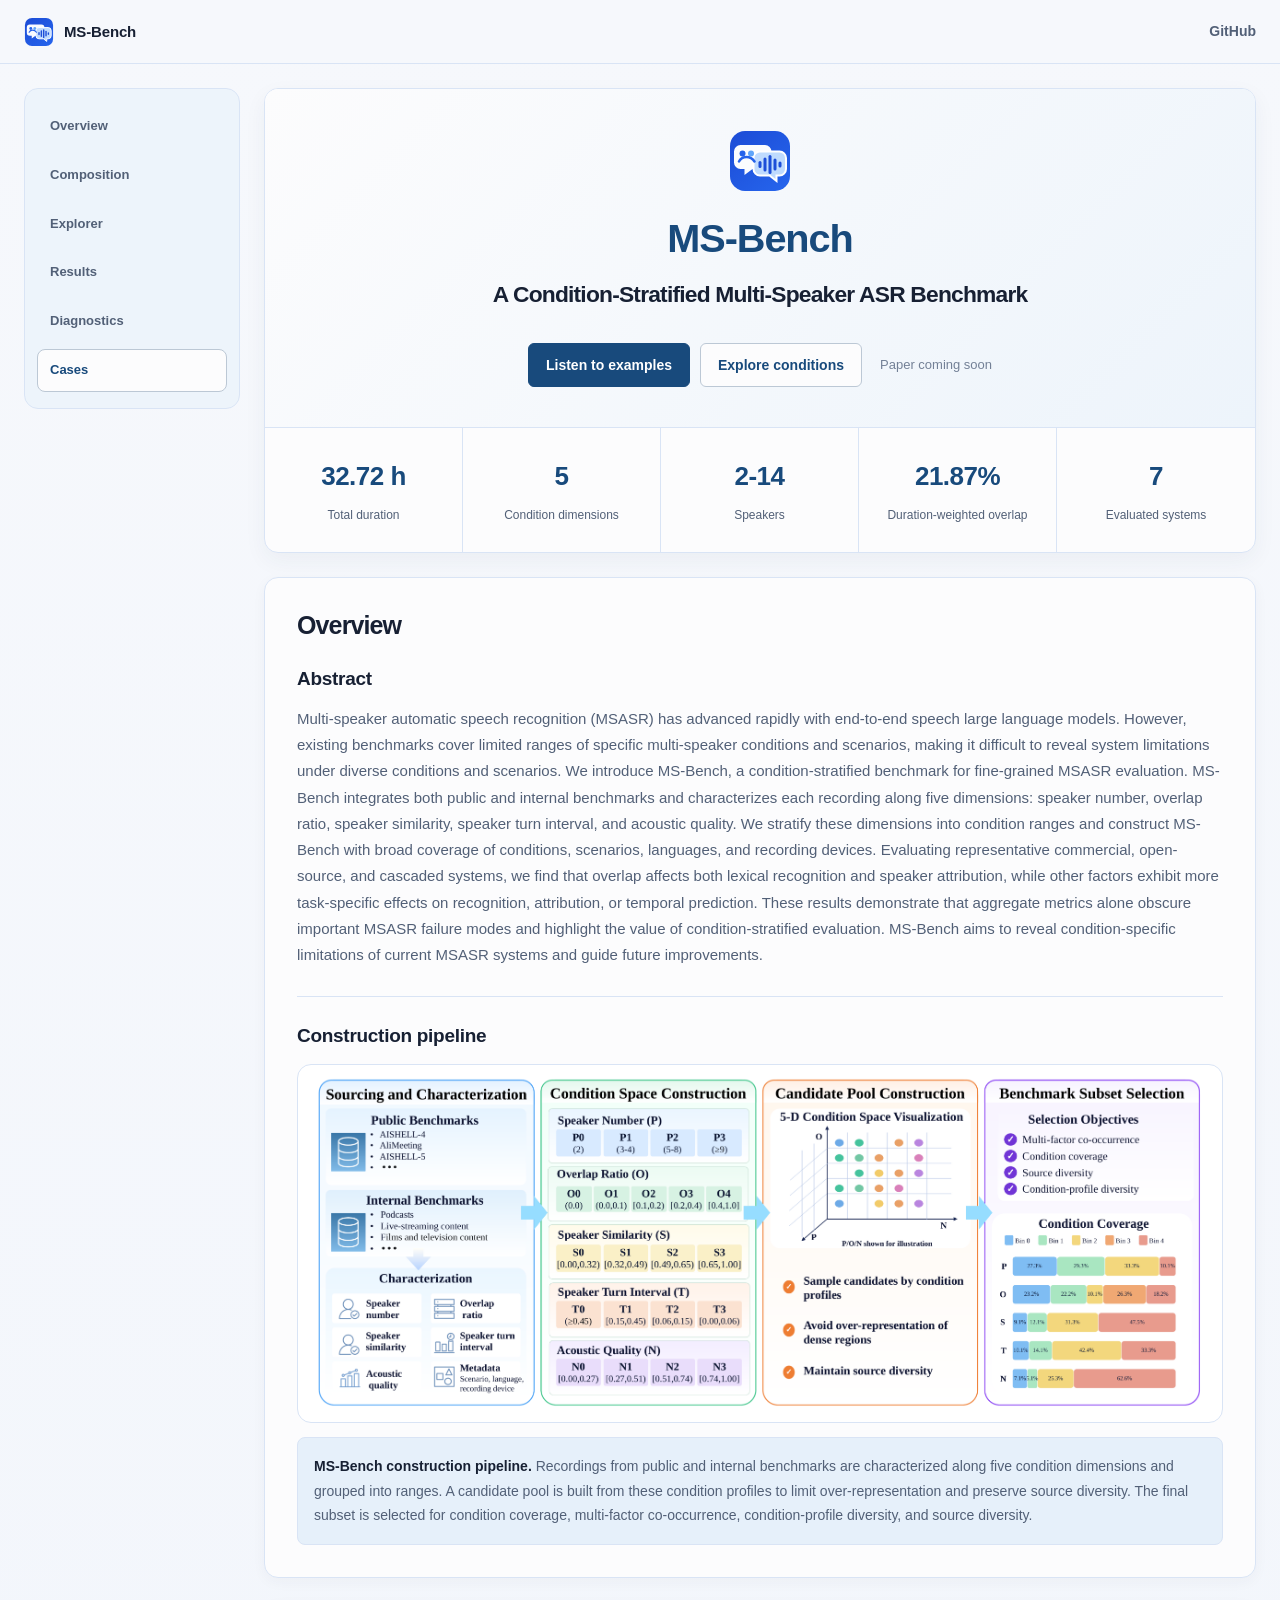
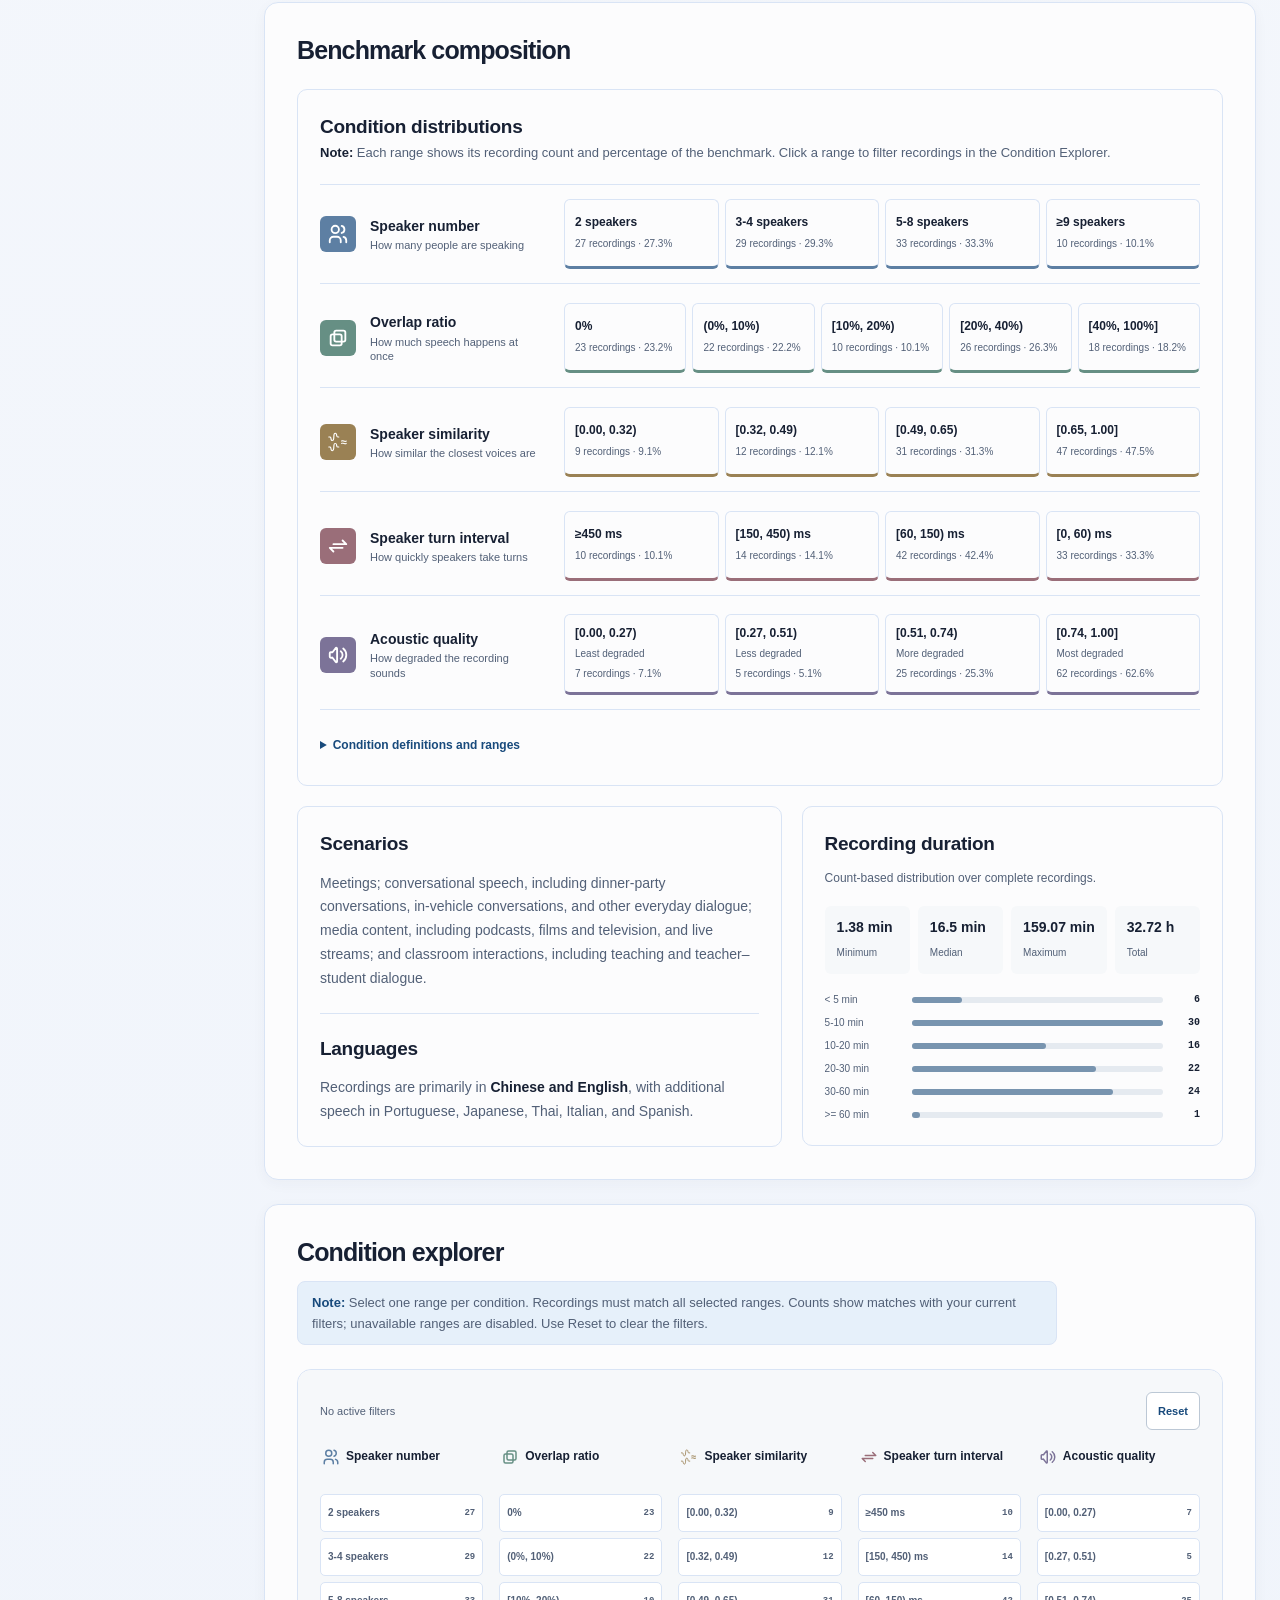
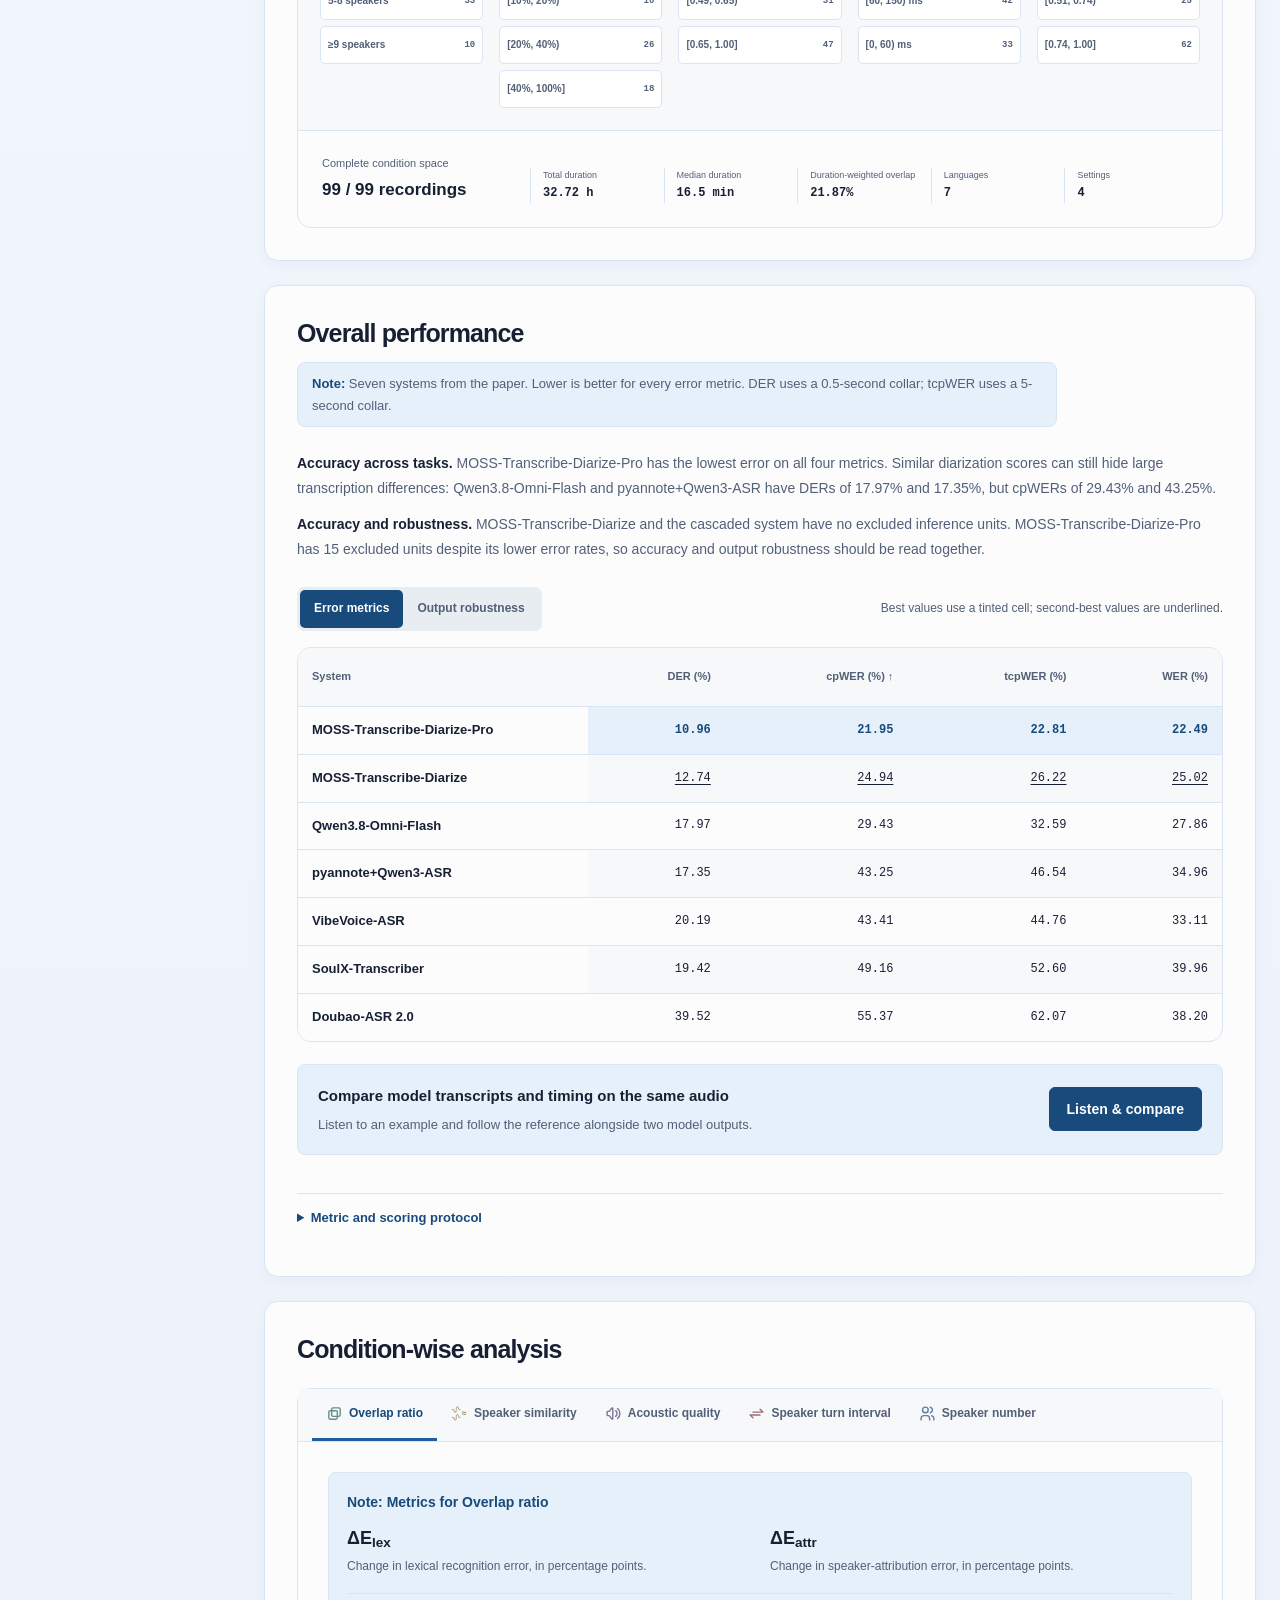
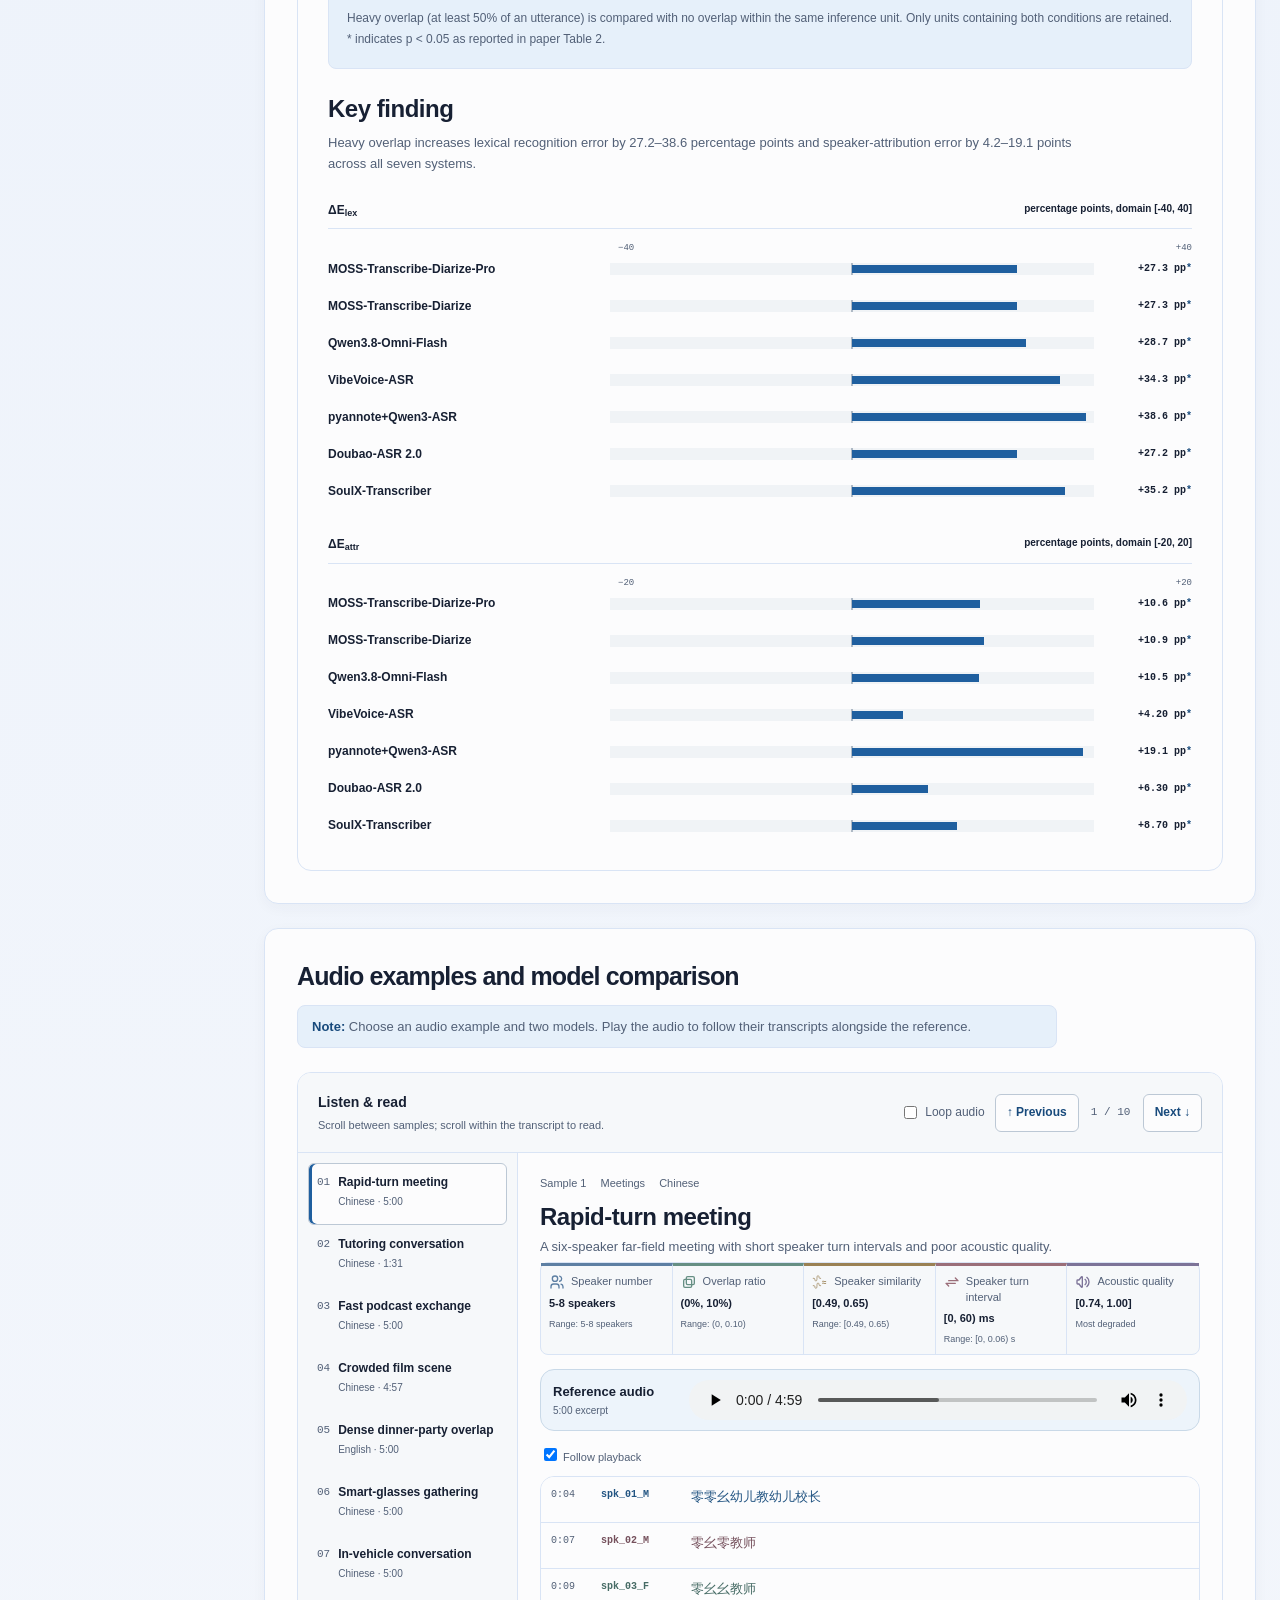
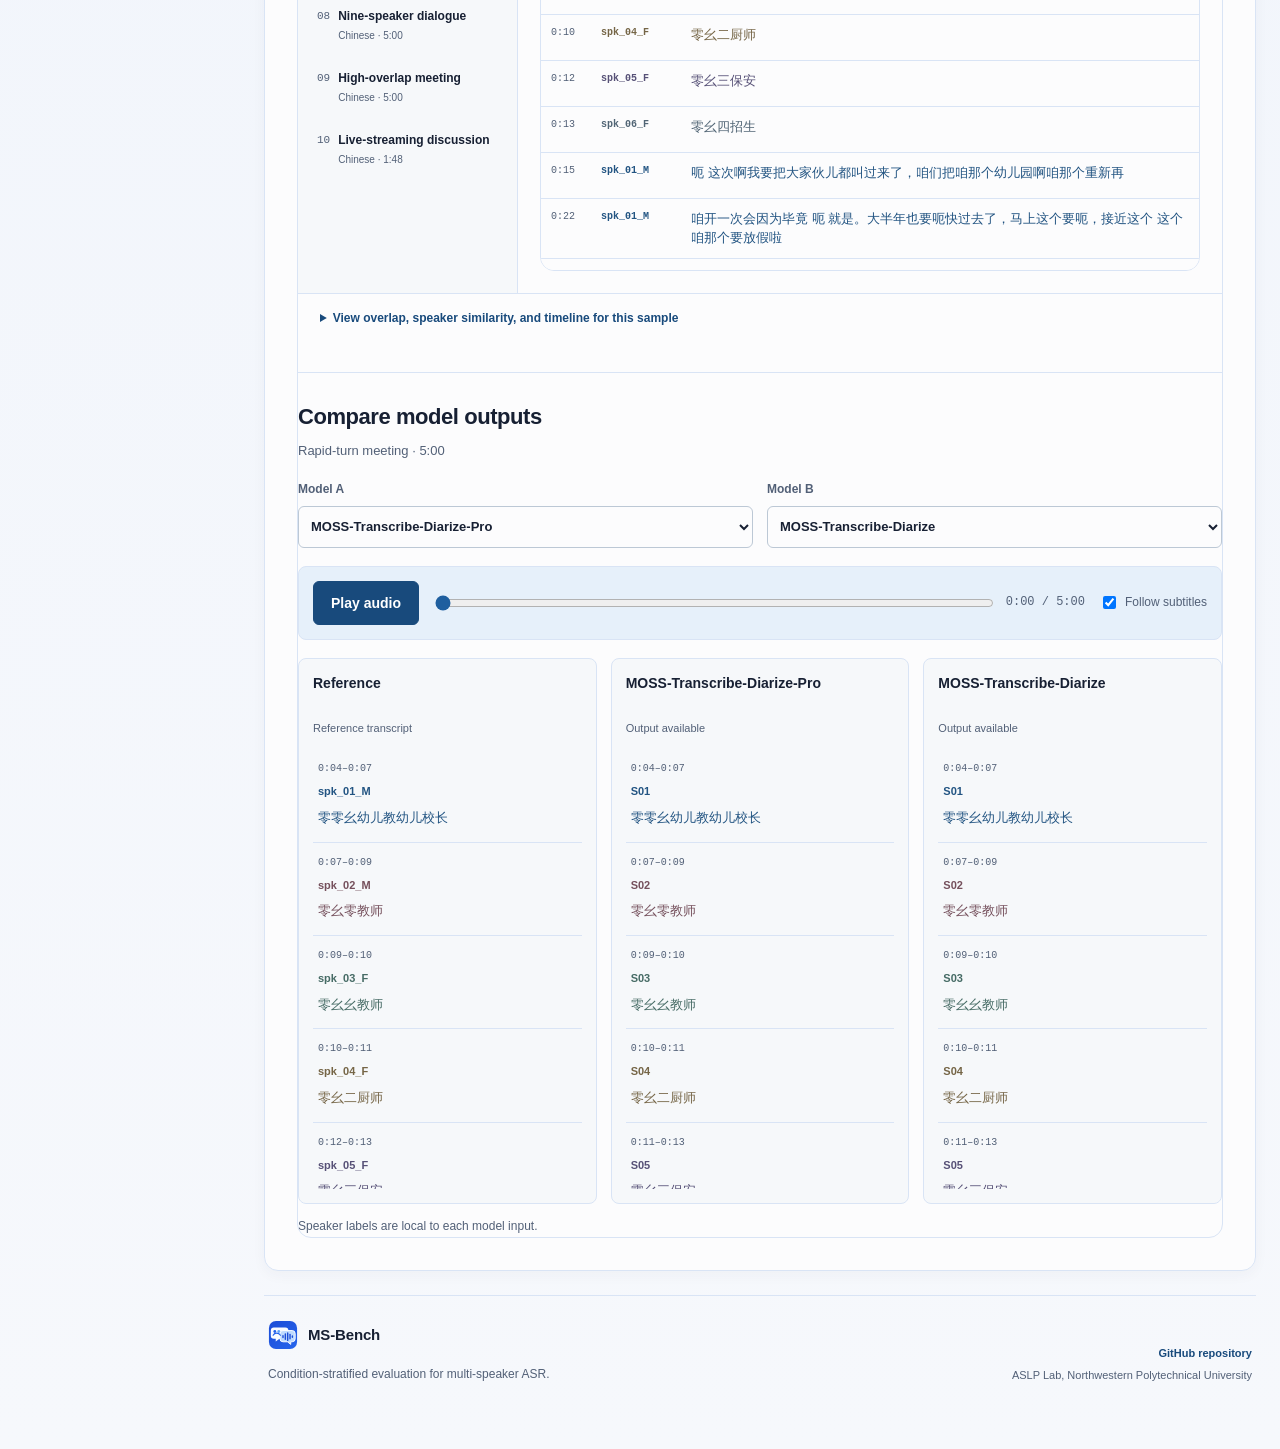
==== demo.html @ e523b36f "Synchronize full example transcripts and refine demo layout" ====
<!doctype html>
<html lang="en">
<head>
  <meta charset="utf-8">
  <meta name="viewport" content="width=device-width, initial-scale=1">
  <meta name="description" content="MS-Bench is a condition-stratified benchmark for fine-grained multi-speaker ASR evaluation.">
  <meta name="theme-color" content="#f6f8fc">
  <title>MS-Bench: A Condition-Stratified Multi-Speaker ASR Benchmark</title>
  <link rel="icon" href="assets/mark.svg?v=20261007-demo-layout" type="image/svg+xml">
  <link rel="stylesheet" href="assets/style.css?v=20261014-full-subtitle-sync">
</head>
<body>
  <a class="skip-link" href="#main">Skip to content</a>

  <header class="site-header" data-header>
    <div class="header-inner">
      <a class="brand" href="#top" aria-label="MS-Bench home">
        <img src="assets/mark.svg?v=20261007-demo-layout" alt="" width="32" height="32">
        <span>MS-Bench</span>
      </a>
      <div class="header-actions">
        <a class="text-link desktop-link" href="https://github.com/ASLP-lab/MS-Bench">GitHub</a>
        <button class="menu-button" type="button" data-menu-button aria-expanded="false" aria-controls="site-nav">Sections</button>
      </div>
    </div>
  </header>

  <div class="page-frame">
    <aside class="side-nav" id="site-nav" data-menu aria-label="Section navigation">
      <nav>
        <a href="#introduction">Overview</a>
        <a href="#overview">Composition</a>
        <a href="#explore">Explorer</a>
        <a href="#leaderboard">Results</a>
        <a href="#diagnostics">Diagnostics</a>
        <a href="#cases">Cases</a>
      </nav>
    </aside>

    <div class="paper-shell">
      <main id="main">
        <section class="hero" id="top">
          <div class="hero-copy">
            <img class="hero-logo" src="assets/mark.svg?v=20261007-demo-layout" alt="" width="104" height="104">
            <h1><strong>MS-Bench</strong><span>A Condition-Stratified Multi-Speaker ASR Benchmark</span></h1>
            <div class="hero-actions">
              <a class="button button-primary" href="#cases">Listen to examples</a>
              <a class="button button-secondary" href="#explore">Explore conditions</a>
              <span class="paper-status">Paper coming soon</span>
            </div>
          </div>
          <div class="stat-strip" aria-label="Benchmark headline statistics">
            <div><strong>32.72 h</strong><span>Total duration</span></div>
            <div><strong>5</strong><span>Condition dimensions</span></div>
            <div><strong>2-14</strong><span>Speakers</span></div>
            <div><strong>21.87%</strong><span>Duration-weighted overlap</span></div>
            <div><strong>7</strong><span>Evaluated systems</span></div>
          </div>
        </section>

        <section class="benchmark-introduction section-pad" id="introduction">
          <header class="section-head"><h2>Overview</h2></header>
          <article class="paper-abstract">
            <h3>Abstract</h3>
            <p>Multi-speaker automatic speech recognition (MSASR) has advanced rapidly with end-to-end speech large language models. However, existing benchmarks cover limited ranges of specific multi-speaker conditions and scenarios, making it difficult to reveal system limitations under diverse conditions and scenarios. We introduce MS-Bench, a condition-stratified benchmark for fine-grained MSASR evaluation. MS-Bench integrates both public and internal benchmarks and characterizes each recording along five dimensions: speaker number, overlap ratio, speaker similarity, speaker turn interval, and acoustic quality. We stratify these dimensions into condition ranges and construct MS-Bench with broad coverage of conditions, scenarios, languages, and recording devices. Evaluating representative commercial, open-source, and cascaded systems, we find that overlap affects both lexical recognition and speaker attribution, while other factors exhibit more task-specific effects on recognition, attribution, or temporal prediction. These results demonstrate that aggregate metrics alone obscure important MSASR failure modes and highlight the value of condition-stratified evaluation. MS-Bench aims to reveal condition-specific limitations of current MSASR systems and guide future improvements.</p>
          </article>

          <article class="construction-pipeline">
            <h3>Construction pipeline</h3>
            <figure class="pipeline-figure">
              <a href="assets/data-construction-pipeline.png" target="_blank" rel="noopener noreferrer" aria-label="View the construction pipeline at full size"><img src="assets/data-construction-pipeline.png" alt="MS-Bench construction pipeline from data sourcing through characterization, condition space, candidate pool, and subset selection." width="3921" height="1463"></a>
              <figcaption><strong>MS-Bench construction pipeline.</strong> Recordings from public and internal benchmarks are characterized along five condition dimensions and grouped into ranges. A candidate pool is built from these condition profiles to limit over-representation and preserve source diversity. The final subset is selected for condition coverage, multi-factor co-occurrence, condition-profile diversity, and source diversity.</figcaption>
            </figure>
          </article>
        </section>

        <section class="overview section-pad" id="overview">
          <header class="section-head">
            <h2>Benchmark composition</h2>
          </header>

          <article class="condition-panel composition-panel" aria-labelledby="condition-distributions-title">
            <div class="coverage-heading">
              <h3 id="condition-distributions-title">Condition distributions</h3>
              <p class="coverage-note"><strong>Note:</strong> Each range shows its recording count and percentage of the benchmark. Click a range to filter recordings in the Condition Explorer.</p>
            </div>
            <div data-condition-coverage class="condition-coverage loading-block" aria-live="polite">Loading condition distributions...</div>
            <details class="condition-disclosure">
              <summary>Condition definitions and ranges</summary>
              <div data-condition-definitions></div>
            </details>
          </article>

          <div class="composition-layout">
            <article class="composition-panel context-panel">
              <section class="scenario-section" aria-labelledby="scenarios-title">
                <h3 id="scenarios-title">Scenarios</h3>
                <div data-overview-scenarios class="loading-block" aria-live="polite">Loading scenario description...</div>
              </section>
              <section class="language-section" aria-labelledby="languages-title">
                <h3 id="languages-title">Languages</h3>
                <div data-overview-language class="loading-block" aria-live="polite">Loading language description...</div>
              </section>
            </article>
            <article class="composition-panel duration-panel">
              <h3>Recording duration</h3>
              <p class="duration-description">Count-based distribution over complete recordings.</p>
              <div data-overview-duration class="loading-block" aria-live="polite">Loading duration distribution...</div>
            </article>
          </div>

        </section>

        <section class="explorer section-pad" id="explore">
          <header class="section-head">
            <h2>Condition explorer</h2>
            <p class="section-note"><strong>Note:</strong> Select one range per condition. Recordings must match all selected ranges. Counts show matches with your current filters; unavailable ranges are disabled. Use Reset to clear the filters.</p>
          </header>

          <div class="explorer-shell module-state" data-module="metadata" data-explorer>
            <div class="filter-panel" aria-label="Condition filters">
              <div class="filter-toolbar"><div data-active-filters class="active-filters" aria-live="polite"><span>No active filters</span></div><button type="button" data-reset-filters>Reset</button></div>
              <div class="filter-grid">
                <fieldset class="filter-group" data-filter-axis="P"><legend>Speaker number</legend><div class="filter-options"><button type="button" data-axis="P" data-value="P0">2 speakers</button><button type="button" data-axis="P" data-value="P1">3-4 speakers</button><button type="button" data-axis="P" data-value="P2">5-8 speakers</button><button type="button" data-axis="P" data-value="P3">≥9 speakers</button></div></fieldset>
                <fieldset class="filter-group" data-filter-axis="O"><legend>Overlap ratio</legend><div class="filter-options"><button type="button" data-axis="O" data-value="O0">0%</button><button type="button" data-axis="O" data-value="O1">(0%, 10%)</button><button type="button" data-axis="O" data-value="O2">[10%, 20%)</button><button type="button" data-axis="O" data-value="O3">[20%, 40%)</button><button type="button" data-axis="O" data-value="O4">[40%, 100%]</button></div></fieldset>
                <fieldset class="filter-group" data-filter-axis="S"><legend>Speaker similarity</legend><div class="filter-options"><button type="button" data-axis="S" data-value="S0">[0.00, 0.32)</button><button type="button" data-axis="S" data-value="S1">[0.32, 0.49)</button><button type="button" data-axis="S" data-value="S2">[0.49, 0.65)</button><button type="button" data-axis="S" data-value="S3">[0.65, 1.00]</button></div></fieldset>
                <fieldset class="filter-group" data-filter-axis="T"><legend>Speaker turn interval</legend><div class="filter-options"><button type="button" data-axis="T" data-value="T0">≥450 ms</button><button type="button" data-axis="T" data-value="T1">[150, 450) ms</button><button type="button" data-axis="T" data-value="T2">[60, 150) ms</button><button type="button" data-axis="T" data-value="T3">[0, 60) ms</button></div></fieldset>
                <fieldset class="filter-group" data-filter-axis="N"><legend>Acoustic quality</legend><div class="filter-options"><button type="button" data-axis="N" data-value="N0">[0.00, 0.27)</button><button type="button" data-axis="N" data-value="N1">[0.27, 0.51)</button><button type="button" data-axis="N" data-value="N2">[0.51, 0.74)</button><button type="button" data-axis="N" data-value="N3">[0.74, 1.00]</button></div></fieldset>
              </div>
            </div>

            <div class="explorer-results">
              <div class="match-summary">
                <div><span data-explorer-status>Preparing metadata...</span><strong><b data-match-count>-</b> / 99 recordings</strong></div>
                <dl>
                  <div><dt>Total duration</dt><dd data-total-duration>-</dd></div>
                  <div><dt>Median duration</dt><dd data-median-duration>-</dd></div>
                  <div><dt>Duration-weighted overlap</dt><dd data-average-overlap>-</dd></div>
                  <div><dt>Languages</dt><dd data-language-count>-</dd></div>
                  <div><dt>Settings</dt><dd data-scenario-count>-</dd></div>
                </dl>
              </div>
            </div>
          </div>
        </section>

        <section class="leaderboard section-pad" id="leaderboard">
          <header class="section-head">
            <h2>Overall performance</h2>
            <p class="section-note"><strong>Note:</strong> Seven systems from the paper. Lower is better for every error metric. DER uses a 0.5-second collar; tcpWER uses a 5-second collar.</p>
          </header>
          <div class="performance-findings">
            <p><strong>Accuracy across tasks.</strong> MOSS-Transcribe-Diarize-Pro has the lowest error on all four metrics. Similar diarization scores can still hide large transcription differences: Qwen3.8-Omni-Flash and pyannote+Qwen3-ASR have DERs of 17.97% and 17.35%, but cpWERs of 29.43% and 43.25%.</p>
            <p><strong>Accuracy and robustness.</strong> MOSS-Transcribe-Diarize and the cascaded system have no excluded inference units. MOSS-Transcribe-Diarize-Pro has 15 excluded units despite its lower error rates, so accuracy and output robustness should be read together.</p>
          </div>
          <div class="board-toolbar">
            <div class="segmented" role="group" aria-label="Results view" data-board-toggle>
              <button type="button" class="active" data-view="overall" aria-pressed="true">Error metrics</button>
              <button type="button" data-view="robustness" aria-pressed="false">Output robustness</button>
            </div>
            <p data-leaderboard-note>Best and second-best values are marked by column.</p>
          </div>
          <div class="table-wrap module-state" data-module="leaderboard" data-leaderboard aria-live="polite"><p class="loading-block">Loading system results...</p></div>
          <aside class="comparison-entry">
            <div><strong>Compare model transcripts and timing on the same audio</strong><p>Listen to an example and follow the reference alongside two model outputs.</p></div>
            <a class="button button-primary" href="#model-comparison">Listen &amp; compare</a>
          </aside>
          <details class="method-note">
            <summary>Metric and scoring protocol</summary>
            <div>
              <p><b>DER</b>: diarization error with a 0.5-second collar. <b>cpWER</b>: speaker-attributed transcription error under optimal speaker permutation. <b>tcpWER</b>: time-constrained cpWER with a 5-second collar. <b>WER</b>: speaker-agnostic lexical error.</p>
              <p>Metrics use each system's scoreable inference units, so valid subsets may differ. Excluded units cannot be scored reliably. Soft-degradation units remain parseable and are retained.</p>
            </div>
          </details>
        </section>

        <section class="diagnostics section-pad" id="diagnostics">
          <header class="section-head">
            <h2>Condition-wise analysis</h2>
          </header>
          <div class="diagnostic-shell module-state" data-module="diagnostics">
            <div class="diagnostic-tabs" role="tablist" aria-label="Diagnostic dimension" data-diagnostic-tabs>
              <button id="tab-overlap" type="button" role="tab" aria-controls="diagnostic-panel" aria-selected="true" tabindex="0" data-diagnostic="overlap">Overlap ratio</button>
              <button id="tab-similarity" type="button" role="tab" aria-controls="diagnostic-panel" aria-selected="false" tabindex="-1" data-diagnostic="similarity">Speaker similarity</button>
              <button id="tab-acoustic" type="button" role="tab" aria-controls="diagnostic-panel" aria-selected="false" tabindex="-1" data-diagnostic="acoustic">Acoustic quality</button>
              <button id="tab-turn" type="button" role="tab" aria-controls="diagnostic-panel" aria-selected="false" tabindex="-1" data-diagnostic="turn">Speaker turn interval</button>
              <button id="tab-speaker" type="button" role="tab" aria-controls="diagnostic-panel" aria-selected="false" tabindex="-1" data-diagnostic="speaker">Speaker number</button>
            </div>
            <div id="diagnostic-panel" class="diagnostic-panel" data-diagnostic-panel role="tabpanel" aria-labelledby="tab-overlap" aria-live="polite"><p class="loading-block">Loading diagnostic findings...</p></div>
          </div>
        </section>

        <section class="cases section-pad" id="cases">
          <header class="section-head">
            <h2>Audio examples and model comparison</h2>
            <p class="section-note"><strong>Note:</strong> Choose an audio example and two models. Play the audio to follow their transcripts alongside the reference.</p>
          </header>
          <div class="sample-browser module-state" data-module="cases" data-case-grid><p class="loading-block">Loading representative cases...</p></div>
        </section>
      </main>

      <footer class="site-footer">
        <div><a class="brand" href="#top"><img src="assets/mark.svg?v=20261007-demo-layout" alt="" width="30" height="30"><span>MS-Bench</span></a><p>Condition-stratified evaluation for multi-speaker ASR.</p></div>
        <div><a href="https://github.com/ASLP-lab/MS-Bench">GitHub repository</a><span>ASLP Lab, Northwestern Polytechnical University</span></div>
      </footer>
    </div>
  </div>

  <noscript><div class="noscript">Interactive charts require JavaScript. You can still download the <a href="benchmark/metadata.jsonl">benchmark metadata</a> and read the <a href="docs/evaluation-protocol.md">evaluation protocol</a>.</div></noscript>
  <script src="assets/app.js?v=20261014-full-subtitle-sync" defer></script>
</body>
</html>
---- assets/style.css ----
:root {
  /* Layout inspired by the local MINT-Bench visualization: wide sidebar,
     compact header, summary cards, and independently grouped result panels. */
  --bg: #f6f8fc;
  --bg-secondary: #eef3fb;
  --paper: #fcfcfd;
  --surface: #f6f8fa;
  --surface-blue: #edf4fb;
  --ink: #172033;
  --muted: #526077;
  --subtle: #738096;
  --line: #d9e4f5;
  --line-strong: #bcc8d5;
  --blue: #1f5f9f;
  --blue-dark: #184a7c;
  --blue-soft: #e6f0fa;
  --focus: #0b6fc2;
  --shadow: 0 18px 48px rgba(39, 53, 72, .09);
  --sans: ui-sans-serif, -apple-system, BlinkMacSystemFont, "Segoe UI", "Noto Sans", "Helvetica Neue", Arial, sans-serif;
  --mono: "SFMono-Regular", Consolas, "Liberation Mono", monospace;
  --radius: 14px;
  --overlap-mark: #9b7029;
  --axis-p: #5d7fa3;
  --axis-o: #668f84;
  --axis-s: #9a8154;
  --axis-t: #9a6e79;
  --axis-n: #7c7398;
}

* { box-sizing: border-box; }
html { scroll-behavior: smooth; }
body { margin: 0; color: var(--ink); background: linear-gradient(180deg, var(--bg), var(--bg-secondary) 60%, var(--bg)); font-family: var(--sans); font-size: 16px; line-height: 1.6; text-rendering: optimizeLegibility; }
a { color: inherit; text-decoration: none; }
button, input, select { font: inherit; }
button, a { -webkit-tap-highlight-color: transparent; }
img { display: block; max-width: 100%; }
:focus-visible { outline: 3px solid rgba(11, 111, 194, .35); outline-offset: 3px; }
[hidden] { display: none !important; }

.skip-link { position: fixed; z-index: 100; top: 10px; left: 10px; padding: 10px 14px; color: #fff; background: var(--blue-dark); border-radius: 6px; transform: translateY(-150%); }
.skip-link:focus { transform: none; }
.site-header { position: sticky; z-index: 20; top: 0; height: 64px; background: var(--bg); border-bottom: 1px solid var(--line); }
.site-header.scrolled { border-color: var(--line); }
.header-inner { display: flex; width: min(1340px, calc(100% - 48px)); height: 100%; margin: 0 auto; align-items: center; justify-content: space-between; }
.brand { display: inline-flex; align-items: center; gap: 10px; font-size: 15px; font-weight: 750; letter-spacing: -.01em; }
.brand img { width: 30px; height: 30px; }
.header-actions { display: flex; align-items: center; gap: 14px; }
.text-link { color: var(--muted); font-size: 14px; font-weight: 650; }
.text-link:hover { color: var(--blue); }
.menu-button { display: none; min-height: 42px; padding: 0 14px; color: var(--ink); background: var(--paper); border: 1px solid var(--line-strong); border-radius: 6px; cursor: pointer; font-size: 14px; font-weight: 650; }

.page-frame { display: grid; width: min(1340px, calc(100% - 48px)); margin: 24px auto 40px; grid-template-columns: 216px minmax(0, 1fr); gap: 24px; align-items: start; }
.side-nav { position: sticky; top: 88px; padding: 16px 12px; background: var(--surface-blue); border: 1px solid var(--line); border-radius: var(--radius); }
.side-nav nav { display: grid; gap: 6px; }
.side-nav a { min-height: 42px; padding: 10px 12px; color: var(--muted); border: 1px solid transparent; border-radius: 8px; font-size: 13px; font-weight: 600; }
.side-nav a:hover { color: var(--ink); }
.side-nav a.active { color: var(--blue-dark); background: var(--paper); border-color: var(--line-strong); }
.paper-shell { min-width: 0; container-type: inline-size; }
main { display: grid; gap: 24px; }
main > section { scroll-margin-top: 88px; }
.section-pad { min-width: 0; padding: 32px; background: var(--paper); border: 1px solid var(--line); border-radius: var(--radius); box-shadow: 0 4px 14px rgba(39, 53, 72, .04); }

.hero { display: grid; overflow: hidden; background: var(--paper); border: 1px solid var(--line); border-radius: var(--radius); box-shadow: 0 8px 22px rgba(39, 53, 72, .05); }
.hero-copy { width: 100%; align-self: center; justify-self: center; text-align: center; }
.hero-copy { padding: 40px 24px; background: linear-gradient(135deg, var(--paper), var(--surface-blue)); }
.hero-logo { width: 64px; height: 64px; margin: 0 auto 24px; }
.hero h1 { margin: 0; line-height: 1.06; letter-spacing: -.045em; }
.hero h1 strong { display: block; color: var(--blue-dark); font-size: clamp(36px, 4cqi, 48px); font-weight: 790; }
.hero h1 span { display: block; margin-top: 20px; font-size: clamp(20px, 2.3cqi, 30px); font-weight: 680; line-height: 1.4; letter-spacing: -.035em; white-space: nowrap; }
.paper-abstract { margin: 0; }
.paper-abstract h3, .construction-pipeline h3 { margin: 0 0 12px; font-size: 19px; letter-spacing: -.015em; }
.construction-pipeline { margin-top: 28px; padding-top: 24px; border-top: 1px solid var(--line); }
.paper-abstract p { margin: 0; color: var(--muted); font-size: 15px; line-height: 1.75; text-align: left; }
.hero-actions { display: flex; flex-wrap: wrap; margin-top: 32px; align-items: center; justify-content: center; gap: 14px 10px; }
.button { display: inline-flex; min-height: 44px; padding: 9px 17px; border: 1px solid var(--line-strong); border-radius: 6px; align-items: center; justify-content: center; font-size: 14px; font-weight: 700; white-space: nowrap; transition: transform .16s ease, background .16s ease, border-color .16s ease; }
.button:active { transform: translateY(1px); }
.button-primary { color: #fff; background: var(--blue-dark); border-color: var(--blue-dark); }
.button-primary:hover { background: #123f6a; }
.button-secondary { color: var(--blue-dark); background: var(--paper); }
.button-secondary:hover { background: var(--blue-soft); border-color: #a7bfd7; }
.paper-status { margin-left: 8px; color: var(--subtle); font-size: 13px; }
.stat-strip { display: grid; grid-template-columns: repeat(5, minmax(0, 1fr)); border-top: 1px solid var(--line); }
.stat-strip div { min-width: 0; padding: 28px 14px; border-right: 1px solid var(--line); text-align: center; }
.stat-strip div:last-child { border-right: 0; }
.stat-strip strong { display: block; color: var(--blue-dark); font-size: 26px; font-weight: 760; letter-spacing: -.02em; }
.stat-strip span { display: block; margin-top: 8px; color: var(--muted); font-size: 12px; line-height: 1.5; }

.section-head { max-width: 760px; margin-bottom: 24px; }
.section-head h2 { margin: 0; font-size: clamp(25px, 2.4cqi, 32px); font-weight: 740; line-height: 1.2; letter-spacing: -.035em; }
.section-head p { max-width: 680px; margin: 13px 0 0; color: var(--muted); font-size: 15px; line-height: 1.65; }
.section-head .section-note { max-width: none; margin-top: 14px; padding: 10px 14px; background: var(--blue-soft); border: 1px solid var(--line); border-radius: 8px; font-size: 13px; line-height: 1.65; }
.section-note > strong { color: var(--blue-dark); font-weight: 700; }

.condition-coverage { display: grid; gap: 4px; }
.coverage-heading { margin: 0 0 20px; }
.coverage-heading h3 { margin: 0; font-size: 19px; letter-spacing: -.015em; }
.coverage-note { margin: 10px 0 0; color: var(--muted); font-size: 13px; line-height: 1.65; }
.coverage-note strong { color: var(--blue-dark); }
.coverage-row { display: grid; min-height: 100px; padding: 14px 0; border-bottom: 1px solid var(--line); grid-template-columns: 220px minmax(0, 1fr); align-items: center; gap: 24px; }
.coverage-row:first-child { border-top: 1px solid var(--line); }
.axis-title { display: grid; grid-template-columns: 38px 1fr; align-items: center; gap: 12px; }
.condition-icon { display: inline-block; flex: 0 0 auto; width: 20px; height: 20px; color: var(--axis, var(--blue-dark)); background: currentColor; mask: var(--icon) center / contain no-repeat; -webkit-mask: var(--icon) center / contain no-repeat; vertical-align: middle; }
.axis-p { --axis: var(--axis-p); }.axis-o { --axis: var(--axis-o); }.axis-s { --axis: var(--axis-s); }.axis-t { --axis: var(--axis-t); }.axis-n { --axis: var(--axis-n); }
.icon-users { --icon: url("icons/users.svg"); }
.icon-layers-intersect { --icon: url("icons/layers-intersect.svg"); }
.icon-voice-similarity { --icon: url("icons/voice-similarity.svg"); }
.icon-arrows-exchange { --icon: url("icons/arrows-exchange.svg"); }
.icon-volume { --icon: url("icons/volume.svg"); }
.axis-title > .condition-icon { width: 36px; height: 36px; color: #fff; background: var(--axis); mask: none; -webkit-mask: none; border-radius: 6px; position: relative; }
.axis-title > .condition-icon::after { position: absolute; inset: 7px; content: ""; background: currentColor; mask: var(--icon) center / contain no-repeat; -webkit-mask: var(--icon) center / contain no-repeat; }
.axis-title strong { display: block; font-size: 14px; }
.axis-title small { display: block; margin-top: 1px; color: var(--muted); font-size: 11px; line-height: 1.35; }
.tier-strip { display: grid; grid-template-columns: repeat(var(--columns), 1fr); gap: 6px; }
.tier-button { display: grid; min-width: 0; min-height: 70px; padding: 10px; color: var(--ink); background: var(--paper); border: 1px solid var(--line); border-bottom: 3px solid var(--axis); border-radius: 6px; cursor: pointer; text-align: left; align-content: center; gap: 5px; }
.tier-button:hover, .tier-button.active { border-color: var(--axis); background: color-mix(in srgb, var(--axis) 8%, var(--paper)); }
.tier-button.active { box-shadow: inset 0 0 0 1px var(--axis); }
.tier-button b { font-size: 12px; line-height: 1.4; }
.tier-button em { color: var(--muted); font-size: 10px; font-style: normal; }
.tier-button small { color: var(--muted); font-size: 10px; line-height: 1.4; }

.composition-layout { display: grid; margin-top: 20px; grid-template-columns: minmax(0, 1.15fr) minmax(0, 1fr); gap: 20px; align-items: start; }
.composition-panel { min-width: 0; padding: 22px; border: 1px solid var(--line); border-radius: 10px; }
.composition-panel h3 { margin: 0 0 18px; font-size: 19px; letter-spacing: -.015em; }
.composition-panel p { margin: 0; color: var(--muted); font-size: 14px; line-height: 1.7; }
.composition-panel p strong { color: var(--ink); }
.condition-panel .coverage-heading h3 { margin-bottom: 0; }
.condition-panel .coverage-note { font-size: 13px; }
.context-panel h3 { margin-bottom: 12px; }
.language-section { margin-top: 22px; padding-top: 20px; border-top: 1px solid var(--line); }
.condition-disclosure { margin-top: 18px; }
.condition-disclosure summary { width: fit-content; padding: 8px 0; color: var(--blue-dark); font-size: 12px; font-weight: 650; cursor: pointer; }
.condition-definitions { display: grid; margin: 12px 0 0; padding: 20px; background: var(--surface); border-radius: 8px; gap: 18px; }
.definition-convention { margin: 12px 0 0; color: var(--muted); font-size: 12px; }
.condition-definitions dt { font-size: 14px; font-weight: 650; }
.condition-definitions dd { margin: 7px 0 0; color: var(--muted); font-size: 13px; }
.condition-definitions dd p { margin: 0; }
.source-tiers { display: flex; flex-wrap: wrap; list-style: none; padding: 0; margin: 10px 0 0; gap: 8px 20px; font-family: var(--mono); font-size: 12px; }
.source-tiers li { display: flex; gap: 8px; }
.source-tiers code { color: var(--ink); font-weight: 700; }
.duration-panel h3 { margin-bottom: 8px; }
.duration-panel .duration-description { margin: 0 0 18px; font-size: 12px; }
.duration-stats { display: grid; margin-bottom: 18px; grid-template-columns: repeat(4, 1fr); gap: 8px; }
.duration-stats div { padding: 10px 12px; background: var(--surface); border-radius: 6px; }
.duration-stats strong { display: block; font-size: 14px; white-space: nowrap; }
.duration-stats span { color: var(--muted); font-size: 10px; }
.duration-bars { display: grid; gap: 7px; }
.duration-bars div { display: grid; grid-template-columns: 78px 1fr 28px; align-items: center; gap: 9px; color: var(--muted); font-size: 10px; }
.duration-bars i { height: 6px; background: #e5eaf0; border-radius: 3px; }
.duration-bars b { display: block; height: 100%; background: #7894af; border-radius: inherit; }
.duration-bars strong { color: var(--ink); font-family: var(--mono); font-size: 10px; text-align: right; }
.method-note { margin-top: 38px; border-top: 1px solid var(--line); }
.method-note summary { min-height: 50px; padding: 14px 0; color: var(--blue-dark); cursor: pointer; font-size: 13px; font-weight: 700; }
.pipeline-figure { width: 100%; max-width: 1040px; margin: 0 auto; }
.pipeline-figure a { display: block; padding: 10px; background: #fff; border: 1px solid var(--line); border-radius: var(--radius); }
.pipeline-figure img { width: 100%; height: auto; }
.pipeline-figure figcaption { margin-top: 14px; padding: 16px; color: var(--muted); background: var(--blue-soft); border: 1px solid var(--line); border-radius: 8px; font-size: 14px; line-height: 1.75; }
.pipeline-figure figcaption strong { color: var(--ink); font-weight: 650; }

.board-toolbar { display: flex; margin-bottom: 16px; align-items: center; justify-content: space-between; gap: 20px; }
.board-toolbar p { margin: 0; color: var(--muted); font-size: 12px; text-align: right; }
.segmented { display: inline-flex; padding: 3px; background: #e8edf2; border-radius: 7px; }
.segmented button { min-height: 38px; padding: 7px 14px; color: var(--muted); background: transparent; border: 0; border-radius: 5px; cursor: pointer; font-size: 12px; font-weight: 700; }
.segmented button.active { color: #fff; background: var(--blue-dark); }
.table-wrap { overflow-x: auto; border: 1px solid var(--line); border-radius: var(--radius); }
.results-table { width: 100%; border-collapse: collapse; font-size: 13px; }
.results-table th, .results-table td { padding: 13px 14px; border-bottom: 1px solid var(--line); text-align: right; white-space: nowrap; }
.results-table thead th { color: var(--muted); background: var(--surface); font-size: 11px; font-weight: 700; }
.results-table th:first-child { position: sticky; left: 0; z-index: 1; width: 290px; min-width: 290px; max-width: 290px; text-align: left; white-space: normal; }
.results-table tbody th { background: var(--paper); }
.results-table tbody tr:last-child th, .results-table tbody tr:last-child td { border-bottom: 0; }
.results-table tbody tr:nth-child(even) td:not(.best) { background: var(--surface); }
.results-table tbody tr:hover th, .results-table tbody tr:hover td { background: var(--surface-blue); }
.results-table td { font-family: var(--mono); font-size: 12px; }
.results-table .best { color: var(--blue-dark); background: var(--blue-soft); font-weight: 800; }
.results-table .second { text-decoration: underline; text-decoration-thickness: 1px; text-underline-offset: 3px; }
.results-table .sort-button { min-height: 32px; padding: 0; color: inherit; background: transparent; border: 0; cursor: pointer; font-size: inherit; font-weight: inherit; }
.method-note div { max-width: 820px; padding: 2px 0 10px; color: var(--muted); font-size: 13px; }

.performance-findings { display: grid; margin-bottom: 26px; gap: 12px; }
.performance-findings p { margin: 0; color: var(--muted); font-size: 14px; line-height: 1.75; }
.performance-findings strong { color: var(--ink); }
.diagnostic-metrics { margin: 0 0 24px; padding: 18px; background: var(--blue-soft); border: 1px solid var(--line); border-radius: 8px; }
.diagnostic-metrics h3 { margin: 0 0 14px; color: var(--blue-dark); font-size: 14px; font-weight: 700; }
.diagnostic-metric-key { display: grid; margin: 0; grid-template-columns: repeat(auto-fit, minmax(180px, 1fr)); gap: 14px 20px; }
.diagnostic-metric-key dt { color: var(--ink); font-size: 18px; font-weight: 650; line-height: 1.3; }
.diagnostic-metric-key dd { margin: 6px 0 0; color: var(--muted); font-size: 12px; line-height: 1.65; }
.diagnostic-metrics > p { margin: 16px 0 0; padding-top: 14px; color: var(--muted); border-top: 1px solid var(--line); font-size: 12px; line-height: 1.75; }
sub { font-size: .75em; vertical-align: -.2em; }
.comparison-entry { display: flex; margin: 22px 0 0; padding: 18px 20px; background: var(--blue-soft); border: 1px solid var(--line); border-radius: 8px; align-items: center; justify-content: space-between; gap: 24px; }
.comparison-entry strong { color: var(--ink); font-size: 15px; font-weight: 650; }
.comparison-entry p { margin: 6px 0 0; color: var(--muted); font-size: 13px; line-height: 1.65; }
.comparison-entry a { flex-shrink: 0; text-decoration: none; }
.comparison-playback { display: grid; margin: 18px 0; padding: 14px; background: var(--blue-soft); border: 1px solid var(--line); border-radius: 8px; grid-template-columns: auto minmax(100px, 1fr) auto auto; align-items: center; gap: 14px; }
.comparison-playback > input { width: 100%; min-width: 0; accent-color: var(--blue); }
.comparison-playback > label { display: flex; align-items: center; gap: 6px; color: var(--muted); font-size: 12px; white-space: nowrap; }
.comparison-playback > span { color: var(--muted); font-family: var(--mono); font-size: 12px; }
.sample-comparison { margin-top: 28px; padding-top: 26px; border-top: 1px solid var(--line); }
.comparison-heading h3 { margin: 0; font-size: 22px; letter-spacing: -.02em; }
.comparison-heading p { margin: 7px 0 18px; color: var(--muted); font-size: 13px; }
.comparison-controls { display: grid; grid-template-columns: repeat(2, minmax(0, 1fr)); gap: 14px; }
.comparison-controls label { display: grid; gap: 7px; color: var(--muted); font-size: 12px; font-weight: 650; }
.comparison-controls select { width: 100%; min-width: 0; min-height: 42px; padding: 8px; color: var(--ink); background: var(--paper); border: 1px solid var(--line-strong); border-radius: 6px; font-size: 13px; }
.comparison-footnote { margin: 0; color: var(--muted); font-size: 12px; line-height: 1.7; }
.comparison-grid { display: grid; grid-template-columns: repeat(3, minmax(0, 1fr)); gap: 14px; }
.comparison-column { min-width: 0; padding: 14px; background: var(--surface); border: 1px solid var(--line); border-radius: 8px; }
.comparison-column h4 { min-height: 40px; margin: 0; font-size: 14px; line-height: 1.5; }
.comparison-status, .comparison-warning { margin: 7px 0 12px; color: var(--muted); font-size: 11px; line-height: 1.6; }
.comparison-warning { color: var(--ink); }
.comparison-lines { position: relative; max-height: 440px; overflow-y: auto; }
.caption-line, .comparison-line { --speaker-text: color-mix(in srgb, var(--speaker), var(--ink) 18%); }
.comparison-line { display: grid; width: 100%; margin: 0; padding: 12px 5px; color: var(--ink); background: transparent; border: 0; border-bottom: 1px solid var(--line); text-align: left; cursor: pointer; gap: 6px; }
.comparison-line time { color: var(--muted); font-family: var(--mono); font-size: 10px; }
.comparison-line b { color: var(--speaker-text); font-size: 11px; overflow-wrap: anywhere; }
.comparison-line span { color: var(--speaker-text); font-size: 13px; line-height: 1.75; overflow-wrap: anywhere; }
.comparison-line:hover, .comparison-line:focus-visible { background: var(--blue-soft); }
.comparison-line.active { background: var(--blue-soft); box-shadow: inset 3px 0 0 var(--speaker); }
.comparison-line.invalid { cursor: default; }
.comparison-line em, .comparison-empty { color: var(--muted); font-size: 12px; line-height: 1.7; }
.comparison-footnote { margin-top: 12px; }


.diagnostic-shell { border: 1px solid var(--line); border-radius: var(--radius); }
.diagnostic-tabs { display: flex; overflow-x: auto; padding: 0 14px; background: var(--surface); border-bottom: 1px solid var(--line); }
.diagnostic-tabs button { min-width: max-content; min-height: 52px; padding: 12px 14px; color: var(--muted); background: transparent; border: 0; border-bottom: 3px solid transparent; cursor: pointer; font-size: 12px; font-weight: 650; }
.diagnostic-tabs button[aria-selected="true"] { color: var(--blue-dark); border-color: var(--blue); }
.diagnostic-panel { padding: 30px; }
.diagnostic-copy { max-width: 750px; margin-bottom: 26px; }
.diagnostic-copy h3 { margin: 0; font-size: 24px; line-height: 1.3; letter-spacing: -.02em; }
.diagnostic-copy p { margin: 9px 0 0; color: var(--muted); font-size: 13px; }
.diagnostic-chart { display: grid; gap: 30px; }
.series-block { min-width: 0; }
.series-title { display: flex; margin-bottom: 12px; padding-bottom: 8px; border-bottom: 1px solid var(--line); justify-content: space-between; font-size: 12px; font-weight: 750; }
.series-axis { display: grid; margin-left: min(290px, 36%); grid-template-columns: 1fr 1fr; color: var(--muted); font-family: var(--mono); font-size: 9px; }
.series-axis span:last-child { text-align: right; }
.series-rows { display: grid; gap: 9px; }
.series-row { display: grid; min-height: 28px; grid-template-columns: minmax(190px, 270px) 1fr 86px; align-items: center; gap: 12px; }
.series-row > span { color: var(--ink); font-size: 12px; font-weight: 560; line-height: 1.3; }
.diverging-track { position: relative; height: 12px; background: linear-gradient(90deg, #f0f3f6 0 49.7%, #aeb9c5 49.7% 50.3%, #f0f3f6 50.3% 100%); }
.diverging-track i { position: absolute; top: 2px; height: 8px; background: var(--blue); }
.diverging-track i.positive { left: 50%; }
.diverging-track i.negative { right: 50%; background: #718096; }
.series-row > strong { font-family: var(--mono); font-size: 10px; text-align: right; }
.significance { color: var(--blue-dark); font-weight: 900; }

.case-meta { display: flex; flex-wrap: wrap; color: var(--muted); gap: 6px 14px; font-size: 11px; }
.condition-details { display: grid; margin: 24px 0; background: var(--surface); border: 1px solid var(--line); border-radius: var(--radius); grid-template-columns: repeat(5, 1fr); }
.condition-details > div { min-width: 0; padding: 12px 13px; border-right: 1px solid var(--line); }
.condition-details > div { border-top: 3px solid var(--axis); }
.condition-details > div:last-child { border-right: 0; }
.condition-details dt { display: flex; align-items: center; gap: 6px; color: var(--muted); font-size: 11px; }
.condition-details dd { margin: 7px 0 0; font-size: 12px; font-weight: 650; }
.condition-details small { display: block; margin-top: 4px; color: var(--muted); font-size: 10px; }
.sample-player { display: grid; padding: 14px 16px; background: var(--surface-blue); border: 1px solid #c9d9e8; border-radius: var(--radius); grid-template-columns: 220px 1fr; align-items: center; gap: 16px; }
.sample-player > div { display: grid; }
.sample-player strong { font-size: 13px; }
.sample-player span { color: var(--muted); font-size: 10px; }
.sample-player audio { width: 100%; height: 40px; }
.player-error { margin: 8px 0 0; color: #943f3f; font-size: 12px; }
.focus-windows { display: flex; flex-wrap: wrap; margin-top: 12px; gap: 8px; }
.focus-windows button { min-height: 38px; padding: 7px 11px; color: var(--blue-dark); background: var(--paper); border: 1px solid var(--line-strong); border-radius: 6px; cursor: pointer; font-size: 11px; font-weight: 650; }
.focus-windows button:hover { background: var(--blue-soft); }
.case-evidence { display: grid; margin-top: 24px; grid-template-columns: repeat(2, minmax(0, 1fr)); gap: 14px; }
.case-evidence > section { min-width: 0; padding: 18px; background: var(--surface); border: 1px solid var(--line); border-radius: var(--radius); }
.case-evidence h3 { margin: 0 0 10px; font-size: 14px; line-height: 1.4; }
.evidence-value { display: grid; gap: 2px; }
.evidence-value strong { color: var(--blue-dark); font-family: var(--mono); font-size: 24px; }
.evidence-value span { color: var(--muted); font-size: 11px; }
.case-evidence p { margin: 10px 0 0; color: var(--muted); font-size: 12px; line-height: 1.6; overflow-wrap: anywhere; }
.case-evidence .source-annotation-note { padding: 10px 12px; background: var(--blue-soft); border: 1px solid var(--line); border-radius: 6px; }
.source-pair-provenance { margin-top: 12px; }
.source-pair-provenance summary { color: var(--blue-dark); cursor: pointer; font-size: 12px; font-weight: 650; }
.timeline-legend { display: flex; flex-wrap: wrap; margin: 0 0 10px; gap: 8px 18px; color: var(--muted); font-size: 11px; }
.timeline-legend span { display: inline-flex; align-items: center; gap: 7px; }
.timeline-legend i { display: inline-block; width: 18px; height: 12px; border-radius: 2px; }
.overlap-swatch { background: color-mix(in srgb, var(--overlap-mark) 22%, var(--surface)); border: 1px solid var(--overlap-mark); }
.similarity-swatch { background: var(--surface-blue); border: 2px solid var(--blue-dark); }
.timeline-head { display: flex; margin: 24px 0 10px; align-items: end; justify-content: space-between; gap: 18px; }
.timeline-head h3, .caption-heading strong { margin: 0; font-size: 14px; }
.timeline-head p, .caption-heading span { margin: 2px 0 0; color: var(--muted); font-size: 11px; }
.timeline-svg-wrap { overflow-x: auto; padding: 10px; background: var(--surface); border: 1px solid var(--line); border-radius: var(--radius); }
.timeline-svg { display: block; width: 100%; min-width: 720px; }
.timeline-grid { stroke: #dce3ea; stroke-width: 1; }
.timeline-label, .timeline-tick { fill: var(--muted); font-family: var(--mono); font-size: 9px; }
.timeline-svg .timeline-speech { cursor: pointer; opacity: .84; }
.timeline-svg .timeline-speech:hover, .timeline-svg .timeline-speech:focus { opacity: 1; outline: none; stroke: var(--ink); stroke-width: 2; }
.timeline-overlap-region { fill: var(--overlap-mark); opacity: .2; pointer-events: none; }
.timeline-svg .timeline-similar-speaker { stroke: var(--blue-dark); stroke-width: 2; opacity: 1; }
.timeline-similarity-label { fill: var(--blue-dark); font-weight: 800; }
.timeline-playhead { pointer-events: none; stroke: var(--ink); stroke-width: 2; }
.speaker-timeline { position: relative; overflow-x: auto; padding: 12px 10px 10px 98px; background: var(--surface); border: 1px solid var(--line); border-radius: var(--radius); }
.timeline-row { position: relative; min-width: 620px; height: 30px; border-bottom: 1px solid #e6ebf0; }
.timeline-row:last-child { border-bottom: 0; }
.timeline-row > span { position: absolute; right: calc(100% + 12px); top: 6px; width: 78px; overflow: hidden; color: var(--muted); font-family: var(--mono); font-size: 9px; text-align: right; text-overflow: ellipsis; white-space: nowrap; }
.timeline-segment { position: absolute; top: 5px; min-width: 3px; height: 20px; padding: 0; background: var(--speaker); border: 0; border-radius: 3px; cursor: pointer; opacity: .84; }
.timeline-segment:hover, .timeline-segment:focus-visible { opacity: 1; }
.timeline-cursor { position: absolute; z-index: 1; top: 8px; bottom: 8px; left: calc(98px + var(--progress) * (100% - 108px)); width: 2px; pointer-events: none; background: #172033; }
.caption-heading { display: flex; margin: 22px 0 10px; align-items: center; justify-content: space-between; gap: 18px; }
.caption-controls { display: flex; flex-wrap: wrap; align-items: center; gap: 9px; }
.caption-controls label { color: var(--muted); font-size: 11px; }
.caption-controls a, .caption-controls button { min-height: 36px; padding: 6px 10px; color: var(--blue-dark); background: var(--paper); border: 1px solid var(--line-strong); border-radius: 6px; cursor: pointer; font-size: 11px; font-weight: 700; }
.live-transcript { position: relative; overflow-y: auto; max-height: 420px; border: 1px solid var(--line); border-radius: var(--radius); }
.caption-line { display: grid; width: 100%; min-height: 46px; padding: 10px 13px; background: var(--paper); border: 0; border-bottom: 1px solid var(--line); cursor: pointer; grid-template-columns: 52px 96px 1fr; gap: 10px; text-align: left; }
.caption-line:last-child { border-bottom: 0; }
.caption-line:hover { background: var(--surface); }
.caption-line.active { background: var(--blue-soft); box-shadow: inset 3px 0 0 var(--blue); }
.caption-line time { color: var(--muted); font-family: var(--mono); font-size: 10px; }
.caption-line b { overflow: hidden; color: var(--speaker-text); font-family: var(--mono); font-size: 10px; text-overflow: ellipsis; white-space: nowrap; }
.caption-line > span { color: var(--speaker-text); font-size: 13px; line-height: 1.5; }

.sample-browser { overflow: hidden; border: 1px solid var(--line); border-radius: var(--radius); }
.sample-browser-toolbar { display: flex; flex-wrap: wrap; padding: 18px 20px; background: var(--surface); border-bottom: 1px solid var(--line); justify-content: space-between; align-items: center; gap: 12px; }
.sample-browser-toolbar > div:first-child { display: grid; gap: 3px; }
.sample-browser-toolbar strong { font-size: 14px; }
.sample-browser-toolbar > div:first-child > span { color: var(--muted); font-size: 11px; }
.sample-browser-controls { display: flex; flex-wrap: wrap; align-items: center; gap: 10px; }
.sample-browser-controls label { display: flex; align-items: center; gap: 5px; color: var(--muted); font-size: 12px; cursor: pointer; }
.sample-browser-controls button { min-height: 38px; padding: 7px 11px; color: var(--blue-dark); background: var(--paper); border: 1px solid var(--line-strong); border-radius: 6px; cursor: pointer; font-size: 12px; font-weight: 650; }
.sample-browser-controls button:hover { background: var(--blue-soft); }
.sample-browser-controls [role="status"] { min-width: 44px; color: var(--muted); font-family: var(--mono); font-size: 11px; text-align: center; }
.sample-browser-layout { display: grid; grid-template-columns: 220px minmax(0, 1fr); }
.sample-sidebar { position: relative; max-height: 780px; padding: 10px; background: var(--surface); border-right: 1px solid var(--line); overflow-y: auto; overscroll-behavior: contain; }
.sample-sidebar button { display: flex; width: 100%; min-height: 62px; padding: 10px 8px; border: 1px solid transparent; border-radius: 6px; background: transparent; cursor: pointer; gap: 8px; text-align: left; }
.sample-sidebar button > span { color: var(--muted); font-family: var(--mono); font-size: 11px; }
.sample-sidebar button > div { min-width: 0; }
.sample-sidebar strong { display: block; color: var(--ink); font-size: 12px; line-height: 1.4; }
.sample-sidebar small { display: block; margin-top: 3px; color: var(--muted); font-size: 10px; }
.sample-sidebar button:hover { background: var(--paper); }
.sample-sidebar button.active { background: var(--paper); border-color: var(--line-strong); box-shadow: inset 3px 0 0 var(--blue); }
.sample-stage { position: relative; min-width: 0; height: clamp(620px, calc(100dvh - 160px), 780px); overflow-y: auto; scroll-snap-type: y mandatory; scroll-behavior: auto; }
.sample-panel { display: flex; height: 100%; min-height: 0; padding: 22px; flex-direction: column; scroll-snap-align: start; scroll-snap-stop: always; }
.sample-panel > :not(.live-transcript) { flex-shrink: 0; }
.sample-head h3 { margin: 8px 0 5px; color: var(--ink); font-size: 24px; line-height: 1.3; letter-spacing: -.02em; }
.sample-head p { margin: 0; color: var(--muted); font-size: 13px; line-height: 1.55; }
.sample-panel .condition-details { margin: 5px 0 14px; border-radius: 8px; }
.sample-panel .condition-details > div { padding: 8px; }
.sample-panel .condition-details dt { align-items: flex-start; font-size: 11px; line-height: 1.4; }
.sample-panel .condition-icon { width: 16px; height: 16px; }
.sample-panel .condition-details dd { margin-top: 5px; font-size: 11px; }
.sample-panel .condition-details small { font-size: 9px; font-weight: 400; }
.sample-panel .sample-player { grid-template-columns: 120px minmax(0, 1fr); padding: 10px 12px; }
.sample-panel .caption-heading > div:first-child { display: grid; gap: 2px; }
.sample-panel .caption-heading { margin: 14px 0 9px; gap: 10px; }
.sample-panel .caption-heading > div:first-child > span { font-size: 10px; }
.sample-panel .caption-controls { gap: 6px; }
.sample-panel .caption-controls a, .sample-panel .caption-controls button { min-height: 30px; padding: 4px 8px; }
.sample-panel .live-transcript { flex: 1; min-height: 120px; max-height: none; overscroll-behavior: contain; }
.sample-panel .caption-line { grid-template-columns: 42px 82px minmax(0, 1fr); gap: 8px; padding: 10px; }
.sample-browser-analysis { padding: 0 22px; border-top: 1px solid var(--line); }
.sample-browser-analysis summary { padding: 15px 0; color: var(--blue-dark); cursor: pointer; font-size: 12px; font-weight: 650; }
.sample-browser-analysis [data-sample-analysis-content] { padding-bottom: 22px; }
.sample-source { display: flex; flex-wrap: wrap; margin: 0; gap: 12px 28px; font-size: 12px; }
.sample-source dt { color: var(--muted); }
.sample-source dd { margin: 0; font-weight: 650; }

.explorer-shell { border: 1px solid var(--line); border-radius: var(--radius); }
.filter-panel { padding: 22px; background: var(--surface); border-bottom: 1px solid var(--line); border-radius: var(--radius) var(--radius) 0 0; }
.filter-toolbar { display: flex; margin-bottom: 17px; align-items: center; justify-content: space-between; gap: 18px; }
.active-filters { display: flex; flex-wrap: wrap; gap: 6px; color: var(--muted); font-size: 11px; }
.active-filters button { min-height: 30px; padding: 4px 9px; color: var(--blue-dark); background: var(--blue-soft); border: 1px solid #b6cade; border-radius: 5px; cursor: pointer; font-size: 10px; font-weight: 700; }
.filter-toolbar > button { min-height: 38px; padding: 6px 11px; color: var(--blue-dark); background: #fff; border: 1px solid var(--line-strong); border-radius: 6px; cursor: pointer; font-size: 11px; font-weight: 700; }
.filter-grid { display: grid; grid-template-columns: repeat(5, minmax(0, 1fr)); gap: 16px; }
.filter-group { min-width: 0; margin: 0; padding: 0; border: 0; }
.filter-group legend { width: 100%; min-height: 40px; margin-bottom: 7px; font-size: 12px; font-weight: 650; }
.filter-group legend .condition-icon { width: 18px; height: 18px; margin-right: 6px; }
.filter-options { display: grid; grid-template-columns: 1fr; gap: 6px; }
.filter-options button { display: flex; min-width: 0; min-height: 38px; padding: 5px 7px; color: var(--muted); background: #fff; border: 1px solid var(--line); border-radius: 5px; cursor: pointer; align-items: center; justify-content: space-between; font-size: 10px; font-weight: 700; }
.filter-options button.active { color: var(--ink); background: color-mix(in srgb, var(--axis) 12%, var(--paper)); border-color: var(--axis); box-shadow: inset 0 0 0 1px var(--axis); }
.filter-options button:disabled { color: #9aa4b1; background: #eef1f4; cursor: not-allowed; }
.filter-options small { font-family: var(--mono); font-size: 9px; }
.active-filters button { display: inline-flex; align-items: center; gap: 6px; }
.active-filters .condition-icon { width: 14px; height: 14px; }
.diagnostic-tabs .condition-icon { width: 17px; height: 17px; margin-right: 6px; }
.explorer-results { padding: 24px; }
.match-summary { display: grid; grid-template-columns: 180px 1fr; align-items: end; gap: 28px; }
.match-summary > div > span { display: block; color: var(--muted); font-size: 11px; }
.match-summary > div > strong { display: block; margin-top: 3px; font-size: 17px; }
.match-summary dl { display: grid; margin: 0; grid-template-columns: repeat(5, 1fr); }
.match-summary dl div { padding: 0 12px; border-left: 1px solid var(--line); }
.match-summary dt { color: var(--muted); font-size: 9px; }
.match-summary dd { margin: 2px 0 0; font-family: var(--mono); font-size: 12px; font-weight: 700; }

.resource-list { display: grid; border-top: 1px solid var(--line-strong); }
.resource-row { display: grid; min-height: 64px; padding: 13px 0; border-bottom: 1px solid var(--line); grid-template-columns: 190px 1fr auto; align-items: center; gap: 18px; }
.resource-row strong { font-size: 14px; }
.resource-row p { margin: 0; color: var(--muted); font-size: 12px; }
.resource-status { min-width: 96px; color: var(--muted); font-size: 11px; font-weight: 700; text-align: right; }
.resource-status.available { color: var(--blue-dark); }
.resource-row a { color: var(--blue-dark); text-decoration: underline; text-underline-offset: 3px; }
.documentation-links { display: flex; flex-wrap: wrap; margin-top: 24px; gap: 8px; }
.documentation-links a { min-height: 40px; padding: 8px 12px; color: var(--blue-dark); border: 1px solid var(--line-strong); border-radius: 6px; font-size: 12px; font-weight: 700; }
.loading-block { color: var(--muted); font-size: 13px; }
.module-error { padding: 16px; color: #773a3a; background: #fff4f3; border: 1px solid #e3c0bc; border-radius: 6px; font-size: 12px; }
.module-error button { min-height: 36px; margin-left: 10px; padding: 5px 10px; color: #66302f; background: #fff; border: 1px solid #c9938e; border-radius: 5px; cursor: pointer; font-weight: 700; }

.site-footer { display: flex; margin-top: 24px; padding: 24px 4px; border-top: 1px solid var(--line); align-items: end; justify-content: space-between; gap: 32px; }
.site-footer p { margin: 8px 0 0; color: var(--muted); font-size: 12px; }
.site-footer > div:last-child { display: grid; color: var(--muted); font-size: 11px; text-align: right; gap: 4px; }
.site-footer > div:last-child a { color: var(--blue-dark); font-weight: 700; }
.noscript { margin: 20px auto; padding: 14px; max-width: 900px; color: var(--ink); background: #fff; border: 1px solid var(--line); }

@container (max-width: 900px) {
  .condition-panel .coverage-row { grid-template-columns: 1fr; gap: 12px; }
  .duration-stats { grid-template-columns: repeat(2, minmax(0, 1fr)); }
}

@media (max-width: 1100px) {
  .page-frame { display: block; width: calc(100% - 32px); }
  .side-nav { position: fixed; z-index: 30; top: 76px; right: 18px; display: none; width: 260px; padding: 14px; background: var(--paper); border: 1px solid var(--line); border-radius: var(--radius); box-shadow: var(--shadow); }
  .side-nav.open { display: block; }
  .menu-button { display: block; }
  .series-row { grid-template-columns: minmax(180px, 250px) 1fr 82px; }
}

@media (max-width: 900px) {
  .hero h1 span { white-space: normal; }
  .coverage-row { grid-template-columns: 1fr; gap: 12px; }
  .composition-layout { grid-template-columns: 1fr; }
  .filter-grid { grid-template-columns: repeat(3, minmax(0, 1fr)); }
  .match-summary { grid-template-columns: 1fr; gap: 18px; }
  .match-summary dl div:first-child { padding-left: 0; border-left: 0; }
  .sample-browser-layout { grid-template-columns: 170px minmax(0, 1fr); }
  .sample-panel .condition-details { overflow-x: auto; grid-template-columns: repeat(5, minmax(120px, 1fr)); }
  .sample-panel .condition-details > div { border-bottom: 0; border-right: 1px solid var(--line); }
  .sample-panel .caption-heading { align-items: flex-start; flex-direction: column; }
}

@media (max-width: 720px) {
  .site-header { height: 62px; }
  .header-inner { width: calc(100% - 28px); }
  .desktop-link { display: none; }
  .page-frame { width: calc(100% - 24px); margin: 16px auto 24px; }
  main { gap: 16px; }
  .section-pad { padding: 24px 18px; }
  .hero-copy { padding: 32px 18px; }
  .hero-logo { width: 60px; height: 60px; margin-bottom: 20px; }
  .hero h1 span { margin-top: 16px; }
  .hero-actions { margin-top: 28px; }
  .construction-pipeline { margin-top: 24px; padding-top: 20px; }
  .paper-abstract p { font-size: 14px; line-height: 1.7; }
  .paper-status { width: 100%; margin: 2px 0 0; }
  .stat-strip { grid-template-columns: repeat(2, minmax(0, 1fr)); }
  .stat-strip div { padding: 20px 12px; border-bottom: 1px solid var(--line); }
  .stat-strip div:nth-child(2n) { border-right: 0; }
  .stat-strip div:last-child { grid-column: 1 / -1; border-bottom: 0; }
  .coverage-row { grid-template-columns: 1fr; gap: 10px; }
  .tier-strip { grid-template-columns: repeat(2, minmax(0, 1fr)); }
  .composition-panel { padding: 18px; }
  .duration-stats { grid-template-columns: repeat(2, 1fr); }
  .board-toolbar { align-items: stretch; flex-direction: column; }
  .board-toolbar p { text-align: left; }.segmented { align-self: flex-start; }
  .results-table th:first-child { width: 230px; min-width: 230px; max-width: 230px; }
  .diagnostic-panel { padding: 22px 18px; }
  .diagnostic-metrics { padding: 14px; }
  .comparison-controls, .comparison-grid { grid-template-columns: 1fr; }
  .comparison-entry { align-items: flex-start; flex-direction: column; gap: 14px; }
  .comparison-entry .button { width: 100%; }
  .comparison-playback { grid-template-columns: auto 1fr; gap: 12px; }
  .comparison-playback > input { grid-column: 1 / -1; grid-row: 2; }
  .comparison-playback > label { grid-column: 1 / -1; }
  .comparison-playback > span { text-align: right; }
  .comparison-column h4 { min-height: 0; }
  .diagnostic-metric-key { grid-template-columns: 1fr; }
  .series-row { grid-template-columns: 1fr 74px; gap: 5px 10px; }
  .series-row > span { grid-column: 1 / -1; }
  .diverging-track { grid-column: 1; }
  .series-axis { margin-left: 0; }
  .condition-details { grid-template-columns: repeat(2, 1fr); }
  .condition-details > div { border-bottom: 1px solid var(--line); }.condition-details > div:nth-child(2n) { border-right: 0; }
  .condition-details > div:last-child { border-bottom: 0; }
  .sample-player { grid-template-columns: 1fr; gap: 10px; }
  .case-evidence { grid-template-columns: 1fr; }
  .timeline-head, .caption-heading { align-items: flex-start; flex-direction: column; }
  .caption-line { grid-template-columns: 45px 1fr; }.caption-line > span { padding-top: 3px; grid-column: 1 / -1; }
  .filter-grid { grid-template-columns: repeat(2, minmax(0, 1fr)); }
  .match-summary dl { grid-template-columns: repeat(2, 1fr); gap: 10px 0; }
  .match-summary dl div:nth-child(odd) { padding-left: 0; border-left: 0; }
  .resource-row { grid-template-columns: 1fr auto; gap: 4px 14px; }.resource-row p { grid-column: 1 / -1; grid-row: 2; }.resource-status { grid-column: 2; grid-row: 1; }
  .site-footer { align-items: flex-start; flex-direction: column; }.site-footer > div:last-child { text-align: left; }
  .sample-browser-layout { grid-template-columns: 1fr; }
  .sample-sidebar { display: flex; max-height: none; padding: 8px; border-right: 0; border-bottom: 1px solid var(--line); overflow-x: auto; }
  .sample-sidebar button { flex: 0 0 150px; width: 150px; }
  .sample-browser-toolbar { padding: 14px; }
  .sample-browser-controls { width: 100%; justify-content: space-between; gap: 7px; }
  .sample-stage { height: clamp(650px, calc(100dvh - 100px), 780px); }
  .sample-panel { padding: 16px 12px; }
  .sample-head h3 { font-size: 21px; }
  .sample-panel .sample-player { grid-template-columns: 1fr; gap: 5px; }
  .sample-panel .sample-player > div { display: flex; gap: 8px; align-items: center; }
  .sample-panel .caption-line { grid-template-columns: 42px minmax(0, 1fr); }
  .sample-panel .caption-line > span { grid-column: 1 / -1; }
  .sample-browser-analysis { padding: 0 14px; }
}

@media (max-width: 420px) {
  .hero h1 strong { font-size: 36px; }.hero h1 span { font-size: 21px; }
  .hero-actions .button { flex: 1 1 145px; }
  .filter-panel, .explorer-results { padding: 18px 14px; }
  .filter-grid { grid-template-columns: 1fr; }
  .filter-group legend { min-height: 0; }
  .filter-options { grid-template-columns: repeat(2, minmax(0, 1fr)); }
  .match-summary dl { grid-template-columns: 1fr 1fr; }
}

@media print {
  body { background: #fff; }
  .site-header, .side-nav, .hero-actions, .board-toolbar { display: none; }
  .page-frame { display: block; width: 100%; margin: 0; }
  .paper-shell { border: 0; box-shadow: none; }
}

@media (prefers-color-scheme: dark) {
  :root {
    color-scheme: dark;
    --bg: #101827;
    --bg-secondary: #141f32;
    --paper: #192438;
    --surface: #202d43;
    --surface-blue: #1e314c;
    --ink: #edf2fa;
    --muted: #b5c4d9;
    --subtle: #a2b4cc;
    --line: #35465f;
    --line-strong: #56718f;
    --blue: #83b3e7;
    --blue-dark: #a8cef7;
    --blue-soft: #213c5b;
    --overlap-mark: #d8ac64;
  }
  .tier-button, .filter-options button, .filter-toolbar > button,
  .pipeline-figure a {
    background: var(--paper);
  }
  .tier-button:hover, .tier-button.active { background: var(--surface-blue); }
  .button-primary, .segmented button.active {
    color: #f7f9fd;
    background: #215887;
    border-color: #56718f;
  }
  .button-primary:hover { background: #2b699e; }
  .filter-options button:disabled { color: #a2b4cc; background: var(--surface); }
  .segmented { background: var(--surface); }
  .sample-player { border-color: var(--line-strong); }
  .player-error { color: #f0a8a8; }
  .timeline-grid { stroke: var(--line); }
  .caption-line, .comparison-line { --speaker-text: color-mix(in srgb, var(--speaker), #fff 50%); }
  .duration-bars i { background: var(--surface-blue); }
  .diverging-track { background: linear-gradient(90deg, var(--surface) 0 49.7%, var(--line-strong) 49.7% 50.3%, var(--surface) 50.3% 100%); }
}

@media (prefers-reduced-motion: reduce) {
  html { scroll-behavior: auto; }
  *, *::before, *::after { scroll-behavior: auto !important; transition-duration: .01ms !important; }
}
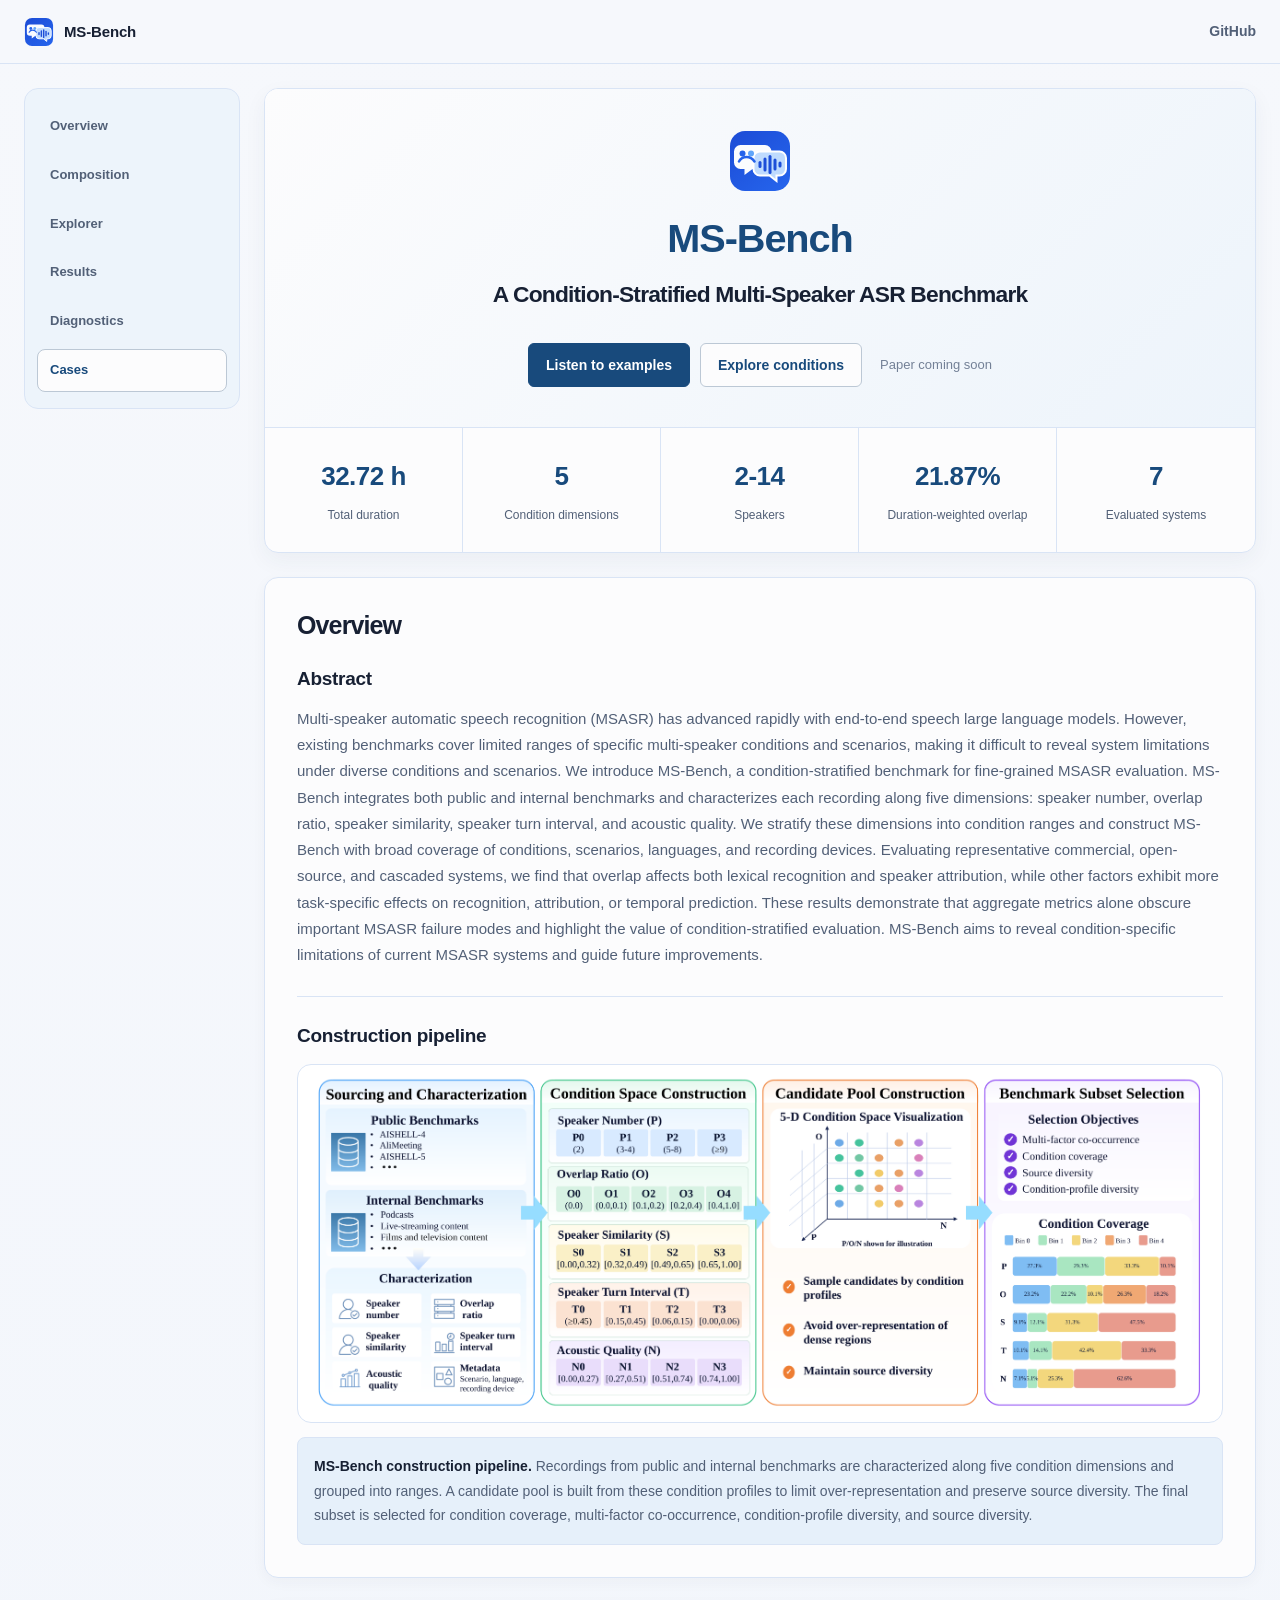
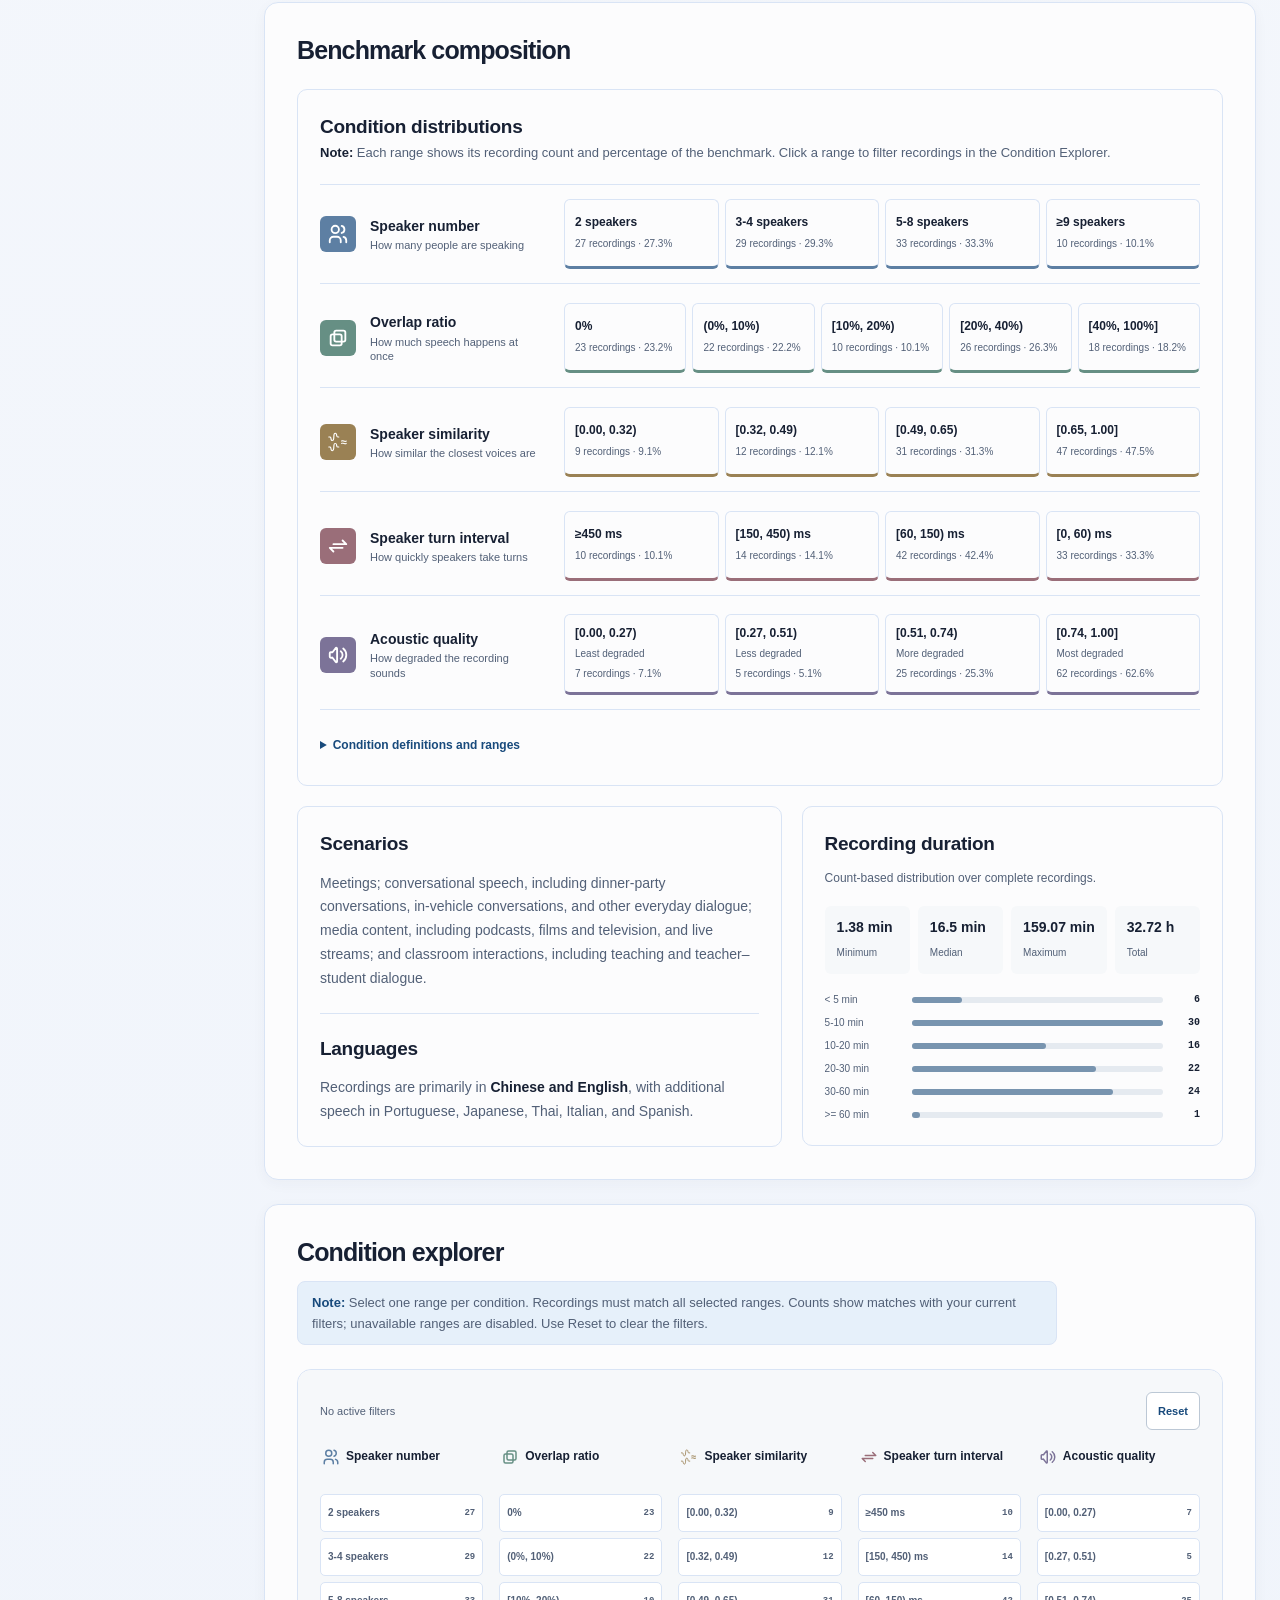
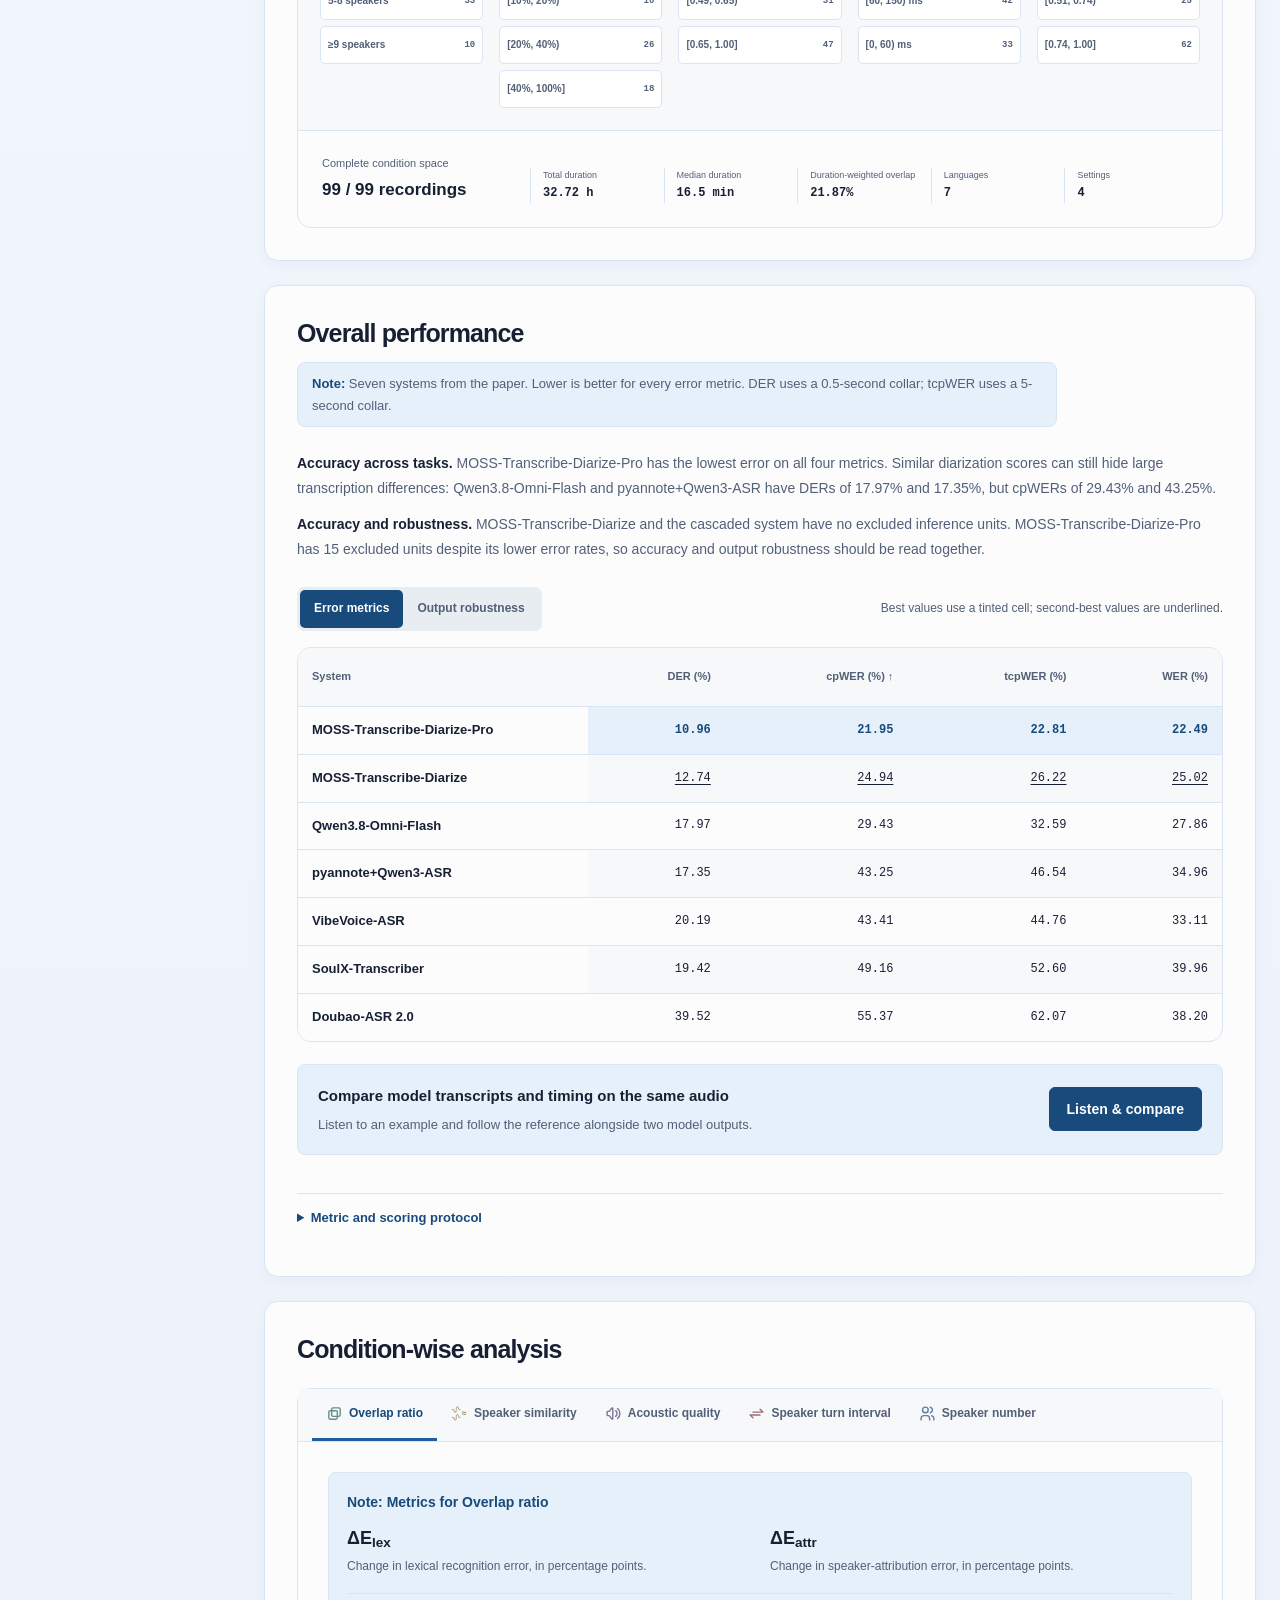
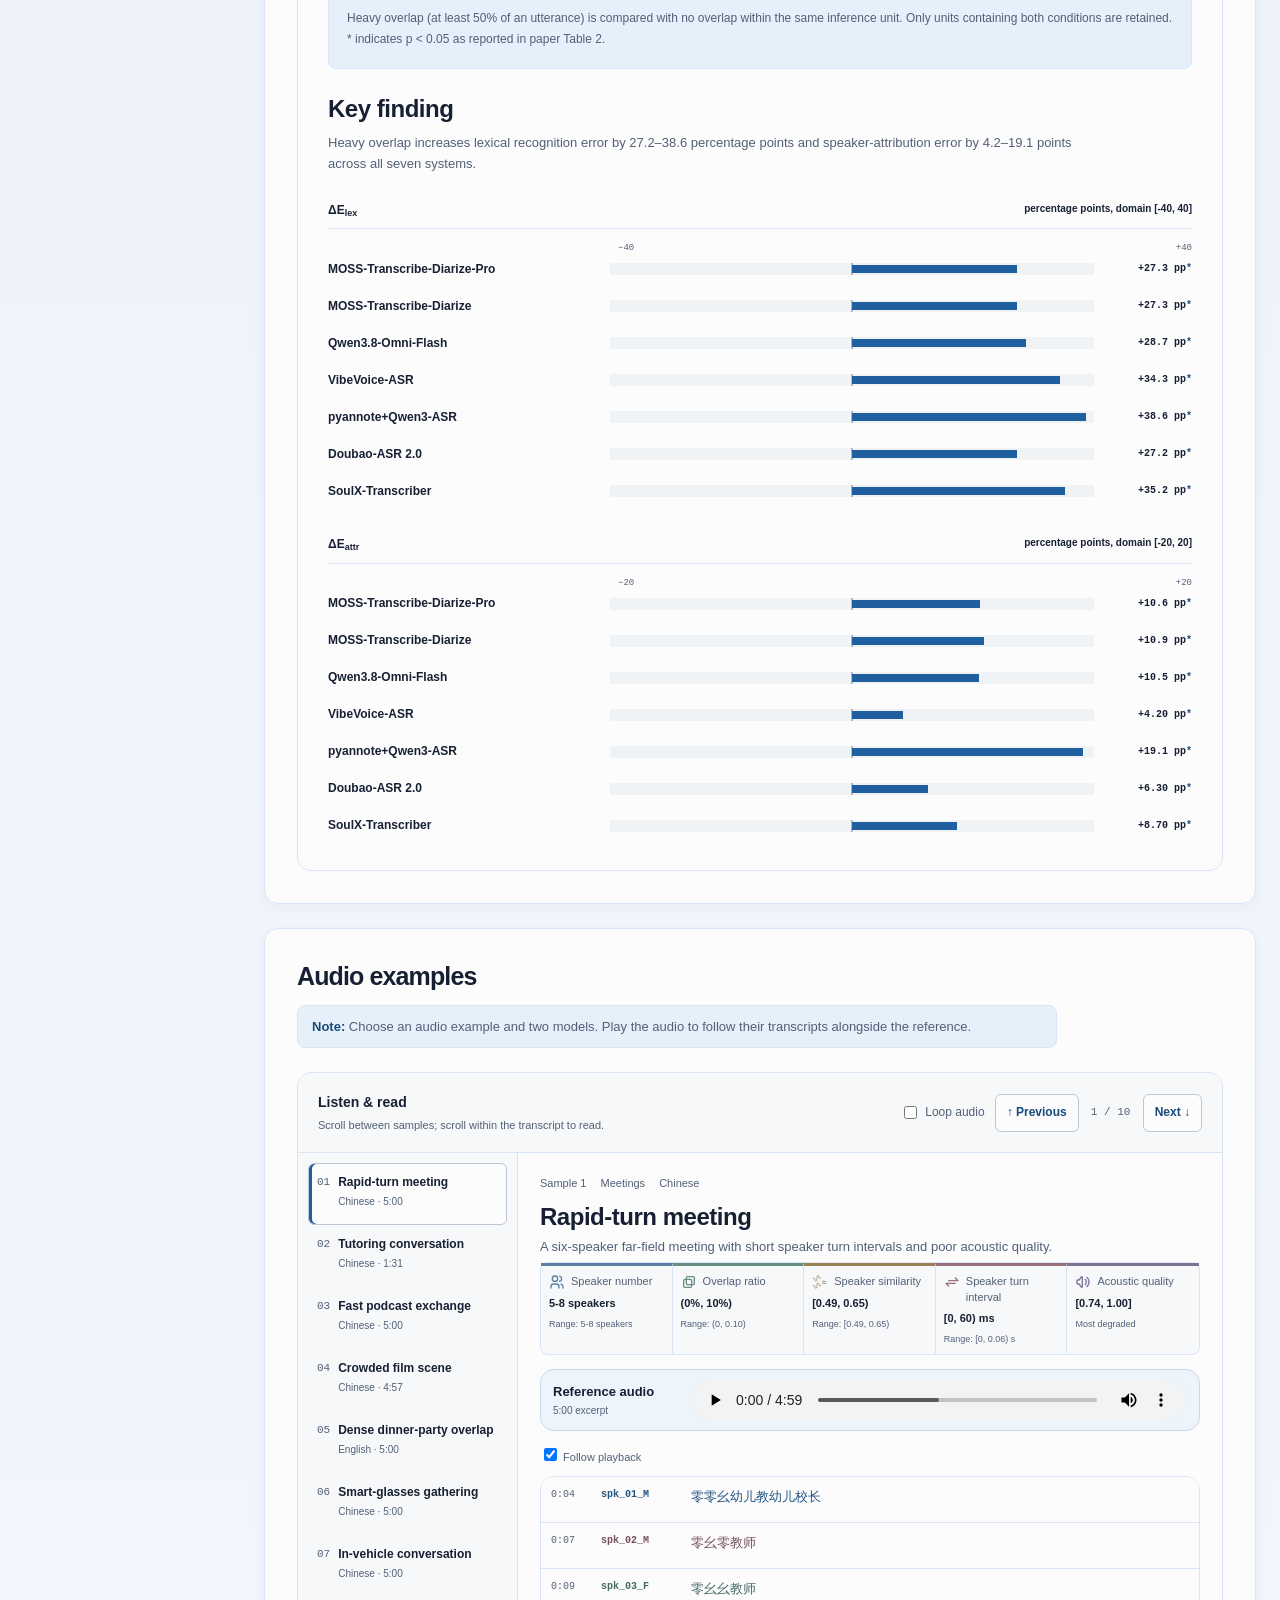
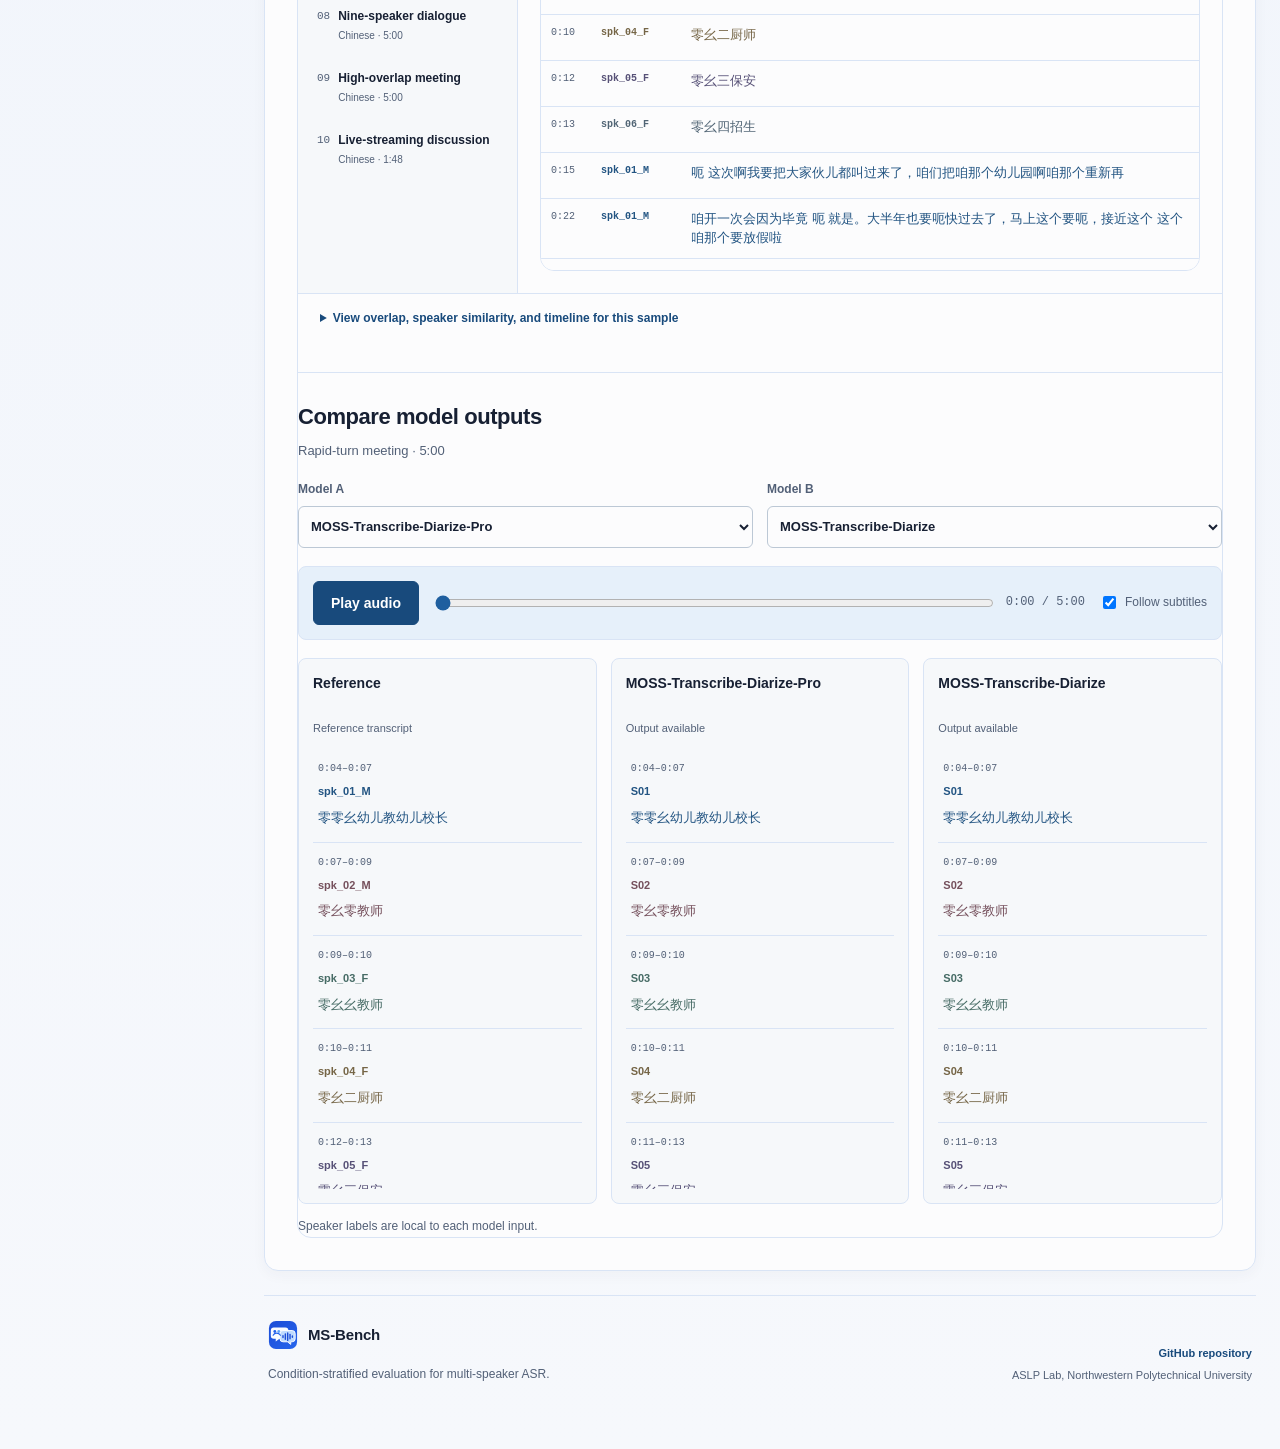
==== commit 63e6aa73: "Synchronize full example transcripts and refine demo layout" ====
--- a/demo.html
+++ b/demo.html
@@ -7,7 +7,7 @@
   <meta name="theme-color" content="#f6f8fc">
   <title>MS-Bench: A Condition-Stratified Multi-Speaker ASR Benchmark</title>
   <link rel="icon" href="assets/mark.svg?v=20261007-demo-layout" type="image/svg+xml">
-  <link rel="stylesheet" href="assets/style.css?v=20261014-full-subtitle-sync">
+  <link rel="stylesheet" href="assets/style.css?v=20261014-audio-follow">
 </head>
 <body>
   <a class="skip-link" href="#main">Skip to content</a>
@@ -192,7 +192,7 @@
 
         <section class="cases section-pad" id="cases">
           <header class="section-head">
-            <h2>Audio examples and model comparison</h2>
+            <h2>Audio examples</h2>
             <p class="section-note"><strong>Note:</strong> Choose an audio example and two models. Play the audio to follow their transcripts alongside the reference.</p>
           </header>
           <div class="sample-browser module-state" data-module="cases" data-case-grid><p class="loading-block">Loading representative cases...</p></div>
@@ -207,6 +207,6 @@
   </div>
 
   <noscript><div class="noscript">Interactive charts require JavaScript. You can still download the <a href="benchmark/metadata.jsonl">benchmark metadata</a> and read the <a href="docs/evaluation-protocol.md">evaluation protocol</a>.</div></noscript>
-  <script src="assets/app.js?v=20261014-full-subtitle-sync" defer></script>
+  <script src="assets/app.js?v=20261014-audio-follow" defer></script>
 </body>
 </html>
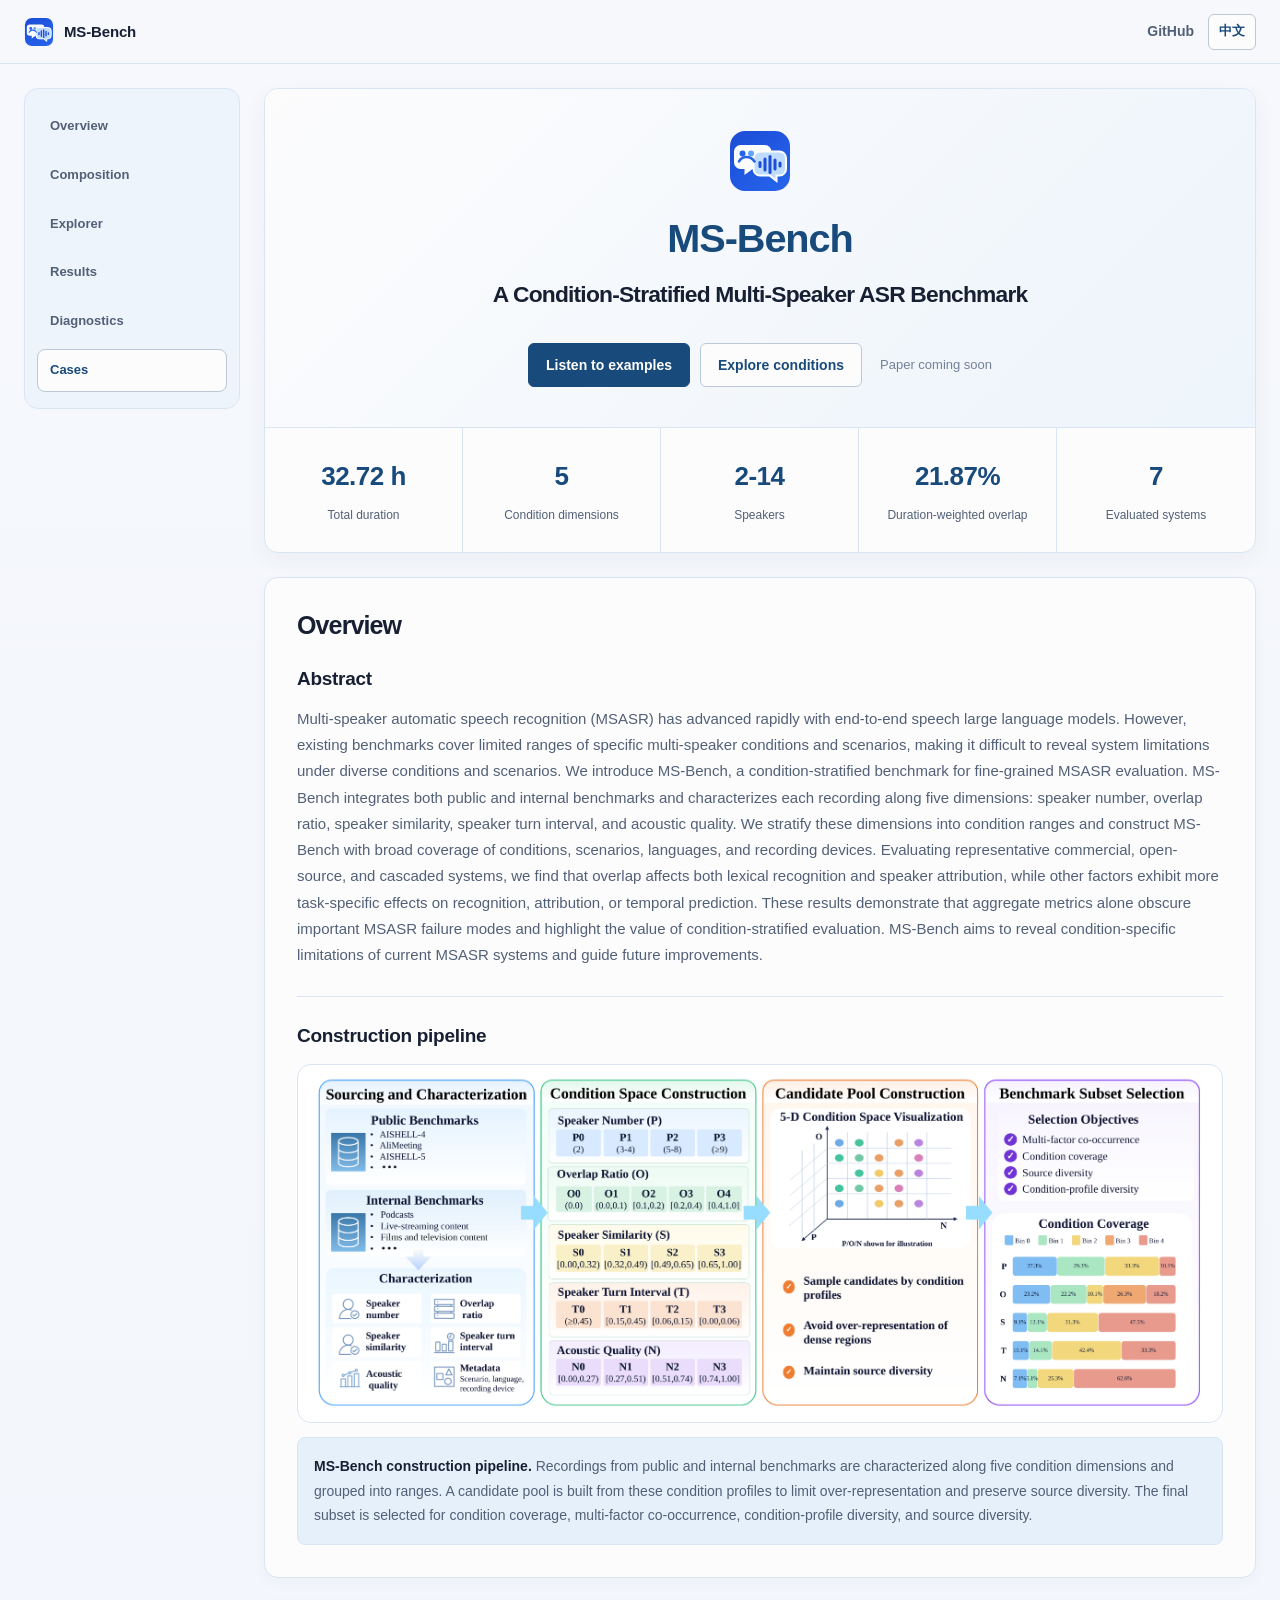
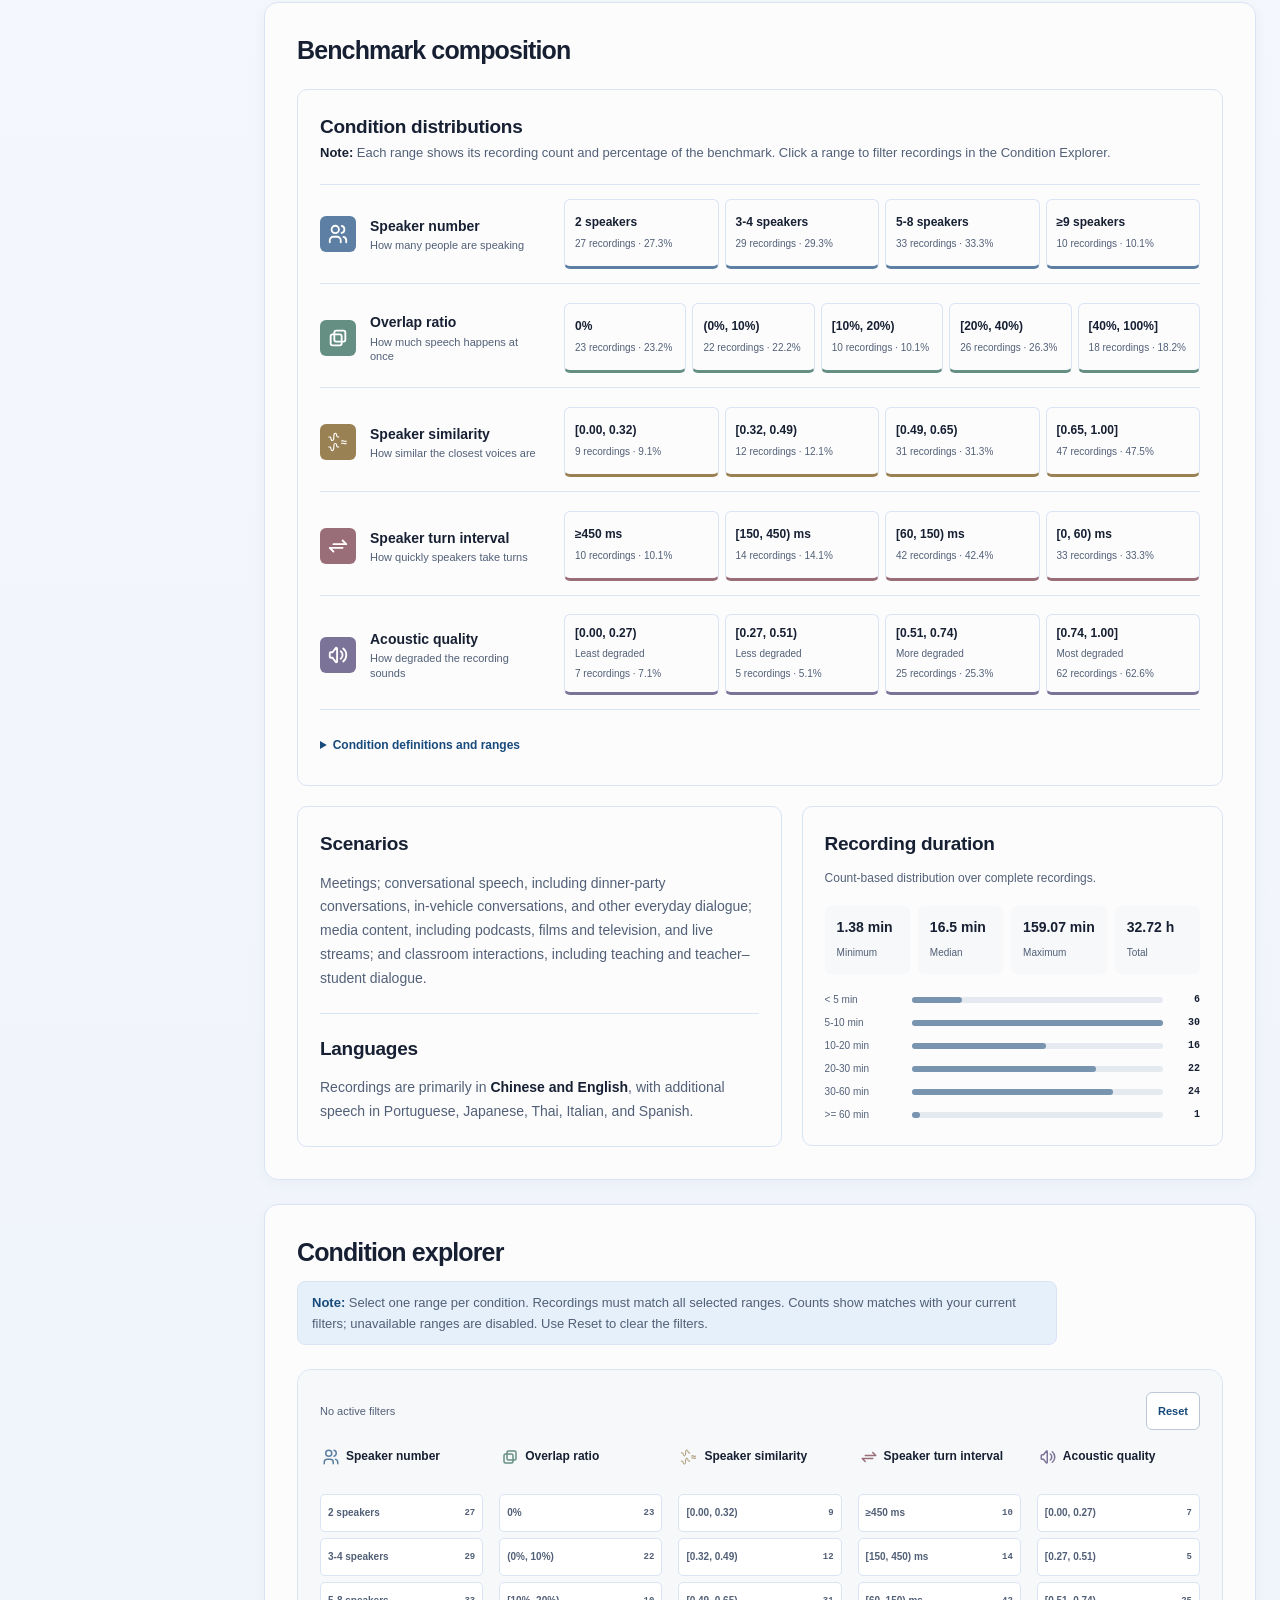
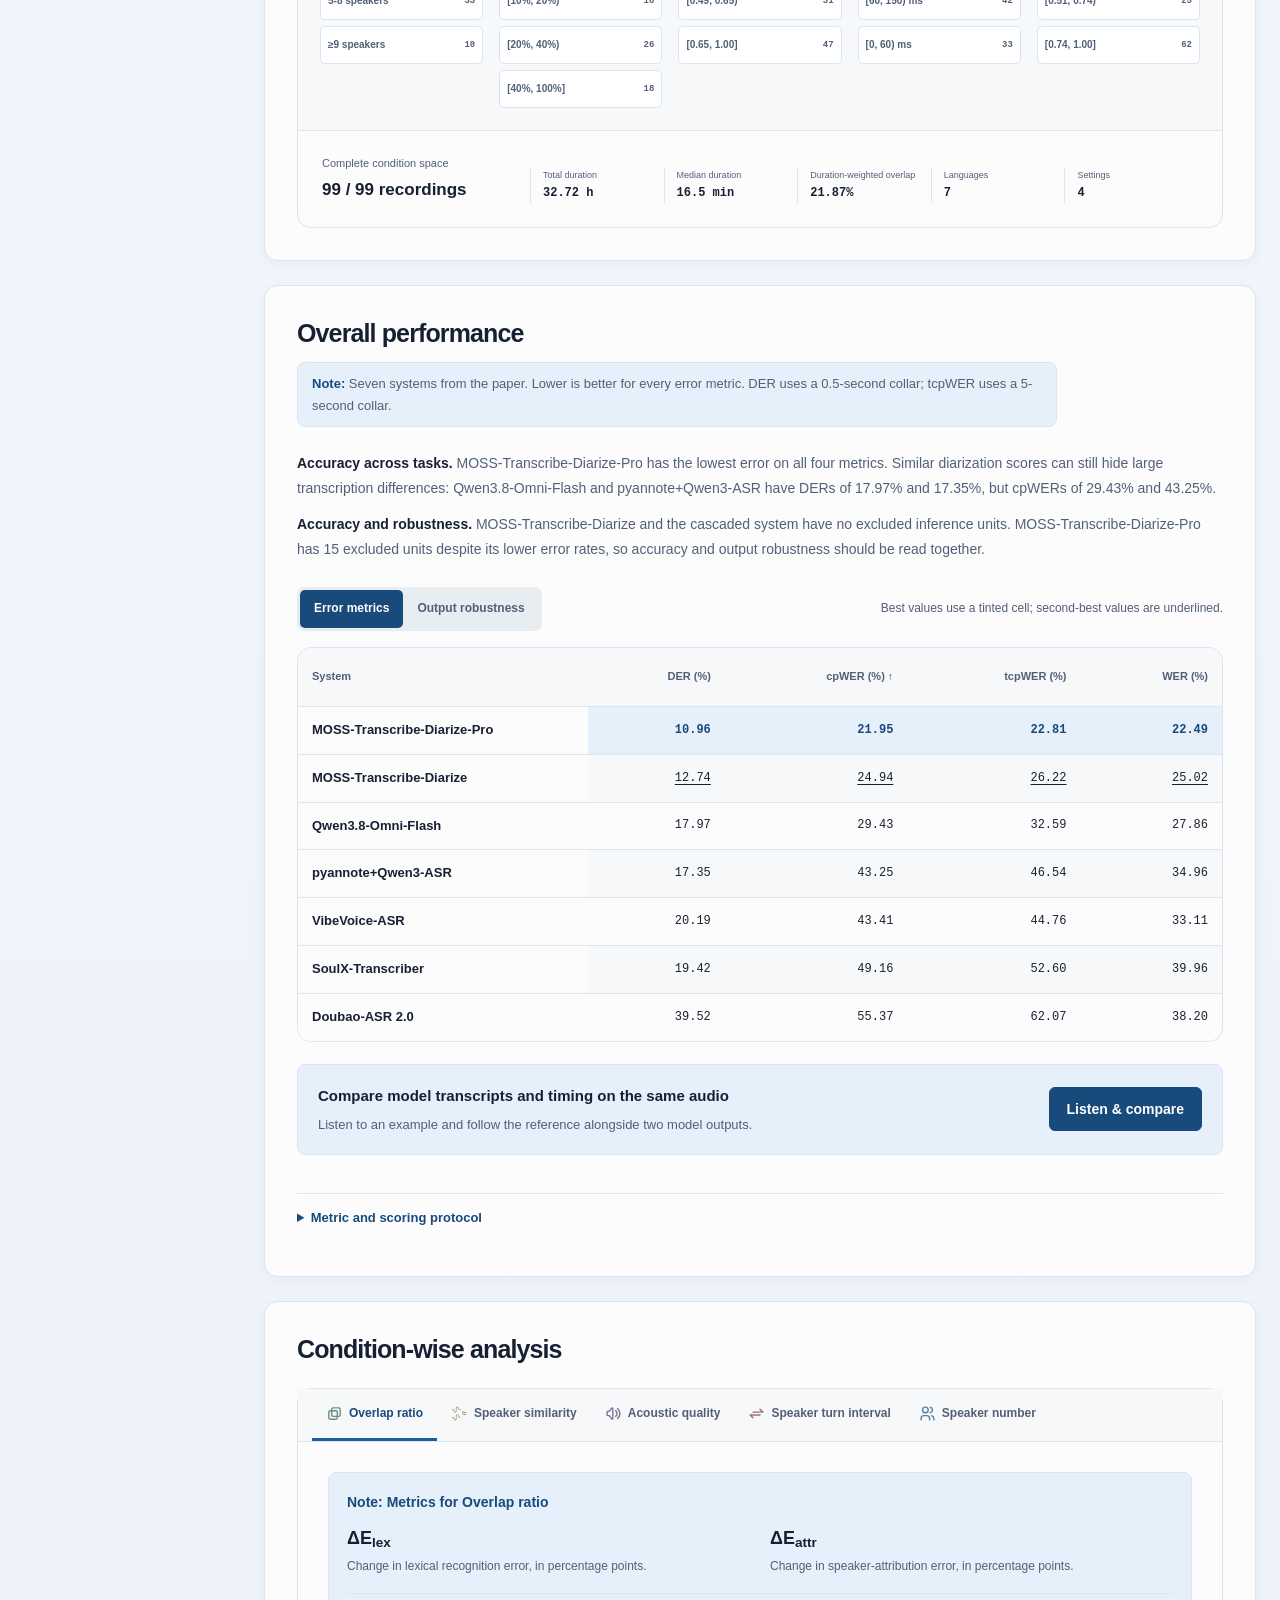
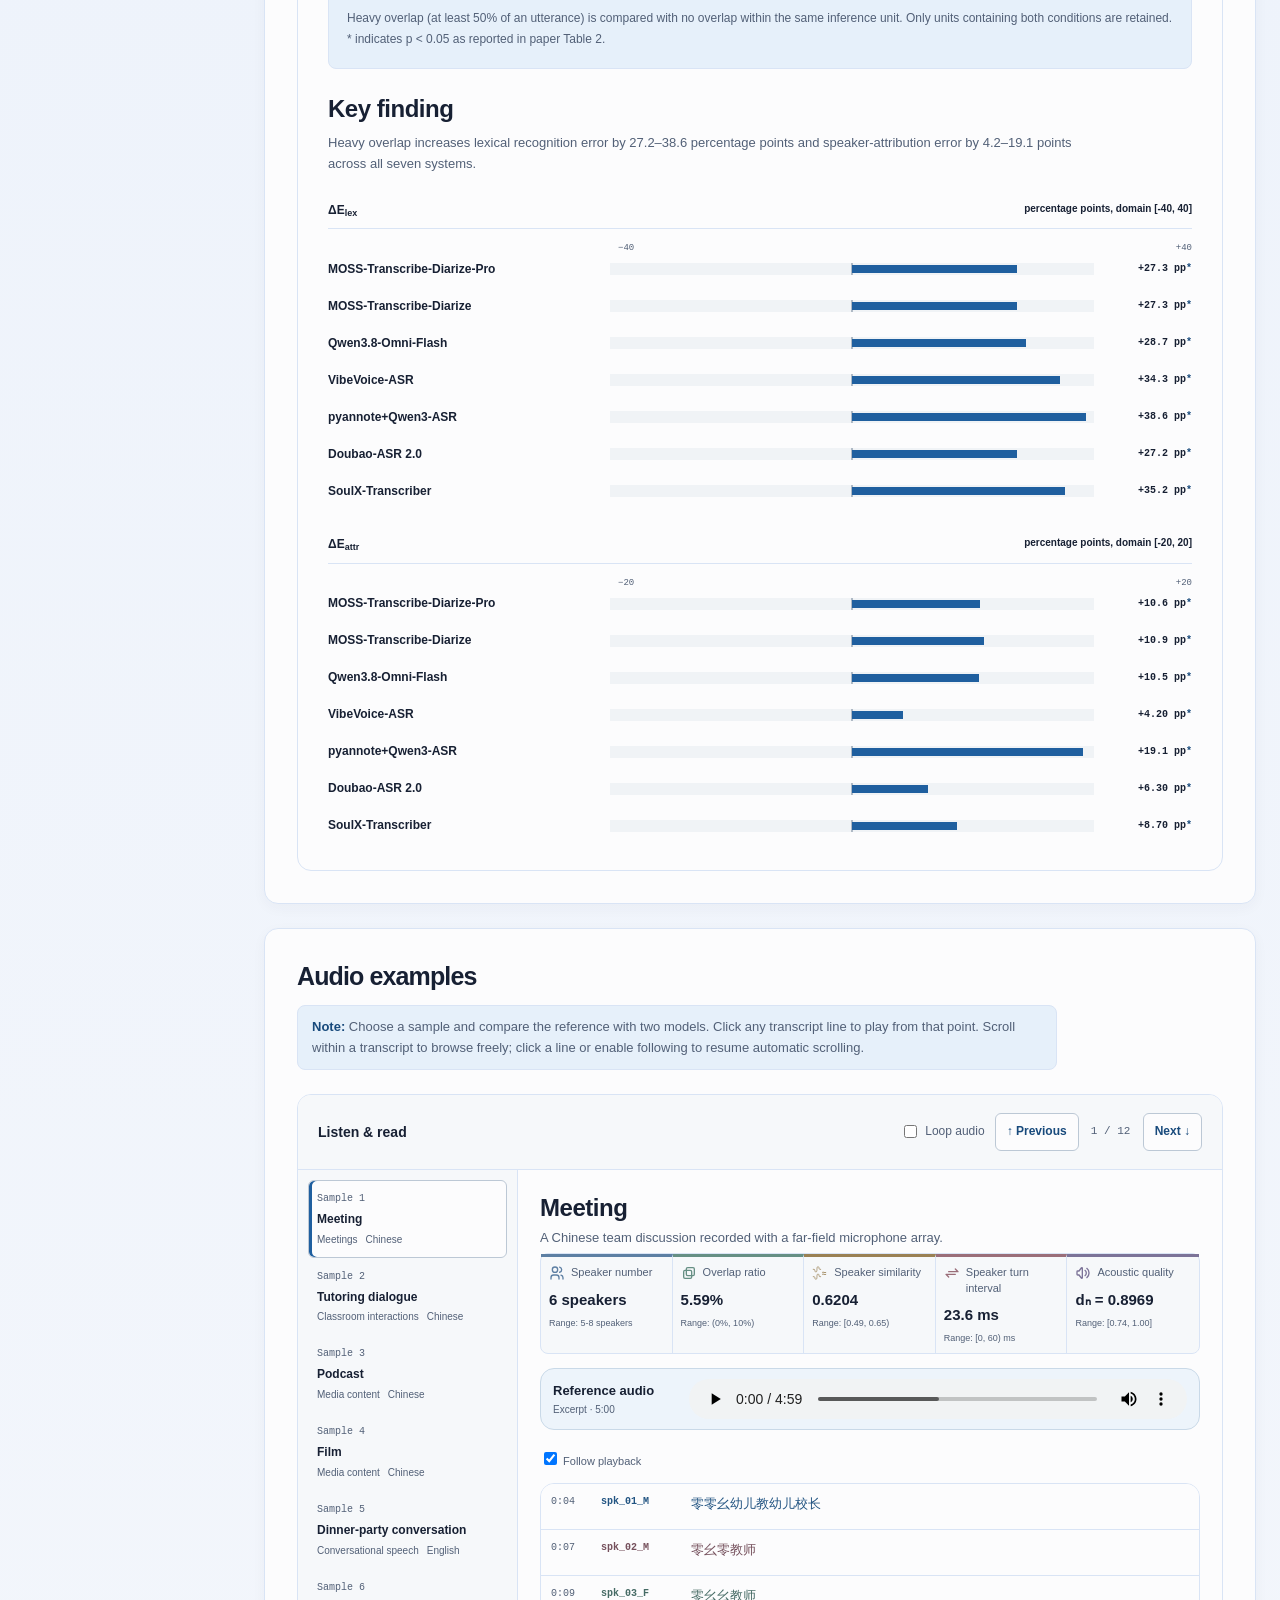
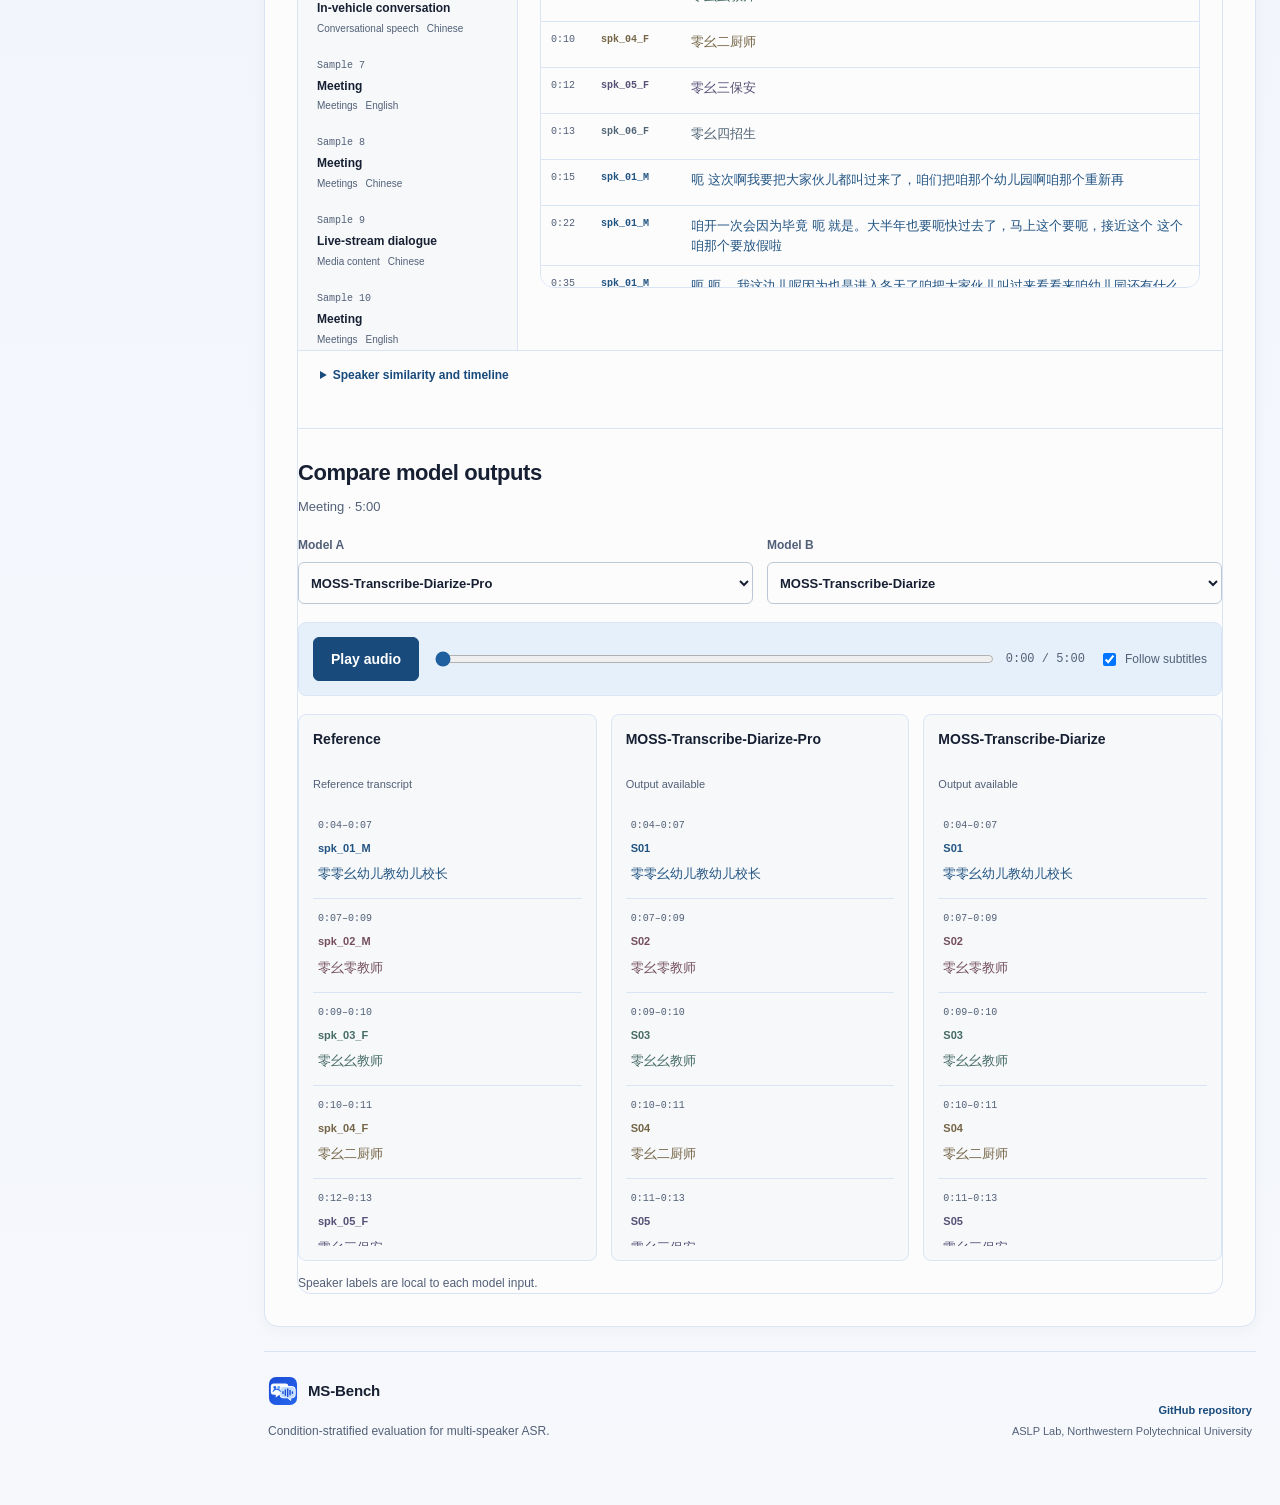
==== commit 06aeb1ef: "Update bilingual demo, curated audio examples, and transcript seeking" ====
--- a/demo.html
+++ b/demo.html
@@ -7,7 +7,7 @@
   <meta name="theme-color" content="#f6f8fc">
   <title>MS-Bench: A Condition-Stratified Multi-Speaker ASR Benchmark</title>
   <link rel="icon" href="assets/mark.svg?v=20261007-demo-layout" type="image/svg+xml">
-  <link rel="stylesheet" href="assets/style.css?v=20261014-audio-follow">
+  <link rel="stylesheet" href="assets/style.css?v=20261018-sample-names">
 </head>
 <body>
   <a class="skip-link" href="#main">Skip to content</a>
@@ -20,6 +20,7 @@
       </a>
       <div class="header-actions">
         <a class="text-link desktop-link" href="https://github.com/ASLP-lab/MS-Bench">GitHub</a>
+        <button class="language-button" type="button" data-language-toggle data-i18n-ignore lang="zh-CN" aria-label="Switch to Chinese">中文</button>
         <button class="menu-button" type="button" data-menu-button aria-expanded="false" aria-controls="site-nav">Sections</button>
       </div>
     </div>
@@ -193,7 +194,7 @@
         <section class="cases section-pad" id="cases">
           <header class="section-head">
             <h2>Audio examples</h2>
-            <p class="section-note"><strong>Note:</strong> Choose an audio example and two models. Play the audio to follow their transcripts alongside the reference.</p>
+            <p class="section-note"><strong>Note:</strong> Choose a sample and compare the reference with two models. Click any transcript line to play from that point. Scroll within a transcript to browse freely; click a line or enable following to resume automatic scrolling.</p>
           </header>
           <div class="sample-browser module-state" data-module="cases" data-case-grid><p class="loading-block">Loading representative cases...</p></div>
         </section>
@@ -207,6 +208,7 @@
   </div>
 
   <noscript><div class="noscript">Interactive charts require JavaScript. You can still download the <a href="benchmark/metadata.jsonl">benchmark metadata</a> and read the <a href="docs/evaluation-protocol.md">evaluation protocol</a>.</div></noscript>
-  <script src="assets/app.js?v=20261014-audio-follow" defer></script>
+  <script src="assets/i18n.js?v=20261018-sample-names" defer></script>
+  <script src="assets/app.js?v=20261018-sample-names" defer></script>
 </body>
 </html>
--- a/assets/style.css
+++ b/assets/style.css
@@ -259,7 +259,7 @@
 .focus-windows { display: flex; flex-wrap: wrap; margin-top: 12px; gap: 8px; }
 .focus-windows button { min-height: 38px; padding: 7px 11px; color: var(--blue-dark); background: var(--paper); border: 1px solid var(--line-strong); border-radius: 6px; cursor: pointer; font-size: 11px; font-weight: 650; }
 .focus-windows button:hover { background: var(--blue-soft); }
-.case-evidence { display: grid; margin-top: 24px; grid-template-columns: repeat(2, minmax(0, 1fr)); gap: 14px; }
+.case-evidence { display: grid; margin-top: 24px; grid-template-columns: 1fr; gap: 14px; }
 .case-evidence > section { min-width: 0; padding: 18px; background: var(--surface); border: 1px solid var(--line); border-radius: var(--radius); }
 .case-evidence h3 { margin: 0 0 10px; font-size: 14px; line-height: 1.4; }
 .evidence-value { display: grid; gap: 2px; }
@@ -319,26 +319,25 @@
 .sample-browser-controls [role="status"] { min-width: 44px; color: var(--muted); font-family: var(--mono); font-size: 11px; text-align: center; }
 .sample-browser-layout { display: grid; grid-template-columns: 220px minmax(0, 1fr); }
 .sample-sidebar { position: relative; max-height: 780px; padding: 10px; background: var(--surface); border-right: 1px solid var(--line); overflow-y: auto; overscroll-behavior: contain; }
-.sample-sidebar button { display: flex; width: 100%; min-height: 62px; padding: 10px 8px; border: 1px solid transparent; border-radius: 6px; background: transparent; cursor: pointer; gap: 8px; text-align: left; }
-.sample-sidebar button > span { color: var(--muted); font-family: var(--mono); font-size: 11px; }
-.sample-sidebar button > div { min-width: 0; }
+.sample-sidebar button { display: grid; width: 100%; min-height: 48px; padding: 10px 8px; border: 1px solid transparent; border-radius: 6px; background: transparent; cursor: pointer; align-content: start; gap: 4px; text-align: left; }
+.sample-index { color: var(--muted); font-family: var(--mono); font-size: 10px; }
+.sample-meta { display: flex; flex-wrap: wrap; color: var(--muted); gap: 2px 8px; font-size: 10px; line-height: 1.5; }
 .sample-sidebar strong { display: block; color: var(--ink); font-size: 12px; line-height: 1.4; }
-.sample-sidebar small { display: block; margin-top: 3px; color: var(--muted); font-size: 10px; }
 .sample-sidebar button:hover { background: var(--paper); }
 .sample-sidebar button.active { background: var(--paper); border-color: var(--line-strong); box-shadow: inset 3px 0 0 var(--blue); }
 .sample-stage { position: relative; min-width: 0; height: clamp(620px, calc(100dvh - 160px), 780px); overflow-y: auto; scroll-snap-type: y mandatory; scroll-behavior: auto; }
 .sample-panel { display: flex; height: 100%; min-height: 0; padding: 22px; flex-direction: column; scroll-snap-align: start; scroll-snap-stop: always; }
 .sample-panel > :not(.live-transcript) { flex-shrink: 0; }
-.sample-head h3 { margin: 8px 0 5px; color: var(--ink); font-size: 24px; line-height: 1.3; letter-spacing: -.02em; }
+.sample-head h3 { margin: 0 0 5px; color: var(--ink); font-size: 24px; line-height: 1.3; letter-spacing: -.02em; }
 .sample-head p { margin: 0; color: var(--muted); font-size: 13px; line-height: 1.55; }
 .sample-panel .condition-details { margin: 5px 0 14px; border-radius: 8px; }
 .sample-panel .condition-details > div { padding: 8px; }
 .sample-panel .condition-details dt { align-items: flex-start; font-size: 11px; line-height: 1.4; }
 .sample-panel .condition-icon { width: 16px; height: 16px; }
-.sample-panel .condition-details dd { margin-top: 5px; font-size: 11px; }
+.sample-panel .condition-details dd { margin-top: 7px; font-size: 15px; font-weight: 650; font-variant-numeric: tabular-nums; }
 .sample-panel .condition-details small { font-size: 9px; font-weight: 400; }
 .sample-panel .sample-player { grid-template-columns: 120px minmax(0, 1fr); padding: 10px 12px; }
-.sample-panel .caption-heading > div:first-child { display: grid; gap: 2px; }
+.sample-panel .caption-heading > div:first-child { display: flex; flex-wrap: nowrap; min-height: 30px; gap: 6px; }
 .sample-panel .caption-heading { margin: 14px 0 9px; gap: 10px; }
 .sample-panel .caption-heading > div:first-child > span { font-size: 10px; }
 .sample-panel .caption-controls { gap: 6px; }
@@ -551,3 +550,12 @@
   html { scroll-behavior: auto; }
   *, *::before, *::after { scroll-behavior: auto !important; transition-duration: .01ms !important; }
 }
+
+/* The language control shares the existing compact header and focus palette. */
+.language-button { min-height: 36px; padding: 5px 10px; color: var(--blue-dark); background: var(--paper); border: 1px solid var(--line-strong); border-radius: 6px; font-size: 13px; font-weight: 650; cursor: pointer; white-space: nowrap; }
+.language-button:hover { background: var(--blue-soft); }
+.language-button:focus-visible { outline: 2px solid var(--focus); outline-offset: 3px; }
+html[lang="zh-CN"] { line-break: strict; }
+html[lang="zh-CN"] .hero h1 span { letter-spacing: .01em; }
+
+.visually-hidden { position: absolute; width: 1px; height: 1px; padding: 0; margin: -1px; overflow: hidden; clip-path: inset(50%); white-space: nowrap; border: 0; }
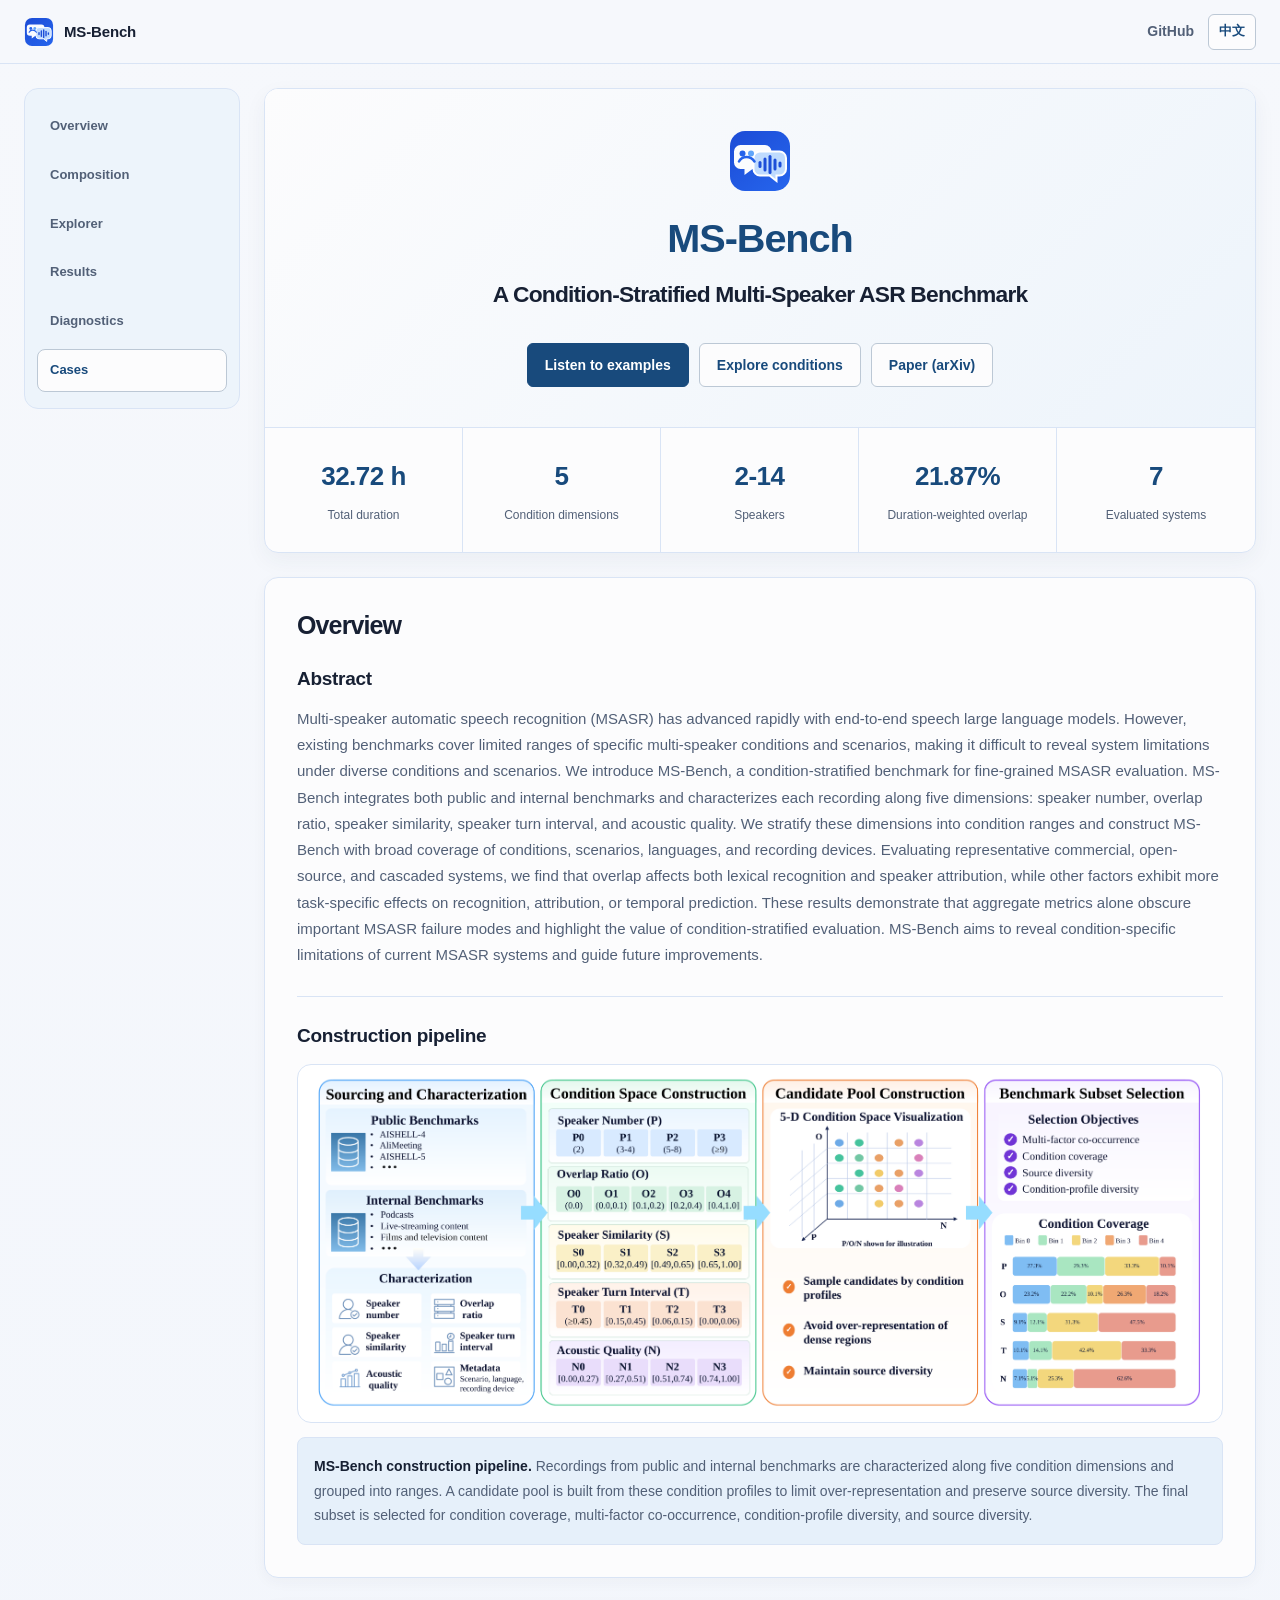
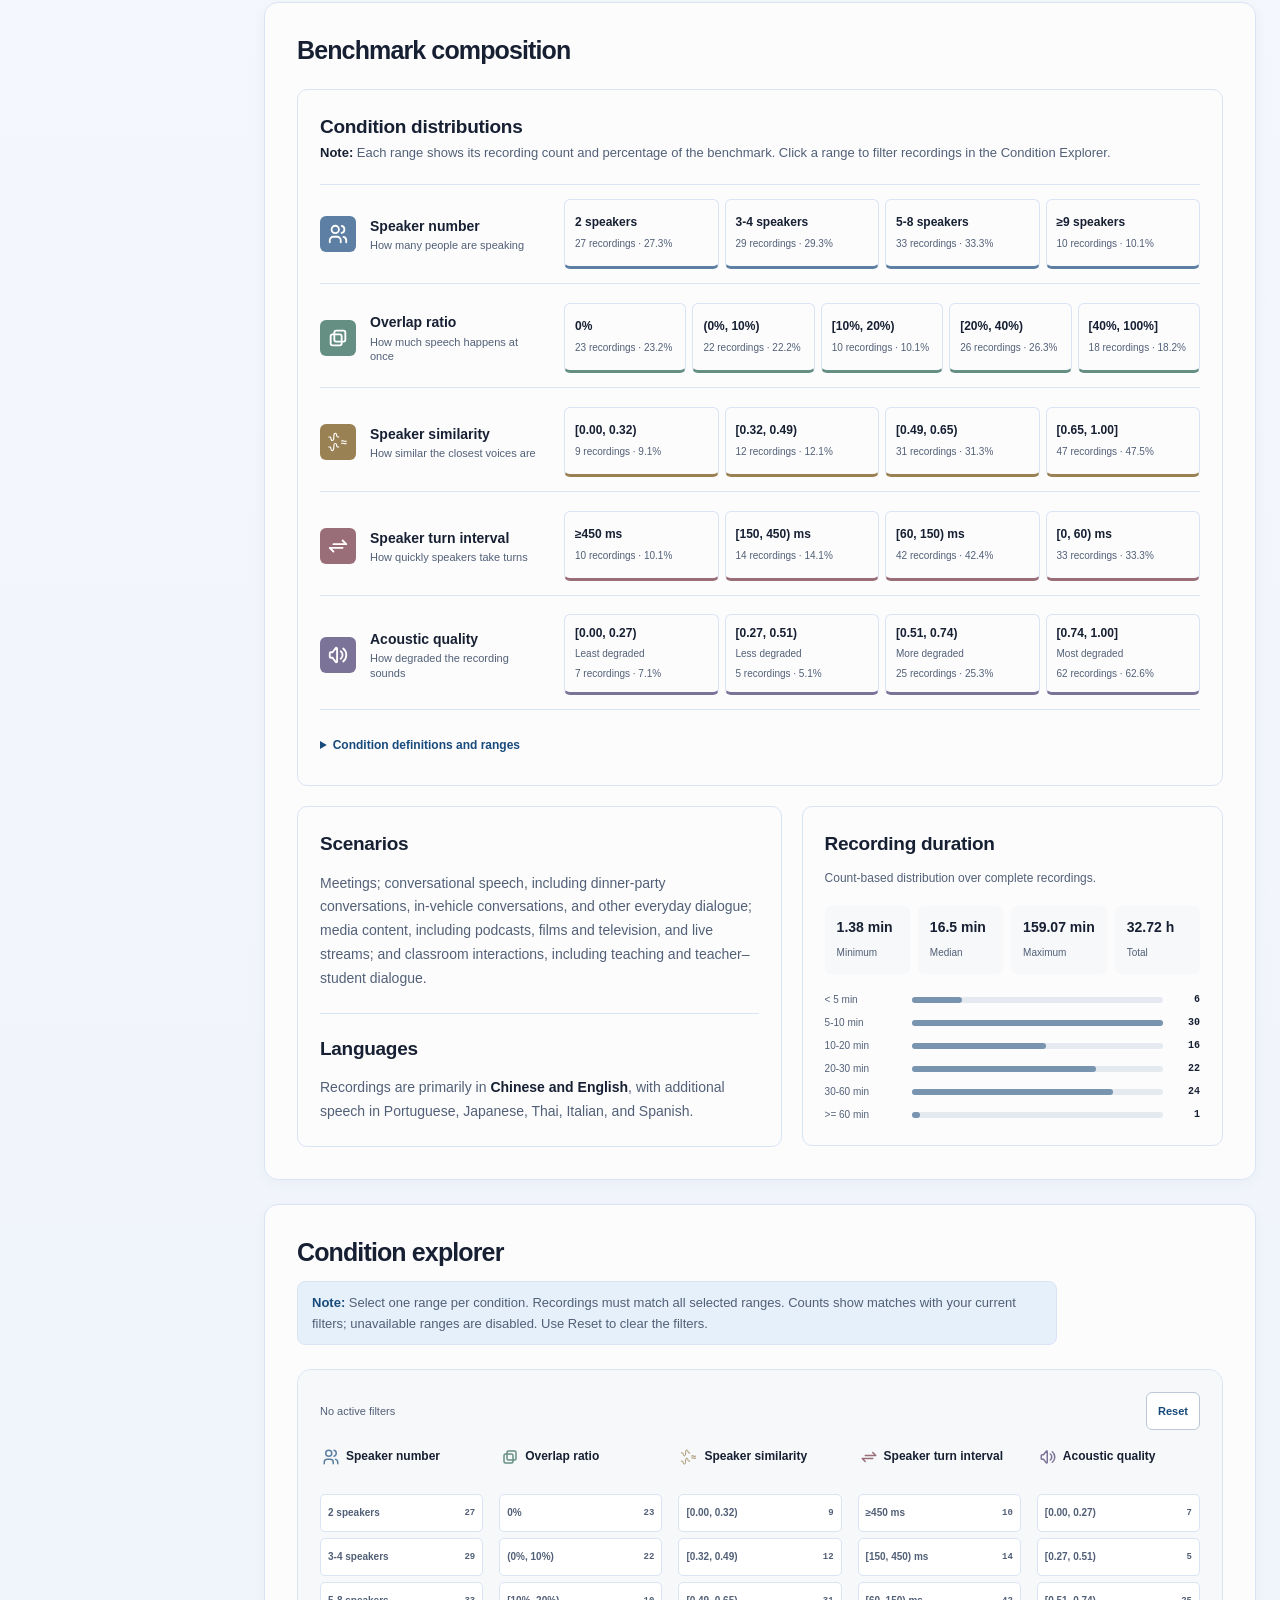
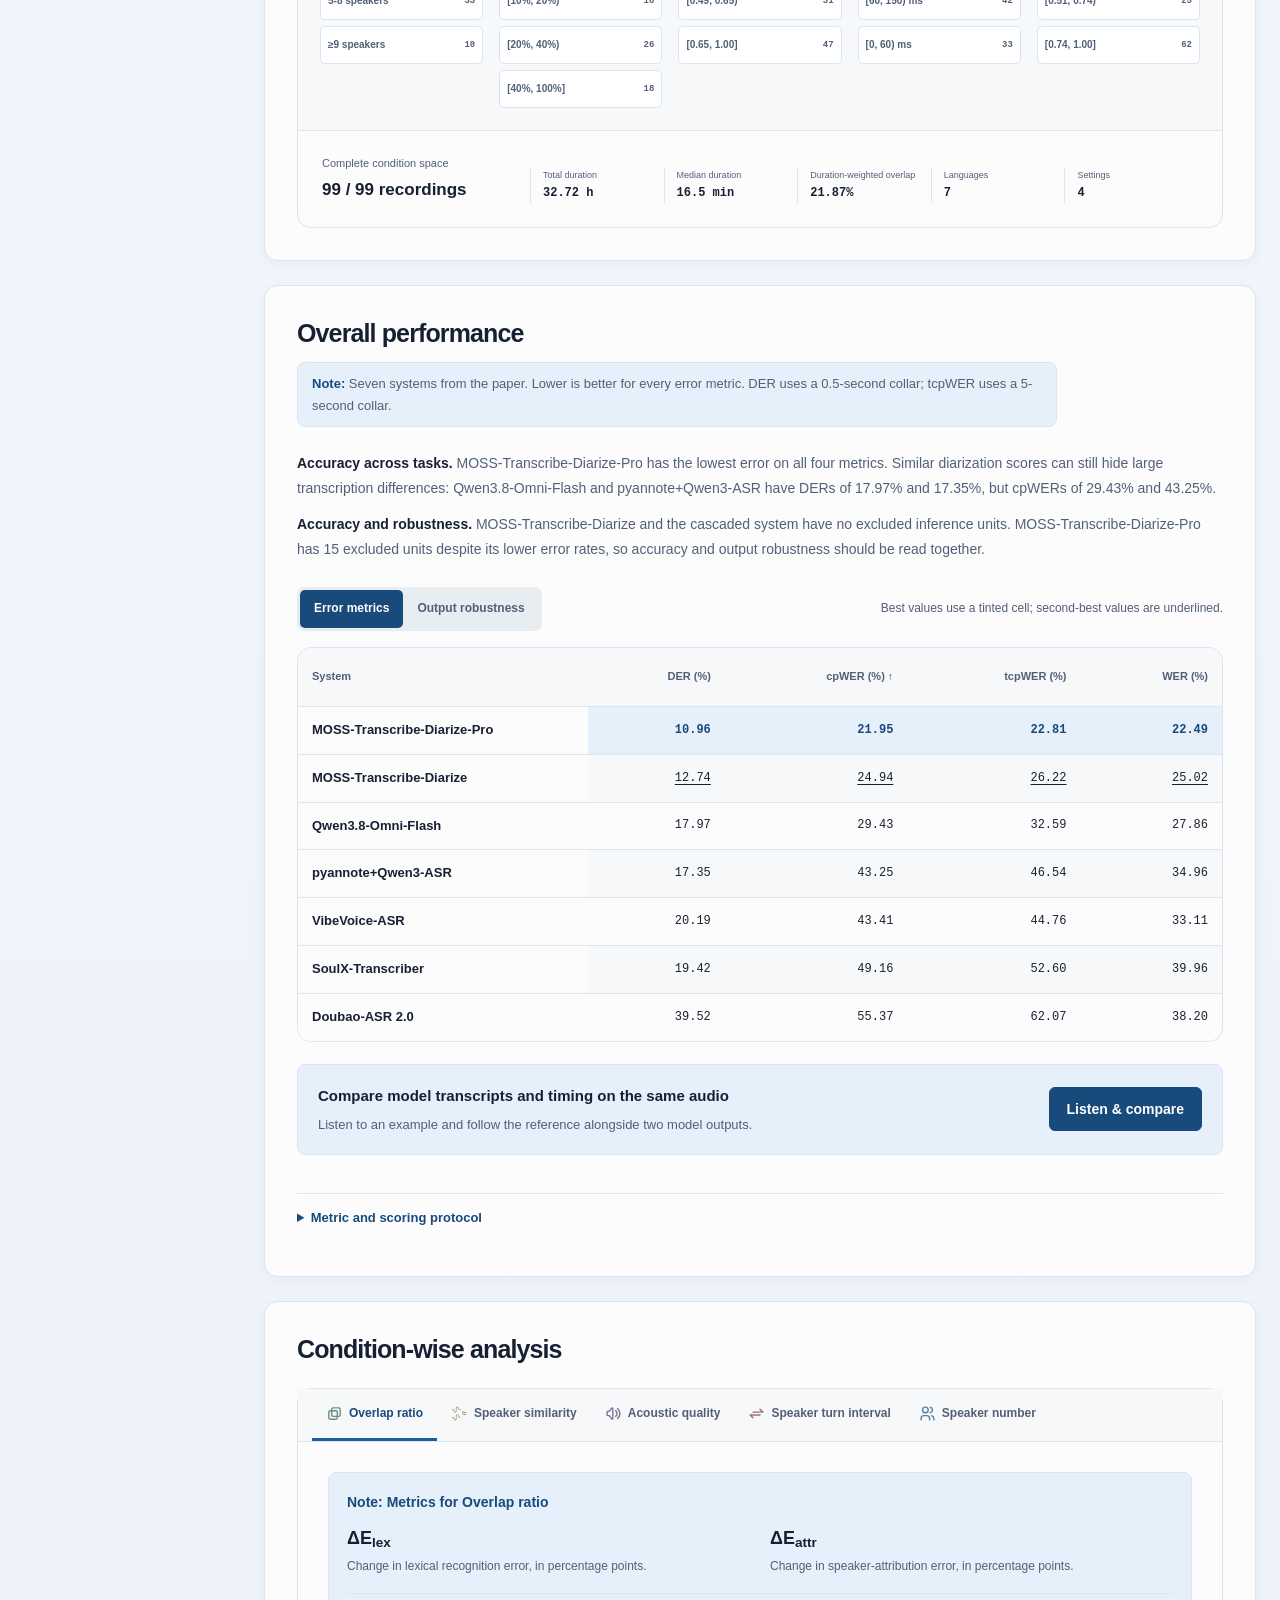
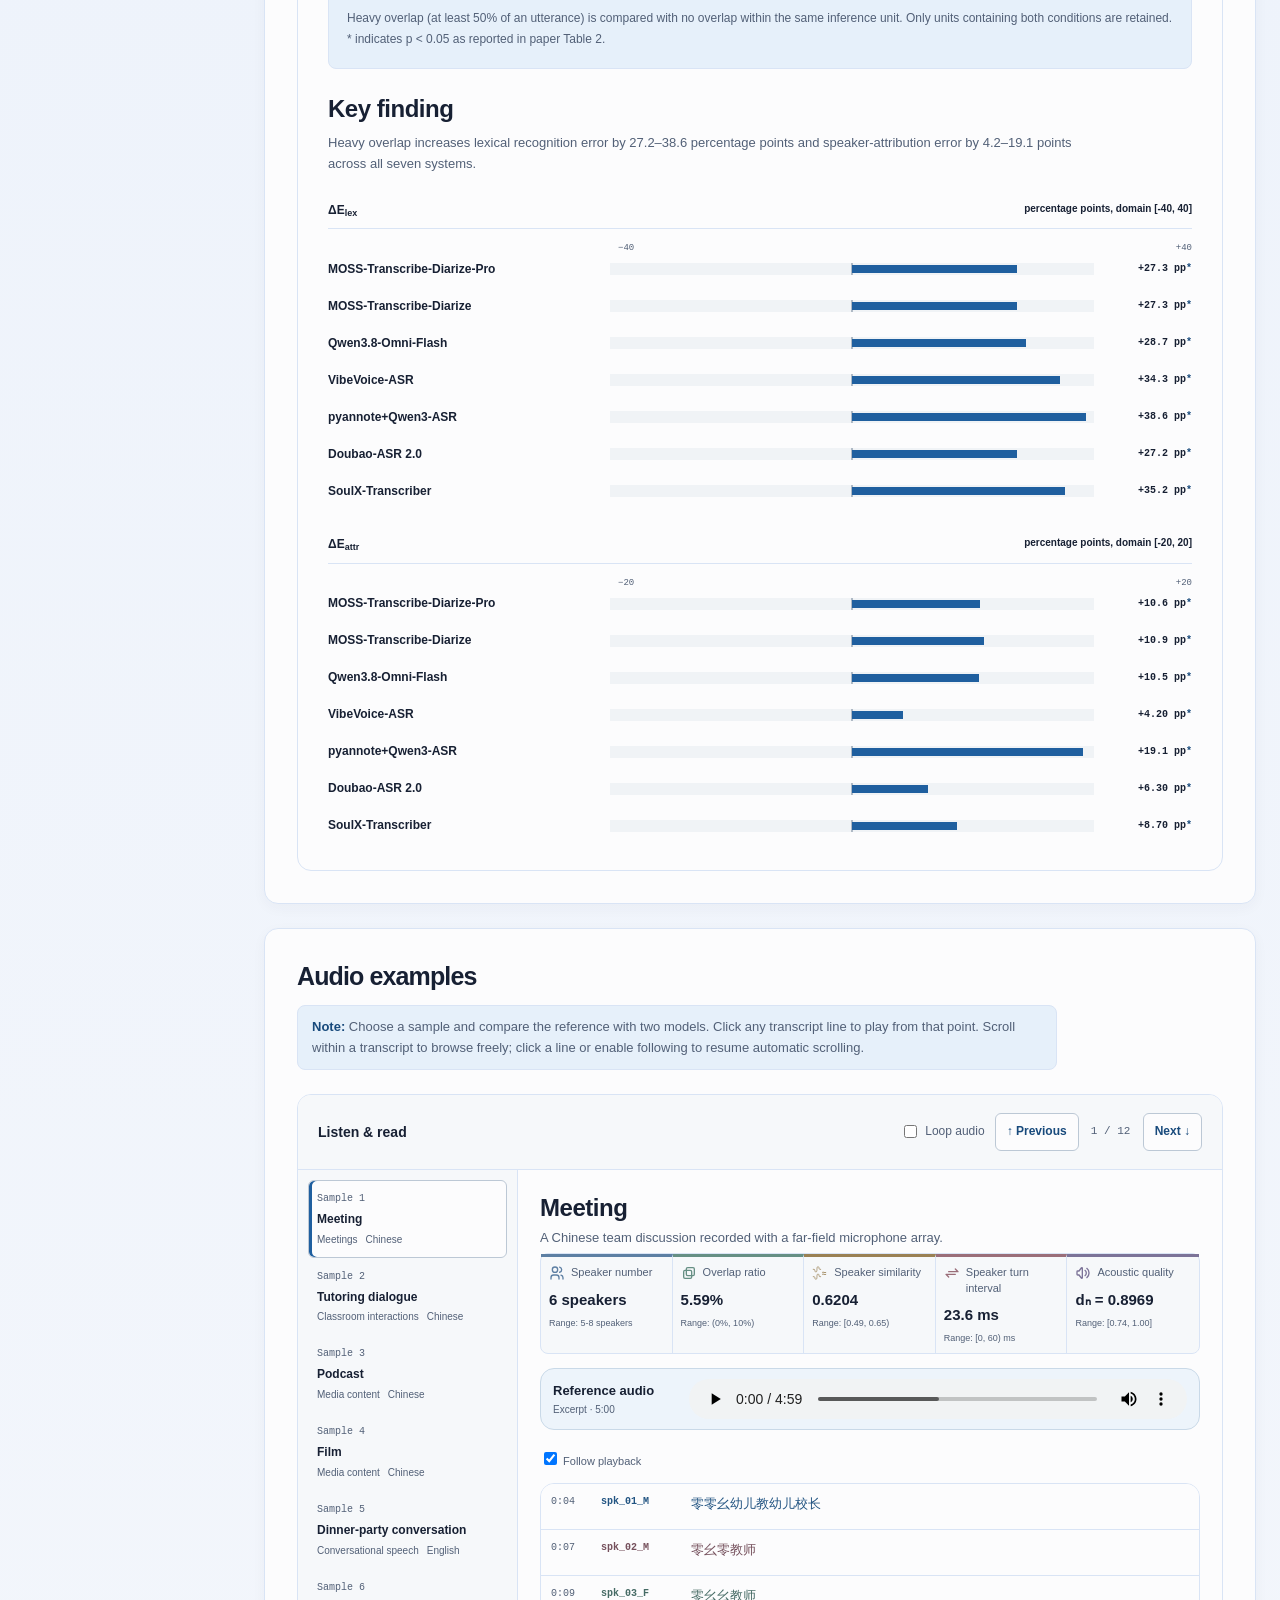
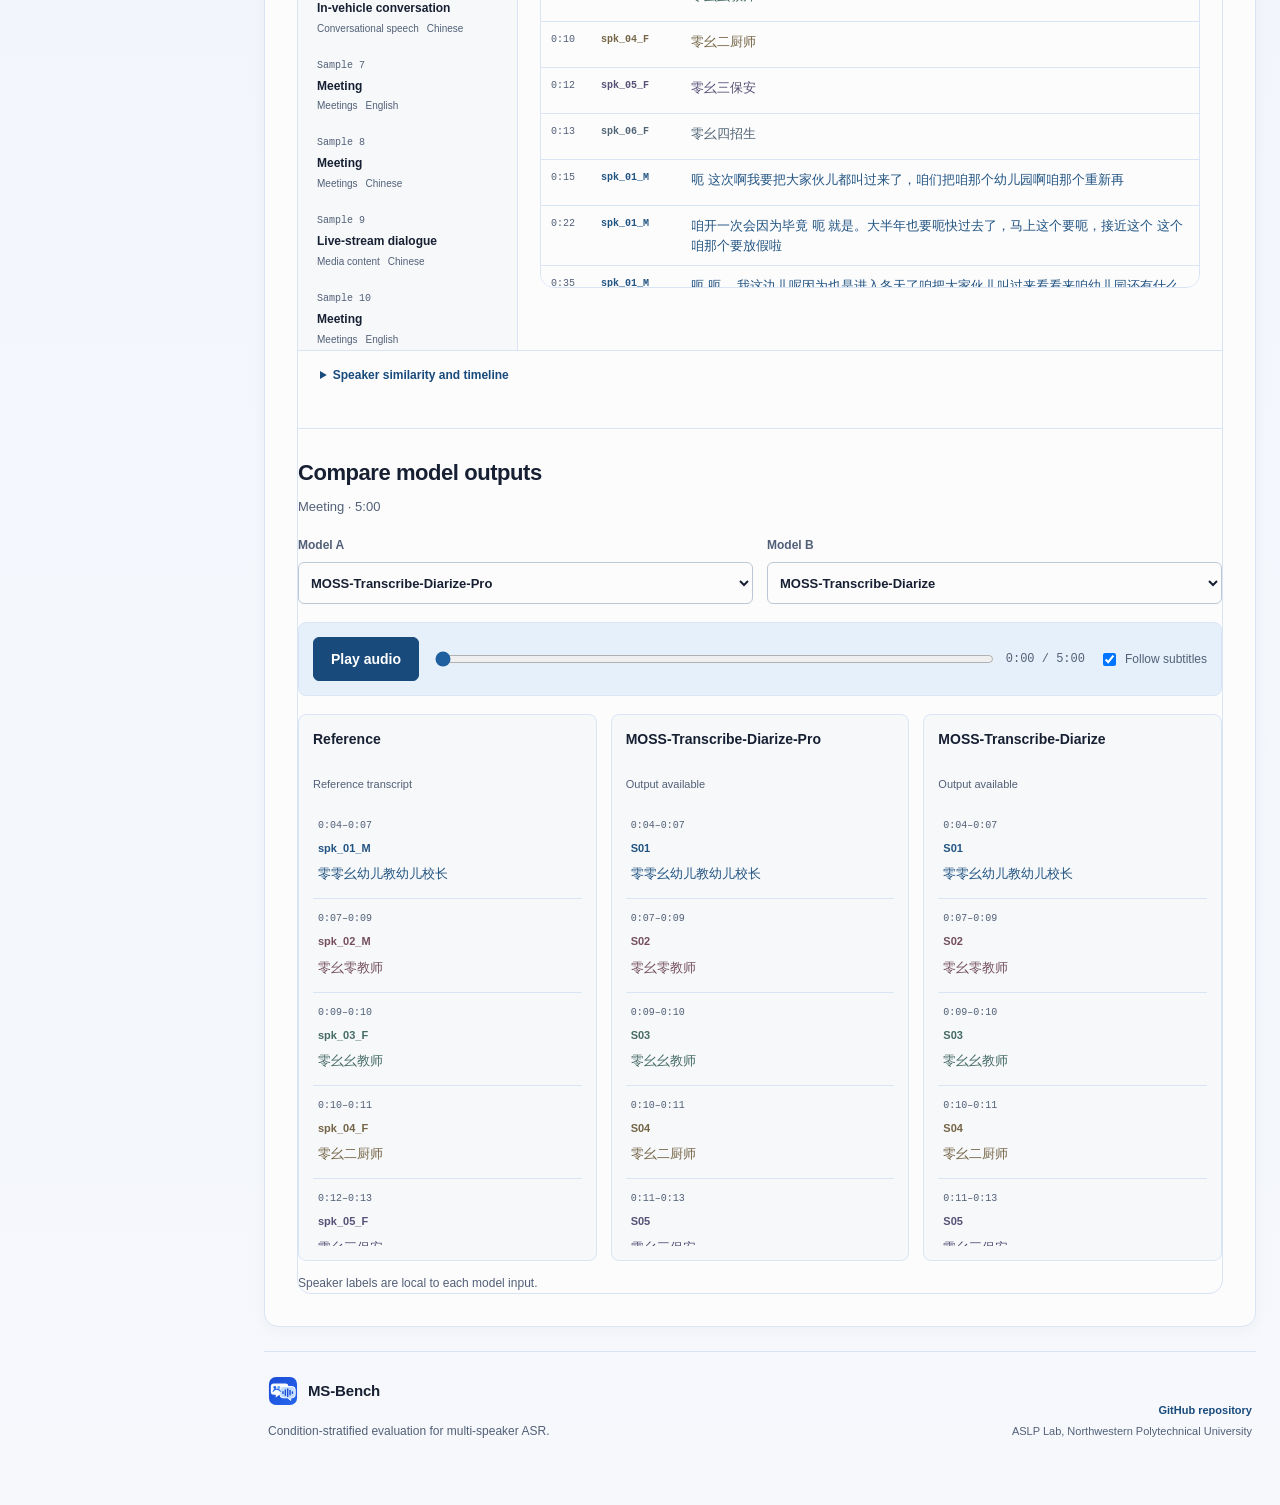
==== commit 7453696a: "Add arXiv paper link to demo page" ====
--- a/demo.html
+++ b/demo.html
@@ -47,7 +47,7 @@
             <div class="hero-actions">
               <a class="button button-primary" href="#cases">Listen to examples</a>
               <a class="button button-secondary" href="#explore">Explore conditions</a>
-              <span class="paper-status">Paper coming soon</span>
+              <a class="button button-secondary" href="https://arxiv.org/abs/2610.25824">Paper (arXiv)</a>
             </div>
           </div>
           <div class="stat-strip" aria-label="Benchmark headline statistics">
@@ -208,7 +208,7 @@
   </div>
 
   <noscript><div class="noscript">Interactive charts require JavaScript. You can still download the <a href="benchmark/metadata.jsonl">benchmark metadata</a> and read the <a href="docs/evaluation-protocol.md">evaluation protocol</a>.</div></noscript>
-  <script src="assets/i18n.js?v=20261018-sample-names" defer></script>
+  <script src="assets/i18n.js?v=20261022-paper-link" defer></script>
   <script src="assets/app.js?v=20261018-sample-names" defer></script>
 </body>
 </html>
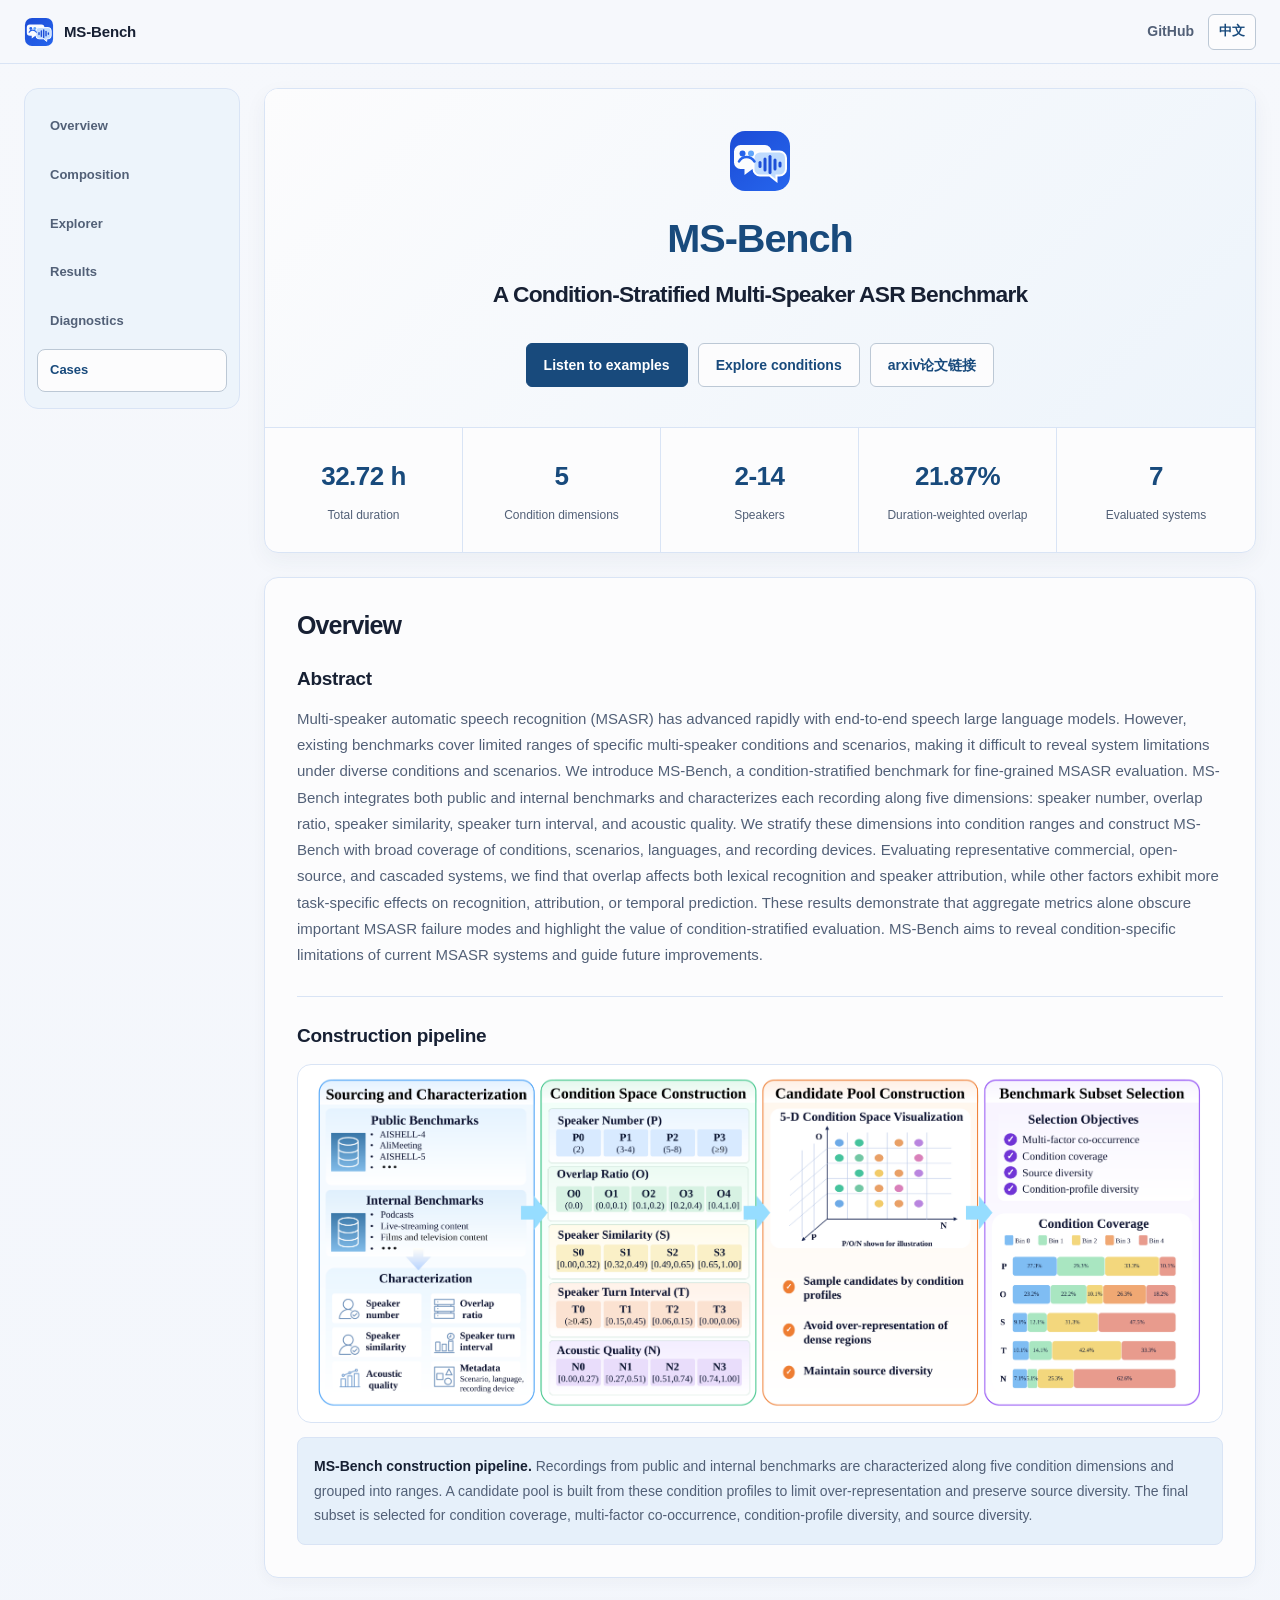
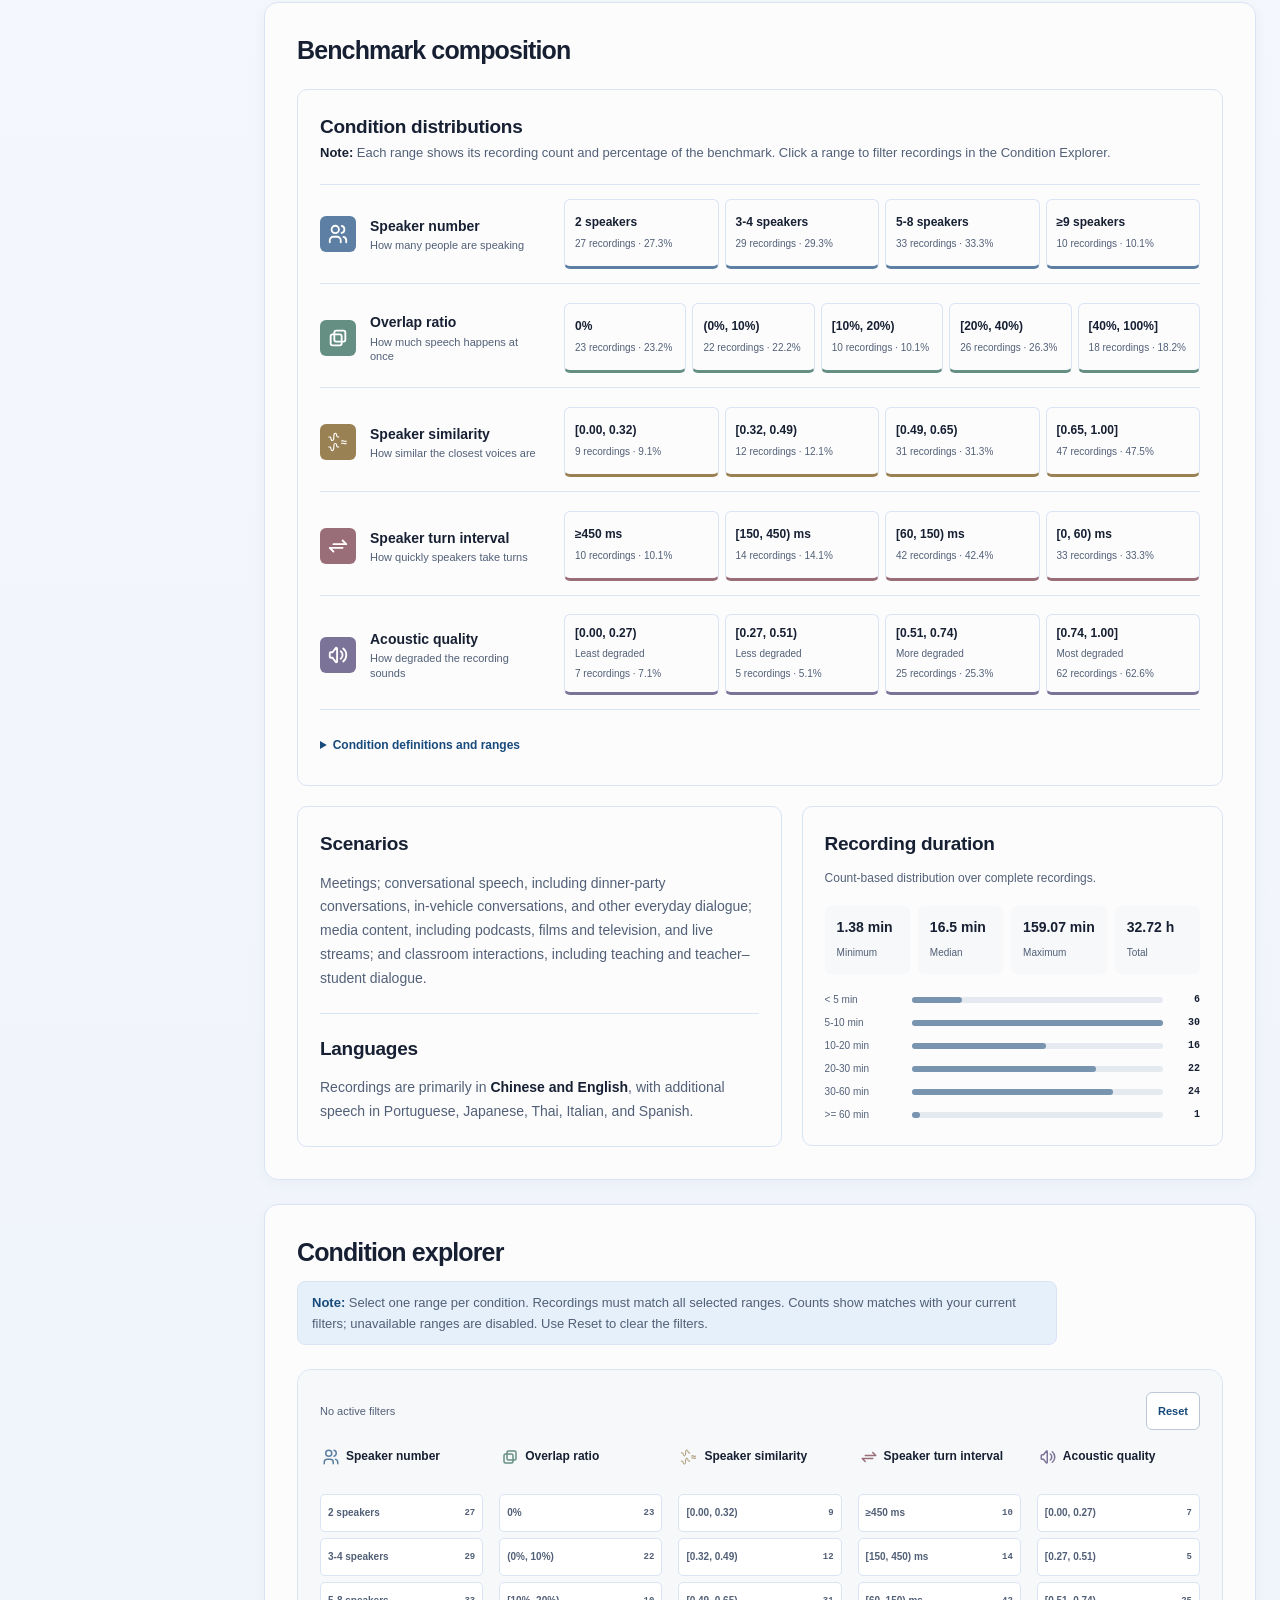
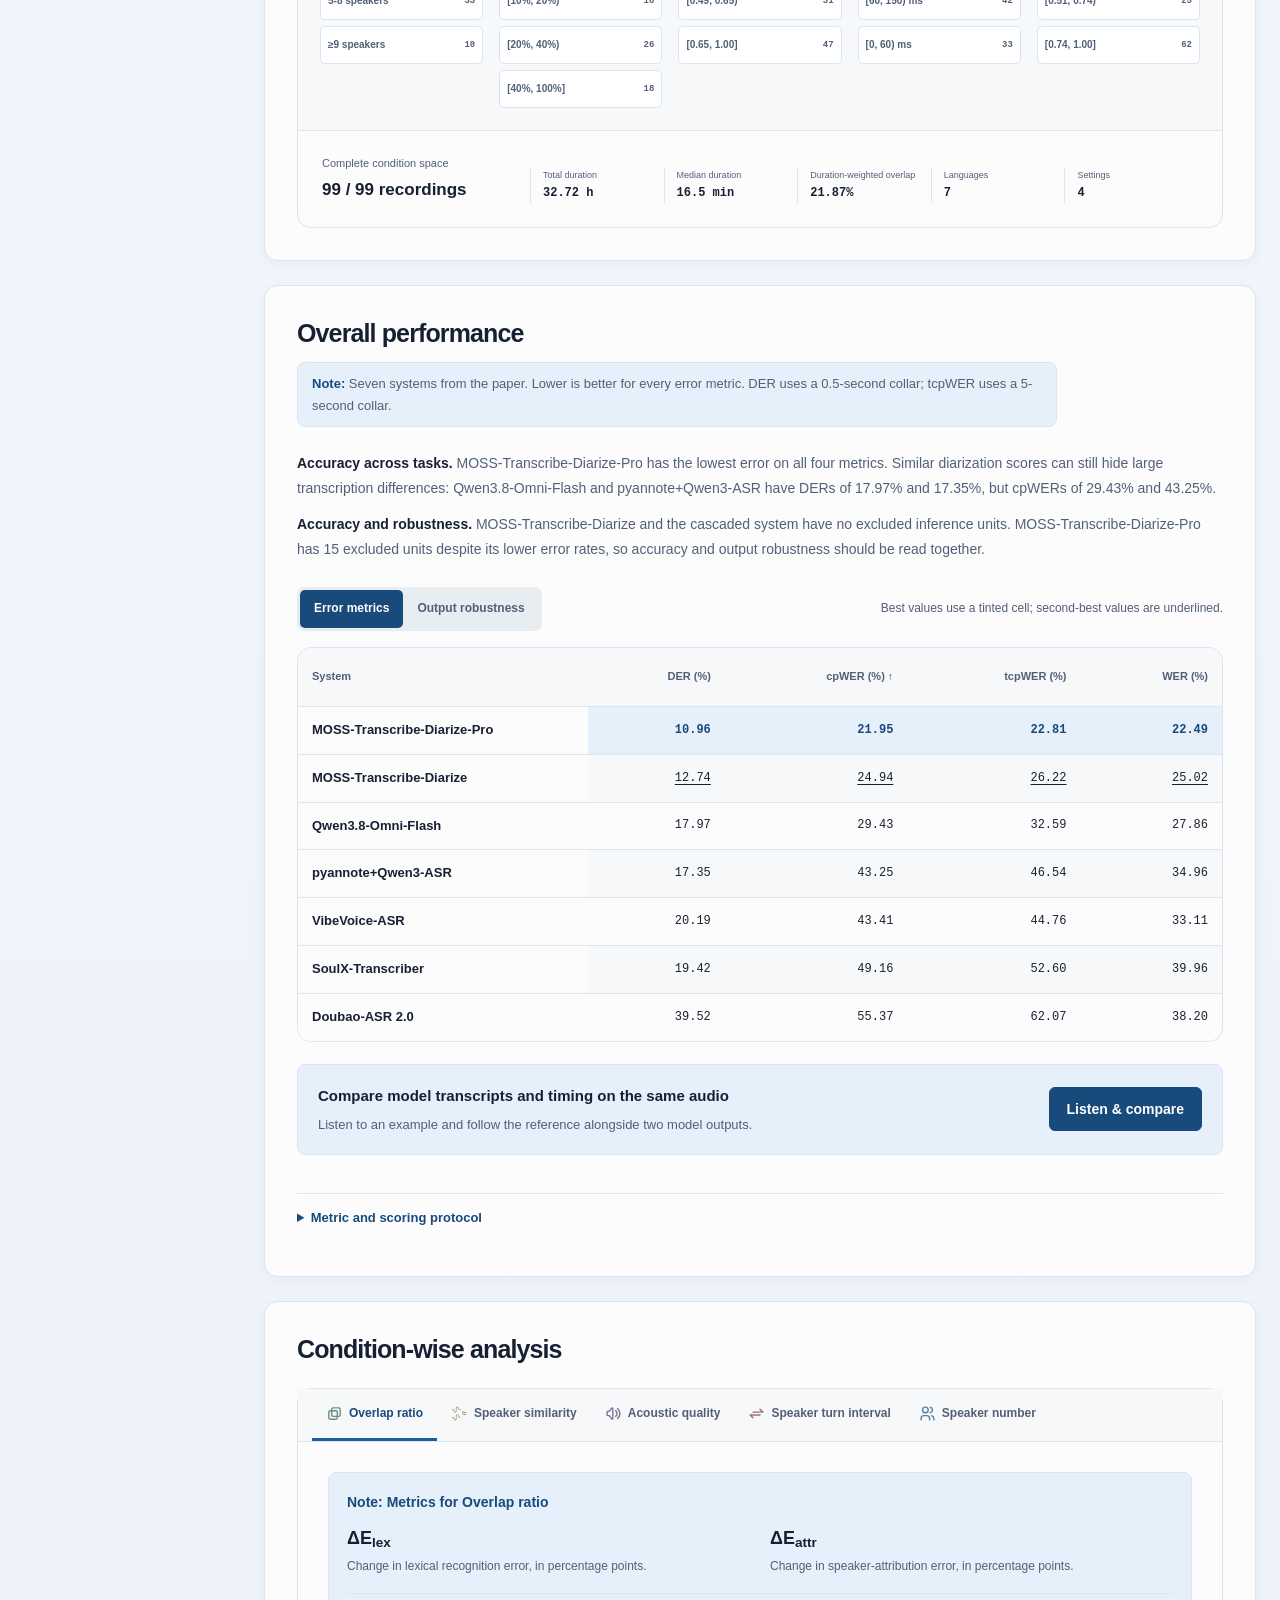
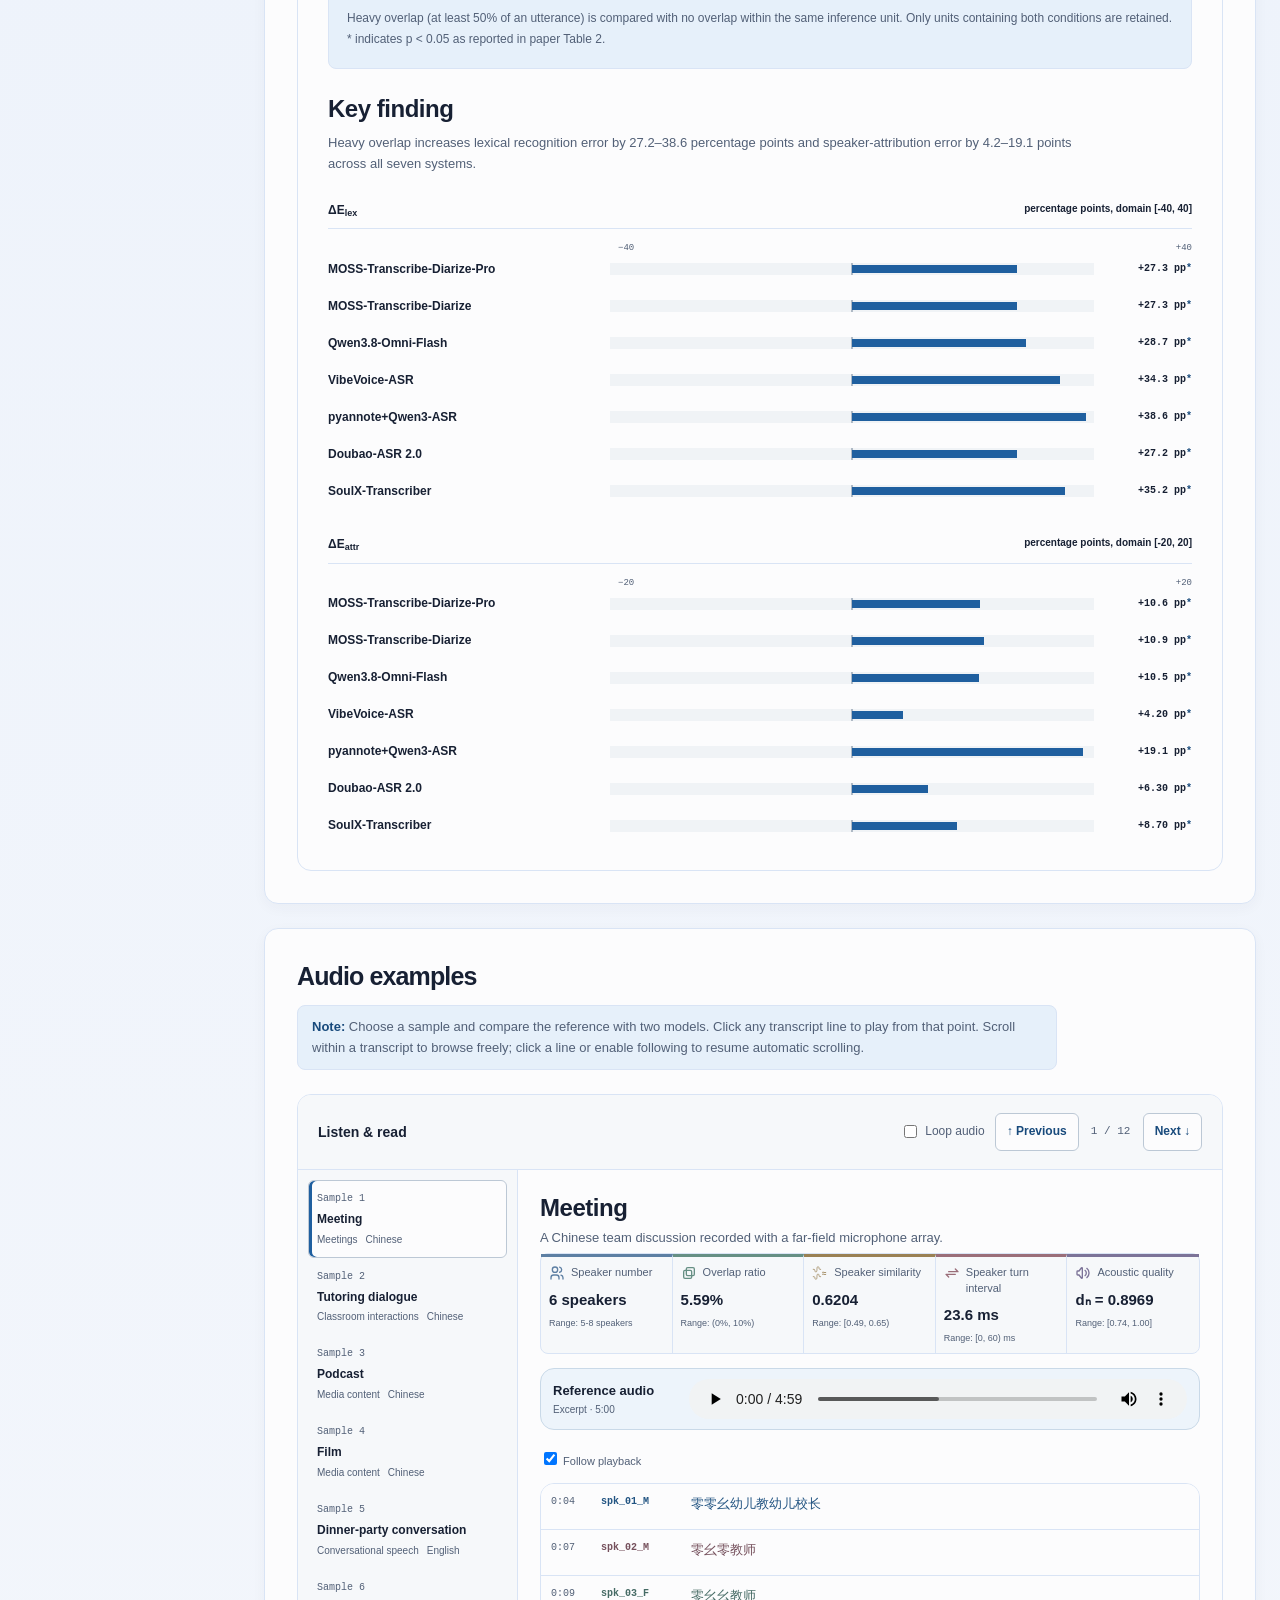
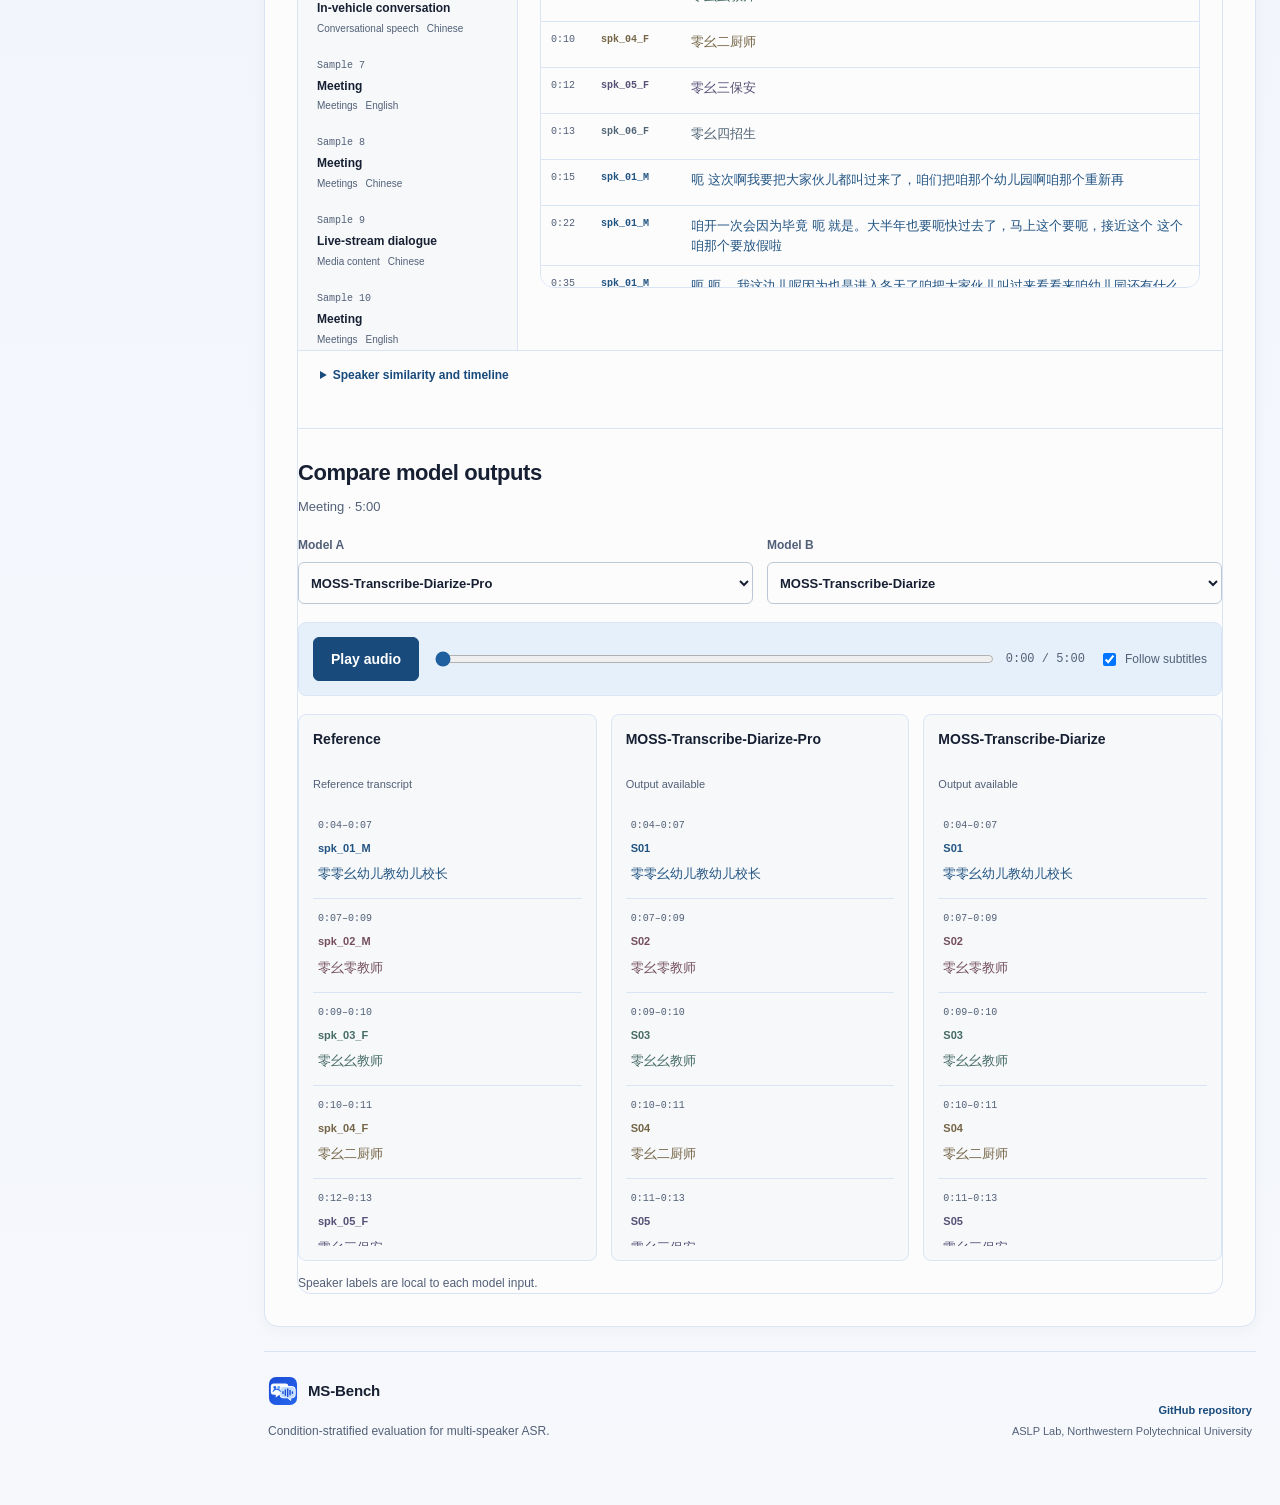
==== commit 4288ab3b: "Use requested arXiv link label in both demo languages" ====
--- a/demo.html
+++ b/demo.html
@@ -47,7 +47,7 @@
             <div class="hero-actions">
               <a class="button button-primary" href="#cases">Listen to examples</a>
               <a class="button button-secondary" href="#explore">Explore conditions</a>
-              <a class="button button-secondary" href="https://arxiv.org/abs/2610.25824">Paper (arXiv)</a>
+              <a class="button button-secondary" href="https://arxiv.org/abs/2610.25824" lang="zh-CN" data-i18n-ignore>arxiv论文链接</a>
             </div>
           </div>
           <div class="stat-strip" aria-label="Benchmark headline statistics">
@@ -208,7 +208,7 @@
   </div>
 
   <noscript><div class="noscript">Interactive charts require JavaScript. You can still download the <a href="benchmark/metadata.jsonl">benchmark metadata</a> and read the <a href="docs/evaluation-protocol.md">evaluation protocol</a>.</div></noscript>
-  <script src="assets/i18n.js?v=20261022-paper-link" defer></script>
+  <script src="assets/i18n.js?v=20261022-arxiv-label" defer></script>
   <script src="assets/app.js?v=20261018-sample-names" defer></script>
 </body>
 </html>
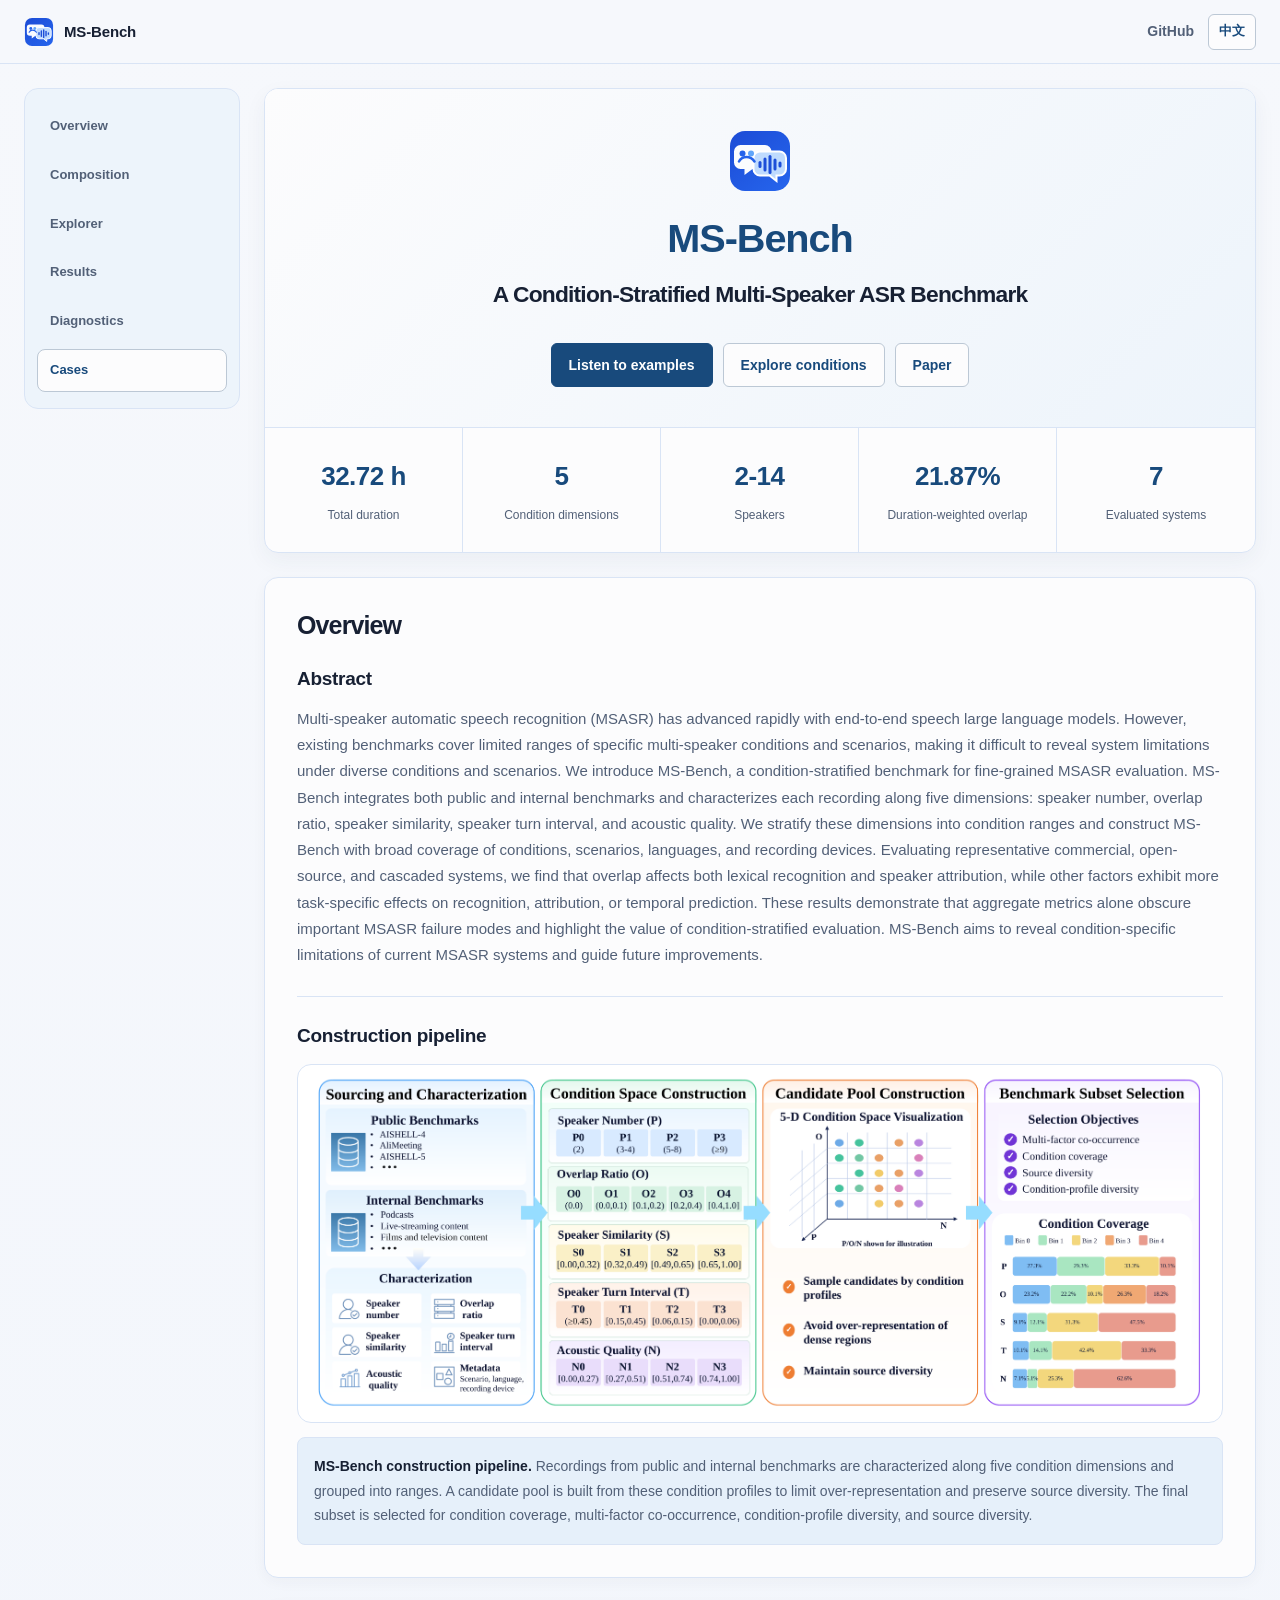
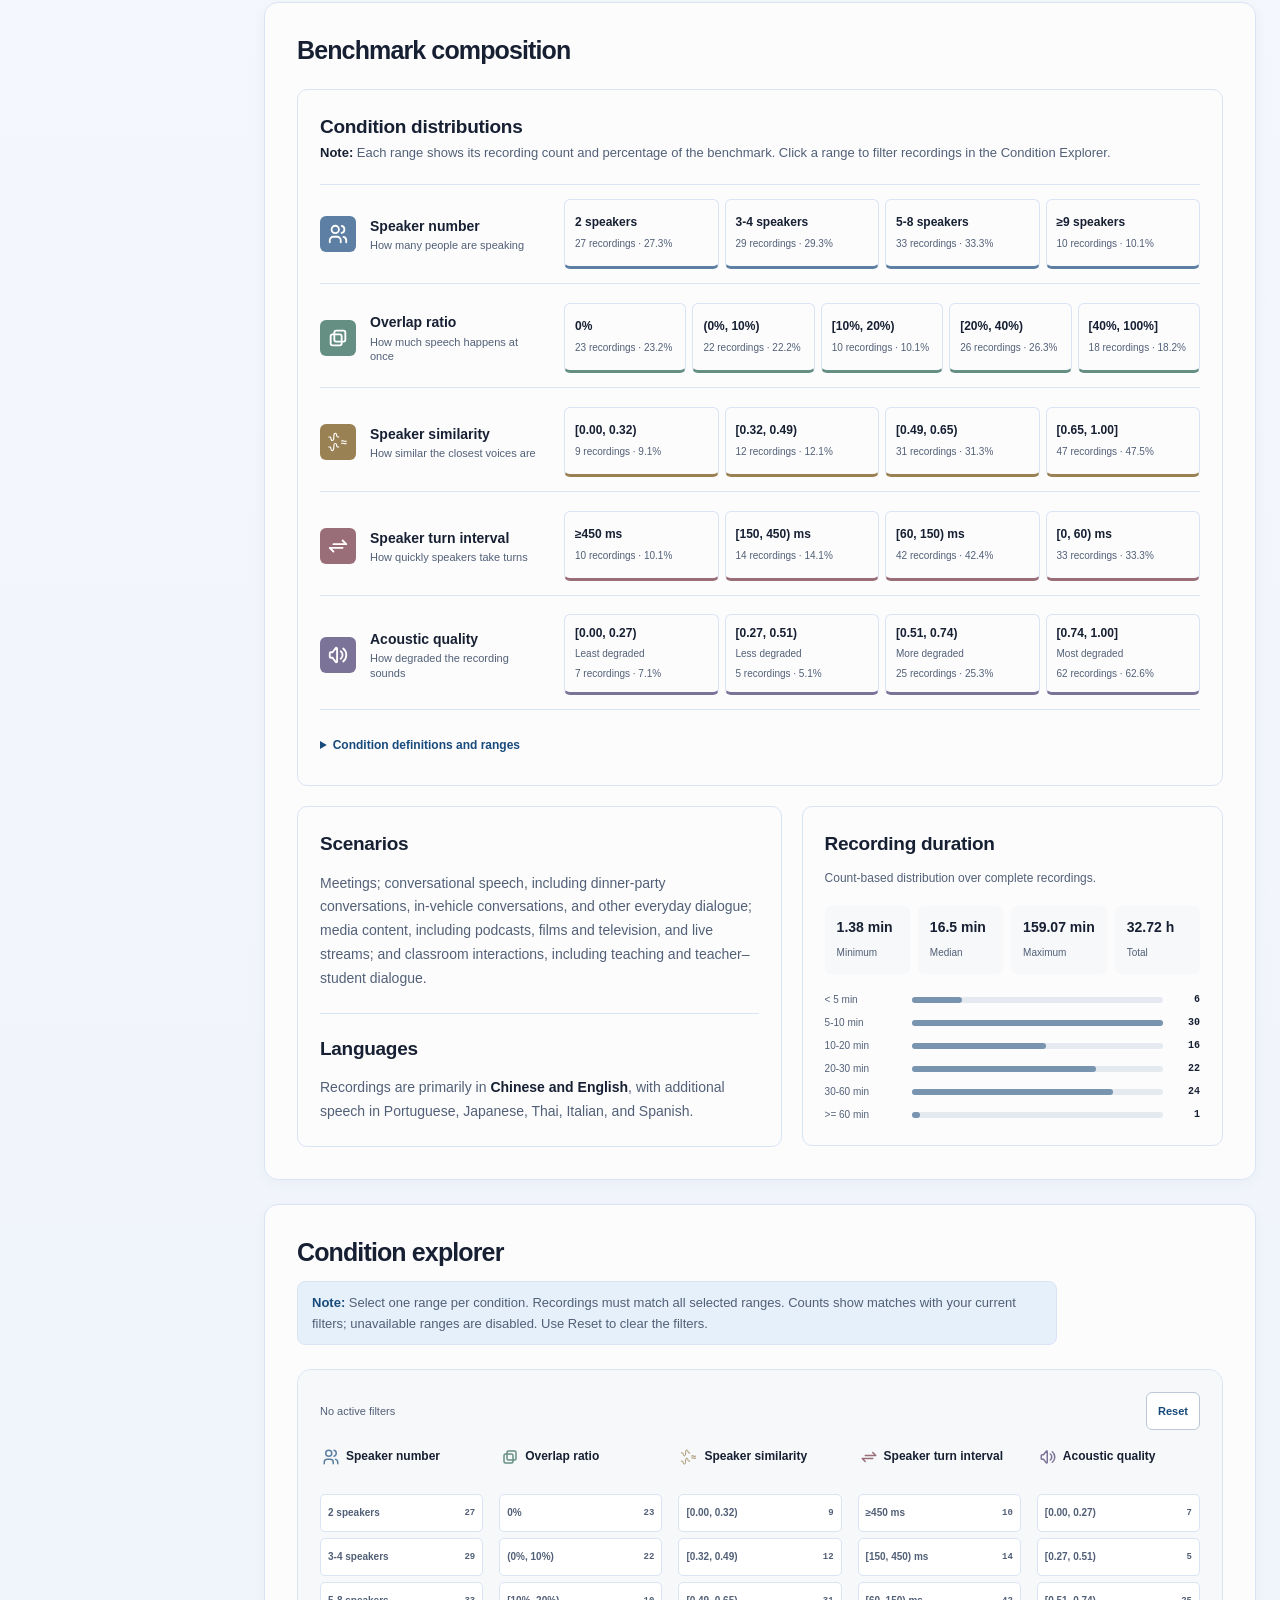
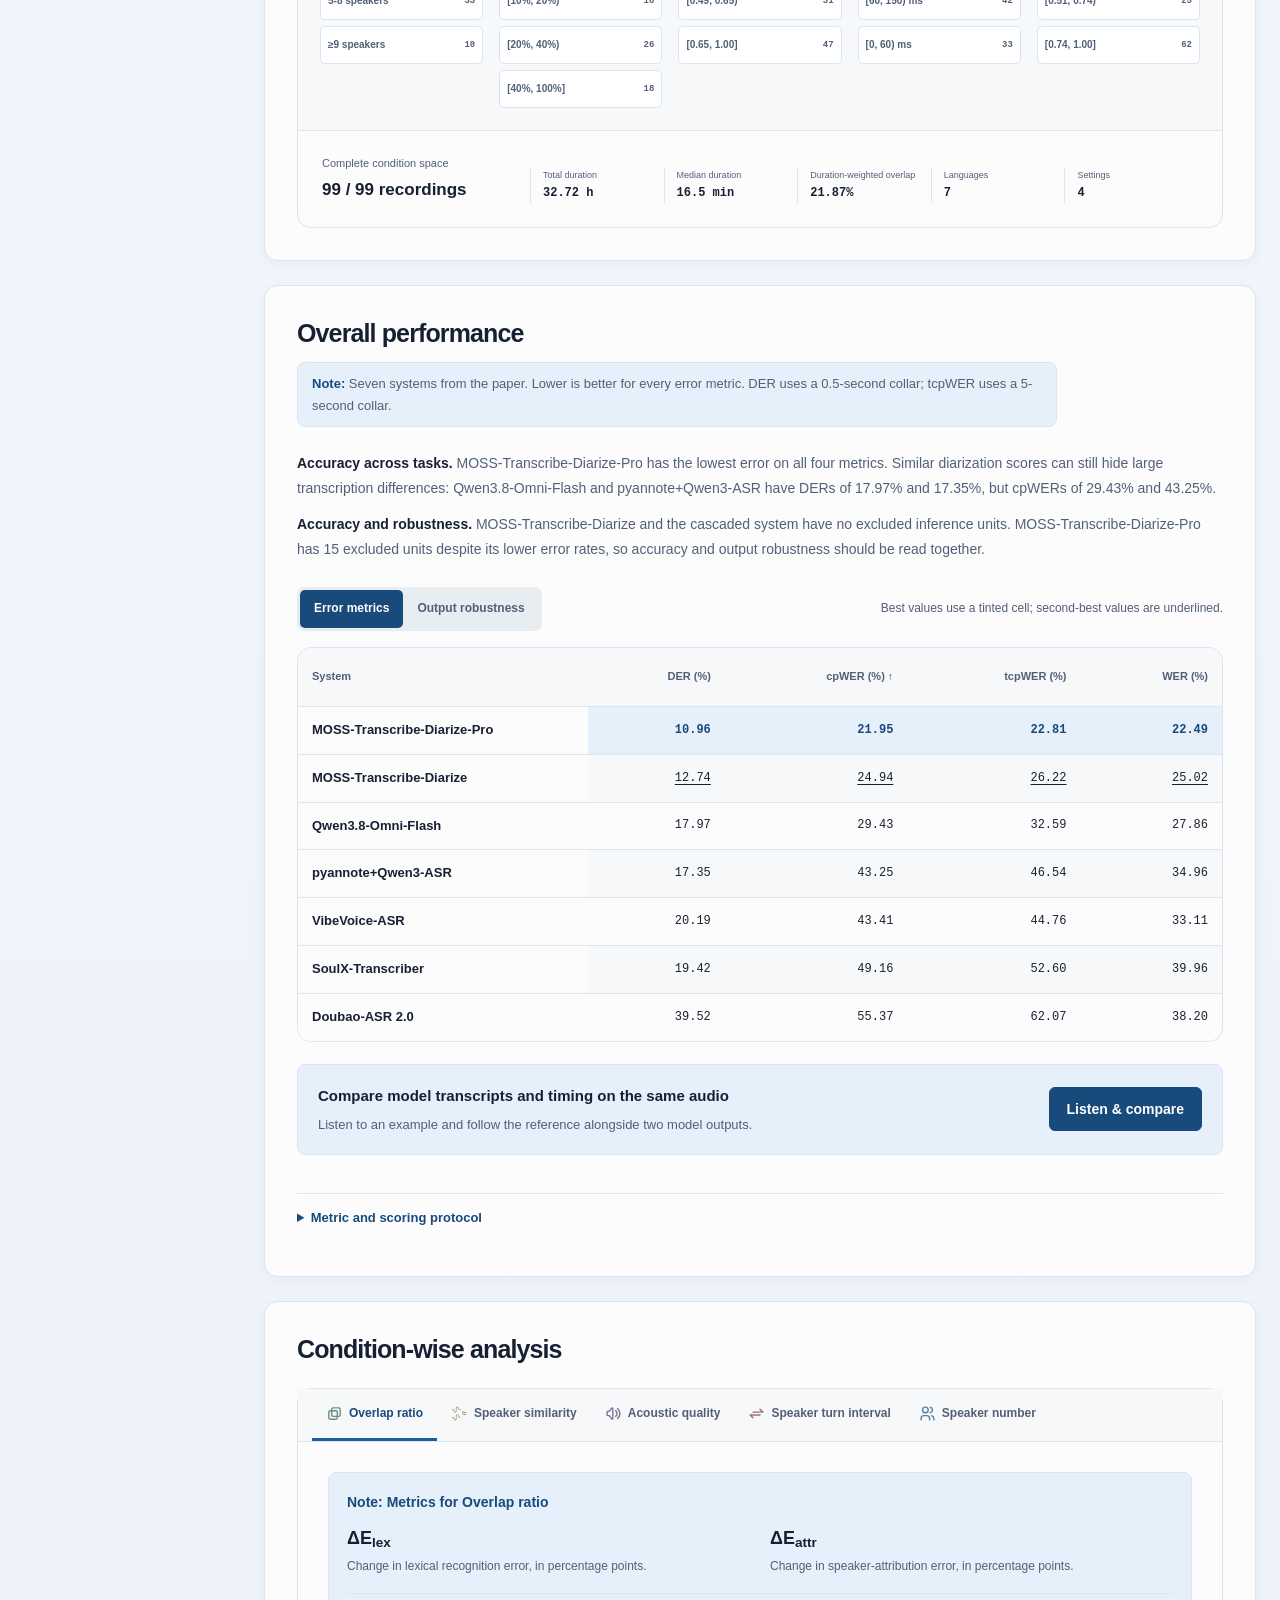
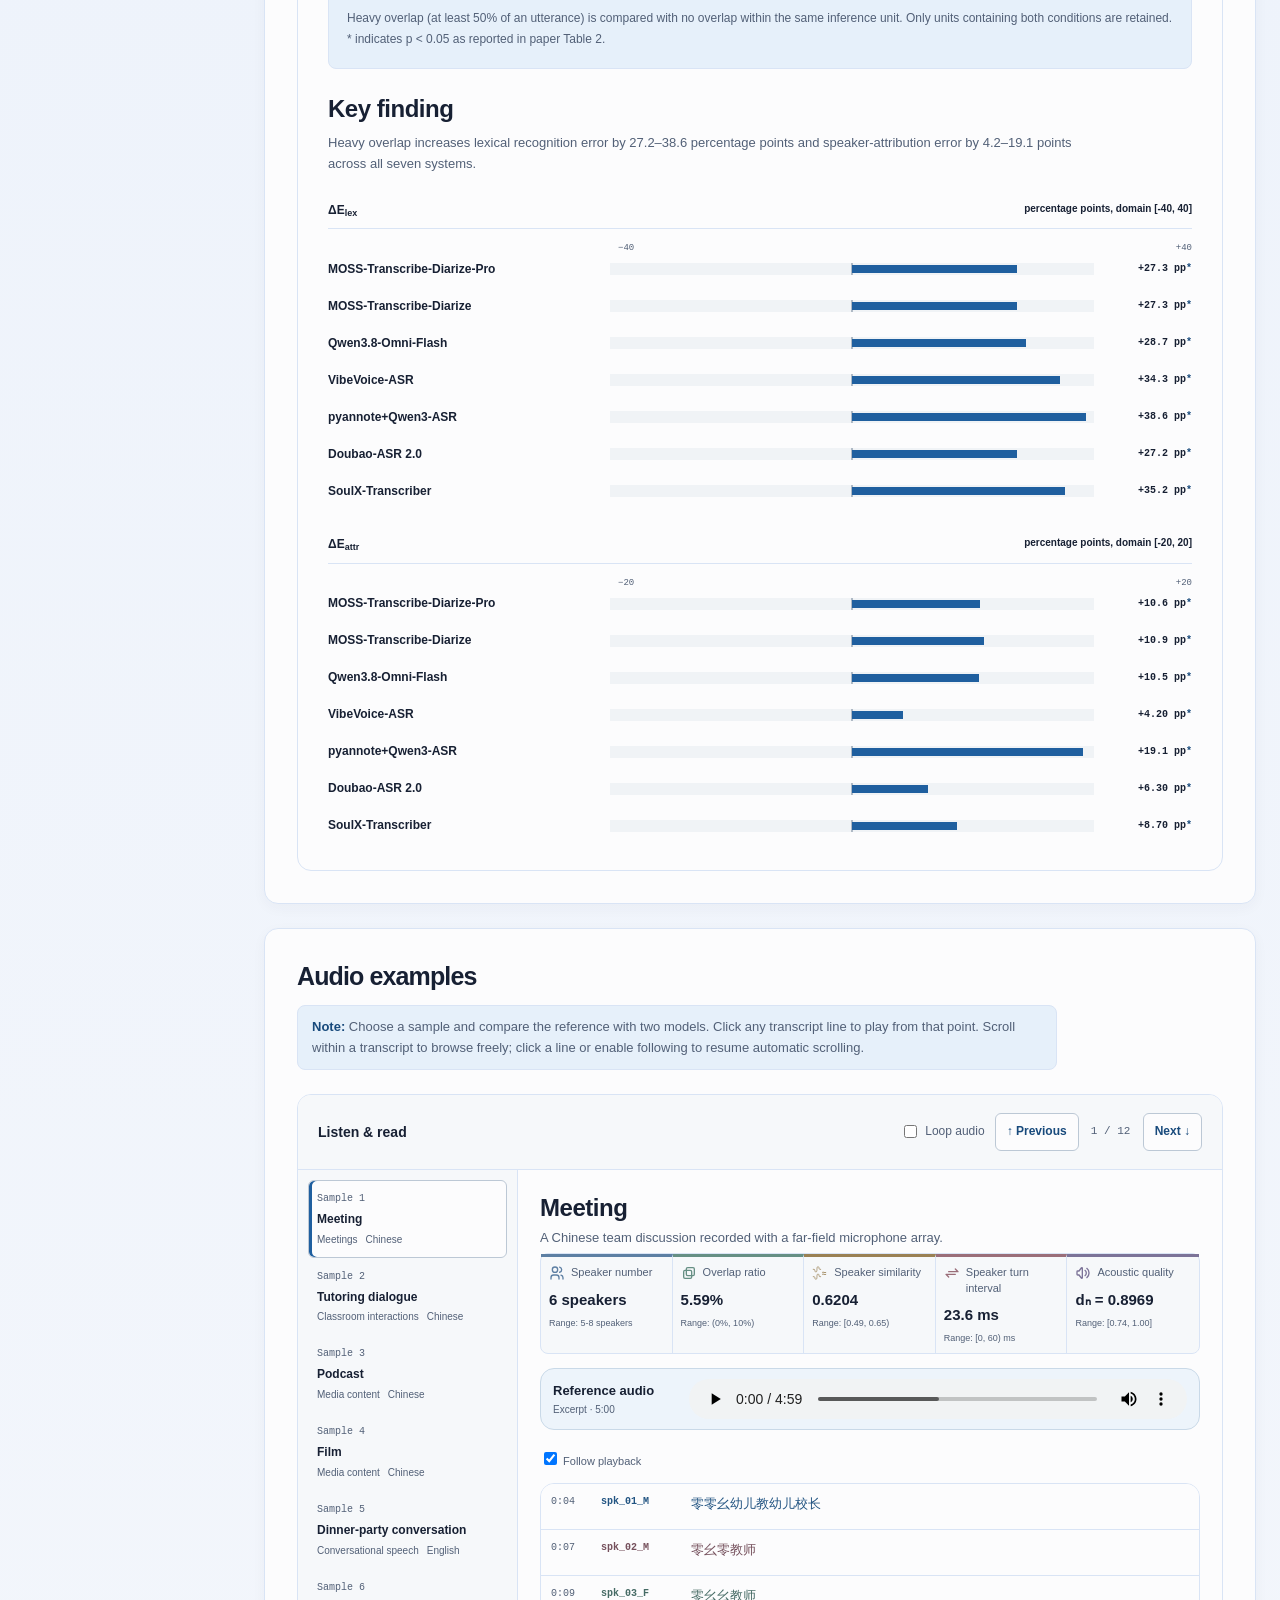
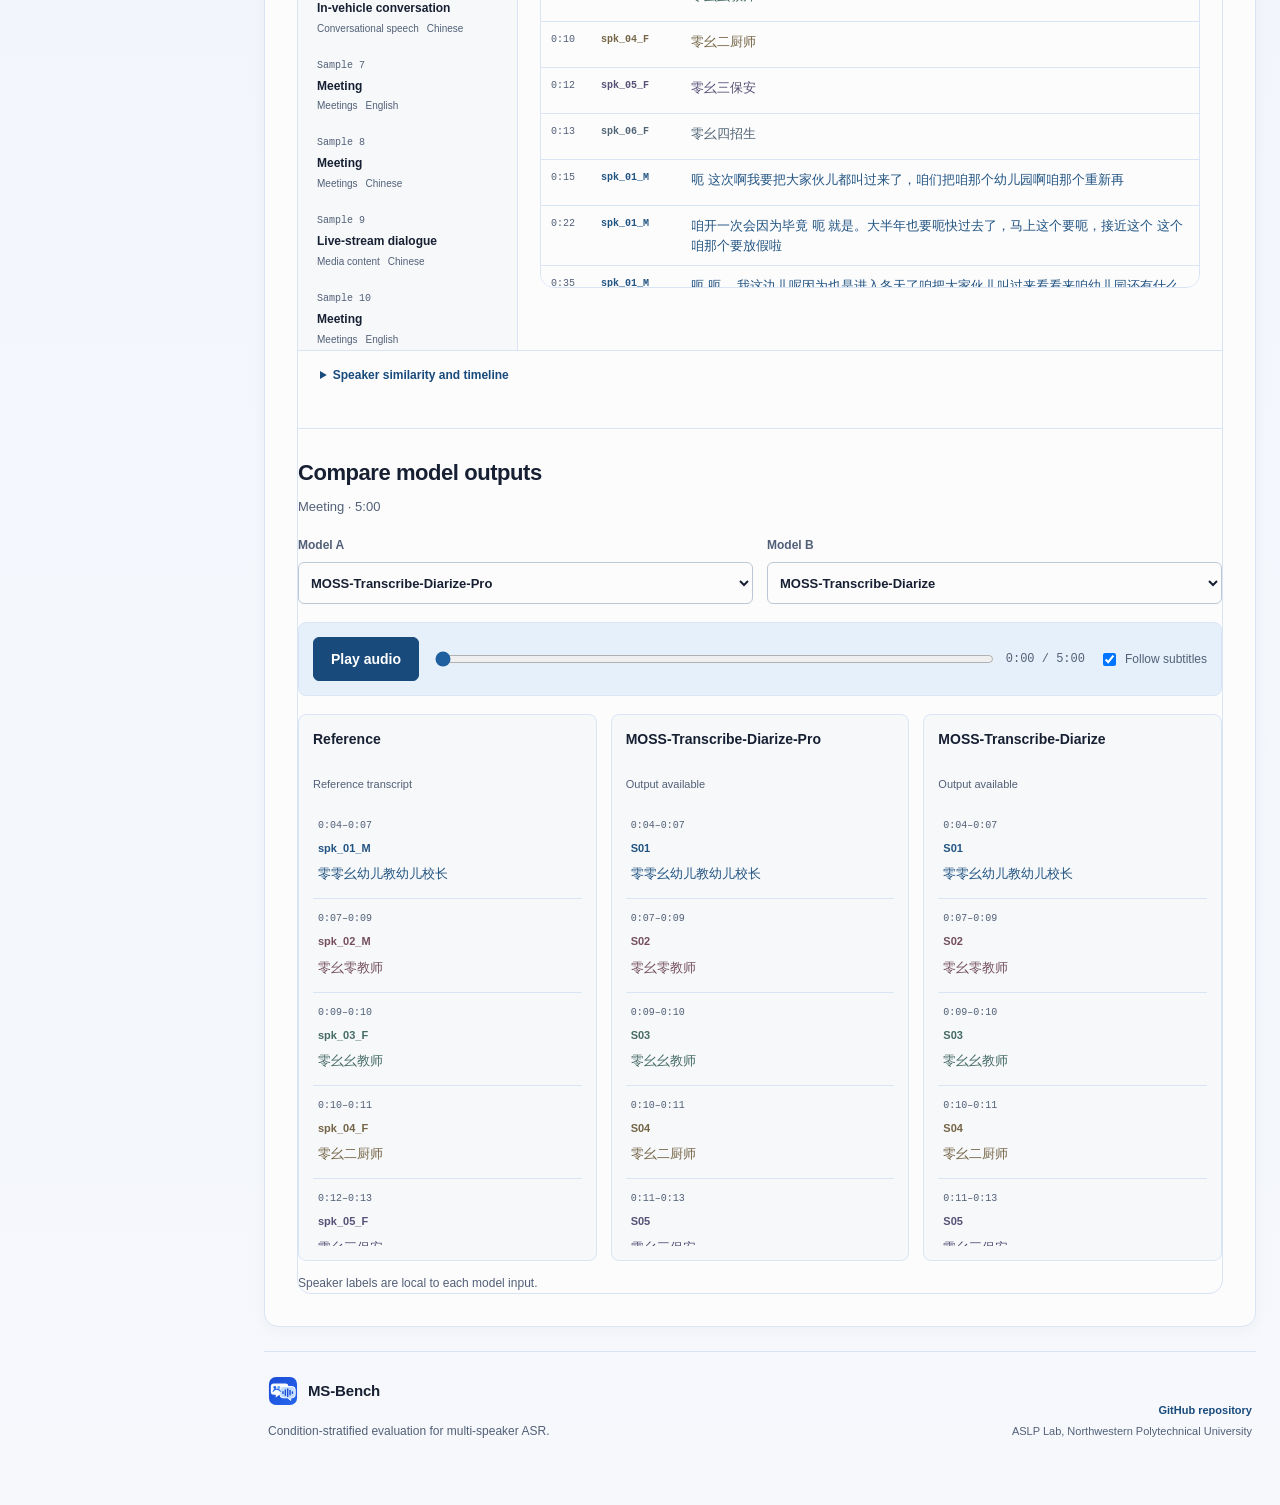
==== commit f978d59f: "Simplify demo paper link label" ====
--- a/demo.html
+++ b/demo.html
@@ -47,7 +47,7 @@
             <div class="hero-actions">
               <a class="button button-primary" href="#cases">Listen to examples</a>
               <a class="button button-secondary" href="#explore">Explore conditions</a>
-              <a class="button button-secondary" href="https://arxiv.org/abs/2610.25824" lang="zh-CN" data-i18n-ignore>arxiv论文链接</a>
+              <a class="button button-secondary" href="https://arxiv.org/abs/2610.25824" lang="en" data-i18n-ignore>Paper</a>
             </div>
           </div>
           <div class="stat-strip" aria-label="Benchmark headline statistics">
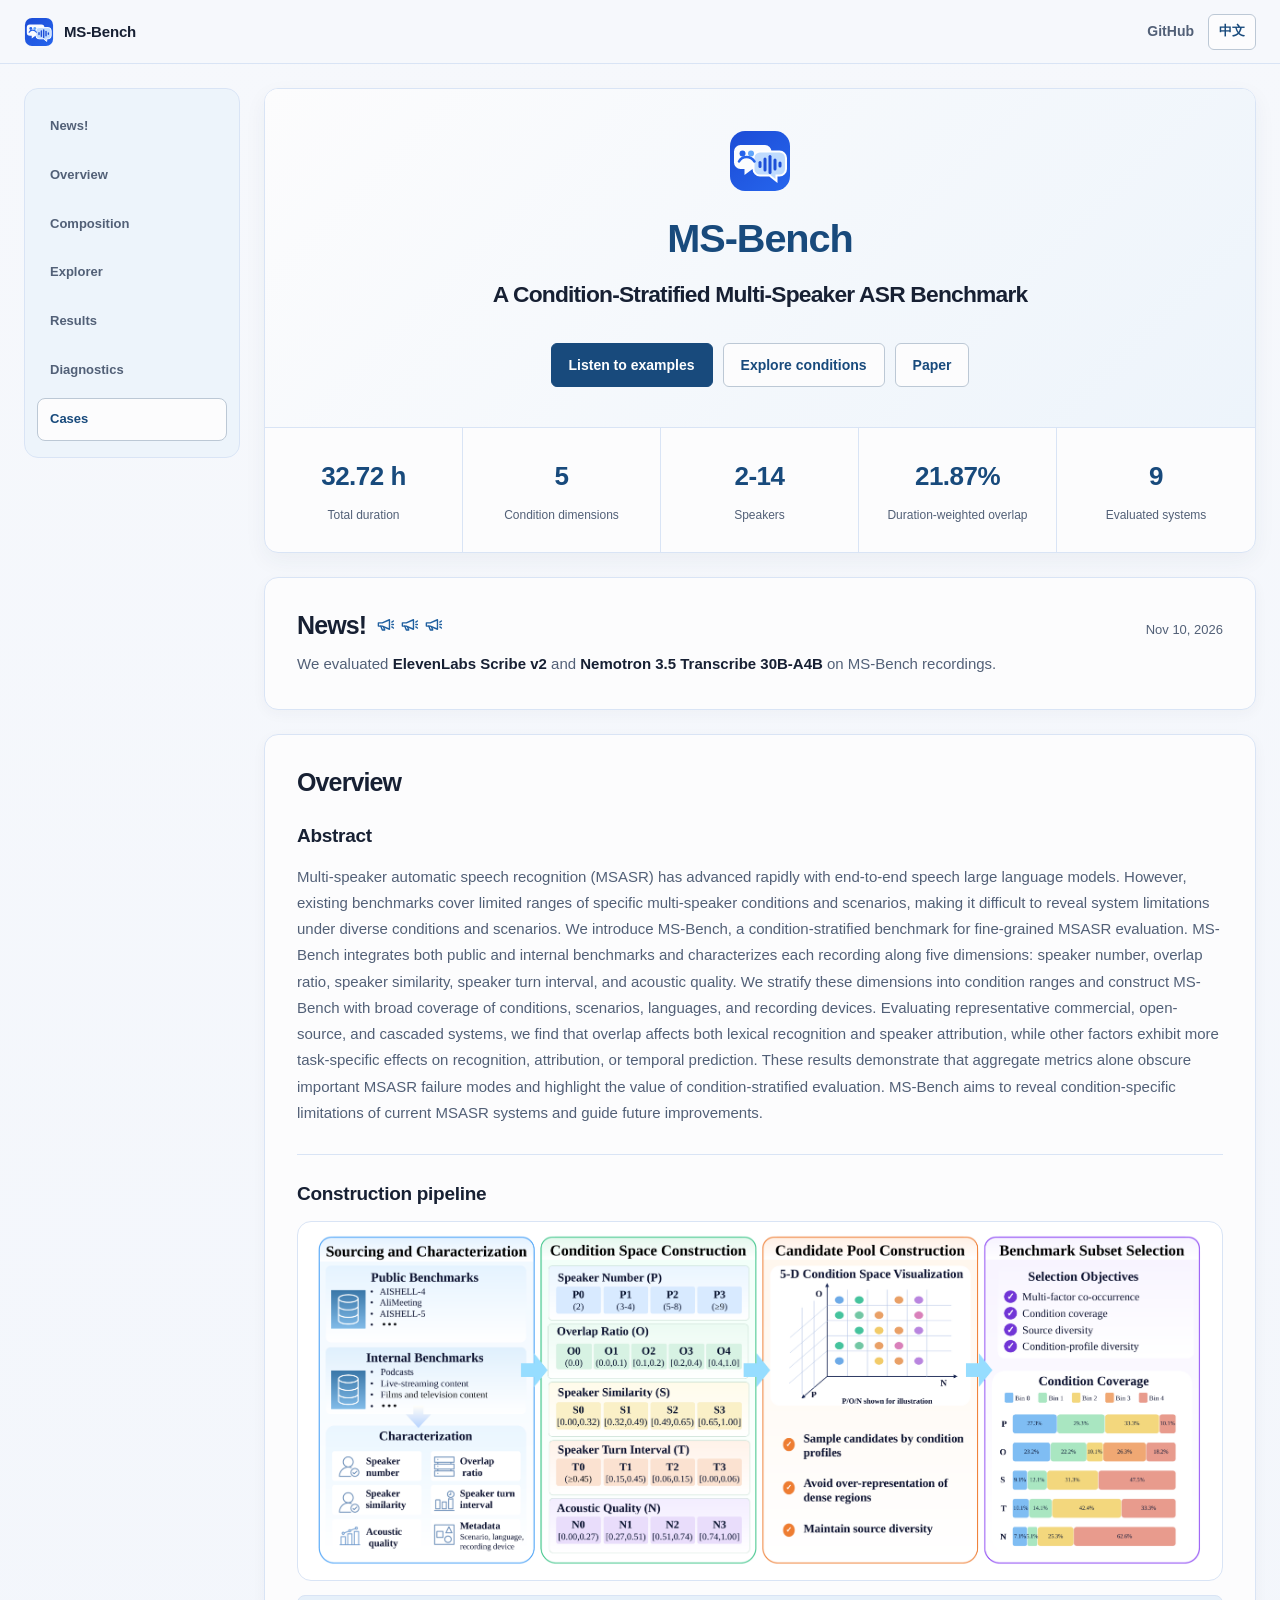
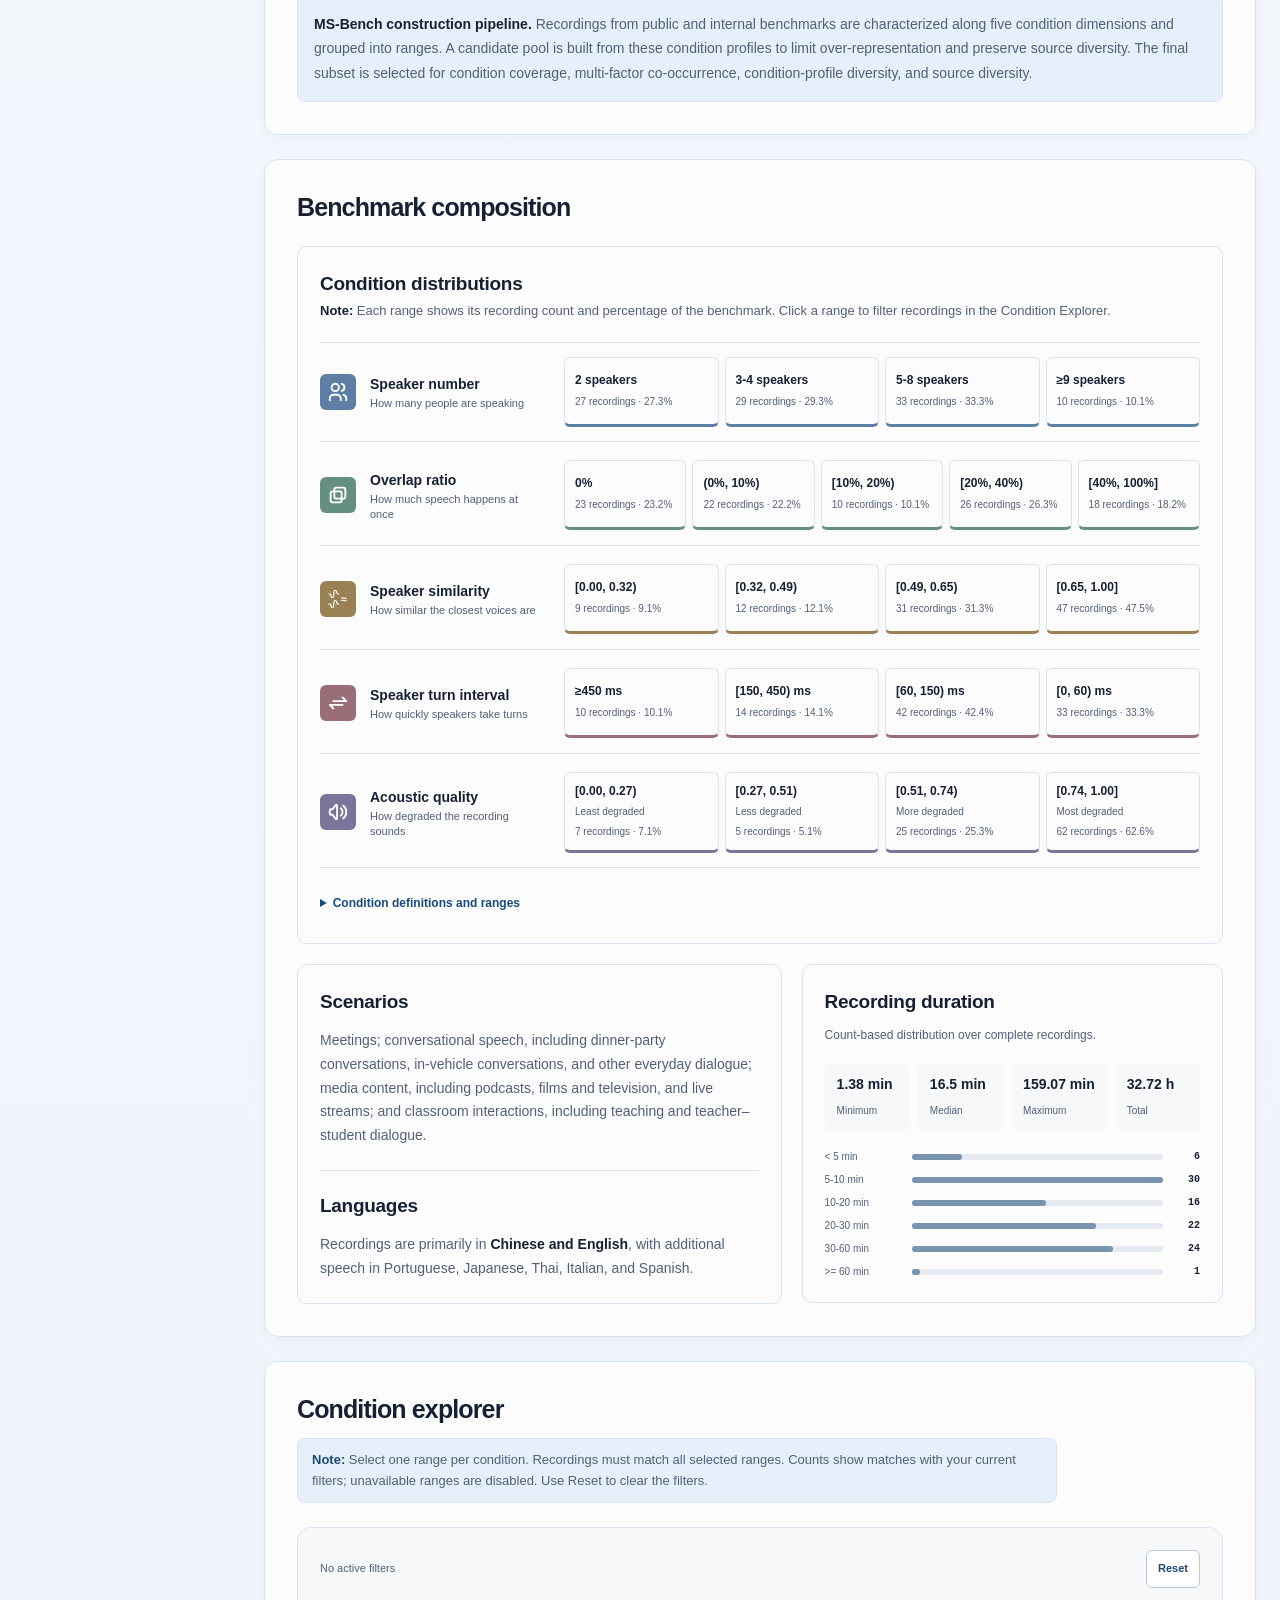
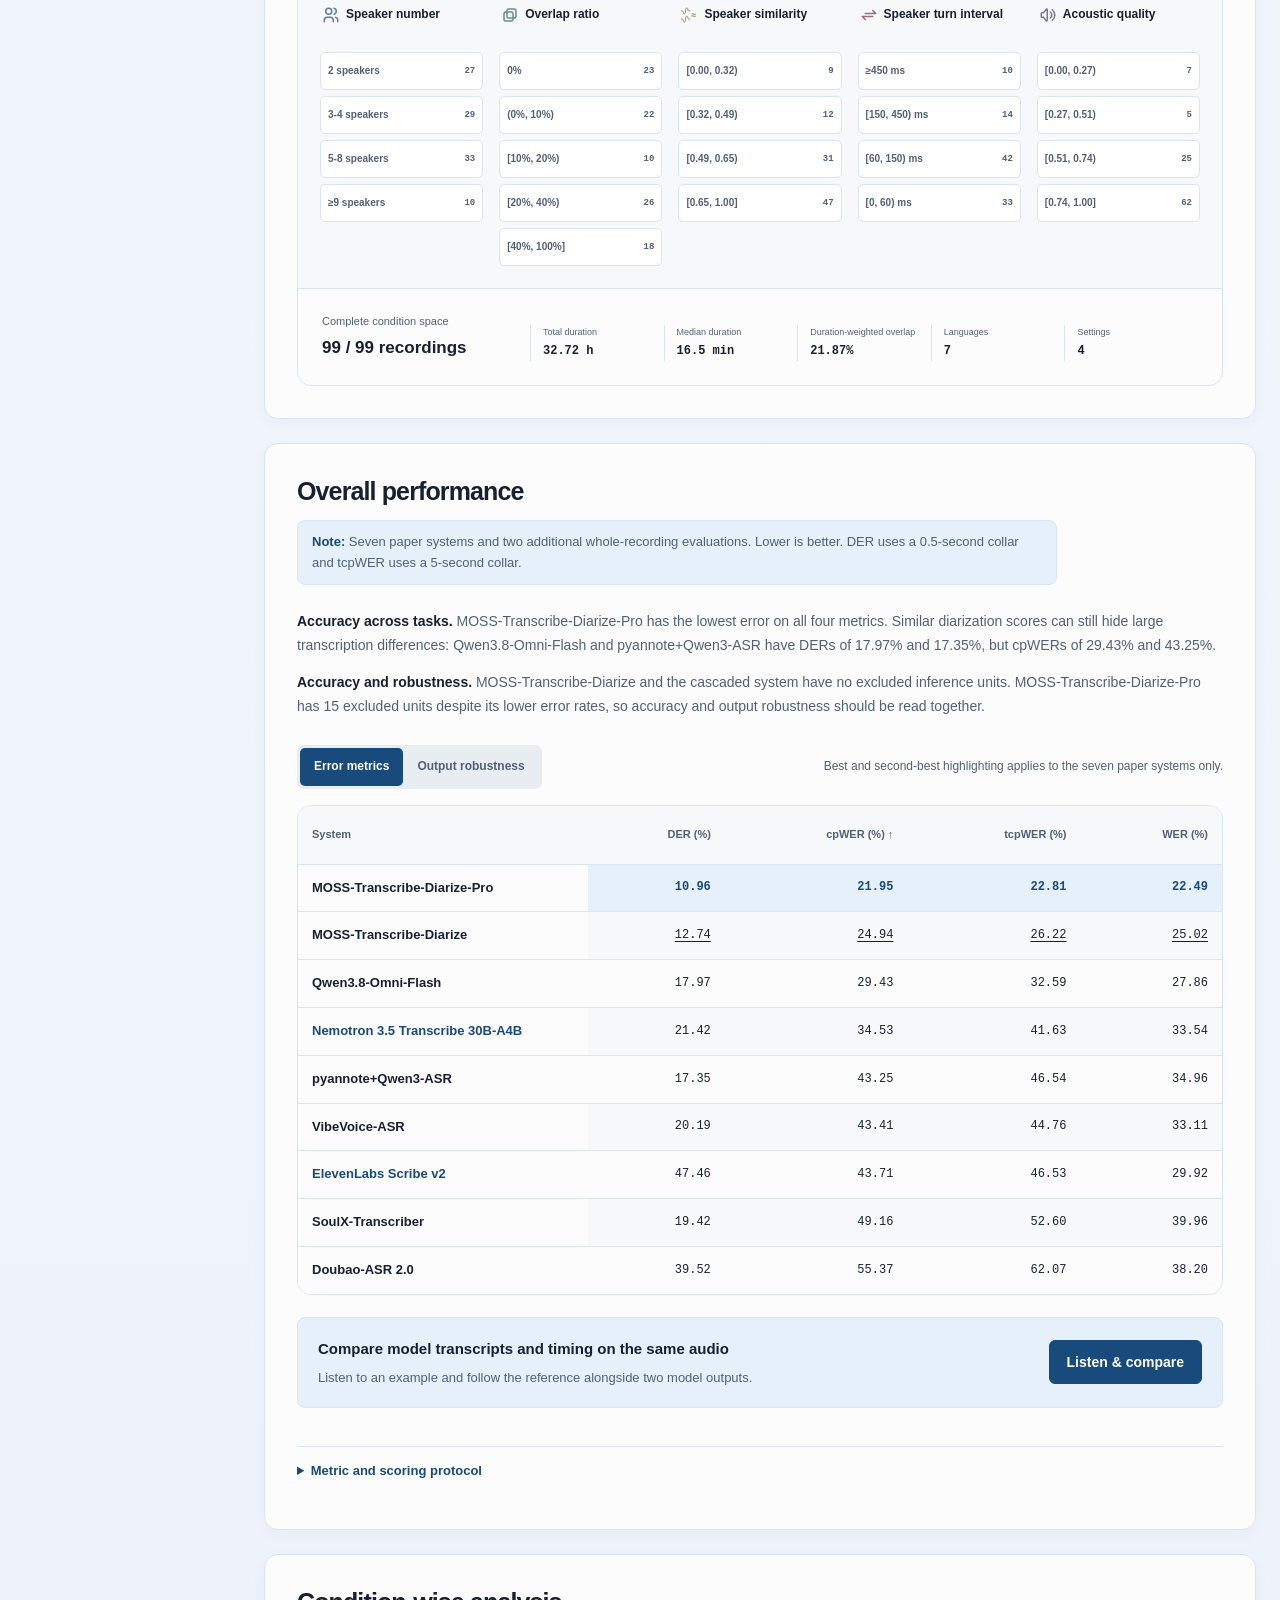
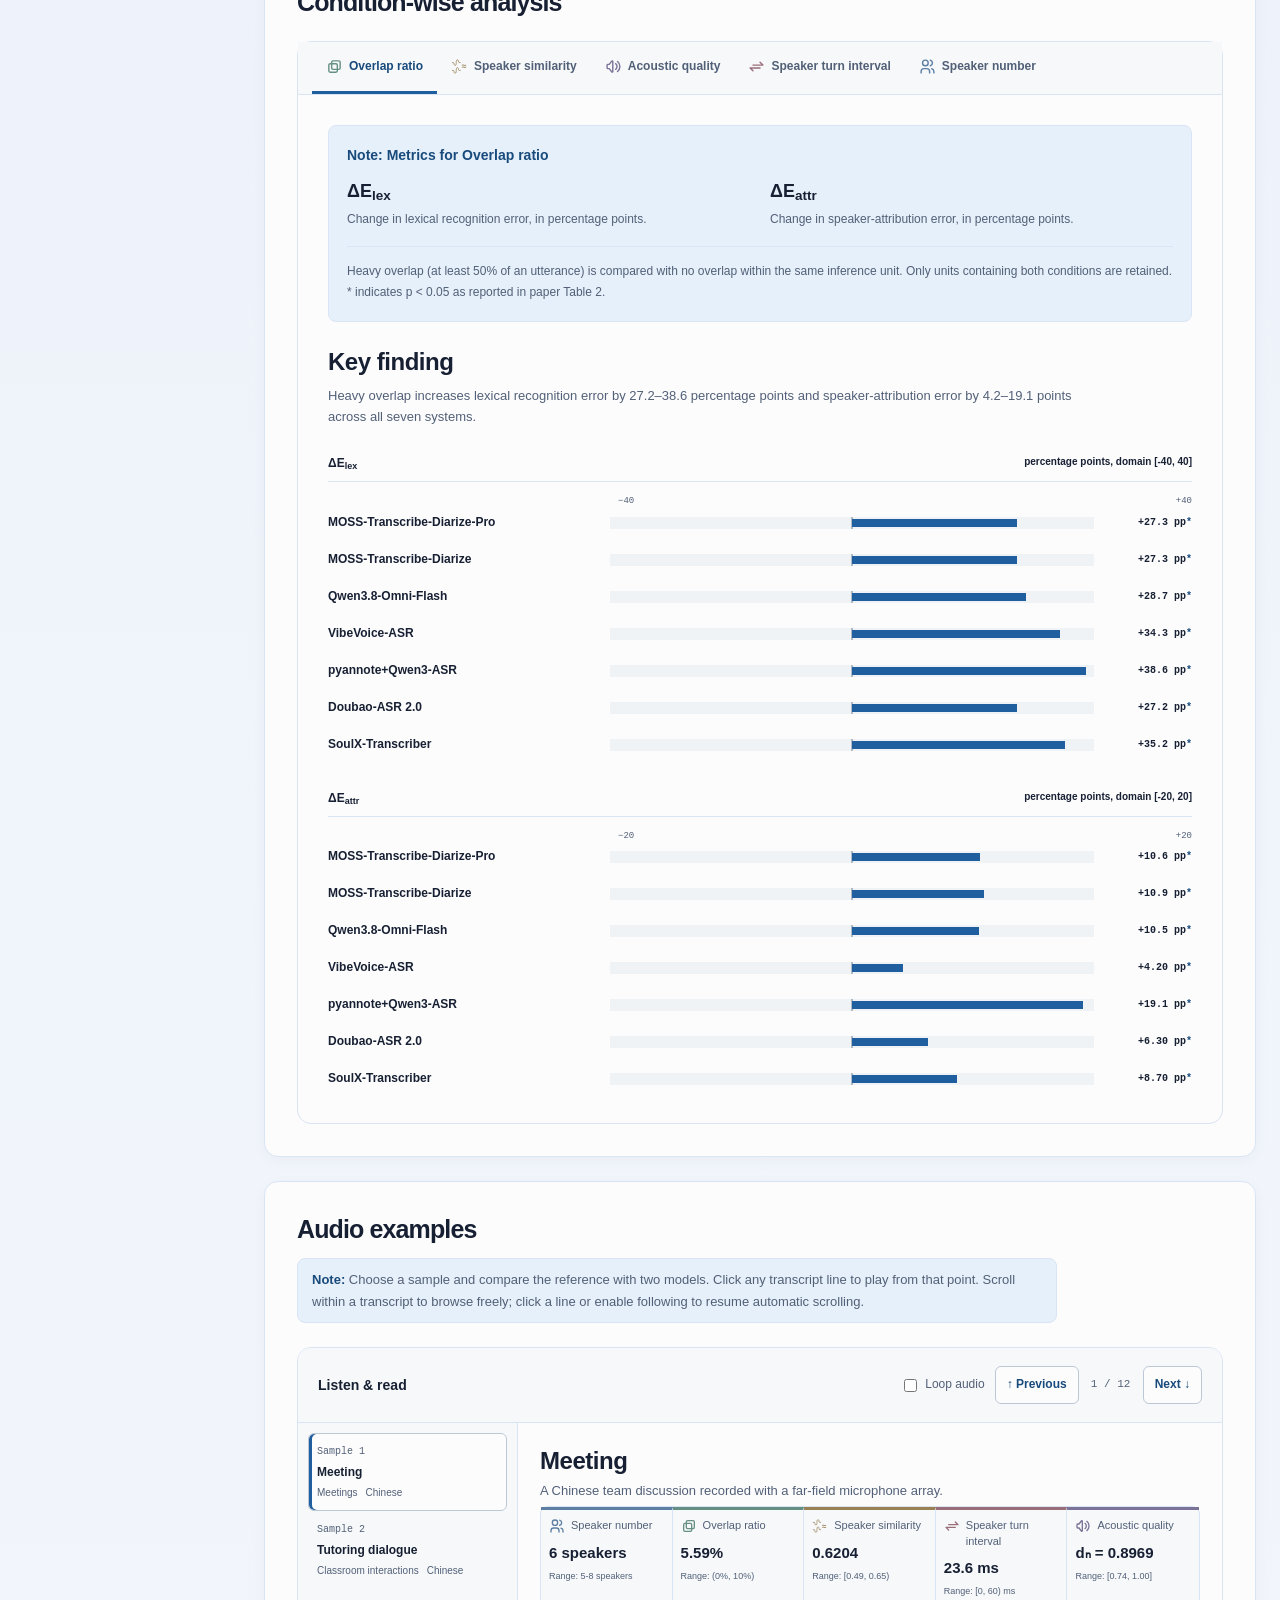
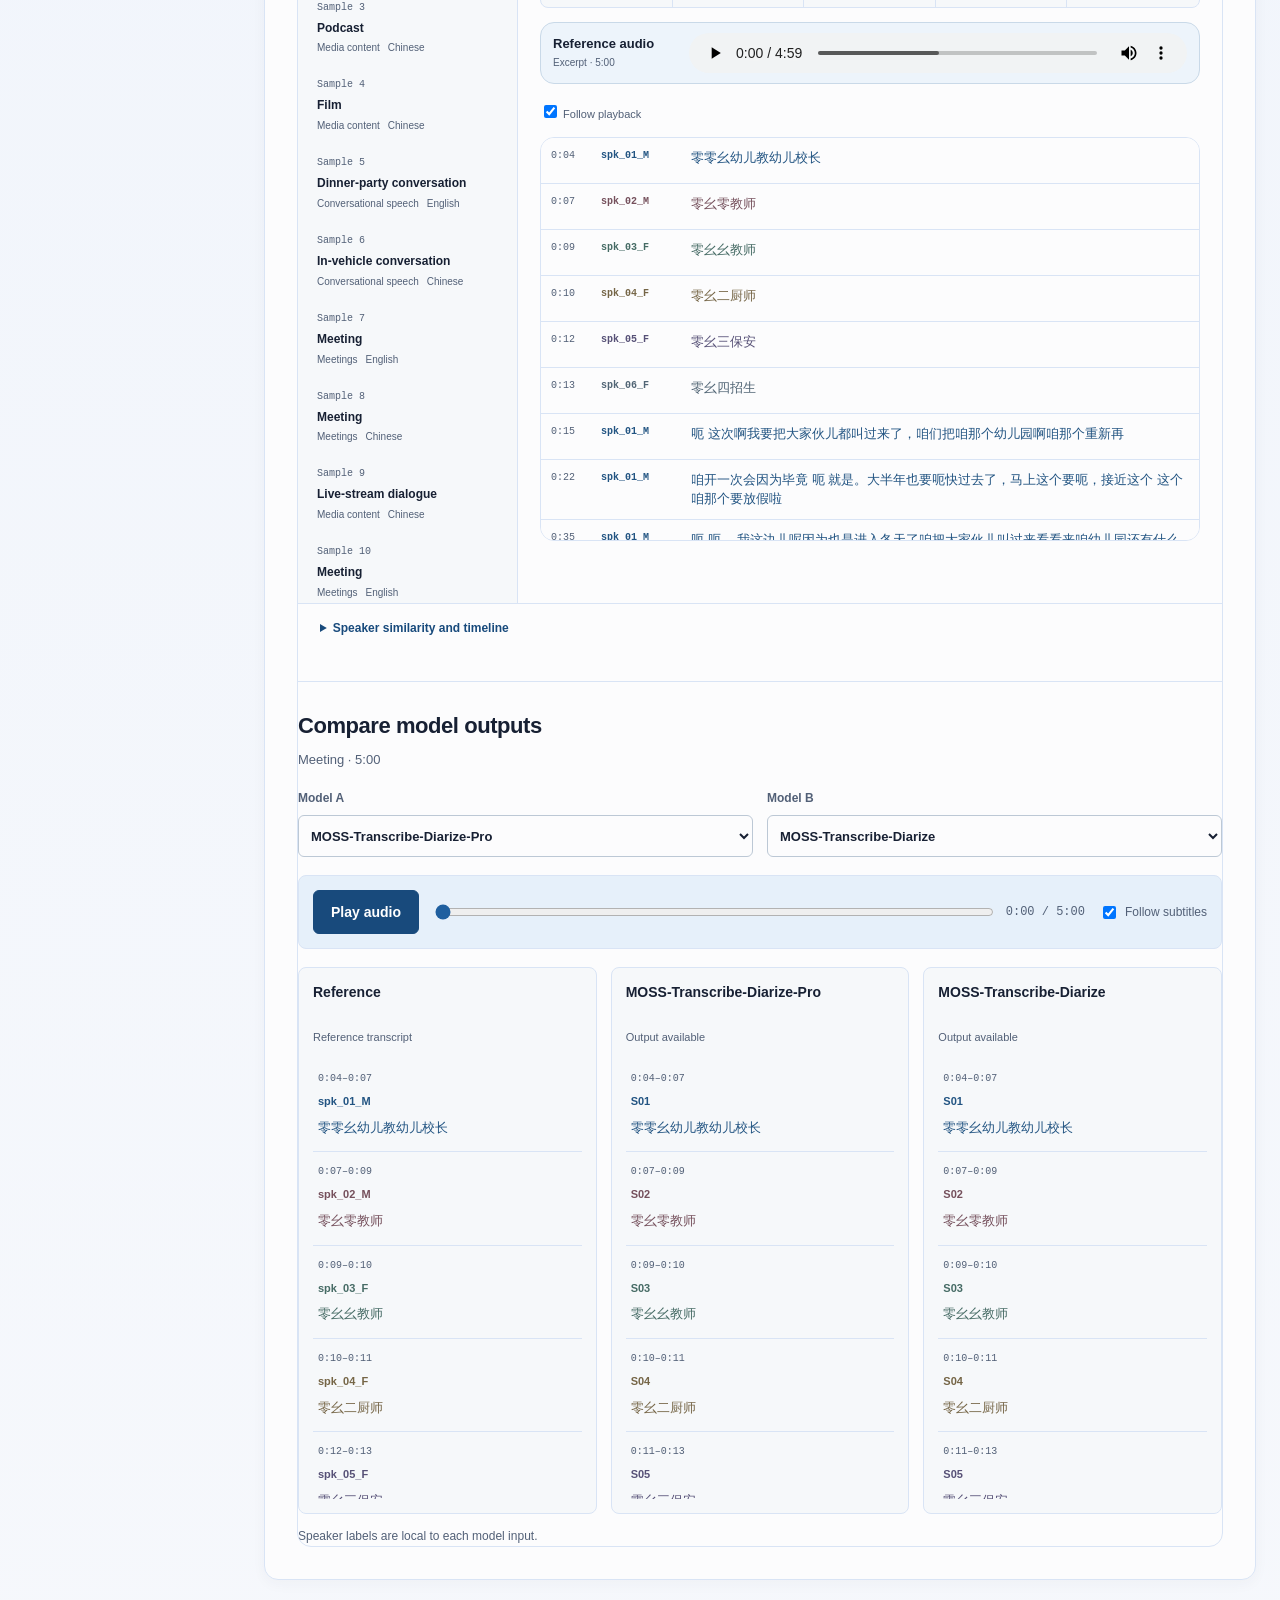
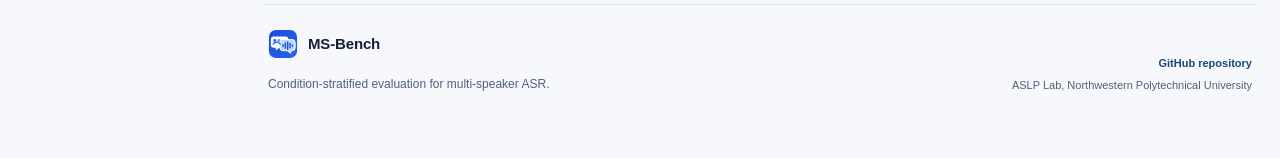
==== commit 5fa58bdf: "Update MS-Bench demo" ====
--- a/demo.html
+++ b/demo.html
@@ -1,214 +1,230 @@
-<!doctype html>
-<html lang="en">
-<head>
-  <meta charset="utf-8">
-  <meta name="viewport" content="width=device-width, initial-scale=1">
-  <meta name="description" content="MS-Bench is a condition-stratified benchmark for fine-grained multi-speaker ASR evaluation.">
-  <meta name="theme-color" content="#f6f8fc">
-  <title>MS-Bench: A Condition-Stratified Multi-Speaker ASR Benchmark</title>
-  <link rel="icon" href="assets/mark.svg?v=20261007-demo-layout" type="image/svg+xml">
-  <link rel="stylesheet" href="assets/style.css?v=20261018-sample-names">
-</head>
-<body>
-  <a class="skip-link" href="#main">Skip to content</a>
-
-  <header class="site-header" data-header>
-    <div class="header-inner">
-      <a class="brand" href="#top" aria-label="MS-Bench home">
-        <img src="assets/mark.svg?v=20261007-demo-layout" alt="" width="32" height="32">
-        <span>MS-Bench</span>
-      </a>
-      <div class="header-actions">
-        <a class="text-link desktop-link" href="https://github.com/ASLP-lab/MS-Bench">GitHub</a>
-        <button class="language-button" type="button" data-language-toggle data-i18n-ignore lang="zh-CN" aria-label="Switch to Chinese">中文</button>
-        <button class="menu-button" type="button" data-menu-button aria-expanded="false" aria-controls="site-nav">Sections</button>
-      </div>
-    </div>
-  </header>
-
-  <div class="page-frame">
-    <aside class="side-nav" id="site-nav" data-menu aria-label="Section navigation">
-      <nav>
-        <a href="#introduction">Overview</a>
-        <a href="#overview">Composition</a>
-        <a href="#explore">Explorer</a>
-        <a href="#leaderboard">Results</a>
-        <a href="#diagnostics">Diagnostics</a>
-        <a href="#cases">Cases</a>
-      </nav>
-    </aside>
-
-    <div class="paper-shell">
-      <main id="main">
-        <section class="hero" id="top">
-          <div class="hero-copy">
-            <img class="hero-logo" src="assets/mark.svg?v=20261007-demo-layout" alt="" width="104" height="104">
-            <h1><strong>MS-Bench</strong><span>A Condition-Stratified Multi-Speaker ASR Benchmark</span></h1>
-            <div class="hero-actions">
-              <a class="button button-primary" href="#cases">Listen to examples</a>
-              <a class="button button-secondary" href="#explore">Explore conditions</a>
-              <a class="button button-secondary" href="https://arxiv.org/abs/2610.25824" lang="en" data-i18n-ignore>Paper</a>
-            </div>
-          </div>
-          <div class="stat-strip" aria-label="Benchmark headline statistics">
-            <div><strong>32.72 h</strong><span>Total duration</span></div>
-            <div><strong>5</strong><span>Condition dimensions</span></div>
-            <div><strong>2-14</strong><span>Speakers</span></div>
-            <div><strong>21.87%</strong><span>Duration-weighted overlap</span></div>
-            <div><strong>7</strong><span>Evaluated systems</span></div>
-          </div>
-        </section>
-
-        <section class="benchmark-introduction section-pad" id="introduction">
-          <header class="section-head"><h2>Overview</h2></header>
-          <article class="paper-abstract">
-            <h3>Abstract</h3>
-            <p>Multi-speaker automatic speech recognition (MSASR) has advanced rapidly with end-to-end speech large language models. However, existing benchmarks cover limited ranges of specific multi-speaker conditions and scenarios, making it difficult to reveal system limitations under diverse conditions and scenarios. We introduce MS-Bench, a condition-stratified benchmark for fine-grained MSASR evaluation. MS-Bench integrates both public and internal benchmarks and characterizes each recording along five dimensions: speaker number, overlap ratio, speaker similarity, speaker turn interval, and acoustic quality. We stratify these dimensions into condition ranges and construct MS-Bench with broad coverage of conditions, scenarios, languages, and recording devices. Evaluating representative commercial, open-source, and cascaded systems, we find that overlap affects both lexical recognition and speaker attribution, while other factors exhibit more task-specific effects on recognition, attribution, or temporal prediction. These results demonstrate that aggregate metrics alone obscure important MSASR failure modes and highlight the value of condition-stratified evaluation. MS-Bench aims to reveal condition-specific limitations of current MSASR systems and guide future improvements.</p>
-          </article>
-
-          <article class="construction-pipeline">
-            <h3>Construction pipeline</h3>
-            <figure class="pipeline-figure">
-              <a href="assets/data-construction-pipeline.png" target="_blank" rel="noopener noreferrer" aria-label="View the construction pipeline at full size"><img src="assets/data-construction-pipeline.png" alt="MS-Bench construction pipeline from data sourcing through characterization, condition space, candidate pool, and subset selection." width="3921" height="1463"></a>
-              <figcaption><strong>MS-Bench construction pipeline.</strong> Recordings from public and internal benchmarks are characterized along five condition dimensions and grouped into ranges. A candidate pool is built from these condition profiles to limit over-representation and preserve source diversity. The final subset is selected for condition coverage, multi-factor co-occurrence, condition-profile diversity, and source diversity.</figcaption>
-            </figure>
-          </article>
-        </section>
-
-        <section class="overview section-pad" id="overview">
-          <header class="section-head">
-            <h2>Benchmark composition</h2>
-          </header>
-
-          <article class="condition-panel composition-panel" aria-labelledby="condition-distributions-title">
-            <div class="coverage-heading">
-              <h3 id="condition-distributions-title">Condition distributions</h3>
-              <p class="coverage-note"><strong>Note:</strong> Each range shows its recording count and percentage of the benchmark. Click a range to filter recordings in the Condition Explorer.</p>
-            </div>
-            <div data-condition-coverage class="condition-coverage loading-block" aria-live="polite">Loading condition distributions...</div>
-            <details class="condition-disclosure">
-              <summary>Condition definitions and ranges</summary>
-              <div data-condition-definitions></div>
-            </details>
-          </article>
-
-          <div class="composition-layout">
-            <article class="composition-panel context-panel">
-              <section class="scenario-section" aria-labelledby="scenarios-title">
-                <h3 id="scenarios-title">Scenarios</h3>
-                <div data-overview-scenarios class="loading-block" aria-live="polite">Loading scenario description...</div>
-              </section>
-              <section class="language-section" aria-labelledby="languages-title">
-                <h3 id="languages-title">Languages</h3>
-                <div data-overview-language class="loading-block" aria-live="polite">Loading language description...</div>
-              </section>
-            </article>
-            <article class="composition-panel duration-panel">
-              <h3>Recording duration</h3>
-              <p class="duration-description">Count-based distribution over complete recordings.</p>
-              <div data-overview-duration class="loading-block" aria-live="polite">Loading duration distribution...</div>
-            </article>
-          </div>
-
-        </section>
-
-        <section class="explorer section-pad" id="explore">
-          <header class="section-head">
-            <h2>Condition explorer</h2>
-            <p class="section-note"><strong>Note:</strong> Select one range per condition. Recordings must match all selected ranges. Counts show matches with your current filters; unavailable ranges are disabled. Use Reset to clear the filters.</p>
-          </header>
-
-          <div class="explorer-shell module-state" data-module="metadata" data-explorer>
-            <div class="filter-panel" aria-label="Condition filters">
-              <div class="filter-toolbar"><div data-active-filters class="active-filters" aria-live="polite"><span>No active filters</span></div><button type="button" data-reset-filters>Reset</button></div>
-              <div class="filter-grid">
-                <fieldset class="filter-group" data-filter-axis="P"><legend>Speaker number</legend><div class="filter-options"><button type="button" data-axis="P" data-value="P0">2 speakers</button><button type="button" data-axis="P" data-value="P1">3-4 speakers</button><button type="button" data-axis="P" data-value="P2">5-8 speakers</button><button type="button" data-axis="P" data-value="P3">≥9 speakers</button></div></fieldset>
-                <fieldset class="filter-group" data-filter-axis="O"><legend>Overlap ratio</legend><div class="filter-options"><button type="button" data-axis="O" data-value="O0">0%</button><button type="button" data-axis="O" data-value="O1">(0%, 10%)</button><button type="button" data-axis="O" data-value="O2">[10%, 20%)</button><button type="button" data-axis="O" data-value="O3">[20%, 40%)</button><button type="button" data-axis="O" data-value="O4">[40%, 100%]</button></div></fieldset>
-                <fieldset class="filter-group" data-filter-axis="S"><legend>Speaker similarity</legend><div class="filter-options"><button type="button" data-axis="S" data-value="S0">[0.00, 0.32)</button><button type="button" data-axis="S" data-value="S1">[0.32, 0.49)</button><button type="button" data-axis="S" data-value="S2">[0.49, 0.65)</button><button type="button" data-axis="S" data-value="S3">[0.65, 1.00]</button></div></fieldset>
-                <fieldset class="filter-group" data-filter-axis="T"><legend>Speaker turn interval</legend><div class="filter-options"><button type="button" data-axis="T" data-value="T0">≥450 ms</button><button type="button" data-axis="T" data-value="T1">[150, 450) ms</button><button type="button" data-axis="T" data-value="T2">[60, 150) ms</button><button type="button" data-axis="T" data-value="T3">[0, 60) ms</button></div></fieldset>
-                <fieldset class="filter-group" data-filter-axis="N"><legend>Acoustic quality</legend><div class="filter-options"><button type="button" data-axis="N" data-value="N0">[0.00, 0.27)</button><button type="button" data-axis="N" data-value="N1">[0.27, 0.51)</button><button type="button" data-axis="N" data-value="N2">[0.51, 0.74)</button><button type="button" data-axis="N" data-value="N3">[0.74, 1.00]</button></div></fieldset>
-              </div>
-            </div>
-
-            <div class="explorer-results">
-              <div class="match-summary">
-                <div><span data-explorer-status>Preparing metadata...</span><strong><b data-match-count>-</b> / 99 recordings</strong></div>
-                <dl>
-                  <div><dt>Total duration</dt><dd data-total-duration>-</dd></div>
-                  <div><dt>Median duration</dt><dd data-median-duration>-</dd></div>
-                  <div><dt>Duration-weighted overlap</dt><dd data-average-overlap>-</dd></div>
-                  <div><dt>Languages</dt><dd data-language-count>-</dd></div>
-                  <div><dt>Settings</dt><dd data-scenario-count>-</dd></div>
-                </dl>
-              </div>
-            </div>
-          </div>
-        </section>
-
-        <section class="leaderboard section-pad" id="leaderboard">
-          <header class="section-head">
-            <h2>Overall performance</h2>
-            <p class="section-note"><strong>Note:</strong> Seven systems from the paper. Lower is better for every error metric. DER uses a 0.5-second collar; tcpWER uses a 5-second collar.</p>
-          </header>
-          <div class="performance-findings">
-            <p><strong>Accuracy across tasks.</strong> MOSS-Transcribe-Diarize-Pro has the lowest error on all four metrics. Similar diarization scores can still hide large transcription differences: Qwen3.8-Omni-Flash and pyannote+Qwen3-ASR have DERs of 17.97% and 17.35%, but cpWERs of 29.43% and 43.25%.</p>
-            <p><strong>Accuracy and robustness.</strong> MOSS-Transcribe-Diarize and the cascaded system have no excluded inference units. MOSS-Transcribe-Diarize-Pro has 15 excluded units despite its lower error rates, so accuracy and output robustness should be read together.</p>
-          </div>
-          <div class="board-toolbar">
-            <div class="segmented" role="group" aria-label="Results view" data-board-toggle>
-              <button type="button" class="active" data-view="overall" aria-pressed="true">Error metrics</button>
-              <button type="button" data-view="robustness" aria-pressed="false">Output robustness</button>
-            </div>
-            <p data-leaderboard-note>Best and second-best values are marked by column.</p>
-          </div>
-          <div class="table-wrap module-state" data-module="leaderboard" data-leaderboard aria-live="polite"><p class="loading-block">Loading system results...</p></div>
-          <aside class="comparison-entry">
-            <div><strong>Compare model transcripts and timing on the same audio</strong><p>Listen to an example and follow the reference alongside two model outputs.</p></div>
-            <a class="button button-primary" href="#model-comparison">Listen &amp; compare</a>
-          </aside>
-          <details class="method-note">
-            <summary>Metric and scoring protocol</summary>
-            <div>
-              <p><b>DER</b>: diarization error with a 0.5-second collar. <b>cpWER</b>: speaker-attributed transcription error under optimal speaker permutation. <b>tcpWER</b>: time-constrained cpWER with a 5-second collar. <b>WER</b>: speaker-agnostic lexical error.</p>
-              <p>Metrics use each system's scoreable inference units, so valid subsets may differ. Excluded units cannot be scored reliably. Soft-degradation units remain parseable and are retained.</p>
-            </div>
-          </details>
-        </section>
-
-        <section class="diagnostics section-pad" id="diagnostics">
-          <header class="section-head">
-            <h2>Condition-wise analysis</h2>
-          </header>
-          <div class="diagnostic-shell module-state" data-module="diagnostics">
-            <div class="diagnostic-tabs" role="tablist" aria-label="Diagnostic dimension" data-diagnostic-tabs>
-              <button id="tab-overlap" type="button" role="tab" aria-controls="diagnostic-panel" aria-selected="true" tabindex="0" data-diagnostic="overlap">Overlap ratio</button>
-              <button id="tab-similarity" type="button" role="tab" aria-controls="diagnostic-panel" aria-selected="false" tabindex="-1" data-diagnostic="similarity">Speaker similarity</button>
-              <button id="tab-acoustic" type="button" role="tab" aria-controls="diagnostic-panel" aria-selected="false" tabindex="-1" data-diagnostic="acoustic">Acoustic quality</button>
-              <button id="tab-turn" type="button" role="tab" aria-controls="diagnostic-panel" aria-selected="false" tabindex="-1" data-diagnostic="turn">Speaker turn interval</button>
-              <button id="tab-speaker" type="button" role="tab" aria-controls="diagnostic-panel" aria-selected="false" tabindex="-1" data-diagnostic="speaker">Speaker number</button>
-            </div>
-            <div id="diagnostic-panel" class="diagnostic-panel" data-diagnostic-panel role="tabpanel" aria-labelledby="tab-overlap" aria-live="polite"><p class="loading-block">Loading diagnostic findings...</p></div>
-          </div>
-        </section>
-
-        <section class="cases section-pad" id="cases">
-          <header class="section-head">
-            <h2>Audio examples</h2>
-            <p class="section-note"><strong>Note:</strong> Choose a sample and compare the reference with two models. Click any transcript line to play from that point. Scroll within a transcript to browse freely; click a line or enable following to resume automatic scrolling.</p>
-          </header>
-          <div class="sample-browser module-state" data-module="cases" data-case-grid><p class="loading-block">Loading representative cases...</p></div>
-        </section>
-      </main>
-
-      <footer class="site-footer">
-        <div><a class="brand" href="#top"><img src="assets/mark.svg?v=20261007-demo-layout" alt="" width="30" height="30"><span>MS-Bench</span></a><p>Condition-stratified evaluation for multi-speaker ASR.</p></div>
-        <div><a href="https://github.com/ASLP-lab/MS-Bench">GitHub repository</a><span>ASLP Lab, Northwestern Polytechnical University</span></div>
-      </footer>
-    </div>
-  </div>
-
-  <noscript><div class="noscript">Interactive charts require JavaScript. You can still download the <a href="benchmark/metadata.jsonl">benchmark metadata</a> and read the <a href="docs/evaluation-protocol.md">evaluation protocol</a>.</div></noscript>
-  <script src="assets/i18n.js?v=20261022-arxiv-label" defer></script>
-  <script src="assets/app.js?v=20261018-sample-names" defer></script>
-</body>
-</html>
+<!doctype html>
+<html lang="en">
+<head>
+  <meta charset="utf-8">
+  <meta name="viewport" content="width=device-width, initial-scale=1">
+  <meta name="description" content="MS-Bench is a condition-stratified benchmark for fine-grained multi-speaker ASR evaluation.">
+  <meta name="theme-color" content="#f6f8fc">
+  <title>MS-Bench: A Condition-Stratified Multi-Speaker ASR Benchmark</title>
+  <link rel="icon" href="assets/mark.svg?v=20261007-demo-layout" type="image/svg+xml">
+  <link rel="stylesheet" href="assets/style.css?v=20261113-model-examples">
+</head>
+<body>
+  <a class="skip-link" href="#main">Skip to content</a>
+
+  <header class="site-header" data-header>
+    <div class="header-inner">
+      <a class="brand" href="#top" aria-label="MS-Bench home">
+        <img src="assets/mark.svg?v=20261007-demo-layout" alt="" width="32" height="32">
+        <span>MS-Bench</span>
+      </a>
+      <div class="header-actions">
+        <a class="text-link desktop-link" href="https://github.com/ASLP-lab/MS-Bench">GitHub</a>
+        <button class="language-button" type="button" data-language-toggle data-i18n-ignore lang="zh-CN" aria-label="Switch to Chinese">中文</button>
+        <button class="menu-button" type="button" data-menu-button aria-expanded="false" aria-controls="site-nav">Sections</button>
+      </div>
+    </div>
+  </header>
+
+  <div class="page-frame">
+    <aside class="side-nav" id="site-nav" data-menu aria-label="Section navigation">
+      <nav>
+        <a href="#news" lang="en" data-i18n-ignore>News!</a>
+        <a href="#introduction">Overview</a>
+        <a href="#overview">Composition</a>
+        <a href="#explore">Explorer</a>
+        <a href="#leaderboard">Results</a>
+        <a href="#diagnostics">Diagnostics</a>
+        <a href="#cases">Cases</a>
+      </nav>
+    </aside>
+
+    <div class="paper-shell">
+      <main id="main">
+        <section class="hero" id="top">
+          <div class="hero-copy">
+            <img class="hero-logo" src="assets/mark.svg?v=20261007-demo-layout" alt="" width="104" height="104">
+            <h1><strong>MS-Bench</strong><span>A Condition-Stratified Multi-Speaker ASR Benchmark</span></h1>
+            <div class="hero-actions">
+              <a class="button button-primary" href="#cases">Listen to examples</a>
+              <a class="button button-secondary" href="#explore">Explore conditions</a>
+              <a class="button button-secondary" href="https://arxiv.org/abs/2610.25824" lang="en" data-i18n-ignore>Paper</a>
+            </div>
+          </div>
+          <div class="stat-strip" aria-label="Benchmark headline statistics">
+            <div><strong>32.72 h</strong><span>Total duration</span></div>
+            <div><strong>5</strong><span>Condition dimensions</span></div>
+            <div><strong>2-14</strong><span>Speakers</span></div>
+            <div><strong>21.87%</strong><span>Duration-weighted overlap</span></div>
+            <div><strong>9</strong><span>Evaluated systems</span></div>
+          </div>
+        </section>
+
+        <section class="news section-pad" id="news" aria-labelledby="news-title" lang="en" data-i18n-ignore>
+          <header class="section-head">
+            <h2 id="news-title">News!
+              <span class="news-icons" aria-hidden="true">
+                <img src="assets/icons/megaphone.svg" alt="" width="19" height="19">
+                <img src="assets/icons/megaphone.svg" alt="" width="19" height="19">
+                <img src="assets/icons/megaphone.svg" alt="" width="19" height="19">
+              </span>
+            </h2>
+            <time datetime="2026-11-10">Nov 10, 2026</time>
+          </header>
+          <p>We evaluated <strong>ElevenLabs Scribe v2</strong> and <strong>Nemotron 3.5 Transcribe 30B-A4B</strong> on MS-Bench recordings.</p>
+        </section>
+
+        <section class="benchmark-introduction section-pad" id="introduction">
+          <header class="section-head"><h2>Overview</h2></header>
+          <article class="paper-abstract">
+            <h3>Abstract</h3>
+            <p>Multi-speaker automatic speech recognition (MSASR) has advanced rapidly with end-to-end speech large language models. However, existing benchmarks cover limited ranges of specific multi-speaker conditions and scenarios, making it difficult to reveal system limitations under diverse conditions and scenarios. We introduce MS-Bench, a condition-stratified benchmark for fine-grained MSASR evaluation. MS-Bench integrates both public and internal benchmarks and characterizes each recording along five dimensions: speaker number, overlap ratio, speaker similarity, speaker turn interval, and acoustic quality. We stratify these dimensions into condition ranges and construct MS-Bench with broad coverage of conditions, scenarios, languages, and recording devices. Evaluating representative commercial, open-source, and cascaded systems, we find that overlap affects both lexical recognition and speaker attribution, while other factors exhibit more task-specific effects on recognition, attribution, or temporal prediction. These results demonstrate that aggregate metrics alone obscure important MSASR failure modes and highlight the value of condition-stratified evaluation. MS-Bench aims to reveal condition-specific limitations of current MSASR systems and guide future improvements.</p>
+          </article>
+
+          <article class="construction-pipeline">
+            <h3>Construction pipeline</h3>
+            <figure class="pipeline-figure">
+              <a href="assets/data-construction-pipeline.png" target="_blank" rel="noopener noreferrer" aria-label="View the construction pipeline at full size"><img src="assets/data-construction-pipeline.png" alt="MS-Bench construction pipeline from data sourcing through characterization, condition space, candidate pool, and subset selection." width="3921" height="1463"></a>
+              <figcaption><strong>MS-Bench construction pipeline.</strong> Recordings from public and internal benchmarks are characterized along five condition dimensions and grouped into ranges. A candidate pool is built from these condition profiles to limit over-representation and preserve source diversity. The final subset is selected for condition coverage, multi-factor co-occurrence, condition-profile diversity, and source diversity.</figcaption>
+            </figure>
+          </article>
+        </section>
+
+        <section class="overview section-pad" id="overview">
+          <header class="section-head">
+            <h2>Benchmark composition</h2>
+          </header>
+
+          <article class="condition-panel composition-panel" aria-labelledby="condition-distributions-title">
+            <div class="coverage-heading">
+              <h3 id="condition-distributions-title">Condition distributions</h3>
+              <p class="coverage-note"><strong>Note:</strong> Each range shows its recording count and percentage of the benchmark. Click a range to filter recordings in the Condition Explorer.</p>
+            </div>
+            <div data-condition-coverage class="condition-coverage loading-block" aria-live="polite">Loading condition distributions...</div>
+            <details class="condition-disclosure">
+              <summary>Condition definitions and ranges</summary>
+              <div data-condition-definitions></div>
+            </details>
+          </article>
+
+          <div class="composition-layout">
+            <article class="composition-panel context-panel">
+              <section class="scenario-section" aria-labelledby="scenarios-title">
+                <h3 id="scenarios-title">Scenarios</h3>
+                <div data-overview-scenarios class="loading-block" aria-live="polite">Loading scenario description...</div>
+              </section>
+              <section class="language-section" aria-labelledby="languages-title">
+                <h3 id="languages-title">Languages</h3>
+                <div data-overview-language class="loading-block" aria-live="polite">Loading language description...</div>
+              </section>
+            </article>
+            <article class="composition-panel duration-panel">
+              <h3>Recording duration</h3>
+              <p class="duration-description">Count-based distribution over complete recordings.</p>
+              <div data-overview-duration class="loading-block" aria-live="polite">Loading duration distribution...</div>
+            </article>
+          </div>
+
+        </section>
+
+        <section class="explorer section-pad" id="explore">
+          <header class="section-head">
+            <h2>Condition explorer</h2>
+            <p class="section-note"><strong>Note:</strong> Select one range per condition. Recordings must match all selected ranges. Counts show matches with your current filters; unavailable ranges are disabled. Use Reset to clear the filters.</p>
+          </header>
+
+          <div class="explorer-shell module-state" data-module="metadata" data-explorer>
+            <div class="filter-panel" aria-label="Condition filters">
+              <div class="filter-toolbar"><div data-active-filters class="active-filters" aria-live="polite"><span>No active filters</span></div><button type="button" data-reset-filters>Reset</button></div>
+              <div class="filter-grid">
+                <fieldset class="filter-group" data-filter-axis="P"><legend>Speaker number</legend><div class="filter-options"><button type="button" data-axis="P" data-value="P0">2 speakers</button><button type="button" data-axis="P" data-value="P1">3-4 speakers</button><button type="button" data-axis="P" data-value="P2">5-8 speakers</button><button type="button" data-axis="P" data-value="P3">≥9 speakers</button></div></fieldset>
+                <fieldset class="filter-group" data-filter-axis="O"><legend>Overlap ratio</legend><div class="filter-options"><button type="button" data-axis="O" data-value="O0">0%</button><button type="button" data-axis="O" data-value="O1">(0%, 10%)</button><button type="button" data-axis="O" data-value="O2">[10%, 20%)</button><button type="button" data-axis="O" data-value="O3">[20%, 40%)</button><button type="button" data-axis="O" data-value="O4">[40%, 100%]</button></div></fieldset>
+                <fieldset class="filter-group" data-filter-axis="S"><legend>Speaker similarity</legend><div class="filter-options"><button type="button" data-axis="S" data-value="S0">[0.00, 0.32)</button><button type="button" data-axis="S" data-value="S1">[0.32, 0.49)</button><button type="button" data-axis="S" data-value="S2">[0.49, 0.65)</button><button type="button" data-axis="S" data-value="S3">[0.65, 1.00]</button></div></fieldset>
+                <fieldset class="filter-group" data-filter-axis="T"><legend>Speaker turn interval</legend><div class="filter-options"><button type="button" data-axis="T" data-value="T0">≥450 ms</button><button type="button" data-axis="T" data-value="T1">[150, 450) ms</button><button type="button" data-axis="T" data-value="T2">[60, 150) ms</button><button type="button" data-axis="T" data-value="T3">[0, 60) ms</button></div></fieldset>
+                <fieldset class="filter-group" data-filter-axis="N"><legend>Acoustic quality</legend><div class="filter-options"><button type="button" data-axis="N" data-value="N0">[0.00, 0.27)</button><button type="button" data-axis="N" data-value="N1">[0.27, 0.51)</button><button type="button" data-axis="N" data-value="N2">[0.51, 0.74)</button><button type="button" data-axis="N" data-value="N3">[0.74, 1.00]</button></div></fieldset>
+              </div>
+            </div>
+
+            <div class="explorer-results">
+              <div class="match-summary">
+                <div><span data-explorer-status>Preparing metadata...</span><strong><b data-match-count>-</b> / 99 recordings</strong></div>
+                <dl>
+                  <div><dt>Total duration</dt><dd data-total-duration>-</dd></div>
+                  <div><dt>Median duration</dt><dd data-median-duration>-</dd></div>
+                  <div><dt>Duration-weighted overlap</dt><dd data-average-overlap>-</dd></div>
+                  <div><dt>Languages</dt><dd data-language-count>-</dd></div>
+                  <div><dt>Settings</dt><dd data-scenario-count>-</dd></div>
+                </dl>
+              </div>
+            </div>
+          </div>
+        </section>
+
+        <section class="leaderboard section-pad" id="leaderboard">
+          <header class="section-head">
+            <h2>Overall performance</h2>
+            <p class="section-note"><strong>Note:</strong> Seven paper systems and two additional whole-recording evaluations. Lower is better. DER uses a 0.5-second collar and tcpWER uses a 5-second collar.</p>
+          </header>
+          <div class="performance-findings">
+            <p><strong>Accuracy across tasks.</strong> MOSS-Transcribe-Diarize-Pro has the lowest error on all four metrics. Similar diarization scores can still hide large transcription differences: Qwen3.8-Omni-Flash and pyannote+Qwen3-ASR have DERs of 17.97% and 17.35%, but cpWERs of 29.43% and 43.25%.</p>
+            <p><strong>Accuracy and robustness.</strong> MOSS-Transcribe-Diarize and the cascaded system have no excluded inference units. MOSS-Transcribe-Diarize-Pro has 15 excluded units despite its lower error rates, so accuracy and output robustness should be read together.</p>
+          </div>
+          <div class="board-toolbar">
+            <div class="segmented" role="group" aria-label="Results view" data-board-toggle>
+              <button type="button" class="active" data-view="overall" aria-pressed="true">Error metrics</button>
+              <button type="button" data-view="robustness" aria-pressed="false">Output robustness</button>
+            </div>
+            <p data-leaderboard-note>Best and second-best values are marked by column.</p>
+          </div>
+          <div class="table-wrap module-state" data-module="leaderboard" data-leaderboard aria-live="polite"><p class="loading-block">Loading system results...</p></div>
+          <aside class="comparison-entry">
+            <div><strong>Compare model transcripts and timing on the same audio</strong><p>Listen to an example and follow the reference alongside two model outputs.</p></div>
+            <a class="button button-primary" href="#model-comparison">Listen &amp; compare</a>
+          </aside>
+          <details class="method-note">
+            <summary>Metric and scoring protocol</summary>
+            <div>
+              <p><b>DER</b>: diarization error with a 0.5-second collar. <b>cpWER</b>: speaker-attributed transcription error under optimal speaker permutation. <b>tcpWER</b>: time-constrained cpWER with a 5-second collar. <b>WER</b>: speaker-agnostic lexical error.</p>
+              <p>Metrics use each system's scoreable inference units, so valid subsets may differ. Excluded units cannot be scored reliably. Soft-degradation units remain parseable and are retained.</p>
+              <p>For the two additional systems, soft-degradation counts include scored recordings with clear hallucinations confirmed during transcript review. Each recording counts once.</p>
+            </div>
+          </details>
+        </section>
+
+        <section class="diagnostics section-pad" id="diagnostics">
+          <header class="section-head">
+            <h2>Condition-wise analysis</h2>
+          </header>
+          <div class="diagnostic-shell module-state" data-module="diagnostics">
+            <div class="diagnostic-tabs" role="tablist" aria-label="Diagnostic dimension" data-diagnostic-tabs>
+              <button id="tab-overlap" type="button" role="tab" aria-controls="diagnostic-panel" aria-selected="true" tabindex="0" data-diagnostic="overlap">Overlap ratio</button>
+              <button id="tab-similarity" type="button" role="tab" aria-controls="diagnostic-panel" aria-selected="false" tabindex="-1" data-diagnostic="similarity">Speaker similarity</button>
+              <button id="tab-acoustic" type="button" role="tab" aria-controls="diagnostic-panel" aria-selected="false" tabindex="-1" data-diagnostic="acoustic">Acoustic quality</button>
+              <button id="tab-turn" type="button" role="tab" aria-controls="diagnostic-panel" aria-selected="false" tabindex="-1" data-diagnostic="turn">Speaker turn interval</button>
+              <button id="tab-speaker" type="button" role="tab" aria-controls="diagnostic-panel" aria-selected="false" tabindex="-1" data-diagnostic="speaker">Speaker number</button>
+            </div>
+            <div id="diagnostic-panel" class="diagnostic-panel" data-diagnostic-panel role="tabpanel" aria-labelledby="tab-overlap" aria-live="polite"><p class="loading-block">Loading diagnostic findings...</p></div>
+          </div>
+        </section>
+
+        <section class="cases section-pad" id="cases">
+          <header class="section-head">
+            <h2>Audio examples</h2>
+            <p class="section-note"><strong>Note:</strong> Choose a sample and compare the reference with two models. Click any transcript line to play from that point. Scroll within a transcript to browse freely; click a line or enable following to resume automatic scrolling.</p>
+          </header>
+          <div class="sample-browser module-state" data-module="cases" data-case-grid><p class="loading-block">Loading representative cases...</p></div>
+        </section>
+      </main>
+
+      <footer class="site-footer">
+        <div><a class="brand" href="#top"><img src="assets/mark.svg?v=20261007-demo-layout" alt="" width="30" height="30"><span>MS-Bench</span></a><p>Condition-stratified evaluation for multi-speaker ASR.</p></div>
+        <div><a href="https://github.com/ASLP-lab/MS-Bench">GitHub repository</a><span>ASLP Lab, Northwestern Polytechnical University</span></div>
+      </footer>
+    </div>
+  </div>
+
+  <noscript><div class="noscript">Interactive charts require JavaScript. You can still download the <a href="benchmark/metadata.jsonl">benchmark metadata</a> and read the <a href="docs/evaluation-protocol.md">evaluation protocol</a>.</div></noscript>
+  <script src="assets/i18n.js?v=20261110-official-links" defer></script>
+  <script src="assets/app.js?v=20261113-model-examples" defer></script>
+</body>
+</html>
--- a/assets/style.css
+++ b/assets/style.css
@@ -1,561 +1,571 @@
-:root {
-  /* Layout inspired by the local MINT-Bench visualization: wide sidebar,
-     compact header, summary cards, and independently grouped result panels. */
-  --bg: #f6f8fc;
-  --bg-secondary: #eef3fb;
-  --paper: #fcfcfd;
-  --surface: #f6f8fa;
-  --surface-blue: #edf4fb;
-  --ink: #172033;
-  --muted: #526077;
-  --subtle: #738096;
-  --line: #d9e4f5;
-  --line-strong: #bcc8d5;
-  --blue: #1f5f9f;
-  --blue-dark: #184a7c;
-  --blue-soft: #e6f0fa;
-  --focus: #0b6fc2;
-  --shadow: 0 18px 48px rgba(39, 53, 72, .09);
-  --sans: ui-sans-serif, -apple-system, BlinkMacSystemFont, "Segoe UI", "Noto Sans", "Helvetica Neue", Arial, sans-serif;
-  --mono: "SFMono-Regular", Consolas, "Liberation Mono", monospace;
-  --radius: 14px;
-  --overlap-mark: #9b7029;
-  --axis-p: #5d7fa3;
-  --axis-o: #668f84;
-  --axis-s: #9a8154;
-  --axis-t: #9a6e79;
-  --axis-n: #7c7398;
-}
-
-* { box-sizing: border-box; }
-html { scroll-behavior: smooth; }
-body { margin: 0; color: var(--ink); background: linear-gradient(180deg, var(--bg), var(--bg-secondary) 60%, var(--bg)); font-family: var(--sans); font-size: 16px; line-height: 1.6; text-rendering: optimizeLegibility; }
-a { color: inherit; text-decoration: none; }
-button, input, select { font: inherit; }
-button, a { -webkit-tap-highlight-color: transparent; }
-img { display: block; max-width: 100%; }
-:focus-visible { outline: 3px solid rgba(11, 111, 194, .35); outline-offset: 3px; }
-[hidden] { display: none !important; }
-
-.skip-link { position: fixed; z-index: 100; top: 10px; left: 10px; padding: 10px 14px; color: #fff; background: var(--blue-dark); border-radius: 6px; transform: translateY(-150%); }
-.skip-link:focus { transform: none; }
-.site-header { position: sticky; z-index: 20; top: 0; height: 64px; background: var(--bg); border-bottom: 1px solid var(--line); }
-.site-header.scrolled { border-color: var(--line); }
-.header-inner { display: flex; width: min(1340px, calc(100% - 48px)); height: 100%; margin: 0 auto; align-items: center; justify-content: space-between; }
-.brand { display: inline-flex; align-items: center; gap: 10px; font-size: 15px; font-weight: 750; letter-spacing: -.01em; }
-.brand img { width: 30px; height: 30px; }
-.header-actions { display: flex; align-items: center; gap: 14px; }
-.text-link { color: var(--muted); font-size: 14px; font-weight: 650; }
-.text-link:hover { color: var(--blue); }
-.menu-button { display: none; min-height: 42px; padding: 0 14px; color: var(--ink); background: var(--paper); border: 1px solid var(--line-strong); border-radius: 6px; cursor: pointer; font-size: 14px; font-weight: 650; }
-
-.page-frame { display: grid; width: min(1340px, calc(100% - 48px)); margin: 24px auto 40px; grid-template-columns: 216px minmax(0, 1fr); gap: 24px; align-items: start; }
-.side-nav { position: sticky; top: 88px; padding: 16px 12px; background: var(--surface-blue); border: 1px solid var(--line); border-radius: var(--radius); }
-.side-nav nav { display: grid; gap: 6px; }
-.side-nav a { min-height: 42px; padding: 10px 12px; color: var(--muted); border: 1px solid transparent; border-radius: 8px; font-size: 13px; font-weight: 600; }
-.side-nav a:hover { color: var(--ink); }
-.side-nav a.active { color: var(--blue-dark); background: var(--paper); border-color: var(--line-strong); }
-.paper-shell { min-width: 0; container-type: inline-size; }
-main { display: grid; gap: 24px; }
-main > section { scroll-margin-top: 88px; }
-.section-pad { min-width: 0; padding: 32px; background: var(--paper); border: 1px solid var(--line); border-radius: var(--radius); box-shadow: 0 4px 14px rgba(39, 53, 72, .04); }
-
-.hero { display: grid; overflow: hidden; background: var(--paper); border: 1px solid var(--line); border-radius: var(--radius); box-shadow: 0 8px 22px rgba(39, 53, 72, .05); }
-.hero-copy { width: 100%; align-self: center; justify-self: center; text-align: center; }
-.hero-copy { padding: 40px 24px; background: linear-gradient(135deg, var(--paper), var(--surface-blue)); }
-.hero-logo { width: 64px; height: 64px; margin: 0 auto 24px; }
-.hero h1 { margin: 0; line-height: 1.06; letter-spacing: -.045em; }
-.hero h1 strong { display: block; color: var(--blue-dark); font-size: clamp(36px, 4cqi, 48px); font-weight: 790; }
-.hero h1 span { display: block; margin-top: 20px; font-size: clamp(20px, 2.3cqi, 30px); font-weight: 680; line-height: 1.4; letter-spacing: -.035em; white-space: nowrap; }
-.paper-abstract { margin: 0; }
-.paper-abstract h3, .construction-pipeline h3 { margin: 0 0 12px; font-size: 19px; letter-spacing: -.015em; }
-.construction-pipeline { margin-top: 28px; padding-top: 24px; border-top: 1px solid var(--line); }
-.paper-abstract p { margin: 0; color: var(--muted); font-size: 15px; line-height: 1.75; text-align: left; }
-.hero-actions { display: flex; flex-wrap: wrap; margin-top: 32px; align-items: center; justify-content: center; gap: 14px 10px; }
-.button { display: inline-flex; min-height: 44px; padding: 9px 17px; border: 1px solid var(--line-strong); border-radius: 6px; align-items: center; justify-content: center; font-size: 14px; font-weight: 700; white-space: nowrap; transition: transform .16s ease, background .16s ease, border-color .16s ease; }
-.button:active { transform: translateY(1px); }
-.button-primary { color: #fff; background: var(--blue-dark); border-color: var(--blue-dark); }
-.button-primary:hover { background: #123f6a; }
-.button-secondary { color: var(--blue-dark); background: var(--paper); }
-.button-secondary:hover { background: var(--blue-soft); border-color: #a7bfd7; }
-.paper-status { margin-left: 8px; color: var(--subtle); font-size: 13px; }
-.stat-strip { display: grid; grid-template-columns: repeat(5, minmax(0, 1fr)); border-top: 1px solid var(--line); }
-.stat-strip div { min-width: 0; padding: 28px 14px; border-right: 1px solid var(--line); text-align: center; }
-.stat-strip div:last-child { border-right: 0; }
-.stat-strip strong { display: block; color: var(--blue-dark); font-size: 26px; font-weight: 760; letter-spacing: -.02em; }
-.stat-strip span { display: block; margin-top: 8px; color: var(--muted); font-size: 12px; line-height: 1.5; }
-
-.section-head { max-width: 760px; margin-bottom: 24px; }
-.section-head h2 { margin: 0; font-size: clamp(25px, 2.4cqi, 32px); font-weight: 740; line-height: 1.2; letter-spacing: -.035em; }
-.section-head p { max-width: 680px; margin: 13px 0 0; color: var(--muted); font-size: 15px; line-height: 1.65; }
-.section-head .section-note { max-width: none; margin-top: 14px; padding: 10px 14px; background: var(--blue-soft); border: 1px solid var(--line); border-radius: 8px; font-size: 13px; line-height: 1.65; }
-.section-note > strong { color: var(--blue-dark); font-weight: 700; }
-
-.condition-coverage { display: grid; gap: 4px; }
-.coverage-heading { margin: 0 0 20px; }
-.coverage-heading h3 { margin: 0; font-size: 19px; letter-spacing: -.015em; }
-.coverage-note { margin: 10px 0 0; color: var(--muted); font-size: 13px; line-height: 1.65; }
-.coverage-note strong { color: var(--blue-dark); }
-.coverage-row { display: grid; min-height: 100px; padding: 14px 0; border-bottom: 1px solid var(--line); grid-template-columns: 220px minmax(0, 1fr); align-items: center; gap: 24px; }
-.coverage-row:first-child { border-top: 1px solid var(--line); }
-.axis-title { display: grid; grid-template-columns: 38px 1fr; align-items: center; gap: 12px; }
-.condition-icon { display: inline-block; flex: 0 0 auto; width: 20px; height: 20px; color: var(--axis, var(--blue-dark)); background: currentColor; mask: var(--icon) center / contain no-repeat; -webkit-mask: var(--icon) center / contain no-repeat; vertical-align: middle; }
-.axis-p { --axis: var(--axis-p); }.axis-o { --axis: var(--axis-o); }.axis-s { --axis: var(--axis-s); }.axis-t { --axis: var(--axis-t); }.axis-n { --axis: var(--axis-n); }
-.icon-users { --icon: url("icons/users.svg"); }
-.icon-layers-intersect { --icon: url("icons/layers-intersect.svg"); }
-.icon-voice-similarity { --icon: url("icons/voice-similarity.svg"); }
-.icon-arrows-exchange { --icon: url("icons/arrows-exchange.svg"); }
-.icon-volume { --icon: url("icons/volume.svg"); }
-.axis-title > .condition-icon { width: 36px; height: 36px; color: #fff; background: var(--axis); mask: none; -webkit-mask: none; border-radius: 6px; position: relative; }
-.axis-title > .condition-icon::after { position: absolute; inset: 7px; content: ""; background: currentColor; mask: var(--icon) center / contain no-repeat; -webkit-mask: var(--icon) center / contain no-repeat; }
-.axis-title strong { display: block; font-size: 14px; }
-.axis-title small { display: block; margin-top: 1px; color: var(--muted); font-size: 11px; line-height: 1.35; }
-.tier-strip { display: grid; grid-template-columns: repeat(var(--columns), 1fr); gap: 6px; }
-.tier-button { display: grid; min-width: 0; min-height: 70px; padding: 10px; color: var(--ink); background: var(--paper); border: 1px solid var(--line); border-bottom: 3px solid var(--axis); border-radius: 6px; cursor: pointer; text-align: left; align-content: center; gap: 5px; }
-.tier-button:hover, .tier-button.active { border-color: var(--axis); background: color-mix(in srgb, var(--axis) 8%, var(--paper)); }
-.tier-button.active { box-shadow: inset 0 0 0 1px var(--axis); }
-.tier-button b { font-size: 12px; line-height: 1.4; }
-.tier-button em { color: var(--muted); font-size: 10px; font-style: normal; }
-.tier-button small { color: var(--muted); font-size: 10px; line-height: 1.4; }
-
-.composition-layout { display: grid; margin-top: 20px; grid-template-columns: minmax(0, 1.15fr) minmax(0, 1fr); gap: 20px; align-items: start; }
-.composition-panel { min-width: 0; padding: 22px; border: 1px solid var(--line); border-radius: 10px; }
-.composition-panel h3 { margin: 0 0 18px; font-size: 19px; letter-spacing: -.015em; }
-.composition-panel p { margin: 0; color: var(--muted); font-size: 14px; line-height: 1.7; }
-.composition-panel p strong { color: var(--ink); }
-.condition-panel .coverage-heading h3 { margin-bottom: 0; }
-.condition-panel .coverage-note { font-size: 13px; }
-.context-panel h3 { margin-bottom: 12px; }
-.language-section { margin-top: 22px; padding-top: 20px; border-top: 1px solid var(--line); }
-.condition-disclosure { margin-top: 18px; }
-.condition-disclosure summary { width: fit-content; padding: 8px 0; color: var(--blue-dark); font-size: 12px; font-weight: 650; cursor: pointer; }
-.condition-definitions { display: grid; margin: 12px 0 0; padding: 20px; background: var(--surface); border-radius: 8px; gap: 18px; }
-.definition-convention { margin: 12px 0 0; color: var(--muted); font-size: 12px; }
-.condition-definitions dt { font-size: 14px; font-weight: 650; }
-.condition-definitions dd { margin: 7px 0 0; color: var(--muted); font-size: 13px; }
-.condition-definitions dd p { margin: 0; }
-.source-tiers { display: flex; flex-wrap: wrap; list-style: none; padding: 0; margin: 10px 0 0; gap: 8px 20px; font-family: var(--mono); font-size: 12px; }
-.source-tiers li { display: flex; gap: 8px; }
-.source-tiers code { color: var(--ink); font-weight: 700; }
-.duration-panel h3 { margin-bottom: 8px; }
-.duration-panel .duration-description { margin: 0 0 18px; font-size: 12px; }
-.duration-stats { display: grid; margin-bottom: 18px; grid-template-columns: repeat(4, 1fr); gap: 8px; }
-.duration-stats div { padding: 10px 12px; background: var(--surface); border-radius: 6px; }
-.duration-stats strong { display: block; font-size: 14px; white-space: nowrap; }
-.duration-stats span { color: var(--muted); font-size: 10px; }
-.duration-bars { display: grid; gap: 7px; }
-.duration-bars div { display: grid; grid-template-columns: 78px 1fr 28px; align-items: center; gap: 9px; color: var(--muted); font-size: 10px; }
-.duration-bars i { height: 6px; background: #e5eaf0; border-radius: 3px; }
-.duration-bars b { display: block; height: 100%; background: #7894af; border-radius: inherit; }
-.duration-bars strong { color: var(--ink); font-family: var(--mono); font-size: 10px; text-align: right; }
-.method-note { margin-top: 38px; border-top: 1px solid var(--line); }
-.method-note summary { min-height: 50px; padding: 14px 0; color: var(--blue-dark); cursor: pointer; font-size: 13px; font-weight: 700; }
-.pipeline-figure { width: 100%; max-width: 1040px; margin: 0 auto; }
-.pipeline-figure a { display: block; padding: 10px; background: #fff; border: 1px solid var(--line); border-radius: var(--radius); }
-.pipeline-figure img { width: 100%; height: auto; }
-.pipeline-figure figcaption { margin-top: 14px; padding: 16px; color: var(--muted); background: var(--blue-soft); border: 1px solid var(--line); border-radius: 8px; font-size: 14px; line-height: 1.75; }
-.pipeline-figure figcaption strong { color: var(--ink); font-weight: 650; }
-
-.board-toolbar { display: flex; margin-bottom: 16px; align-items: center; justify-content: space-between; gap: 20px; }
-.board-toolbar p { margin: 0; color: var(--muted); font-size: 12px; text-align: right; }
-.segmented { display: inline-flex; padding: 3px; background: #e8edf2; border-radius: 7px; }
-.segmented button { min-height: 38px; padding: 7px 14px; color: var(--muted); background: transparent; border: 0; border-radius: 5px; cursor: pointer; font-size: 12px; font-weight: 700; }
-.segmented button.active { color: #fff; background: var(--blue-dark); }
-.table-wrap { overflow-x: auto; border: 1px solid var(--line); border-radius: var(--radius); }
-.results-table { width: 100%; border-collapse: collapse; font-size: 13px; }
-.results-table th, .results-table td { padding: 13px 14px; border-bottom: 1px solid var(--line); text-align: right; white-space: nowrap; }
-.results-table thead th { color: var(--muted); background: var(--surface); font-size: 11px; font-weight: 700; }
-.results-table th:first-child { position: sticky; left: 0; z-index: 1; width: 290px; min-width: 290px; max-width: 290px; text-align: left; white-space: normal; }
-.results-table tbody th { background: var(--paper); }
-.results-table tbody tr:last-child th, .results-table tbody tr:last-child td { border-bottom: 0; }
-.results-table tbody tr:nth-child(even) td:not(.best) { background: var(--surface); }
-.results-table tbody tr:hover th, .results-table tbody tr:hover td { background: var(--surface-blue); }
-.results-table td { font-family: var(--mono); font-size: 12px; }
-.results-table .best { color: var(--blue-dark); background: var(--blue-soft); font-weight: 800; }
-.results-table .second { text-decoration: underline; text-decoration-thickness: 1px; text-underline-offset: 3px; }
-.results-table .sort-button { min-height: 32px; padding: 0; color: inherit; background: transparent; border: 0; cursor: pointer; font-size: inherit; font-weight: inherit; }
-.method-note div { max-width: 820px; padding: 2px 0 10px; color: var(--muted); font-size: 13px; }
-
-.performance-findings { display: grid; margin-bottom: 26px; gap: 12px; }
-.performance-findings p { margin: 0; color: var(--muted); font-size: 14px; line-height: 1.75; }
-.performance-findings strong { color: var(--ink); }
-.diagnostic-metrics { margin: 0 0 24px; padding: 18px; background: var(--blue-soft); border: 1px solid var(--line); border-radius: 8px; }
-.diagnostic-metrics h3 { margin: 0 0 14px; color: var(--blue-dark); font-size: 14px; font-weight: 700; }
-.diagnostic-metric-key { display: grid; margin: 0; grid-template-columns: repeat(auto-fit, minmax(180px, 1fr)); gap: 14px 20px; }
-.diagnostic-metric-key dt { color: var(--ink); font-size: 18px; font-weight: 650; line-height: 1.3; }
-.diagnostic-metric-key dd { margin: 6px 0 0; color: var(--muted); font-size: 12px; line-height: 1.65; }
-.diagnostic-metrics > p { margin: 16px 0 0; padding-top: 14px; color: var(--muted); border-top: 1px solid var(--line); font-size: 12px; line-height: 1.75; }
-sub { font-size: .75em; vertical-align: -.2em; }
-.comparison-entry { display: flex; margin: 22px 0 0; padding: 18px 20px; background: var(--blue-soft); border: 1px solid var(--line); border-radius: 8px; align-items: center; justify-content: space-between; gap: 24px; }
-.comparison-entry strong { color: var(--ink); font-size: 15px; font-weight: 650; }
-.comparison-entry p { margin: 6px 0 0; color: var(--muted); font-size: 13px; line-height: 1.65; }
-.comparison-entry a { flex-shrink: 0; text-decoration: none; }
-.comparison-playback { display: grid; margin: 18px 0; padding: 14px; background: var(--blue-soft); border: 1px solid var(--line); border-radius: 8px; grid-template-columns: auto minmax(100px, 1fr) auto auto; align-items: center; gap: 14px; }
-.comparison-playback > input { width: 100%; min-width: 0; accent-color: var(--blue); }
-.comparison-playback > label { display: flex; align-items: center; gap: 6px; color: var(--muted); font-size: 12px; white-space: nowrap; }
-.comparison-playback > span { color: var(--muted); font-family: var(--mono); font-size: 12px; }
-.sample-comparison { margin-top: 28px; padding-top: 26px; border-top: 1px solid var(--line); }
-.comparison-heading h3 { margin: 0; font-size: 22px; letter-spacing: -.02em; }
-.comparison-heading p { margin: 7px 0 18px; color: var(--muted); font-size: 13px; }
-.comparison-controls { display: grid; grid-template-columns: repeat(2, minmax(0, 1fr)); gap: 14px; }
-.comparison-controls label { display: grid; gap: 7px; color: var(--muted); font-size: 12px; font-weight: 650; }
-.comparison-controls select { width: 100%; min-width: 0; min-height: 42px; padding: 8px; color: var(--ink); background: var(--paper); border: 1px solid var(--line-strong); border-radius: 6px; font-size: 13px; }
-.comparison-footnote { margin: 0; color: var(--muted); font-size: 12px; line-height: 1.7; }
-.comparison-grid { display: grid; grid-template-columns: repeat(3, minmax(0, 1fr)); gap: 14px; }
-.comparison-column { min-width: 0; padding: 14px; background: var(--surface); border: 1px solid var(--line); border-radius: 8px; }
-.comparison-column h4 { min-height: 40px; margin: 0; font-size: 14px; line-height: 1.5; }
-.comparison-status, .comparison-warning { margin: 7px 0 12px; color: var(--muted); font-size: 11px; line-height: 1.6; }
-.comparison-warning { color: var(--ink); }
-.comparison-lines { position: relative; max-height: 440px; overflow-y: auto; }
-.caption-line, .comparison-line { --speaker-text: color-mix(in srgb, var(--speaker), var(--ink) 18%); }
-.comparison-line { display: grid; width: 100%; margin: 0; padding: 12px 5px; color: var(--ink); background: transparent; border: 0; border-bottom: 1px solid var(--line); text-align: left; cursor: pointer; gap: 6px; }
-.comparison-line time { color: var(--muted); font-family: var(--mono); font-size: 10px; }
-.comparison-line b { color: var(--speaker-text); font-size: 11px; overflow-wrap: anywhere; }
-.comparison-line span { color: var(--speaker-text); font-size: 13px; line-height: 1.75; overflow-wrap: anywhere; }
-.comparison-line:hover, .comparison-line:focus-visible { background: var(--blue-soft); }
-.comparison-line.active { background: var(--blue-soft); box-shadow: inset 3px 0 0 var(--speaker); }
-.comparison-line.invalid { cursor: default; }
-.comparison-line em, .comparison-empty { color: var(--muted); font-size: 12px; line-height: 1.7; }
-.comparison-footnote { margin-top: 12px; }
-
-
-.diagnostic-shell { border: 1px solid var(--line); border-radius: var(--radius); }
-.diagnostic-tabs { display: flex; overflow-x: auto; padding: 0 14px; background: var(--surface); border-bottom: 1px solid var(--line); }
-.diagnostic-tabs button { min-width: max-content; min-height: 52px; padding: 12px 14px; color: var(--muted); background: transparent; border: 0; border-bottom: 3px solid transparent; cursor: pointer; font-size: 12px; font-weight: 650; }
-.diagnostic-tabs button[aria-selected="true"] { color: var(--blue-dark); border-color: var(--blue); }
-.diagnostic-panel { padding: 30px; }
-.diagnostic-copy { max-width: 750px; margin-bottom: 26px; }
-.diagnostic-copy h3 { margin: 0; font-size: 24px; line-height: 1.3; letter-spacing: -.02em; }
-.diagnostic-copy p { margin: 9px 0 0; color: var(--muted); font-size: 13px; }
-.diagnostic-chart { display: grid; gap: 30px; }
-.series-block { min-width: 0; }
-.series-title { display: flex; margin-bottom: 12px; padding-bottom: 8px; border-bottom: 1px solid var(--line); justify-content: space-between; font-size: 12px; font-weight: 750; }
-.series-axis { display: grid; margin-left: min(290px, 36%); grid-template-columns: 1fr 1fr; color: var(--muted); font-family: var(--mono); font-size: 9px; }
-.series-axis span:last-child { text-align: right; }
-.series-rows { display: grid; gap: 9px; }
-.series-row { display: grid; min-height: 28px; grid-template-columns: minmax(190px, 270px) 1fr 86px; align-items: center; gap: 12px; }
-.series-row > span { color: var(--ink); font-size: 12px; font-weight: 560; line-height: 1.3; }
-.diverging-track { position: relative; height: 12px; background: linear-gradient(90deg, #f0f3f6 0 49.7%, #aeb9c5 49.7% 50.3%, #f0f3f6 50.3% 100%); }
-.diverging-track i { position: absolute; top: 2px; height: 8px; background: var(--blue); }
-.diverging-track i.positive { left: 50%; }
-.diverging-track i.negative { right: 50%; background: #718096; }
-.series-row > strong { font-family: var(--mono); font-size: 10px; text-align: right; }
-.significance { color: var(--blue-dark); font-weight: 900; }
-
-.case-meta { display: flex; flex-wrap: wrap; color: var(--muted); gap: 6px 14px; font-size: 11px; }
-.condition-details { display: grid; margin: 24px 0; background: var(--surface); border: 1px solid var(--line); border-radius: var(--radius); grid-template-columns: repeat(5, 1fr); }
-.condition-details > div { min-width: 0; padding: 12px 13px; border-right: 1px solid var(--line); }
-.condition-details > div { border-top: 3px solid var(--axis); }
-.condition-details > div:last-child { border-right: 0; }
-.condition-details dt { display: flex; align-items: center; gap: 6px; color: var(--muted); font-size: 11px; }
-.condition-details dd { margin: 7px 0 0; font-size: 12px; font-weight: 650; }
-.condition-details small { display: block; margin-top: 4px; color: var(--muted); font-size: 10px; }
-.sample-player { display: grid; padding: 14px 16px; background: var(--surface-blue); border: 1px solid #c9d9e8; border-radius: var(--radius); grid-template-columns: 220px 1fr; align-items: center; gap: 16px; }
-.sample-player > div { display: grid; }
-.sample-player strong { font-size: 13px; }
-.sample-player span { color: var(--muted); font-size: 10px; }
-.sample-player audio { width: 100%; height: 40px; }
-.player-error { margin: 8px 0 0; color: #943f3f; font-size: 12px; }
-.focus-windows { display: flex; flex-wrap: wrap; margin-top: 12px; gap: 8px; }
-.focus-windows button { min-height: 38px; padding: 7px 11px; color: var(--blue-dark); background: var(--paper); border: 1px solid var(--line-strong); border-radius: 6px; cursor: pointer; font-size: 11px; font-weight: 650; }
-.focus-windows button:hover { background: var(--blue-soft); }
-.case-evidence { display: grid; margin-top: 24px; grid-template-columns: 1fr; gap: 14px; }
-.case-evidence > section { min-width: 0; padding: 18px; background: var(--surface); border: 1px solid var(--line); border-radius: var(--radius); }
-.case-evidence h3 { margin: 0 0 10px; font-size: 14px; line-height: 1.4; }
-.evidence-value { display: grid; gap: 2px; }
-.evidence-value strong { color: var(--blue-dark); font-family: var(--mono); font-size: 24px; }
-.evidence-value span { color: var(--muted); font-size: 11px; }
-.case-evidence p { margin: 10px 0 0; color: var(--muted); font-size: 12px; line-height: 1.6; overflow-wrap: anywhere; }
-.case-evidence .source-annotation-note { padding: 10px 12px; background: var(--blue-soft); border: 1px solid var(--line); border-radius: 6px; }
-.source-pair-provenance { margin-top: 12px; }
-.source-pair-provenance summary { color: var(--blue-dark); cursor: pointer; font-size: 12px; font-weight: 650; }
-.timeline-legend { display: flex; flex-wrap: wrap; margin: 0 0 10px; gap: 8px 18px; color: var(--muted); font-size: 11px; }
-.timeline-legend span { display: inline-flex; align-items: center; gap: 7px; }
-.timeline-legend i { display: inline-block; width: 18px; height: 12px; border-radius: 2px; }
-.overlap-swatch { background: color-mix(in srgb, var(--overlap-mark) 22%, var(--surface)); border: 1px solid var(--overlap-mark); }
-.similarity-swatch { background: var(--surface-blue); border: 2px solid var(--blue-dark); }
-.timeline-head { display: flex; margin: 24px 0 10px; align-items: end; justify-content: space-between; gap: 18px; }
-.timeline-head h3, .caption-heading strong { margin: 0; font-size: 14px; }
-.timeline-head p, .caption-heading span { margin: 2px 0 0; color: var(--muted); font-size: 11px; }
-.timeline-svg-wrap { overflow-x: auto; padding: 10px; background: var(--surface); border: 1px solid var(--line); border-radius: var(--radius); }
-.timeline-svg { display: block; width: 100%; min-width: 720px; }
-.timeline-grid { stroke: #dce3ea; stroke-width: 1; }
-.timeline-label, .timeline-tick { fill: var(--muted); font-family: var(--mono); font-size: 9px; }
-.timeline-svg .timeline-speech { cursor: pointer; opacity: .84; }
-.timeline-svg .timeline-speech:hover, .timeline-svg .timeline-speech:focus { opacity: 1; outline: none; stroke: var(--ink); stroke-width: 2; }
-.timeline-overlap-region { fill: var(--overlap-mark); opacity: .2; pointer-events: none; }
-.timeline-svg .timeline-similar-speaker { stroke: var(--blue-dark); stroke-width: 2; opacity: 1; }
-.timeline-similarity-label { fill: var(--blue-dark); font-weight: 800; }
-.timeline-playhead { pointer-events: none; stroke: var(--ink); stroke-width: 2; }
-.speaker-timeline { position: relative; overflow-x: auto; padding: 12px 10px 10px 98px; background: var(--surface); border: 1px solid var(--line); border-radius: var(--radius); }
-.timeline-row { position: relative; min-width: 620px; height: 30px; border-bottom: 1px solid #e6ebf0; }
-.timeline-row:last-child { border-bottom: 0; }
-.timeline-row > span { position: absolute; right: calc(100% + 12px); top: 6px; width: 78px; overflow: hidden; color: var(--muted); font-family: var(--mono); font-size: 9px; text-align: right; text-overflow: ellipsis; white-space: nowrap; }
-.timeline-segment { position: absolute; top: 5px; min-width: 3px; height: 20px; padding: 0; background: var(--speaker); border: 0; border-radius: 3px; cursor: pointer; opacity: .84; }
-.timeline-segment:hover, .timeline-segment:focus-visible { opacity: 1; }
-.timeline-cursor { position: absolute; z-index: 1; top: 8px; bottom: 8px; left: calc(98px + var(--progress) * (100% - 108px)); width: 2px; pointer-events: none; background: #172033; }
-.caption-heading { display: flex; margin: 22px 0 10px; align-items: center; justify-content: space-between; gap: 18px; }
-.caption-controls { display: flex; flex-wrap: wrap; align-items: center; gap: 9px; }
-.caption-controls label { color: var(--muted); font-size: 11px; }
-.caption-controls a, .caption-controls button { min-height: 36px; padding: 6px 10px; color: var(--blue-dark); background: var(--paper); border: 1px solid var(--line-strong); border-radius: 6px; cursor: pointer; font-size: 11px; font-weight: 700; }
-.live-transcript { position: relative; overflow-y: auto; max-height: 420px; border: 1px solid var(--line); border-radius: var(--radius); }
-.caption-line { display: grid; width: 100%; min-height: 46px; padding: 10px 13px; background: var(--paper); border: 0; border-bottom: 1px solid var(--line); cursor: pointer; grid-template-columns: 52px 96px 1fr; gap: 10px; text-align: left; }
-.caption-line:last-child { border-bottom: 0; }
-.caption-line:hover { background: var(--surface); }
-.caption-line.active { background: var(--blue-soft); box-shadow: inset 3px 0 0 var(--blue); }
-.caption-line time { color: var(--muted); font-family: var(--mono); font-size: 10px; }
-.caption-line b { overflow: hidden; color: var(--speaker-text); font-family: var(--mono); font-size: 10px; text-overflow: ellipsis; white-space: nowrap; }
-.caption-line > span { color: var(--speaker-text); font-size: 13px; line-height: 1.5; }
-
-.sample-browser { overflow: hidden; border: 1px solid var(--line); border-radius: var(--radius); }
-.sample-browser-toolbar { display: flex; flex-wrap: wrap; padding: 18px 20px; background: var(--surface); border-bottom: 1px solid var(--line); justify-content: space-between; align-items: center; gap: 12px; }
-.sample-browser-toolbar > div:first-child { display: grid; gap: 3px; }
-.sample-browser-toolbar strong { font-size: 14px; }
-.sample-browser-toolbar > div:first-child > span { color: var(--muted); font-size: 11px; }
-.sample-browser-controls { display: flex; flex-wrap: wrap; align-items: center; gap: 10px; }
-.sample-browser-controls label { display: flex; align-items: center; gap: 5px; color: var(--muted); font-size: 12px; cursor: pointer; }
-.sample-browser-controls button { min-height: 38px; padding: 7px 11px; color: var(--blue-dark); background: var(--paper); border: 1px solid var(--line-strong); border-radius: 6px; cursor: pointer; font-size: 12px; font-weight: 650; }
-.sample-browser-controls button:hover { background: var(--blue-soft); }
-.sample-browser-controls [role="status"] { min-width: 44px; color: var(--muted); font-family: var(--mono); font-size: 11px; text-align: center; }
-.sample-browser-layout { display: grid; grid-template-columns: 220px minmax(0, 1fr); }
-.sample-sidebar { position: relative; max-height: 780px; padding: 10px; background: var(--surface); border-right: 1px solid var(--line); overflow-y: auto; overscroll-behavior: contain; }
-.sample-sidebar button { display: grid; width: 100%; min-height: 48px; padding: 10px 8px; border: 1px solid transparent; border-radius: 6px; background: transparent; cursor: pointer; align-content: start; gap: 4px; text-align: left; }
-.sample-index { color: var(--muted); font-family: var(--mono); font-size: 10px; }
-.sample-meta { display: flex; flex-wrap: wrap; color: var(--muted); gap: 2px 8px; font-size: 10px; line-height: 1.5; }
-.sample-sidebar strong { display: block; color: var(--ink); font-size: 12px; line-height: 1.4; }
-.sample-sidebar button:hover { background: var(--paper); }
-.sample-sidebar button.active { background: var(--paper); border-color: var(--line-strong); box-shadow: inset 3px 0 0 var(--blue); }
-.sample-stage { position: relative; min-width: 0; height: clamp(620px, calc(100dvh - 160px), 780px); overflow-y: auto; scroll-snap-type: y mandatory; scroll-behavior: auto; }
-.sample-panel { display: flex; height: 100%; min-height: 0; padding: 22px; flex-direction: column; scroll-snap-align: start; scroll-snap-stop: always; }
-.sample-panel > :not(.live-transcript) { flex-shrink: 0; }
-.sample-head h3 { margin: 0 0 5px; color: var(--ink); font-size: 24px; line-height: 1.3; letter-spacing: -.02em; }
-.sample-head p { margin: 0; color: var(--muted); font-size: 13px; line-height: 1.55; }
-.sample-panel .condition-details { margin: 5px 0 14px; border-radius: 8px; }
-.sample-panel .condition-details > div { padding: 8px; }
-.sample-panel .condition-details dt { align-items: flex-start; font-size: 11px; line-height: 1.4; }
-.sample-panel .condition-icon { width: 16px; height: 16px; }
-.sample-panel .condition-details dd { margin-top: 7px; font-size: 15px; font-weight: 650; font-variant-numeric: tabular-nums; }
-.sample-panel .condition-details small { font-size: 9px; font-weight: 400; }
-.sample-panel .sample-player { grid-template-columns: 120px minmax(0, 1fr); padding: 10px 12px; }
-.sample-panel .caption-heading > div:first-child { display: flex; flex-wrap: nowrap; min-height: 30px; gap: 6px; }
-.sample-panel .caption-heading { margin: 14px 0 9px; gap: 10px; }
-.sample-panel .caption-heading > div:first-child > span { font-size: 10px; }
-.sample-panel .caption-controls { gap: 6px; }
-.sample-panel .caption-controls a, .sample-panel .caption-controls button { min-height: 30px; padding: 4px 8px; }
-.sample-panel .live-transcript { flex: 1; min-height: 120px; max-height: none; overscroll-behavior: contain; }
-.sample-panel .caption-line { grid-template-columns: 42px 82px minmax(0, 1fr); gap: 8px; padding: 10px; }
-.sample-browser-analysis { padding: 0 22px; border-top: 1px solid var(--line); }
-.sample-browser-analysis summary { padding: 15px 0; color: var(--blue-dark); cursor: pointer; font-size: 12px; font-weight: 650; }
-.sample-browser-analysis [data-sample-analysis-content] { padding-bottom: 22px; }
-.sample-source { display: flex; flex-wrap: wrap; margin: 0; gap: 12px 28px; font-size: 12px; }
-.sample-source dt { color: var(--muted); }
-.sample-source dd { margin: 0; font-weight: 650; }
-
-.explorer-shell { border: 1px solid var(--line); border-radius: var(--radius); }
-.filter-panel { padding: 22px; background: var(--surface); border-bottom: 1px solid var(--line); border-radius: var(--radius) var(--radius) 0 0; }
-.filter-toolbar { display: flex; margin-bottom: 17px; align-items: center; justify-content: space-between; gap: 18px; }
-.active-filters { display: flex; flex-wrap: wrap; gap: 6px; color: var(--muted); font-size: 11px; }
-.active-filters button { min-height: 30px; padding: 4px 9px; color: var(--blue-dark); background: var(--blue-soft); border: 1px solid #b6cade; border-radius: 5px; cursor: pointer; font-size: 10px; font-weight: 700; }
-.filter-toolbar > button { min-height: 38px; padding: 6px 11px; color: var(--blue-dark); background: #fff; border: 1px solid var(--line-strong); border-radius: 6px; cursor: pointer; font-size: 11px; font-weight: 700; }
-.filter-grid { display: grid; grid-template-columns: repeat(5, minmax(0, 1fr)); gap: 16px; }
-.filter-group { min-width: 0; margin: 0; padding: 0; border: 0; }
-.filter-group legend { width: 100%; min-height: 40px; margin-bottom: 7px; font-size: 12px; font-weight: 650; }
-.filter-group legend .condition-icon { width: 18px; height: 18px; margin-right: 6px; }
-.filter-options { display: grid; grid-template-columns: 1fr; gap: 6px; }
-.filter-options button { display: flex; min-width: 0; min-height: 38px; padding: 5px 7px; color: var(--muted); background: #fff; border: 1px solid var(--line); border-radius: 5px; cursor: pointer; align-items: center; justify-content: space-between; font-size: 10px; font-weight: 700; }
-.filter-options button.active { color: var(--ink); background: color-mix(in srgb, var(--axis) 12%, var(--paper)); border-color: var(--axis); box-shadow: inset 0 0 0 1px var(--axis); }
-.filter-options button:disabled { color: #9aa4b1; background: #eef1f4; cursor: not-allowed; }
-.filter-options small { font-family: var(--mono); font-size: 9px; }
-.active-filters button { display: inline-flex; align-items: center; gap: 6px; }
-.active-filters .condition-icon { width: 14px; height: 14px; }
-.diagnostic-tabs .condition-icon { width: 17px; height: 17px; margin-right: 6px; }
-.explorer-results { padding: 24px; }
-.match-summary { display: grid; grid-template-columns: 180px 1fr; align-items: end; gap: 28px; }
-.match-summary > div > span { display: block; color: var(--muted); font-size: 11px; }
-.match-summary > div > strong { display: block; margin-top: 3px; font-size: 17px; }
-.match-summary dl { display: grid; margin: 0; grid-template-columns: repeat(5, 1fr); }
-.match-summary dl div { padding: 0 12px; border-left: 1px solid var(--line); }
-.match-summary dt { color: var(--muted); font-size: 9px; }
-.match-summary dd { margin: 2px 0 0; font-family: var(--mono); font-size: 12px; font-weight: 700; }
-
-.resource-list { display: grid; border-top: 1px solid var(--line-strong); }
-.resource-row { display: grid; min-height: 64px; padding: 13px 0; border-bottom: 1px solid var(--line); grid-template-columns: 190px 1fr auto; align-items: center; gap: 18px; }
-.resource-row strong { font-size: 14px; }
-.resource-row p { margin: 0; color: var(--muted); font-size: 12px; }
-.resource-status { min-width: 96px; color: var(--muted); font-size: 11px; font-weight: 700; text-align: right; }
-.resource-status.available { color: var(--blue-dark); }
-.resource-row a { color: var(--blue-dark); text-decoration: underline; text-underline-offset: 3px; }
-.documentation-links { display: flex; flex-wrap: wrap; margin-top: 24px; gap: 8px; }
-.documentation-links a { min-height: 40px; padding: 8px 12px; color: var(--blue-dark); border: 1px solid var(--line-strong); border-radius: 6px; font-size: 12px; font-weight: 700; }
-.loading-block { color: var(--muted); font-size: 13px; }
-.module-error { padding: 16px; color: #773a3a; background: #fff4f3; border: 1px solid #e3c0bc; border-radius: 6px; font-size: 12px; }
-.module-error button { min-height: 36px; margin-left: 10px; padding: 5px 10px; color: #66302f; background: #fff; border: 1px solid #c9938e; border-radius: 5px; cursor: pointer; font-weight: 700; }
-
-.site-footer { display: flex; margin-top: 24px; padding: 24px 4px; border-top: 1px solid var(--line); align-items: end; justify-content: space-between; gap: 32px; }
-.site-footer p { margin: 8px 0 0; color: var(--muted); font-size: 12px; }
-.site-footer > div:last-child { display: grid; color: var(--muted); font-size: 11px; text-align: right; gap: 4px; }
-.site-footer > div:last-child a { color: var(--blue-dark); font-weight: 700; }
-.noscript { margin: 20px auto; padding: 14px; max-width: 900px; color: var(--ink); background: #fff; border: 1px solid var(--line); }
-
-@container (max-width: 900px) {
-  .condition-panel .coverage-row { grid-template-columns: 1fr; gap: 12px; }
-  .duration-stats { grid-template-columns: repeat(2, minmax(0, 1fr)); }
-}
-
-@media (max-width: 1100px) {
-  .page-frame { display: block; width: calc(100% - 32px); }
-  .side-nav { position: fixed; z-index: 30; top: 76px; right: 18px; display: none; width: 260px; padding: 14px; background: var(--paper); border: 1px solid var(--line); border-radius: var(--radius); box-shadow: var(--shadow); }
-  .side-nav.open { display: block; }
-  .menu-button { display: block; }
-  .series-row { grid-template-columns: minmax(180px, 250px) 1fr 82px; }
-}
-
-@media (max-width: 900px) {
-  .hero h1 span { white-space: normal; }
-  .coverage-row { grid-template-columns: 1fr; gap: 12px; }
-  .composition-layout { grid-template-columns: 1fr; }
-  .filter-grid { grid-template-columns: repeat(3, minmax(0, 1fr)); }
-  .match-summary { grid-template-columns: 1fr; gap: 18px; }
-  .match-summary dl div:first-child { padding-left: 0; border-left: 0; }
-  .sample-browser-layout { grid-template-columns: 170px minmax(0, 1fr); }
-  .sample-panel .condition-details { overflow-x: auto; grid-template-columns: repeat(5, minmax(120px, 1fr)); }
-  .sample-panel .condition-details > div { border-bottom: 0; border-right: 1px solid var(--line); }
-  .sample-panel .caption-heading { align-items: flex-start; flex-direction: column; }
-}
-
-@media (max-width: 720px) {
-  .site-header { height: 62px; }
-  .header-inner { width: calc(100% - 28px); }
-  .desktop-link { display: none; }
-  .page-frame { width: calc(100% - 24px); margin: 16px auto 24px; }
-  main { gap: 16px; }
-  .section-pad { padding: 24px 18px; }
-  .hero-copy { padding: 32px 18px; }
-  .hero-logo { width: 60px; height: 60px; margin-bottom: 20px; }
-  .hero h1 span { margin-top: 16px; }
-  .hero-actions { margin-top: 28px; }
-  .construction-pipeline { margin-top: 24px; padding-top: 20px; }
-  .paper-abstract p { font-size: 14px; line-height: 1.7; }
-  .paper-status { width: 100%; margin: 2px 0 0; }
-  .stat-strip { grid-template-columns: repeat(2, minmax(0, 1fr)); }
-  .stat-strip div { padding: 20px 12px; border-bottom: 1px solid var(--line); }
-  .stat-strip div:nth-child(2n) { border-right: 0; }
-  .stat-strip div:last-child { grid-column: 1 / -1; border-bottom: 0; }
-  .coverage-row { grid-template-columns: 1fr; gap: 10px; }
-  .tier-strip { grid-template-columns: repeat(2, minmax(0, 1fr)); }
-  .composition-panel { padding: 18px; }
-  .duration-stats { grid-template-columns: repeat(2, 1fr); }
-  .board-toolbar { align-items: stretch; flex-direction: column; }
-  .board-toolbar p { text-align: left; }.segmented { align-self: flex-start; }
-  .results-table th:first-child { width: 230px; min-width: 230px; max-width: 230px; }
-  .diagnostic-panel { padding: 22px 18px; }
-  .diagnostic-metrics { padding: 14px; }
-  .comparison-controls, .comparison-grid { grid-template-columns: 1fr; }
-  .comparison-entry { align-items: flex-start; flex-direction: column; gap: 14px; }
-  .comparison-entry .button { width: 100%; }
-  .comparison-playback { grid-template-columns: auto 1fr; gap: 12px; }
-  .comparison-playback > input { grid-column: 1 / -1; grid-row: 2; }
-  .comparison-playback > label { grid-column: 1 / -1; }
-  .comparison-playback > span { text-align: right; }
-  .comparison-column h4 { min-height: 0; }
-  .diagnostic-metric-key { grid-template-columns: 1fr; }
-  .series-row { grid-template-columns: 1fr 74px; gap: 5px 10px; }
-  .series-row > span { grid-column: 1 / -1; }
-  .diverging-track { grid-column: 1; }
-  .series-axis { margin-left: 0; }
-  .condition-details { grid-template-columns: repeat(2, 1fr); }
-  .condition-details > div { border-bottom: 1px solid var(--line); }.condition-details > div:nth-child(2n) { border-right: 0; }
-  .condition-details > div:last-child { border-bottom: 0; }
-  .sample-player { grid-template-columns: 1fr; gap: 10px; }
-  .case-evidence { grid-template-columns: 1fr; }
-  .timeline-head, .caption-heading { align-items: flex-start; flex-direction: column; }
-  .caption-line { grid-template-columns: 45px 1fr; }.caption-line > span { padding-top: 3px; grid-column: 1 / -1; }
-  .filter-grid { grid-template-columns: repeat(2, minmax(0, 1fr)); }
-  .match-summary dl { grid-template-columns: repeat(2, 1fr); gap: 10px 0; }
-  .match-summary dl div:nth-child(odd) { padding-left: 0; border-left: 0; }
-  .resource-row { grid-template-columns: 1fr auto; gap: 4px 14px; }.resource-row p { grid-column: 1 / -1; grid-row: 2; }.resource-status { grid-column: 2; grid-row: 1; }
-  .site-footer { align-items: flex-start; flex-direction: column; }.site-footer > div:last-child { text-align: left; }
-  .sample-browser-layout { grid-template-columns: 1fr; }
-  .sample-sidebar { display: flex; max-height: none; padding: 8px; border-right: 0; border-bottom: 1px solid var(--line); overflow-x: auto; }
-  .sample-sidebar button { flex: 0 0 150px; width: 150px; }
-  .sample-browser-toolbar { padding: 14px; }
-  .sample-browser-controls { width: 100%; justify-content: space-between; gap: 7px; }
-  .sample-stage { height: clamp(650px, calc(100dvh - 100px), 780px); }
-  .sample-panel { padding: 16px 12px; }
-  .sample-head h3 { font-size: 21px; }
-  .sample-panel .sample-player { grid-template-columns: 1fr; gap: 5px; }
-  .sample-panel .sample-player > div { display: flex; gap: 8px; align-items: center; }
-  .sample-panel .caption-line { grid-template-columns: 42px minmax(0, 1fr); }
-  .sample-panel .caption-line > span { grid-column: 1 / -1; }
-  .sample-browser-analysis { padding: 0 14px; }
-}
-
-@media (max-width: 420px) {
-  .hero h1 strong { font-size: 36px; }.hero h1 span { font-size: 21px; }
-  .hero-actions .button { flex: 1 1 145px; }
-  .filter-panel, .explorer-results { padding: 18px 14px; }
-  .filter-grid { grid-template-columns: 1fr; }
-  .filter-group legend { min-height: 0; }
-  .filter-options { grid-template-columns: repeat(2, minmax(0, 1fr)); }
-  .match-summary dl { grid-template-columns: 1fr 1fr; }
-}
-
-@media print {
-  body { background: #fff; }
-  .site-header, .side-nav, .hero-actions, .board-toolbar { display: none; }
-  .page-frame { display: block; width: 100%; margin: 0; }
-  .paper-shell { border: 0; box-shadow: none; }
-}
-
-@media (prefers-color-scheme: dark) {
-  :root {
-    color-scheme: dark;
-    --bg: #101827;
-    --bg-secondary: #141f32;
-    --paper: #192438;
-    --surface: #202d43;
-    --surface-blue: #1e314c;
-    --ink: #edf2fa;
-    --muted: #b5c4d9;
-    --subtle: #a2b4cc;
-    --line: #35465f;
-    --line-strong: #56718f;
-    --blue: #83b3e7;
-    --blue-dark: #a8cef7;
-    --blue-soft: #213c5b;
-    --overlap-mark: #d8ac64;
-  }
-  .tier-button, .filter-options button, .filter-toolbar > button,
-  .pipeline-figure a {
-    background: var(--paper);
-  }
-  .tier-button:hover, .tier-button.active { background: var(--surface-blue); }
-  .button-primary, .segmented button.active {
-    color: #f7f9fd;
-    background: #215887;
-    border-color: #56718f;
-  }
-  .button-primary:hover { background: #2b699e; }
-  .filter-options button:disabled { color: #a2b4cc; background: var(--surface); }
-  .segmented { background: var(--surface); }
-  .sample-player { border-color: var(--line-strong); }
-  .player-error { color: #f0a8a8; }
-  .timeline-grid { stroke: var(--line); }
-  .caption-line, .comparison-line { --speaker-text: color-mix(in srgb, var(--speaker), #fff 50%); }
-  .duration-bars i { background: var(--surface-blue); }
-  .diverging-track { background: linear-gradient(90deg, var(--surface) 0 49.7%, var(--line-strong) 49.7% 50.3%, var(--surface) 50.3% 100%); }
-}
-
-@media (prefers-reduced-motion: reduce) {
-  html { scroll-behavior: auto; }
-  *, *::before, *::after { scroll-behavior: auto !important; transition-duration: .01ms !important; }
-}
-
-/* The language control shares the existing compact header and focus palette. */
-.language-button { min-height: 36px; padding: 5px 10px; color: var(--blue-dark); background: var(--paper); border: 1px solid var(--line-strong); border-radius: 6px; font-size: 13px; font-weight: 650; cursor: pointer; white-space: nowrap; }
-.language-button:hover { background: var(--blue-soft); }
-.language-button:focus-visible { outline: 2px solid var(--focus); outline-offset: 3px; }
-html[lang="zh-CN"] { line-break: strict; }
-html[lang="zh-CN"] .hero h1 span { letter-spacing: .01em; }
-
-.visually-hidden { position: absolute; width: 1px; height: 1px; padding: 0; margin: -1px; overflow: hidden; clip-path: inset(50%); white-space: nowrap; border: 0; }
+:root {
+  /* Layout inspired by the local MINT-Bench visualization: wide sidebar,
+     compact header, summary cards, and independently grouped result panels. */
+  --bg: #f6f8fc;
+  --bg-secondary: #eef3fb;
+  --paper: #fcfcfd;
+  --surface: #f6f8fa;
+  --surface-blue: #edf4fb;
+  --ink: #172033;
+  --muted: #526077;
+  --subtle: #738096;
+  --line: #d9e4f5;
+  --line-strong: #bcc8d5;
+  --blue: #1f5f9f;
+  --blue-dark: #184a7c;
+  --blue-soft: #e6f0fa;
+  --focus: #0b6fc2;
+  --shadow: 0 18px 48px rgba(39, 53, 72, .09);
+  --sans: ui-sans-serif, -apple-system, BlinkMacSystemFont, "Segoe UI", "Noto Sans", "Helvetica Neue", Arial, sans-serif;
+  --mono: "SFMono-Regular", Consolas, "Liberation Mono", monospace;
+  --radius: 14px;
+  --overlap-mark: #9b7029;
+  --axis-p: #5d7fa3;
+  --axis-o: #668f84;
+  --axis-s: #9a8154;
+  --axis-t: #9a6e79;
+  --axis-n: #7c7398;
+}
+
+* { box-sizing: border-box; }
+html { scroll-behavior: smooth; }
+body { margin: 0; color: var(--ink); background: linear-gradient(180deg, var(--bg), var(--bg-secondary) 60%, var(--bg)); font-family: var(--sans); font-size: 16px; line-height: 1.6; text-rendering: optimizeLegibility; }
+a { color: inherit; text-decoration: none; }
+button, input, select { font: inherit; }
+button, a { -webkit-tap-highlight-color: transparent; }
+img { display: block; max-width: 100%; }
+:focus-visible { outline: 3px solid rgba(11, 111, 194, .35); outline-offset: 3px; }
+[hidden] { display: none !important; }
+
+.skip-link { position: fixed; z-index: 100; top: 10px; left: 10px; padding: 10px 14px; color: #fff; background: var(--blue-dark); border-radius: 6px; transform: translateY(-150%); }
+.skip-link:focus { transform: none; }
+.site-header { position: sticky; z-index: 20; top: 0; height: 64px; background: var(--bg); border-bottom: 1px solid var(--line); }
+.site-header.scrolled { border-color: var(--line); }
+.header-inner { display: flex; width: min(1340px, calc(100% - 48px)); height: 100%; margin: 0 auto; align-items: center; justify-content: space-between; }
+.brand { display: inline-flex; align-items: center; gap: 10px; font-size: 15px; font-weight: 750; letter-spacing: -.01em; }
+.brand img { width: 30px; height: 30px; }
+.header-actions { display: flex; align-items: center; gap: 14px; }
+.text-link { color: var(--muted); font-size: 14px; font-weight: 650; }
+.text-link:hover { color: var(--blue); }
+.menu-button { display: none; min-height: 42px; padding: 0 14px; color: var(--ink); background: var(--paper); border: 1px solid var(--line-strong); border-radius: 6px; cursor: pointer; font-size: 14px; font-weight: 650; }
+
+.page-frame { display: grid; width: min(1340px, calc(100% - 48px)); margin: 24px auto 40px; grid-template-columns: 216px minmax(0, 1fr); gap: 24px; align-items: start; }
+.side-nav { position: sticky; top: 88px; padding: 16px 12px; background: var(--surface-blue); border: 1px solid var(--line); border-radius: var(--radius); }
+.side-nav nav { display: grid; gap: 6px; }
+.side-nav a { min-height: 42px; padding: 10px 12px; color: var(--muted); border: 1px solid transparent; border-radius: 8px; font-size: 13px; font-weight: 600; }
+.side-nav a:hover { color: var(--ink); }
+.side-nav a.active { color: var(--blue-dark); background: var(--paper); border-color: var(--line-strong); }
+.paper-shell { min-width: 0; container-type: inline-size; }
+main { display: grid; gap: 24px; }
+main > section { scroll-margin-top: 88px; }
+.section-pad { min-width: 0; padding: 32px; background: var(--paper); border: 1px solid var(--line); border-radius: var(--radius); box-shadow: 0 4px 14px rgba(39, 53, 72, .04); }
+
+.hero { display: grid; overflow: hidden; background: var(--paper); border: 1px solid var(--line); border-radius: var(--radius); box-shadow: 0 8px 22px rgba(39, 53, 72, .05); }
+.hero-copy { width: 100%; align-self: center; justify-self: center; text-align: center; }
+.hero-copy { padding: 40px 24px; background: linear-gradient(135deg, var(--paper), var(--surface-blue)); }
+.hero-logo { width: 64px; height: 64px; margin: 0 auto 24px; }
+.hero h1 { margin: 0; line-height: 1.06; letter-spacing: -.045em; }
+.hero h1 strong { display: block; color: var(--blue-dark); font-size: clamp(36px, 4cqi, 48px); font-weight: 790; }
+.hero h1 span { display: block; margin-top: 20px; font-size: clamp(20px, 2.3cqi, 30px); font-weight: 680; line-height: 1.4; letter-spacing: -.035em; white-space: nowrap; }
+.paper-abstract { margin: 0; }
+.paper-abstract h3, .construction-pipeline h3 { margin: 0 0 12px; font-size: 19px; letter-spacing: -.015em; }
+.construction-pipeline { margin-top: 28px; padding-top: 24px; border-top: 1px solid var(--line); }
+.paper-abstract p { margin: 0; color: var(--muted); font-size: 15px; line-height: 1.75; text-align: left; }
+.hero-actions { display: flex; flex-wrap: wrap; margin-top: 32px; align-items: center; justify-content: center; gap: 14px 10px; }
+.button { display: inline-flex; min-height: 44px; padding: 9px 17px; border: 1px solid var(--line-strong); border-radius: 6px; align-items: center; justify-content: center; font-size: 14px; font-weight: 700; white-space: nowrap; transition: transform .16s ease, background .16s ease, border-color .16s ease; }
+.button:active { transform: translateY(1px); }
+.button-primary { color: #fff; background: var(--blue-dark); border-color: var(--blue-dark); }
+.button-primary:hover { background: #123f6a; }
+.button-secondary { color: var(--blue-dark); background: var(--paper); }
+.button-secondary:hover { background: var(--blue-soft); border-color: #a7bfd7; }
+.paper-status { margin-left: 8px; color: var(--subtle); font-size: 13px; }
+.stat-strip { display: grid; grid-template-columns: repeat(5, minmax(0, 1fr)); border-top: 1px solid var(--line); }
+.stat-strip div { min-width: 0; padding: 28px 14px; border-right: 1px solid var(--line); text-align: center; }
+.stat-strip div:last-child { border-right: 0; }
+.stat-strip strong { display: block; color: var(--blue-dark); font-size: 26px; font-weight: 760; letter-spacing: -.02em; }
+.stat-strip span { display: block; margin-top: 8px; color: var(--muted); font-size: 12px; line-height: 1.5; }
+
+.section-head { max-width: 760px; margin-bottom: 24px; }
+.section-head h2 { margin: 0; font-size: clamp(25px, 2.4cqi, 32px); font-weight: 740; line-height: 1.2; letter-spacing: -.035em; }
+.section-head p { max-width: 680px; margin: 13px 0 0; color: var(--muted); font-size: 15px; line-height: 1.65; }
+.section-head .section-note { max-width: none; margin-top: 14px; padding: 10px 14px; background: var(--blue-soft); border: 1px solid var(--line); border-radius: 8px; font-size: 13px; line-height: 1.65; }
+.section-note > strong { color: var(--blue-dark); font-weight: 700; }
+
+.news .section-head { display: flex; flex-wrap: wrap; align-items: baseline; justify-content: space-between; gap: 8px 16px; max-width: none; margin-bottom: 12px; }
+.news .section-head h2 { display: inline-flex; align-items: center; gap: 10px; }
+.news-icons { display: inline-flex; align-items: center; gap: 5px; }
+.news time { color: var(--muted); font-size: 13px; }
+.news p { margin: 0; color: var(--muted); font-size: 15px; line-height: 1.65; }
+.news p strong { color: var(--ink); }
+
+.condition-coverage { display: grid; gap: 4px; }
+.coverage-heading { margin: 0 0 20px; }
+.coverage-heading h3 { margin: 0; font-size: 19px; letter-spacing: -.015em; }
+.coverage-note { margin: 10px 0 0; color: var(--muted); font-size: 13px; line-height: 1.65; }
+.coverage-note strong { color: var(--blue-dark); }
+.coverage-row { display: grid; min-height: 100px; padding: 14px 0; border-bottom: 1px solid var(--line); grid-template-columns: 220px minmax(0, 1fr); align-items: center; gap: 24px; }
+.coverage-row:first-child { border-top: 1px solid var(--line); }
+.axis-title { display: grid; grid-template-columns: 38px 1fr; align-items: center; gap: 12px; }
+.condition-icon { display: inline-block; flex: 0 0 auto; width: 20px; height: 20px; color: var(--axis, var(--blue-dark)); background: currentColor; mask: var(--icon) center / contain no-repeat; -webkit-mask: var(--icon) center / contain no-repeat; vertical-align: middle; }
+.axis-p { --axis: var(--axis-p); }.axis-o { --axis: var(--axis-o); }.axis-s { --axis: var(--axis-s); }.axis-t { --axis: var(--axis-t); }.axis-n { --axis: var(--axis-n); }
+.icon-users { --icon: url("icons/users.svg"); }
+.icon-layers-intersect { --icon: url("icons/layers-intersect.svg"); }
+.icon-voice-similarity { --icon: url("icons/voice-similarity.svg"); }
+.icon-arrows-exchange { --icon: url("icons/arrows-exchange.svg"); }
+.icon-volume { --icon: url("icons/volume.svg"); }
+.axis-title > .condition-icon { width: 36px; height: 36px; color: #fff; background: var(--axis); mask: none; -webkit-mask: none; border-radius: 6px; position: relative; }
+.axis-title > .condition-icon::after { position: absolute; inset: 7px; content: ""; background: currentColor; mask: var(--icon) center / contain no-repeat; -webkit-mask: var(--icon) center / contain no-repeat; }
+.axis-title strong { display: block; font-size: 14px; }
+.axis-title small { display: block; margin-top: 1px; color: var(--muted); font-size: 11px; line-height: 1.35; }
+.tier-strip { display: grid; grid-template-columns: repeat(var(--columns), 1fr); gap: 6px; }
+.tier-button { display: grid; min-width: 0; min-height: 70px; padding: 10px; color: var(--ink); background: var(--paper); border: 1px solid var(--line); border-bottom: 3px solid var(--axis); border-radius: 6px; cursor: pointer; text-align: left; align-content: center; gap: 5px; }
+.tier-button:hover, .tier-button.active { border-color: var(--axis); background: color-mix(in srgb, var(--axis) 8%, var(--paper)); }
+.tier-button.active { box-shadow: inset 0 0 0 1px var(--axis); }
+.tier-button b { font-size: 12px; line-height: 1.4; }
+.tier-button em { color: var(--muted); font-size: 10px; font-style: normal; }
+.tier-button small { color: var(--muted); font-size: 10px; line-height: 1.4; }
+
+.composition-layout { display: grid; margin-top: 20px; grid-template-columns: minmax(0, 1.15fr) minmax(0, 1fr); gap: 20px; align-items: start; }
+.composition-panel { min-width: 0; padding: 22px; border: 1px solid var(--line); border-radius: 10px; }
+.composition-panel h3 { margin: 0 0 18px; font-size: 19px; letter-spacing: -.015em; }
+.composition-panel p { margin: 0; color: var(--muted); font-size: 14px; line-height: 1.7; }
+.composition-panel p strong { color: var(--ink); }
+.condition-panel .coverage-heading h3 { margin-bottom: 0; }
+.condition-panel .coverage-note { font-size: 13px; }
+.context-panel h3 { margin-bottom: 12px; }
+.language-section { margin-top: 22px; padding-top: 20px; border-top: 1px solid var(--line); }
+.condition-disclosure { margin-top: 18px; }
+.condition-disclosure summary { width: fit-content; padding: 8px 0; color: var(--blue-dark); font-size: 12px; font-weight: 650; cursor: pointer; }
+.condition-definitions { display: grid; margin: 12px 0 0; padding: 20px; background: var(--surface); border-radius: 8px; gap: 18px; }
+.definition-convention { margin: 12px 0 0; color: var(--muted); font-size: 12px; }
+.condition-definitions dt { font-size: 14px; font-weight: 650; }
+.condition-definitions dd { margin: 7px 0 0; color: var(--muted); font-size: 13px; }
+.condition-definitions dd p { margin: 0; }
+.source-tiers { display: flex; flex-wrap: wrap; list-style: none; padding: 0; margin: 10px 0 0; gap: 8px 20px; font-family: var(--mono); font-size: 12px; }
+.source-tiers li { display: flex; gap: 8px; }
+.source-tiers code { color: var(--ink); font-weight: 700; }
+.duration-panel h3 { margin-bottom: 8px; }
+.duration-panel .duration-description { margin: 0 0 18px; font-size: 12px; }
+.duration-stats { display: grid; margin-bottom: 18px; grid-template-columns: repeat(4, 1fr); gap: 8px; }
+.duration-stats div { padding: 10px 12px; background: var(--surface); border-radius: 6px; }
+.duration-stats strong { display: block; font-size: 14px; white-space: nowrap; }
+.duration-stats span { color: var(--muted); font-size: 10px; }
+.duration-bars { display: grid; gap: 7px; }
+.duration-bars div { display: grid; grid-template-columns: 78px 1fr 28px; align-items: center; gap: 9px; color: var(--muted); font-size: 10px; }
+.duration-bars i { height: 6px; background: #e5eaf0; border-radius: 3px; }
+.duration-bars b { display: block; height: 100%; background: #7894af; border-radius: inherit; }
+.duration-bars strong { color: var(--ink); font-family: var(--mono); font-size: 10px; text-align: right; }
+.method-note { margin-top: 38px; border-top: 1px solid var(--line); }
+.method-note summary { min-height: 50px; padding: 14px 0; color: var(--blue-dark); cursor: pointer; font-size: 13px; font-weight: 700; }
+.pipeline-figure { width: 100%; max-width: 1040px; margin: 0 auto; }
+.pipeline-figure a { display: block; padding: 10px; background: #fff; border: 1px solid var(--line); border-radius: var(--radius); }
+.pipeline-figure img { width: 100%; height: auto; }
+.pipeline-figure figcaption { margin-top: 14px; padding: 16px; color: var(--muted); background: var(--blue-soft); border: 1px solid var(--line); border-radius: 8px; font-size: 14px; line-height: 1.75; }
+.pipeline-figure figcaption strong { color: var(--ink); font-weight: 650; }
+
+.board-toolbar { display: flex; margin-bottom: 16px; align-items: center; justify-content: space-between; gap: 20px; }
+.board-toolbar p { margin: 0; color: var(--muted); font-size: 12px; text-align: right; }
+.segmented { display: inline-flex; padding: 3px; background: #e8edf2; border-radius: 7px; }
+.segmented button { min-height: 38px; padding: 7px 14px; color: var(--muted); background: transparent; border: 0; border-radius: 5px; cursor: pointer; font-size: 12px; font-weight: 700; }
+.segmented button.active { color: #fff; background: var(--blue-dark); }
+.table-wrap { overflow-x: auto; border: 1px solid var(--line); border-radius: var(--radius); }
+.results-table { width: 100%; border-collapse: collapse; font-size: 13px; }
+.results-table th, .results-table td { padding: 13px 14px; border-bottom: 1px solid var(--line); text-align: right; white-space: nowrap; }
+.results-table thead th { color: var(--muted); background: var(--surface); font-size: 11px; font-weight: 700; }
+.results-table th:first-child { position: sticky; left: 0; z-index: 1; width: 290px; min-width: 290px; max-width: 290px; text-align: left; white-space: normal; }
+.results-table tbody th { background: var(--paper); }
+.results-table .system-link { color: var(--blue-dark); text-decoration: none; }
+.results-table .system-link:hover, .results-table .system-link:focus-visible { color: var(--blue); }
+.results-table tbody tr:last-child th, .results-table tbody tr:last-child td { border-bottom: 0; }
+.results-table tbody tr:nth-child(even) td:not(.best) { background: var(--surface); }
+.results-table tbody tr:hover th, .results-table tbody tr:hover td { background: var(--surface-blue); }
+.results-table td { font-family: var(--mono); font-size: 12px; }
+.results-table .best { color: var(--blue-dark); background: var(--blue-soft); font-weight: 800; }
+.results-table .second { text-decoration: underline; text-decoration-thickness: 1px; text-underline-offset: 3px; }
+.results-table .sort-button { min-height: 32px; padding: 0; color: inherit; background: transparent; border: 0; cursor: pointer; font-size: inherit; font-weight: inherit; }
+.method-note div { max-width: 820px; padding: 2px 0 10px; color: var(--muted); font-size: 13px; }
+
+.performance-findings { display: grid; margin-bottom: 26px; gap: 12px; }
+.performance-findings p { margin: 0; color: var(--muted); font-size: 14px; line-height: 1.75; }
+.performance-findings strong { color: var(--ink); }
+.diagnostic-metrics { margin: 0 0 24px; padding: 18px; background: var(--blue-soft); border: 1px solid var(--line); border-radius: 8px; }
+.diagnostic-metrics h3 { margin: 0 0 14px; color: var(--blue-dark); font-size: 14px; font-weight: 700; }
+.diagnostic-metric-key { display: grid; margin: 0; grid-template-columns: repeat(auto-fit, minmax(180px, 1fr)); gap: 14px 20px; }
+.diagnostic-metric-key dt { color: var(--ink); font-size: 18px; font-weight: 650; line-height: 1.3; }
+.diagnostic-metric-key dd { margin: 6px 0 0; color: var(--muted); font-size: 12px; line-height: 1.65; }
+.diagnostic-metrics > p { margin: 16px 0 0; padding-top: 14px; color: var(--muted); border-top: 1px solid var(--line); font-size: 12px; line-height: 1.75; }
+sub { font-size: .75em; vertical-align: -.2em; }
+.comparison-entry { display: flex; margin: 22px 0 0; padding: 18px 20px; background: var(--blue-soft); border: 1px solid var(--line); border-radius: 8px; align-items: center; justify-content: space-between; gap: 24px; }
+.comparison-entry strong { color: var(--ink); font-size: 15px; font-weight: 650; }
+.comparison-entry p { margin: 6px 0 0; color: var(--muted); font-size: 13px; line-height: 1.65; }
+.comparison-entry a { flex-shrink: 0; text-decoration: none; }
+.comparison-playback { display: grid; margin: 18px 0; padding: 14px; background: var(--blue-soft); border: 1px solid var(--line); border-radius: 8px; grid-template-columns: auto minmax(100px, 1fr) auto auto; align-items: center; gap: 14px; }
+.comparison-playback > input { width: 100%; min-width: 0; accent-color: var(--blue); }
+.comparison-playback > label { display: flex; align-items: center; gap: 6px; color: var(--muted); font-size: 12px; white-space: nowrap; }
+.comparison-playback > span { color: var(--muted); font-family: var(--mono); font-size: 12px; }
+.sample-comparison { margin-top: 28px; padding-top: 26px; border-top: 1px solid var(--line); }
+.comparison-heading h3 { margin: 0; font-size: 22px; letter-spacing: -.02em; }
+.comparison-heading p { margin: 7px 0 18px; color: var(--muted); font-size: 13px; }
+.comparison-controls { display: grid; grid-template-columns: repeat(2, minmax(0, 1fr)); gap: 14px; }
+.comparison-controls label { display: grid; gap: 7px; color: var(--muted); font-size: 12px; font-weight: 650; }
+.comparison-controls select { width: 100%; min-width: 0; min-height: 42px; padding: 8px; color: var(--ink); background: var(--paper); border: 1px solid var(--line-strong); border-radius: 6px; font-size: 13px; }
+.comparison-footnote { margin: 0; color: var(--muted); font-size: 12px; line-height: 1.7; }
+.comparison-grid { display: grid; grid-template-columns: repeat(3, minmax(0, 1fr)); gap: 14px; }
+.comparison-column { min-width: 0; padding: 14px; background: var(--surface); border: 1px solid var(--line); border-radius: 8px; }
+.comparison-column h4 { min-height: 40px; margin: 0; font-size: 14px; line-height: 1.5; }
+.comparison-status, .comparison-warning { margin: 7px 0 12px; color: var(--muted); font-size: 11px; line-height: 1.6; }
+.comparison-warning { color: var(--ink); }
+.comparison-lines { position: relative; max-height: 440px; overflow-y: auto; }
+.caption-line, .comparison-line { --speaker-text: color-mix(in srgb, var(--speaker), var(--ink) 18%); }
+.comparison-line { display: grid; width: 100%; margin: 0; padding: 12px 5px; color: var(--ink); background: transparent; border: 0; border-bottom: 1px solid var(--line); text-align: left; cursor: pointer; gap: 6px; }
+.comparison-line time { color: var(--muted); font-family: var(--mono); font-size: 10px; }
+.comparison-line b { color: var(--speaker-text); font-size: 11px; overflow-wrap: anywhere; }
+.comparison-line span { color: var(--speaker-text); font-size: 13px; line-height: 1.75; overflow-wrap: anywhere; }
+.comparison-line:hover, .comparison-line:focus-visible { background: var(--blue-soft); }
+.comparison-line.active { background: var(--blue-soft); box-shadow: inset 3px 0 0 var(--speaker); }
+.comparison-line.invalid { cursor: default; }
+.comparison-line em, .comparison-empty { color: var(--muted); font-size: 12px; line-height: 1.7; }
+.comparison-footnote { margin-top: 12px; }
+
+
+.diagnostic-shell { border: 1px solid var(--line); border-radius: var(--radius); }
+.diagnostic-tabs { display: flex; overflow-x: auto; padding: 0 14px; background: var(--surface); border-bottom: 1px solid var(--line); }
+.diagnostic-tabs button { min-width: max-content; min-height: 52px; padding: 12px 14px; color: var(--muted); background: transparent; border: 0; border-bottom: 3px solid transparent; cursor: pointer; font-size: 12px; font-weight: 650; }
+.diagnostic-tabs button[aria-selected="true"] { color: var(--blue-dark); border-color: var(--blue); }
+.diagnostic-panel { padding: 30px; }
+.diagnostic-copy { max-width: 750px; margin-bottom: 26px; }
+.diagnostic-copy h3 { margin: 0; font-size: 24px; line-height: 1.3; letter-spacing: -.02em; }
+.diagnostic-copy p { margin: 9px 0 0; color: var(--muted); font-size: 13px; }
+.diagnostic-chart { display: grid; gap: 30px; }
+.series-block { min-width: 0; }
+.series-title { display: flex; margin-bottom: 12px; padding-bottom: 8px; border-bottom: 1px solid var(--line); justify-content: space-between; font-size: 12px; font-weight: 750; }
+.series-axis { display: grid; margin-left: min(290px, 36%); grid-template-columns: 1fr 1fr; color: var(--muted); font-family: var(--mono); font-size: 9px; }
+.series-axis span:last-child { text-align: right; }
+.series-rows { display: grid; gap: 9px; }
+.series-row { display: grid; min-height: 28px; grid-template-columns: minmax(190px, 270px) 1fr 86px; align-items: center; gap: 12px; }
+.series-row > span { color: var(--ink); font-size: 12px; font-weight: 560; line-height: 1.3; }
+.diverging-track { position: relative; height: 12px; background: linear-gradient(90deg, #f0f3f6 0 49.7%, #aeb9c5 49.7% 50.3%, #f0f3f6 50.3% 100%); }
+.diverging-track i { position: absolute; top: 2px; height: 8px; background: var(--blue); }
+.diverging-track i.positive { left: 50%; }
+.diverging-track i.negative { right: 50%; background: #718096; }
+.series-row > strong { font-family: var(--mono); font-size: 10px; text-align: right; }
+.significance { color: var(--blue-dark); font-weight: 900; }
+
+.case-meta { display: flex; flex-wrap: wrap; color: var(--muted); gap: 6px 14px; font-size: 11px; }
+.condition-details { display: grid; margin: 24px 0; background: var(--surface); border: 1px solid var(--line); border-radius: var(--radius); grid-template-columns: repeat(5, 1fr); }
+.condition-details > div { min-width: 0; padding: 12px 13px; border-right: 1px solid var(--line); }
+.condition-details > div { border-top: 3px solid var(--axis); }
+.condition-details > div:last-child { border-right: 0; }
+.condition-details dt { display: flex; align-items: center; gap: 6px; color: var(--muted); font-size: 11px; }
+.condition-details dd { margin: 7px 0 0; font-size: 12px; font-weight: 650; }
+.condition-details small { display: block; margin-top: 4px; color: var(--muted); font-size: 10px; }
+.sample-player { display: grid; padding: 14px 16px; background: var(--surface-blue); border: 1px solid #c9d9e8; border-radius: var(--radius); grid-template-columns: 220px 1fr; align-items: center; gap: 16px; }
+.sample-player > div { display: grid; }
+.sample-player strong { font-size: 13px; }
+.sample-player span { color: var(--muted); font-size: 10px; }
+.sample-player audio { width: 100%; height: 40px; }
+.player-error { margin: 8px 0 0; color: #943f3f; font-size: 12px; }
+.focus-windows { display: flex; flex-wrap: wrap; margin-top: 12px; gap: 8px; }
+.focus-windows button { min-height: 38px; padding: 7px 11px; color: var(--blue-dark); background: var(--paper); border: 1px solid var(--line-strong); border-radius: 6px; cursor: pointer; font-size: 11px; font-weight: 650; }
+.focus-windows button:hover { background: var(--blue-soft); }
+.case-evidence { display: grid; margin-top: 24px; grid-template-columns: 1fr; gap: 14px; }
+.case-evidence > section { min-width: 0; padding: 18px; background: var(--surface); border: 1px solid var(--line); border-radius: var(--radius); }
+.case-evidence h3 { margin: 0 0 10px; font-size: 14px; line-height: 1.4; }
+.evidence-value { display: grid; gap: 2px; }
+.evidence-value strong { color: var(--blue-dark); font-family: var(--mono); font-size: 24px; }
+.evidence-value span { color: var(--muted); font-size: 11px; }
+.case-evidence p { margin: 10px 0 0; color: var(--muted); font-size: 12px; line-height: 1.6; overflow-wrap: anywhere; }
+.case-evidence .source-annotation-note { padding: 10px 12px; background: var(--blue-soft); border: 1px solid var(--line); border-radius: 6px; }
+.source-pair-provenance { margin-top: 12px; }
+.source-pair-provenance summary { color: var(--blue-dark); cursor: pointer; font-size: 12px; font-weight: 650; }
+.timeline-legend { display: flex; flex-wrap: wrap; margin: 0 0 10px; gap: 8px 18px; color: var(--muted); font-size: 11px; }
+.timeline-legend span { display: inline-flex; align-items: center; gap: 7px; }
+.timeline-legend i { display: inline-block; width: 18px; height: 12px; border-radius: 2px; }
+.overlap-swatch { background: color-mix(in srgb, var(--overlap-mark) 22%, var(--surface)); border: 1px solid var(--overlap-mark); }
+.similarity-swatch { background: var(--surface-blue); border: 2px solid var(--blue-dark); }
+.timeline-head { display: flex; margin: 24px 0 10px; align-items: end; justify-content: space-between; gap: 18px; }
+.timeline-head h3, .caption-heading strong { margin: 0; font-size: 14px; }
+.timeline-head p, .caption-heading span { margin: 2px 0 0; color: var(--muted); font-size: 11px; }
+.timeline-svg-wrap { overflow-x: auto; padding: 10px; background: var(--surface); border: 1px solid var(--line); border-radius: var(--radius); }
+.timeline-svg { display: block; width: 100%; min-width: 720px; }
+.timeline-grid { stroke: #dce3ea; stroke-width: 1; }
+.timeline-label, .timeline-tick { fill: var(--muted); font-family: var(--mono); font-size: 9px; }
+.timeline-svg .timeline-speech { cursor: pointer; opacity: .84; }
+.timeline-svg .timeline-speech:hover, .timeline-svg .timeline-speech:focus { opacity: 1; outline: none; stroke: var(--ink); stroke-width: 2; }
+.timeline-overlap-region { fill: var(--overlap-mark); opacity: .2; pointer-events: none; }
+.timeline-svg .timeline-similar-speaker { stroke: var(--blue-dark); stroke-width: 2; opacity: 1; }
+.timeline-similarity-label { fill: var(--blue-dark); font-weight: 800; }
+.timeline-playhead { pointer-events: none; stroke: var(--ink); stroke-width: 2; }
+.speaker-timeline { position: relative; overflow-x: auto; padding: 12px 10px 10px 98px; background: var(--surface); border: 1px solid var(--line); border-radius: var(--radius); }
+.timeline-row { position: relative; min-width: 620px; height: 30px; border-bottom: 1px solid #e6ebf0; }
+.timeline-row:last-child { border-bottom: 0; }
+.timeline-row > span { position: absolute; right: calc(100% + 12px); top: 6px; width: 78px; overflow: hidden; color: var(--muted); font-family: var(--mono); font-size: 9px; text-align: right; text-overflow: ellipsis; white-space: nowrap; }
+.timeline-segment { position: absolute; top: 5px; min-width: 3px; height: 20px; padding: 0; background: var(--speaker); border: 0; border-radius: 3px; cursor: pointer; opacity: .84; }
+.timeline-segment:hover, .timeline-segment:focus-visible { opacity: 1; }
+.timeline-cursor { position: absolute; z-index: 1; top: 8px; bottom: 8px; left: calc(98px + var(--progress) * (100% - 108px)); width: 2px; pointer-events: none; background: #172033; }
+.caption-heading { display: flex; margin: 22px 0 10px; align-items: center; justify-content: space-between; gap: 18px; }
+.caption-controls { display: flex; flex-wrap: wrap; align-items: center; gap: 9px; }
+.caption-controls label { color: var(--muted); font-size: 11px; }
+.caption-controls a, .caption-controls button { min-height: 36px; padding: 6px 10px; color: var(--blue-dark); background: var(--paper); border: 1px solid var(--line-strong); border-radius: 6px; cursor: pointer; font-size: 11px; font-weight: 700; }
+.live-transcript { position: relative; overflow-y: auto; max-height: 420px; border: 1px solid var(--line); border-radius: var(--radius); }
+.caption-line { display: grid; width: 100%; min-height: 46px; padding: 10px 13px; background: var(--paper); border: 0; border-bottom: 1px solid var(--line); cursor: pointer; grid-template-columns: 52px 96px 1fr; gap: 10px; text-align: left; }
+.caption-line:last-child { border-bottom: 0; }
+.caption-line:hover { background: var(--surface); }
+.caption-line.active { background: var(--blue-soft); box-shadow: inset 3px 0 0 var(--blue); }
+.caption-line time { color: var(--muted); font-family: var(--mono); font-size: 10px; }
+.caption-line b { overflow: hidden; color: var(--speaker-text); font-family: var(--mono); font-size: 10px; text-overflow: ellipsis; white-space: nowrap; }
+.caption-line > span { color: var(--speaker-text); font-size: 13px; line-height: 1.5; }
+
+.sample-browser { overflow: hidden; border: 1px solid var(--line); border-radius: var(--radius); }
+.sample-browser-toolbar { display: flex; flex-wrap: wrap; padding: 18px 20px; background: var(--surface); border-bottom: 1px solid var(--line); justify-content: space-between; align-items: center; gap: 12px; }
+.sample-browser-toolbar > div:first-child { display: grid; gap: 3px; }
+.sample-browser-toolbar strong { font-size: 14px; }
+.sample-browser-toolbar > div:first-child > span { color: var(--muted); font-size: 11px; }
+.sample-browser-controls { display: flex; flex-wrap: wrap; align-items: center; gap: 10px; }
+.sample-browser-controls label { display: flex; align-items: center; gap: 5px; color: var(--muted); font-size: 12px; cursor: pointer; }
+.sample-browser-controls button { min-height: 38px; padding: 7px 11px; color: var(--blue-dark); background: var(--paper); border: 1px solid var(--line-strong); border-radius: 6px; cursor: pointer; font-size: 12px; font-weight: 650; }
+.sample-browser-controls button:hover { background: var(--blue-soft); }
+.sample-browser-controls [role="status"] { min-width: 44px; color: var(--muted); font-family: var(--mono); font-size: 11px; text-align: center; }
+.sample-browser-layout { display: grid; grid-template-columns: 220px minmax(0, 1fr); }
+.sample-sidebar { position: relative; max-height: 780px; padding: 10px; background: var(--surface); border-right: 1px solid var(--line); overflow-y: auto; overscroll-behavior: contain; }
+.sample-sidebar button { display: grid; width: 100%; min-height: 48px; padding: 10px 8px; border: 1px solid transparent; border-radius: 6px; background: transparent; cursor: pointer; align-content: start; gap: 4px; text-align: left; }
+.sample-index { color: var(--muted); font-family: var(--mono); font-size: 10px; }
+.sample-meta { display: flex; flex-wrap: wrap; color: var(--muted); gap: 2px 8px; font-size: 10px; line-height: 1.5; }
+.sample-sidebar strong { display: block; color: var(--ink); font-size: 12px; line-height: 1.4; }
+.sample-sidebar button:hover { background: var(--paper); }
+.sample-sidebar button.active { background: var(--paper); border-color: var(--line-strong); box-shadow: inset 3px 0 0 var(--blue); }
+.sample-stage { position: relative; min-width: 0; height: clamp(620px, calc(100dvh - 160px), 780px); overflow-y: auto; scroll-snap-type: y mandatory; scroll-behavior: auto; }
+.sample-panel { display: flex; height: 100%; min-height: 0; padding: 22px; flex-direction: column; scroll-snap-align: start; scroll-snap-stop: always; }
+.sample-panel > :not(.live-transcript) { flex-shrink: 0; }
+.sample-head h3 { margin: 0 0 5px; color: var(--ink); font-size: 24px; line-height: 1.3; letter-spacing: -.02em; }
+.sample-head p { margin: 0; color: var(--muted); font-size: 13px; line-height: 1.55; }
+.sample-panel .condition-details { margin: 5px 0 14px; border-radius: 8px; }
+.sample-panel .condition-details > div { padding: 8px; }
+.sample-panel .condition-details dt { align-items: flex-start; font-size: 11px; line-height: 1.4; }
+.sample-panel .condition-icon { width: 16px; height: 16px; }
+.sample-panel .condition-details dd { margin-top: 7px; font-size: 15px; font-weight: 650; font-variant-numeric: tabular-nums; }
+.sample-panel .condition-details small { font-size: 9px; font-weight: 400; }
+.sample-panel .sample-player { grid-template-columns: 120px minmax(0, 1fr); padding: 10px 12px; }
+.sample-panel .caption-heading > div:first-child { display: flex; flex-wrap: nowrap; min-height: 30px; gap: 6px; }
+.sample-panel .caption-heading { margin: 14px 0 9px; gap: 10px; }
+.sample-panel .caption-heading > div:first-child > span { font-size: 10px; }
+.sample-panel .caption-controls { gap: 6px; }
+.sample-panel .caption-controls a, .sample-panel .caption-controls button { min-height: 30px; padding: 4px 8px; }
+.sample-panel .live-transcript { flex: 1; min-height: 120px; max-height: none; overscroll-behavior: contain; }
+.sample-panel .caption-line { grid-template-columns: 42px 82px minmax(0, 1fr); gap: 8px; padding: 10px; }
+.sample-browser-analysis { padding: 0 22px; border-top: 1px solid var(--line); }
+.sample-browser-analysis summary { padding: 15px 0; color: var(--blue-dark); cursor: pointer; font-size: 12px; font-weight: 650; }
+.sample-browser-analysis [data-sample-analysis-content] { padding-bottom: 22px; }
+.sample-source { display: flex; flex-wrap: wrap; margin: 0; gap: 12px 28px; font-size: 12px; }
+.sample-source dt { color: var(--muted); }
+.sample-source dd { margin: 0; font-weight: 650; }
+
+.explorer-shell { border: 1px solid var(--line); border-radius: var(--radius); }
+.filter-panel { padding: 22px; background: var(--surface); border-bottom: 1px solid var(--line); border-radius: var(--radius) var(--radius) 0 0; }
+.filter-toolbar { display: flex; margin-bottom: 17px; align-items: center; justify-content: space-between; gap: 18px; }
+.active-filters { display: flex; flex-wrap: wrap; gap: 6px; color: var(--muted); font-size: 11px; }
+.active-filters button { min-height: 30px; padding: 4px 9px; color: var(--blue-dark); background: var(--blue-soft); border: 1px solid #b6cade; border-radius: 5px; cursor: pointer; font-size: 10px; font-weight: 700; }
+.filter-toolbar > button { min-height: 38px; padding: 6px 11px; color: var(--blue-dark); background: #fff; border: 1px solid var(--line-strong); border-radius: 6px; cursor: pointer; font-size: 11px; font-weight: 700; }
+.filter-grid { display: grid; grid-template-columns: repeat(5, minmax(0, 1fr)); gap: 16px; }
+.filter-group { min-width: 0; margin: 0; padding: 0; border: 0; }
+.filter-group legend { width: 100%; min-height: 40px; margin-bottom: 7px; font-size: 12px; font-weight: 650; }
+.filter-group legend .condition-icon { width: 18px; height: 18px; margin-right: 6px; }
+.filter-options { display: grid; grid-template-columns: 1fr; gap: 6px; }
+.filter-options button { display: flex; min-width: 0; min-height: 38px; padding: 5px 7px; color: var(--muted); background: #fff; border: 1px solid var(--line); border-radius: 5px; cursor: pointer; align-items: center; justify-content: space-between; font-size: 10px; font-weight: 700; }
+.filter-options button.active { color: var(--ink); background: color-mix(in srgb, var(--axis) 12%, var(--paper)); border-color: var(--axis); box-shadow: inset 0 0 0 1px var(--axis); }
+.filter-options button:disabled { color: #9aa4b1; background: #eef1f4; cursor: not-allowed; }
+.filter-options small { font-family: var(--mono); font-size: 9px; }
+.active-filters button { display: inline-flex; align-items: center; gap: 6px; }
+.active-filters .condition-icon { width: 14px; height: 14px; }
+.diagnostic-tabs .condition-icon { width: 17px; height: 17px; margin-right: 6px; }
+.explorer-results { padding: 24px; }
+.match-summary { display: grid; grid-template-columns: 180px 1fr; align-items: end; gap: 28px; }
+.match-summary > div > span { display: block; color: var(--muted); font-size: 11px; }
+.match-summary > div > strong { display: block; margin-top: 3px; font-size: 17px; }
+.match-summary dl { display: grid; margin: 0; grid-template-columns: repeat(5, 1fr); }
+.match-summary dl div { padding: 0 12px; border-left: 1px solid var(--line); }
+.match-summary dt { color: var(--muted); font-size: 9px; }
+.match-summary dd { margin: 2px 0 0; font-family: var(--mono); font-size: 12px; font-weight: 700; }
+
+.resource-list { display: grid; border-top: 1px solid var(--line-strong); }
+.resource-row { display: grid; min-height: 64px; padding: 13px 0; border-bottom: 1px solid var(--line); grid-template-columns: 190px 1fr auto; align-items: center; gap: 18px; }
+.resource-row strong { font-size: 14px; }
+.resource-row p { margin: 0; color: var(--muted); font-size: 12px; }
+.resource-status { min-width: 96px; color: var(--muted); font-size: 11px; font-weight: 700; text-align: right; }
+.resource-status.available { color: var(--blue-dark); }
+.resource-row a { color: var(--blue-dark); text-decoration: underline; text-underline-offset: 3px; }
+.documentation-links { display: flex; flex-wrap: wrap; margin-top: 24px; gap: 8px; }
+.documentation-links a { min-height: 40px; padding: 8px 12px; color: var(--blue-dark); border: 1px solid var(--line-strong); border-radius: 6px; font-size: 12px; font-weight: 700; }
+.loading-block { color: var(--muted); font-size: 13px; }
+.module-error { padding: 16px; color: #773a3a; background: #fff4f3; border: 1px solid #e3c0bc; border-radius: 6px; font-size: 12px; }
+.module-error button { min-height: 36px; margin-left: 10px; padding: 5px 10px; color: #66302f; background: #fff; border: 1px solid #c9938e; border-radius: 5px; cursor: pointer; font-weight: 700; }
+
+.site-footer { display: flex; margin-top: 24px; padding: 24px 4px; border-top: 1px solid var(--line); align-items: end; justify-content: space-between; gap: 32px; }
+.site-footer p { margin: 8px 0 0; color: var(--muted); font-size: 12px; }
+.site-footer > div:last-child { display: grid; color: var(--muted); font-size: 11px; text-align: right; gap: 4px; }
+.site-footer > div:last-child a { color: var(--blue-dark); font-weight: 700; }
+.noscript { margin: 20px auto; padding: 14px; max-width: 900px; color: var(--ink); background: #fff; border: 1px solid var(--line); }
+
+@container (max-width: 900px) {
+  .condition-panel .coverage-row { grid-template-columns: 1fr; gap: 12px; }
+  .duration-stats { grid-template-columns: repeat(2, minmax(0, 1fr)); }
+}
+
+@media (max-width: 1100px) {
+  .page-frame { display: block; width: calc(100% - 32px); }
+  .side-nav { position: fixed; z-index: 30; top: 76px; right: 18px; display: none; width: 260px; padding: 14px; background: var(--paper); border: 1px solid var(--line); border-radius: var(--radius); box-shadow: var(--shadow); }
+  .side-nav.open { display: block; }
+  .menu-button { display: block; }
+  .series-row { grid-template-columns: minmax(180px, 250px) 1fr 82px; }
+}
+
+@media (max-width: 900px) {
+  .hero h1 span { white-space: normal; }
+  .coverage-row { grid-template-columns: 1fr; gap: 12px; }
+  .composition-layout { grid-template-columns: 1fr; }
+  .filter-grid { grid-template-columns: repeat(3, minmax(0, 1fr)); }
+  .match-summary { grid-template-columns: 1fr; gap: 18px; }
+  .match-summary dl div:first-child { padding-left: 0; border-left: 0; }
+  .sample-browser-layout { grid-template-columns: 170px minmax(0, 1fr); }
+  .sample-panel .condition-details { overflow-x: auto; grid-template-columns: repeat(5, minmax(120px, 1fr)); }
+  .sample-panel .condition-details > div { border-bottom: 0; border-right: 1px solid var(--line); }
+  .sample-panel .caption-heading { align-items: flex-start; flex-direction: column; }
+}
+
+@media (max-width: 720px) {
+  .site-header { height: 62px; }
+  .header-inner { width: calc(100% - 28px); }
+  .desktop-link { display: none; }
+  .page-frame { width: calc(100% - 24px); margin: 16px auto 24px; }
+  main { gap: 16px; }
+  .section-pad { padding: 24px 18px; }
+  .hero-copy { padding: 32px 18px; }
+  .hero-logo { width: 60px; height: 60px; margin-bottom: 20px; }
+  .hero h1 span { margin-top: 16px; }
+  .hero-actions { margin-top: 28px; }
+  .construction-pipeline { margin-top: 24px; padding-top: 20px; }
+  .paper-abstract p { font-size: 14px; line-height: 1.7; }
+  .paper-status { width: 100%; margin: 2px 0 0; }
+  .stat-strip { grid-template-columns: repeat(2, minmax(0, 1fr)); }
+  .stat-strip div { padding: 20px 12px; border-bottom: 1px solid var(--line); }
+  .stat-strip div:nth-child(2n) { border-right: 0; }
+  .stat-strip div:last-child { grid-column: 1 / -1; border-bottom: 0; }
+  .coverage-row { grid-template-columns: 1fr; gap: 10px; }
+  .tier-strip { grid-template-columns: repeat(2, minmax(0, 1fr)); }
+  .composition-panel { padding: 18px; }
+  .duration-stats { grid-template-columns: repeat(2, 1fr); }
+  .board-toolbar { align-items: stretch; flex-direction: column; }
+  .board-toolbar p { text-align: left; }.segmented { align-self: flex-start; }
+  .results-table th:first-child { width: 230px; min-width: 230px; max-width: 230px; }
+  .diagnostic-panel { padding: 22px 18px; }
+  .diagnostic-metrics { padding: 14px; }
+  .comparison-controls, .comparison-grid { grid-template-columns: 1fr; }
+  .comparison-entry { align-items: flex-start; flex-direction: column; gap: 14px; }
+  .comparison-entry .button { width: 100%; }
+  .comparison-playback { grid-template-columns: auto 1fr; gap: 12px; }
+  .comparison-playback > input { grid-column: 1 / -1; grid-row: 2; }
+  .comparison-playback > label { grid-column: 1 / -1; }
+  .comparison-playback > span { text-align: right; }
+  .comparison-column h4 { min-height: 0; }
+  .diagnostic-metric-key { grid-template-columns: 1fr; }
+  .series-row { grid-template-columns: 1fr 74px; gap: 5px 10px; }
+  .series-row > span { grid-column: 1 / -1; }
+  .diverging-track { grid-column: 1; }
+  .series-axis { margin-left: 0; }
+  .condition-details { grid-template-columns: repeat(2, 1fr); }
+  .condition-details > div { border-bottom: 1px solid var(--line); }.condition-details > div:nth-child(2n) { border-right: 0; }
+  .condition-details > div:last-child { border-bottom: 0; }
+  .sample-player { grid-template-columns: 1fr; gap: 10px; }
+  .case-evidence { grid-template-columns: 1fr; }
+  .timeline-head, .caption-heading { align-items: flex-start; flex-direction: column; }
+  .caption-line { grid-template-columns: 45px 1fr; }.caption-line > span { padding-top: 3px; grid-column: 1 / -1; }
+  .filter-grid { grid-template-columns: repeat(2, minmax(0, 1fr)); }
+  .match-summary dl { grid-template-columns: repeat(2, 1fr); gap: 10px 0; }
+  .match-summary dl div:nth-child(odd) { padding-left: 0; border-left: 0; }
+  .resource-row { grid-template-columns: 1fr auto; gap: 4px 14px; }.resource-row p { grid-column: 1 / -1; grid-row: 2; }.resource-status { grid-column: 2; grid-row: 1; }
+  .site-footer { align-items: flex-start; flex-direction: column; }.site-footer > div:last-child { text-align: left; }
+  .sample-browser-layout { grid-template-columns: 1fr; }
+  .sample-sidebar { display: flex; max-height: none; padding: 8px; border-right: 0; border-bottom: 1px solid var(--line); overflow-x: auto; }
+  .sample-sidebar button { flex: 0 0 150px; width: 150px; }
+  .sample-browser-toolbar { padding: 14px; }
+  .sample-browser-controls { width: 100%; justify-content: space-between; gap: 7px; }
+  .sample-stage { height: clamp(650px, calc(100dvh - 100px), 780px); }
+  .sample-panel { padding: 16px 12px; }
+  .sample-head h3 { font-size: 21px; }
+  .sample-panel .sample-player { grid-template-columns: 1fr; gap: 5px; }
+  .sample-panel .sample-player > div { display: flex; gap: 8px; align-items: center; }
+  .sample-panel .caption-line { grid-template-columns: 42px minmax(0, 1fr); }
+  .sample-panel .caption-line > span { grid-column: 1 / -1; }
+  .sample-browser-analysis { padding: 0 14px; }
+}
+
+@media (max-width: 420px) {
+  .hero h1 strong { font-size: 36px; }.hero h1 span { font-size: 21px; }
+  .hero-actions .button { flex: 1 1 145px; }
+  .filter-panel, .explorer-results { padding: 18px 14px; }
+  .filter-grid { grid-template-columns: 1fr; }
+  .filter-group legend { min-height: 0; }
+  .filter-options { grid-template-columns: repeat(2, minmax(0, 1fr)); }
+  .match-summary dl { grid-template-columns: 1fr 1fr; }
+}
+
+@media print {
+  body { background: #fff; }
+  .site-header, .side-nav, .hero-actions, .board-toolbar { display: none; }
+  .page-frame { display: block; width: 100%; margin: 0; }
+  .paper-shell { border: 0; box-shadow: none; }
+}
+
+@media (prefers-color-scheme: dark) {
+  :root {
+    color-scheme: dark;
+    --bg: #101827;
+    --bg-secondary: #141f32;
+    --paper: #192438;
+    --surface: #202d43;
+    --surface-blue: #1e314c;
+    --ink: #edf2fa;
+    --muted: #b5c4d9;
+    --subtle: #a2b4cc;
+    --line: #35465f;
+    --line-strong: #56718f;
+    --blue: #83b3e7;
+    --blue-dark: #a8cef7;
+    --blue-soft: #213c5b;
+    --overlap-mark: #d8ac64;
+  }
+  .tier-button, .filter-options button, .filter-toolbar > button,
+  .pipeline-figure a {
+    background: var(--paper);
+  }
+  .tier-button:hover, .tier-button.active { background: var(--surface-blue); }
+  .button-primary, .segmented button.active {
+    color: #f7f9fd;
+    background: #215887;
+    border-color: #56718f;
+  }
+  .button-primary:hover { background: #2b699e; }
+  .filter-options button:disabled { color: #a2b4cc; background: var(--surface); }
+  .segmented { background: var(--surface); }
+  .sample-player { border-color: var(--line-strong); }
+  .player-error { color: #f0a8a8; }
+  .timeline-grid { stroke: var(--line); }
+  .caption-line, .comparison-line { --speaker-text: color-mix(in srgb, var(--speaker), #fff 50%); }
+  .duration-bars i { background: var(--surface-blue); }
+  .diverging-track { background: linear-gradient(90deg, var(--surface) 0 49.7%, var(--line-strong) 49.7% 50.3%, var(--surface) 50.3% 100%); }
+}
+
+@media (prefers-reduced-motion: reduce) {
+  html { scroll-behavior: auto; }
+  *, *::before, *::after { scroll-behavior: auto !important; transition-duration: .01ms !important; }
+}
+
+/* The language control shares the existing compact header and focus palette. */
+.language-button { min-height: 36px; padding: 5px 10px; color: var(--blue-dark); background: var(--paper); border: 1px solid var(--line-strong); border-radius: 6px; font-size: 13px; font-weight: 650; cursor: pointer; white-space: nowrap; }
+.language-button:hover { background: var(--blue-soft); }
+.language-button:focus-visible { outline: 2px solid var(--focus); outline-offset: 3px; }
+html[lang="zh-CN"] { line-break: strict; }
+html[lang="zh-CN"] .hero h1 span { letter-spacing: .01em; }
+
+.visually-hidden { position: absolute; width: 1px; height: 1px; padding: 0; margin: -1px; overflow: hidden; clip-path: inset(50%); white-space: nowrap; border: 0; }
+
